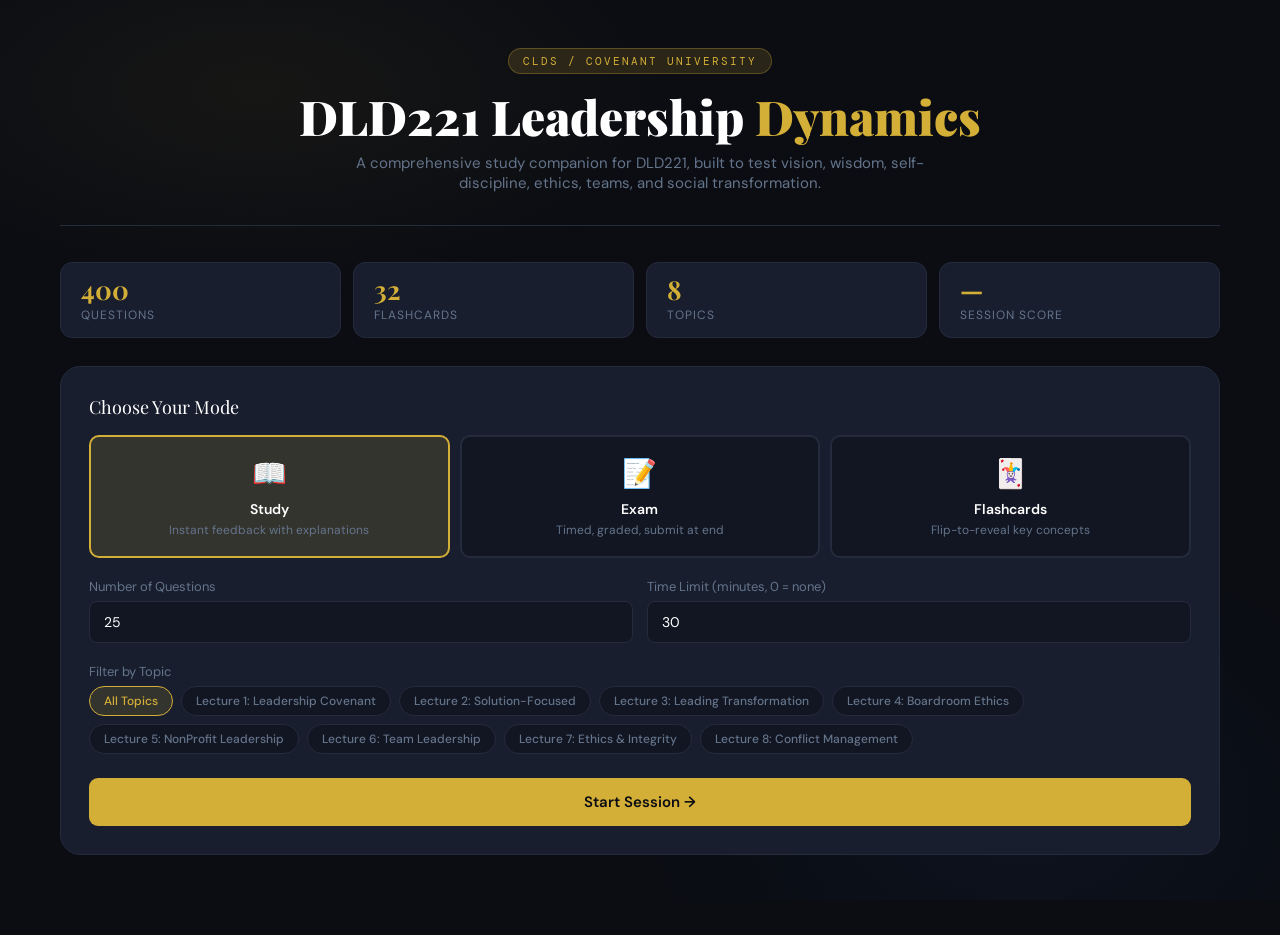
==== index.html @ f16dc861 "Fix: Resolve iPad landscape/portrait overflow and double question text rendering bug" ====
<!DOCTYPE html>
<html lang="en">
<head>
<meta charset="UTF-8" />
<meta name="viewport" content="width=device-width, initial-scale=1.0" />
<title>DLD221 Study Companion</title>
<link rel="manifest" href="./manifest.json" />
<link href="https://fonts.googleapis.com/css2?family=Playfair+Display:wght@700;900&family=DM+Sans:wght@300;400;500;600&family=DM+Mono:wght@400;500&display=swap" rel="stylesheet" />
<style>
  :root {
    --bg: #0b0d13;
    --surface: #121622;
    --card: #181e2e;
    --border: #242b3d;
    --gold: #d4af37;
    --gold-light: #f3e5ab;
    --gold-dim: rgba(212,175,55,0.15);
    --green: #10b981;
    --red: #ef4444;
    --blue: #3b82f6;
    --text: #e2e8f0;
    --muted: #64748b;
    --white: #ffffff;
    --radius: 12px;
    --radius-lg: 20px;
  }

  *, *::before, *::after { box-sizing: border-box; margin: 0; padding: 0; }

  body {
    font-family: 'DM Sans', sans-serif;
    background: var(--bg);
    color: var(--text);
    min-height: 100vh;
    overflow-x: hidden;
  }

  /* Glassmorphism background */
  body::before {
    content: '';
    position: fixed;
    inset: 0;
    background:
      radial-gradient(ellipse 60% 40% at 20% 10%, rgba(212,175,55,0.06) 0%, transparent 60%),
      radial-gradient(ellipse 50% 50% at 80% 90%, rgba(59,130,246,0.05) 0%, transparent 60%);
    pointer-events: none;
    z-index: 0;
  }

  .app { position: relative; z-index: 1; width: 100%; max-width: 1200px; margin: 0 auto; padding: 0 20px 60px; box-sizing: border-box; }

  /* ---- HEADER ---- */
  header {
    text-align: center;
    padding: 48px 0 32px;
    border-bottom: 1px solid var(--border);
    margin-bottom: 36px;
  }
  .badge {
    display: inline-block;
    background: var(--gold-dim);
    color: var(--gold);
    font-family: 'DM Mono', monospace;
    font-size: 11px;
    letter-spacing: 2px;
    padding: 5px 14px;
    border-radius: 99px;
    border: 1px solid rgba(212,175,55,0.3);
    margin-bottom: 16px;
    text-transform: uppercase;
  }
  header h1 {
    font-family: 'Playfair Display', serif;
    font-size: clamp(28px, 5vw, 48px);
    font-weight: 900;
    color: var(--white);
    line-height: 1.1;
    margin-bottom: 10px;
  }
  header h1 span { color: var(--gold); }
  header p { color: var(--muted); font-size: 15px; max-width: 600px; margin: 0 auto; }

  /* ---- STATS BAR ---- */
  .stats-bar {
    display: grid;
    grid-template-columns: repeat(2, 1fr);
    gap: 12px;
    margin-bottom: 28px;
    width: 100%;
  }
  @media (min-width: 600px) {
    .stats-bar {
      grid-template-columns: repeat(4, 1fr);
    }
  }
  .stat {
    background: var(--card);
    border: 1px solid var(--border);
    border-radius: var(--radius);
    padding: 14px 20px;
    backdrop-filter: blur(10px);
  }
  .stat-val {
    font-family: 'Playfair Display', serif;
    font-size: 26px;
    font-weight: 700;
    color: var(--gold);
    line-height: 1;
    margin-bottom: 4px;
  }
  .stat-label { font-size: 12px; color: var(--muted); text-transform: uppercase; letter-spacing: 1px; }

  /* ---- TABS ---- */
  .tab-bar {
    display: flex;
    gap: 6px;
    margin-bottom: 28px;
    background: var(--surface);
    border: 1px solid var(--border);
    border-radius: var(--radius);
    padding: 5px;
  }
  .tab-btn {
    flex: 1;
    padding: 10px 6px;
    border: none;
    background: transparent;
    color: var(--muted);
    font-family: 'DM Sans', sans-serif;
    font-size: 13px;
    font-weight: 500;
    border-radius: 8px;
    cursor: pointer;
    transition: all 0.2s;
  }
  .tab-btn.active {
    background: var(--gold);
    color: #0b0d13;
    font-weight: 700;
  }
  .tab-btn:hover:not(.active) { color: var(--text); background: var(--border); }

  /* ---- TOPIC FILTER ---- */
  .filter-row {
    display: flex;
    gap: 8px;
    flex-wrap: wrap;
    margin-bottom: 24px;
    align-items: center;
  }
  .filter-label { font-size: 13px; color: var(--muted); margin-right: 4px; }
  .chip {
    padding: 6px 14px;
    border-radius: 99px;
    border: 1px solid var(--border);
    background: var(--surface);
    color: var(--muted);
    font-size: 12px;
    font-weight: 500;
    cursor: pointer;
    transition: all 0.18s;
  }
  .chip.active { border-color: var(--gold); background: var(--gold-dim); color: var(--gold); }
  .chip:hover:not(.active) { border-color: var(--muted); color: var(--text); }

  /* ---- QUIZ PANEL ---- */
  #quiz-panel { display: block; }
  #flash-panel, #result-panel { display: none; }

  .matching-container {
    display: flex;
    flex-direction: column;
    gap: 16px;
    background: var(--surface);
    border: 1px solid var(--border);
    border-radius: 10px;
    padding: 18px;
  }
  .targets-list {
    display: grid;
    grid-template-columns: 1fr 1fr;
    gap: 10px;
    border-bottom: 1px solid var(--border);
    padding-bottom: 14px;
    margin-bottom: 4px;
  }
  .target-item {
    font-size: 13.5px;
    line-height: 1.45;
    color: var(--text);
  }
  .target-item strong {
    color: var(--gold);
    font-family: 'DM Mono', monospace;
  }
  .premises-list {
    display: flex;
    flex-direction: column;
    gap: 12px;
  }
  .matching-row {
    display: flex;
    justify-content: space-between;
    align-items: center;
    gap: 12px;
    font-size: 14px;
  }
  .premise-label {
    color: var(--white);
    font-weight: 500;
  }
  .match-select {
    padding: 6px 12px;
    border-radius: 6px;
    border: 1px solid var(--border);
    background: var(--card);
    color: var(--white);
    font-family: 'DM Sans', sans-serif;
    outline: none;
    cursor: pointer;
  }
  .match-select:focus {
    border-color: var(--gold);
  }

  .q-layout {
    display: grid;
    grid-template-columns: 1fr 280px;
    gap: 20px;
    align-items: start;
  }

  .q-header {
    display: flex;
    justify-content: space-between;
    align-items: center;
    margin-bottom: 18px;
    flex-wrap: wrap;
    gap: 10px;
  }
  .q-meta { font-family: 'DM Mono', monospace; font-size: 12px; color: var(--muted); }
  .q-type-badge {
    font-size: 10px;
    padding: 3px 10px;
    border-radius: 99px;
    border: 1px solid;
    text-transform: uppercase;
    letter-spacing: 1px;
  }
  .q-type-badge.mcq { border-color: var(--blue); color: var(--blue); }
  .q-type-badge.multi { border-color: var(--gold); color: var(--gold); }
  .q-type-badge.short { border-color: #a78bfa; color: #a78bfa; }
  .q-type-badge.fill { border-color: #34d399; color: #34d399; }

  .q-card {
    background: var(--card);
    border: 1px solid var(--border);
    border-radius: var(--radius-lg);
    padding: 28px;
    margin-bottom: 20px;
    position: relative;
    overflow: hidden;
    backdrop-filter: blur(10px);
  }
  .q-card::before {
    content: '';
    position: absolute;
    left: 0; top: 0; bottom: 0;
    width: 3px;
    background: var(--gold);
    border-radius: 3px 0 0 3px;
  }

  .q-text {
    font-size: clamp(15px, 2.5vw, 17px);
    line-height: 1.65;
    color: var(--white);
    margin-bottom: 22px;
    font-weight: 500;
  }

  .options-grid { display: flex; flex-direction: column; gap: 10px; }
  .opt {
    display: flex;
    align-items: flex-start;
    gap: 12px;
    padding: 13px 16px;
    border-radius: 10px;
    border: 1px solid var(--border);
    background: var(--surface);
    cursor: pointer;
    transition: all 0.18s;
    font-size: 14px;
    line-height: 1.55;
    color: var(--text);
    text-align: left;
  }
  .opt:hover:not([disabled]) { border-color: var(--gold); color: var(--white); }
  .opt.selected { border-color: var(--blue); background: rgba(59,130,246,0.12); color: var(--white); }
  .opt.correct { border-color: var(--green); background: rgba(16,185,129,0.12); color: var(--green); }
  .opt.wrong { border-color: var(--red); background: rgba(239,68,68,0.1); color: var(--red); }
  .opt[disabled] { cursor: default; }
  .opt-letter {
    flex-shrink: 0;
    width: 26px;
    height: 26px;
    border-radius: 50%;
    background: var(--border);
    display: flex;
    align-items: center;
    justify-content: center;
    font-family: 'DM Mono', monospace;
    font-size: 11px;
    font-weight: 600;
    color: var(--muted);
    transition: all 0.18s;
  }
  .opt.correct .opt-letter { background: var(--green); color: #0b0d13; }
  .opt.wrong .opt-letter { background: var(--red); color: #fff; }
  .opt.selected .opt-letter { background: var(--blue); color: #fff; }

  .short-input {
    width: 100%;
    padding: 13px 16px;
    border-radius: 10px;
    border: 1px solid var(--border);
    background: var(--surface);
    color: var(--white);
    font-family: 'DM Sans', sans-serif;
    font-size: 14px;
    resize: vertical;
    outline: none;
    transition: border-color 0.18s;
    min-height: 80px;
  }
  .short-input:focus { border-color: var(--gold); }

  .fill-input {
    width: 100%;
    padding: 13px 16px;
    border-radius: 10px;
    border: 1px solid var(--border);
    background: var(--surface);
    color: var(--white);
    font-family: 'DM Mono', monospace;
    font-size: 14px;
    outline: none;
    transition: border-color 0.18s;
  }
  .fill-input:focus { border-color: var(--gold); }

  .inline-select {
    display: inline-block;
    padding: 6px 14px;
    border-radius: 6px;
    border: 1px solid var(--border);
    background: var(--surface);
    color: var(--white);
    font-family: 'DM Sans', sans-serif;
    font-size: 14px;
    outline: none;
    margin: 0 4px;
    cursor: pointer;
  }
  .inline-select:focus {
    border-color: var(--gold);
  }
  .fill-text-line {
    font-size: clamp(14px, 2.5vw, 16px);
    line-height: 2;
    color: var(--text);
  }

  /* explanation */
  .explanation {
    margin-top: 16px;
    padding: 14px 16px;
    border-radius: 10px;
    background: rgba(212,175,55,0.08);
    border: 1px solid rgba(212,175,55,0.2);
    font-size: 13.5px;
    color: var(--muted);
    line-height: 1.6;
    display: none;
  }
  .explanation strong { color: var(--gold); }
  .explanation.show { display: block; }

  /* buttons */
  .btn-row { display: flex; gap: 10px; flex-wrap: wrap; }
  .btn {
    padding: 11px 22px;
    border-radius: 9px;
    border: none;
    font-family: 'DM Sans', sans-serif;
    font-size: 14px;
    font-weight: 600;
    cursor: pointer;
    transition: all 0.18s;
  }
  .btn-gold { background: var(--gold); color: #0b0d13; }
  .btn-gold:hover { background: var(--gold-light); }
  .btn-outline { background: transparent; border: 1px solid var(--border); color: var(--muted); }
  .btn-outline:hover { border-color: var(--muted); color: var(--text); }
  .btn-green { background: var(--green); color: #0b0d13; }
  .btn-green:hover { filter: brightness(1.1); }
  .btn:disabled { opacity: 0.4; cursor: default; }

  /* Progress */
  .progress-bar {
    height: 4px;
    background: var(--border);
    border-radius: 99px;
    margin-bottom: 20px;
    overflow: hidden;
  }
  .progress-fill {
    height: 100%;
    background: linear-gradient(90deg, var(--gold), var(--gold-light));
    border-radius: 99px;
    transition: width 0.4s ease;
  }

  /* Map Sidebar */
  .map-wrapper {
    background: var(--card);
    border: 1px solid var(--border);
    border-radius: var(--radius-lg);
    padding: 20px;
    max-height: 520px;
    overflow-y: auto;
    backdrop-filter: blur(10px);
  }
  .map-title { font-size: 13px; font-weight: 600; text-transform: uppercase; color: var(--muted); margin-bottom: 12px; letter-spacing: 1.5px; }
  .q-map {
    display: grid;
    grid-template-columns: repeat(5, 1fr);
    gap: 6px;
  }
  .q-dot {
    aspect-ratio: 1;
    border-radius: 7px;
    background: var(--surface);
    border: 1px solid var(--border);
    font-family: 'DM Mono', monospace;
    font-size: 11px;
    color: var(--muted);
    display: flex;
    align-items: center;
    justify-content: center;
    cursor: pointer;
    transition: all 0.15s;
  }
  .q-dot:hover { border-color: var(--gold); color: var(--gold); }
  .q-dot.current { border-color: var(--gold); background: var(--gold-dim); color: var(--gold); font-weight: 700; }
  .q-dot.answered-correct { background: rgba(16,185,129,0.2); border-color: var(--green); color: var(--green); }
  .q-dot.answered-wrong { background: rgba(239,68,68,0.15); border-color: var(--red); color: var(--red); }
  .q-dot.selected { background: rgba(59,130,246,0.15); border-color: var(--blue); color: var(--blue); }

  /* ---- FLASHCARD ---- */
  .flashcard-wrap {
    perspective: 1000px;
    cursor: pointer;
    margin-bottom: 20px;
  }
  .flashcard {
    width: 100%;
    min-height: 250px;
    position: relative;
    transform-style: preserve-3d;
    transition: transform 0.55s cubic-bezier(0.4,0,0.2,1);
    border-radius: var(--radius-lg);
  }
  .flashcard.flipped { transform: rotateY(180deg); }
  .card-face {
    position: absolute;
    inset: 0;
    backface-visibility: hidden;
    -webkit-backface-visibility: hidden;
    border-radius: var(--radius-lg);
    display: flex;
    flex-direction: column;
    align-items: center;
    justify-content: center;
    padding: 36px 32px;
    text-align: center;
  }
  .card-front {
    background: var(--card);
    border: 1px solid var(--border);
    border-top: 3px solid var(--gold);
  }
  .card-back {
    background: linear-gradient(135deg, #181e2e 0%, #1e2436 100%);
    border: 1px solid var(--gold);
    transform: rotateY(180deg);
  }
  .card-hint {
    font-size: 11px;
    font-family: 'DM Mono', monospace;
    color: var(--muted);
    text-transform: uppercase;
    letter-spacing: 2px;
    margin-bottom: 14px;
  }
  .card-term {
    font-family: 'Playfair Display', serif;
    font-size: clamp(18px, 3.5vw, 26px);
    color: var(--white);
    line-height: 1.3;
    font-weight: 700;
  }
  .card-def {
    font-size: 15px;
    color: var(--text);
    line-height: 1.65;
  }
  .card-topic {
    margin-top: 14px;
    font-size: 11px;
    font-family: 'DM Mono', monospace;
    color: var(--gold);
    text-transform: uppercase;
    letter-spacing: 1.5px;
  }

  /* ---- RESULTS ---- */
  #result-panel {
    text-align: center;
    padding: 40px 20px;
  }
  .result-circle {
    width: 140px;
    height: 140px;
    border-radius: 50%;
    margin: 0 auto 24px;
    display: flex;
    flex-direction: column;
    align-items: center;
    justify-content: center;
    border: 4px solid var(--gold);
    background: var(--gold-dim);
  }
  .result-score {
    font-family: 'Playfair Display', serif;
    font-size: 42px;
    font-weight: 900;
    color: var(--gold);
    line-height: 1;
  }
  .result-total { font-size: 13px; color: var(--muted); }
  .result-msg {
    font-family: 'Playfair Display', serif;
    font-size: 22px;
    color: var(--white);
    margin-bottom: 8px;
  }
  .result-sub { color: var(--muted); font-size: 14px; margin-bottom: 28px; }

  /* Landing / config */
  .config-card {
    background: var(--card);
    border: 1px solid var(--border);
    border-radius: var(--radius-lg);
    padding: 28px;
    margin-bottom: 20px;
    backdrop-filter: blur(10px);
  }
  .config-title {
    font-family: 'Playfair Display', serif;
    font-size: 18px;
    color: var(--white);
    margin-bottom: 16px;
  }
  .mode-grid {
    display: grid;
    grid-template-columns: repeat(auto-fit, minmax(140px, 1fr));
    gap: 10px;
    margin-bottom: 20px;
  }
  .mode-card {
    padding: 18px 14px;
    border-radius: 10px;
    border: 2px solid var(--border);
    background: var(--surface);
    cursor: pointer;
    transition: all 0.18s;
    text-align: center;
  }
  .mode-card:hover { border-color: var(--gold); }
  .mode-card.selected { border-color: var(--gold); background: var(--gold-dim); }
  .mode-icon { font-size: 28px; margin-bottom: 8px; }
  .mode-name { font-size: 14px; font-weight: 600; color: var(--white); margin-bottom: 4px; }
  .mode-desc { font-size: 12px; color: var(--muted); }

  .count-input {
    width: 100%;
    padding: 11px 14px;
    border-radius: 8px;
    border: 1px solid var(--border);
    background: var(--surface);
    color: var(--white);
    font-family: 'DM Sans', sans-serif;
    font-size: 14px;
    outline: none;
    transition: border-color 0.18s;
  }
  .count-input:focus { border-color: var(--gold); }
  label { font-size: 13px; color: var(--muted); display: block; margin-bottom: 6px; }

  .hidden { display: none !important; }

  /* Timer */
  .timer-display {
    font-family: 'DM Mono', monospace;
    font-size: 13px;
    color: var(--muted);
    padding: 6px 12px;
    border: 1px solid var(--border);
    border-radius: 8px;
  }
  .timer-display.urgent { color: var(--red); border-color: var(--red); }

  /* PWA Install Banner */
  .pwa-banner {
    display: flex;
    justify-content: space-between;
    align-items: center;
    background: var(--surface);
    border: 1px solid var(--gold-dim);
    padding: 12px 20px;
    border-radius: var(--radius);
    margin-bottom: 24px;
  }

  /* scrollbar */
  ::-webkit-scrollbar { width: 6px; }
  ::-webkit-scrollbar-track { background: var(--bg); }
  ::-webkit-scrollbar-thumb { background: var(--border); border-radius: 3px; }

  /* Responsive */
  @media (max-width: 1024px) {
    .q-layout { grid-template-columns: 1fr; }
    .map-wrapper { max-height: 250px; }
    .q-map { grid-template-columns: repeat(12, 1fr); }
  }
  @media (max-width: 600px) {
    .q-card { padding: 20px 16px; }
    header { padding: 32px 0 24px; }
    .q-map { grid-template-columns: repeat(8, 1fr); }
    .pwa-banner { flex-direction: column; gap: 10px; text-align: center; }
  }
</style>
</head>
<body>

<div class="app">

  <!-- HEADER -->
  <header>
    <div class="badge">CLDS / COVENANT UNIVERSITY</div>
    <h1>DLD221 Leadership <span>Dynamics</span></h1>
    <p>A comprehensive study companion for DLD221, built to test vision, wisdom, self-discipline, ethics, teams, and social transformation.</p>
  </header>

  <!-- PWA Banner -->
  <div id="pwa-banner" class="pwa-banner hidden">
    <div style="font-size: 14px; font-weight: 500;">Access offline by installing DLD221 Companion on your device</div>
    <button class="btn btn-gold" style="padding:6px 12px;font-size:12px;" onclick="triggerPwaInstall()">Install</button>
  </div>

  <!-- STATS BAR -->
  <div class="stats-bar">
    <div class="stat">
      <div class="stat-val" id="stat-total">400</div>
      <div class="stat-label">Questions</div>
    </div>
    <div class="stat">
      <div class="stat-val" id="stat-flash">32</div>
      <div class="stat-label">Flashcards</div>
    </div>
    <div class="stat">
      <div class="stat-val" id="stat-topics">8</div>
      <div class="stat-label">Topics</div>
    </div>
    <div class="stat">
      <div class="stat-val" id="stat-session">—</div>
      <div class="stat-label">Session Score</div>
    </div>
  </div>

  <!-- LANDING / CONFIG -->
  <div id="landing">
    <div class="config-card">
      <div class="config-title">Choose Your Mode</div>
      <div class="mode-grid">
        <div class="mode-card selected" data-mode="study" onclick="selectMode('study',this)">
          <div class="mode-icon">📖</div>
          <div class="mode-name">Study</div>
          <div class="mode-desc">Instant feedback with explanations</div>
        </div>
        <div class="mode-card" data-mode="exam" onclick="selectMode('exam',this)">
          <div class="mode-icon">📝</div>
          <div class="mode-name">Exam</div>
          <div class="mode-desc">Timed, graded, submit at end</div>
        </div>
        <div class="mode-card" data-mode="flash" onclick="selectMode('flash',this)">
          <div class="mode-icon">🃏</div>
          <div class="mode-name">Flashcards</div>
          <div class="mode-desc">Flip-to-reveal key concepts</div>
        </div>
      </div>

      <div style="display:flex;gap:14px;flex-wrap:wrap;margin-bottom:20px;">
        <div style="flex:1;min-width:140px;">
          <label for="q-count">Number of Questions</label>
          <input class="count-input" type="number" id="q-count" value="25" min="5" max="400" />
        </div>
        <div id="timer-field" style="flex:1;min-width:140px;">
          <label for="q-time">Time Limit (minutes, 0 = none)</label>
          <input class="count-input" type="number" id="q-time" value="30" min="0" max="120" />
        </div>
      </div>

      <div style="margin-bottom:20px;">
        <label>Filter by Topic</label>
        <div class="filter-row" id="topic-chips"></div>
      </div>

      <button class="btn btn-gold" onclick="startSession()" style="width:100%;font-size:15px;padding:14px;">Start Session →</button>
    </div>
  </div>

  <!-- QUIZ PANEL -->
  <div id="quiz-panel" class="hidden">
    <div class="q-header">
      <span class="q-meta" id="q-counter">Question 1 / 25</span>
      <div style="display:flex;gap:8px;align-items:center;">
        <span id="timer-display" class="timer-display hidden"></span>
        <button class="btn btn-outline" onclick="endSession()" style="padding:7px 14px;font-size:12px;">✕ End</button>
      </div>
    </div>

    <div class="progress-bar"><div class="progress-fill" id="prog-fill" style="width:0%"></div></div>
    
    <div class="q-layout">
      <!-- Main Card -->
      <div>
        <div class="q-card" id="q-card">
          <div class="q-header" style="margin-bottom:12px;">
            <span class="q-meta" id="q-topic-label"></span>
            <span class="q-type-badge" id="q-type-badge"></span>
          </div>
          <div class="q-text" id="q-text"></div>
          <div id="q-options"></div>
          <div class="explanation" id="q-explanation"></div>
        </div>

        <div class="btn-row" id="quiz-btns">
          <button class="btn btn-gold" id="btn-check" onclick="checkAnswer()" disabled>Check Answer</button>
          <button class="btn btn-outline" id="btn-next" onclick="nextQuestion()" disabled>Next →</button>
        </div>
      </div>

      <!-- Navigation Sidebar -->
      <div class="map-wrapper">
        <div class="map-title">Question Map</div>
        <div class="q-map" id="q-map"></div>
      </div>
    </div>
  </div>

  <!-- FLASHCARD PANEL -->
  <div id="flash-panel" class="hidden">
    <div class="q-header">
      <span class="q-meta" id="flash-counter">Card 1 / 32</span>
      <button class="btn btn-outline" onclick="endSession()" style="padding:7px 14px;font-size:12px;">✕ End</button>
    </div>
    <div class="progress-bar"><div class="progress-fill" id="flash-prog" style="width:0%"></div></div>

    <div class="flashcard-wrap" onclick="flipCard()">
      <div class="flashcard" id="flashcard">
        <div class="card-face card-front">
          <div class="card-hint">Click to reveal →</div>
          <div class="card-term" id="flash-term"></div>
          <div class="card-topic" id="flash-topic-front"></div>
        </div>
        <div class="card-face card-back">
          <div class="card-hint">Definition</div>
          <div class="card-def" id="flash-def"></div>
          <div class="card-topic" id="flash-topic-back"></div>
        </div>
      </div>
    </div>

    <div class="btn-row" style="justify-content:center;">
      <button class="btn btn-outline" onclick="flashNav(-1)">← Prev</button>
      <button class="btn btn-gold" onclick="flashNav(1)">Next →</button>
    </div>
  </div>

  <!-- RESULTS PANEL -->
  <div id="result-panel" class="hidden">
    <div class="result-circle">
      <div class="result-score" id="res-score">0</div>
      <div class="result-total" id="res-total">/ 25</div>
    </div>
    <div class="result-msg" id="res-msg">Well done!</div>
    <div class="result-sub" id="res-sub"></div>
    <div class="btn-row" style="justify-content:center;">
      <button class="btn btn-gold" onclick="backToLanding()">← New Session</button>
    </div>
  </div>

</div>

<script>
// ============================================================
//  DATA BANK
// ============================================================

const TOPICS = [
  { id: 'all',   label: 'All Topics' },
  { id: 'l1',    label: 'Lecture 1: Leadership Covenant' },
  { id: 'l2',    label: 'Lecture 2: Solution-Focused' },
  { id: 'l3',    label: 'Lecture 3: Leading Transformation' },
  { id: 'l4',    label: 'Lecture 4: Boardroom Ethics' },
  { id: 'l5',    label: 'Lecture 5: NonProfit Leadership' },
  { id: 'l6',    label: 'Lecture 6: Team Leadership' },
  { id: 'l7',    label: 'Lecture 7: Ethics & Integrity' },
  { id: 'l8',    label: 'Lecture 8: Conflict Management' }
];

const QUESTIONS = [
  {
    "topic": "l1",
    "type": "fill",
    "text": "The five terms that govern leadership emergence in DLD221 are [gap1], Wisdom, [gap2], Diligence, and Sacrifice.",
    "gaps": [
      {
        "id": "gap1",
        "options": [
          "Vision",
          "Influence",
          "Emergence",
          "Command"
        ],
        "correct": "Vision"
      },
      {
        "id": "gap2",
        "options": [
          "Self-Discipline",
          "Prestige",
          "Title",
          "Authority"
        ],
        "correct": "Self-Discipline"
      }
    ],
    "explanation": "The 5 Terms are: Vision, Wisdom, Self-Discipline, Diligence, and Sacrifice in sequence."
  },
  {
    "topic": "l2",
    "type": "fill",
    "text": "In the SIMPLE framework of Solution-Focused Leadership, S stands for [gap1] and I stands for [gap2].",
    "gaps": [
      {
        "id": "gap1",
        "options": [
          "Solutions, Not problems",
          "Strategy",
          "Systems",
          "Self-governance"
        ],
        "correct": "Solutions, Not problems"
      },
      {
        "id": "gap2",
        "options": [
          "In-between: Progress already happening",
          "Interpersonal safety",
          "Influence",
          "Individual focus"
        ],
        "correct": "In-between: Progress already happening"
      }
    ],
    "explanation": "SIMPLE stands for: Solutions, In-between, Make use, Possibilities, Language, Every case different."
  },
  {
    "topic": "l3",
    "type": "fill",
    "text": "Satya Nadella shifted Microsoft's culture from a [gap1] mindset to a [gap2] mindset.",
    "gaps": [
      {
        "id": "gap1",
        "options": [
          "know-it-all",
          "do-it-all",
          "sell-it-all",
          "ignore-it-all"
        ],
        "correct": "know-it-all"
      },
      {
        "id": "gap2",
        "options": [
          "learn-it-all",
          "own-it-all",
          "succeed-at-all",
          "command-all"
        ],
        "correct": "learn-it-all"
      }
    ],
    "explanation": "Nadella changed the toxic 'know-it-all' culture into a growth-oriented 'learn-it-all' culture."
  },
  {
    "topic": "l4",
    "type": "fill",
    "text": "Ethics represents the [gap1] of leadership (which is invisible), while Governance represents the [gap2] (which is visible).",
    "gaps": [
      {
        "id": "gap1",
        "options": [
          "spirit",
          "rules",
          "statutes",
          "metrics"
        ],
        "correct": "spirit"
      },
      {
        "id": "gap2",
        "options": [
          "skeleton",
          "muscles",
          "structure",
          "boardroom"
        ],
        "correct": "skeleton"
      }
    ],
    "explanation": "Ethics is the invisible spirit formed in private; governance is the visible skeleton written in policy."
  },
  {
    "topic": "l8",
    "type": "fill",
    "text": "In the Orange Story, Sister A wanted the [gap1] for baking, while Sister B wanted the [gap2] for drinking.",
    "gaps": [
      {
        "id": "gap1",
        "options": [
          "peel",
          "juice",
          "whole fruit",
          "seeds"
        ],
        "correct": "peel"
      },
      {
        "id": "gap2",
        "options": [
          "juice",
          "peel",
          "whole fruit",
          "pulp"
        ],
        "correct": "juice"
      }
    ],
    "explanation": "Sister A wanted the peel (zest) and Sister B wanted the juice, showing positions hide underlying interests."
  },
  {
    "topic": "l1",
    "type": "matching",
    "text": "Match each of the five Covenant Terms to its correct DLD221 definition:",
    "pairs": {
      "Vision": "A discovery of God's plan and purpose; answers 'What must I do?'",
      "Wisdom": "Acquired sense and the specific know-how to execute your calling",
      "Self-Discipline": "Doing what is demanded, not what is convenient or pleasurable",
      "Diligence": "Practical and sustained commitment to work; laboring with focus",
      "Sacrifice": "Paying the abnormal price and going beyond one's best"
    },
    "explanation": "These are the 5 terms from the Covenant Model of Leadership (Ecc 10:5-18)."
  },
  {
    "topic": "l2",
    "type": "matching",
    "text": "Match the Solution-Focused tool/framework to its core function:",
    "pairs": {
      "Miracle Question": "Unlocks the preferred future and shifts from problem ownership to authorship",
      "Scaling Questions": "Creates safe traction and progress vocabulary without full diagnosis",
      "Exception-Finding": "Surfaces existing solutions by looking for when the problem didn't happen",
      "SIMPLE Framework": "Solutions, In-between, Make use, Possibilities, Language, Every case different"
    },
    "explanation": "These tools bypass deep problem diagnostics to build rapid, collaborative solutions."
  },
  {
    "topic": "l3",
    "type": "matching",
    "text": "Match the change management model component to its description:",
    "pairs": {
      "Awareness (ADKAR)": "Understanding the need for change (macro/micro)",
      "Desire (ADKAR)": "Personal decision to support and participate in the change",
      "Burning Platform": "A metaphor showing that staying in the present is unsustainable",
      "Guiding Coalition (Kotter)": "A group of influential leaders with power, expertise, and credibility"
    },
    "explanation": "These concepts represent change management frameworks at the macro (Kotter) and micro (ADKAR) levels."
  },
  {
    "topic": "l4",
    "type": "matching",
    "text": "Match the Director's Duty to its correct legal description:",
    "pairs": {
      "Duty of Care": "Diligence of a prudent person: read papers, attend meetings, ask questions",
      "Duty of Loyalty": "Placing the organization above self; declaring conflict of interest",
      "Duty of Obedience": "Acting within the boundaries of the law and the constitution",
      "Duty of Independent Judgement": "Having the courage to dissent and challenge before voting"
    },
    "explanation": "These are among the 7 non-negotiable duties of a director in corporate governance."
  },
  {
    "topic": "l6",
    "type": "matching",
    "text": "Match the Team Leadership Pillar to its core explanation:",
    "pairs": {
      "Psychological Safety": "Belief that the team is safe for interpersonal risk-taking",
      "Orpheus Principle": "Rotational leadership based on competence, not formal hierarchy",
      "Role Clarity": "Ensures every member understands their specific task and boundary",
      "Shared Vision": "Why the team exists, documented in a team charter"
    },
    "explanation": "These represent pillars of high-performing teams, drawing from Tuckman, Google, and Orpheus."
  },
  {
    "topic": "l7",
    "type": "matching",
    "text": "Match the Moral Reasoning Framework to its core ethical test:",
    "pairs": {
      "Utilitarianism": "Choose the action that creates the greatest good for the greatest number",
      "Deontology": "Follow rules and duties; act according to categorical imperatives",
      "Virtue Ethics": "Focus on the character, integrity, and virtues of the leader",
      "Care Ethics": "Focus on relationships, empathy, and protecting the vulnerable"
    },
    "explanation": "These represent the 4 main moral reasoning frameworks used to make complex ethical decisions."
  },
  {
    "topic": "l8",
    "type": "matching",
    "text": "Match the Source of Conflict to its correct definition/example:",
    "pairs": {
      "Data Conflict": "Arises from different information or interpretation of facts",
      "Structural Conflict": "Arises from roles, authority, resources, or reporting lines",
      "Interest Conflict": "Arises from competing substantive, procedural, or psychological needs",
      "Values Conflict": "Arises from fundamental differences in belief, ethics, or mission"
    },
    "explanation": "Dr. Susan S. Raines defines these 5 sources of conflict in leadership."
  },
  {
    "topic": "l1",
    "type": "mcq",
    "text": "According to Lecture 1, how many Sundays out of approximately 2,000 Sundays did Dr. David Oyedepo state he was off the church platform?",
    "options": [
      "Over 50 times",
      "Exactly 10 times",
      "Fewer than 20 times",
      "Never once"
    ],
    "correct": 2,
    "explanation": "Dr. Oyedepo said: 'I cannot remember being off the church platform 20 times on Sundays in about 2,000 Sundays \u2014 99.8% of the time at my duty post.' This is under the Self-Discipline section (Page 23)."
  },
  {
    "topic": "l1",
    "type": "mcq",
    "text": "Which historical figure from Lecture 1 spent his lunch money on books as a printing apprentice instead of buying food?",
    "options": [
      "Michael Faraday",
      "Benjamin Franklin",
      "Abraham Lincoln",
      "R.G. LeTourneau"
    ],
    "correct": 1,
    "explanation": "Benjamin Franklin spent his lunch money on books as a printing apprentice, sacrificing food for knowledge daily. (Page 17)."
  },
  {
    "topic": "l1",
    "type": "mcq",
    "text": "What does Michael Faraday's biographer specifically attribute his fertile scientific mind to in Lecture 1?",
    "options": [
      "His formal university training",
      "His mentorship under Humphry Davy",
      "His spiritual involvement",
      "His wealthy family background"
    ],
    "correct": 2,
    "explanation": "Faraday's biographer noted that 'his spiritual involvement was responsible for his fertile mind.' He was a bookbinder apprentice with virtually no formal education. (Page 16)."
  },
  {
    "topic": "l1",
    "type": "mcq",
    "text": "According to Lecture 1, what is the 'seed of your vision' that you should sit with and not rush?",
    "options": [
      "Your personal career goals",
      "A sentence describing a problem in your community or industry you feel deeply about",
      "A prophecy given by a mentor",
      "Your natural talents and gifts"
    ],
    "correct": 1,
    "explanation": "The Lecture 1 reflection says: 'Write down one sentence that describes a problem in your community, industry, or field that you feel deeply about. This sentence is the seed of your vision.' (Page 13)."
  },
  {
    "topic": "l1",
    "type": "mcq",
    "text": "Which scriptural text serves as the foundation for the five Covenant Terms in Lecture 1?",
    "options": [
      "Genesis 8:22",
      "Proverbs 29:18",
      "Ecclesiastes 10:5-18",
      "Colossians 4:6"
    ],
    "correct": 2,
    "explanation": "Lecture 1 notes that Ecclesiastes 10:5-18 'provides 5 non-negotiable terms that govern leadership emergence and sustained impact.' (Page 8)."
  },
  {
    "topic": "l1",
    "type": "mcq",
    "text": "According to the guest speaker Pst Chibuike Nwafor in Lecture 1, what is the defined difference between a prince and a peasant?",
    "options": [
      "A prince has wealth, a peasant has none",
      "A lack of vision will make a peasant out of a king and a slave out of a prince",
      "Princes are born, peasants are made",
      "Princes occupy seats, peasants accomplish feats"
    ],
    "correct": 1,
    "explanation": "Dr. Oyedepo is quoted: 'A lack of vision will make a slave out of any prince. A lack of vision will make a peasant out of a king.' (Page 11)."
  },
  {
    "topic": "l1",
    "type": "multi",
    "text": "Select ALL of the five biblical terms that govern leadership emergence according to Lecture 1:",
    "options": [
      "Vision",
      "Wisdom",
      "Self-Discipline",
      "Diligence",
      "Sacrifice",
      "Influence"
    ],
    "correct": [
      0,
      1,
      2,
      3,
      4
    ],
    "explanation": "The five terms in the Covenant Model of Leadership are Vision, Wisdom, Self-Discipline, Diligence, and Sacrifice. Influence is not one of the five terms."
  },
  {
    "topic": "l1",
    "type": "fill",
    "text": "In the daily uniform principle under Self-Discipline, Albert Einstein wore the same grey suit every day, Steve Jobs wore a black turtleneck and blue jeans, and Barack Obama wore only blue or grey suits to eliminate decision [gap1].",
    "explanation": "The daily uniform principle aims to eliminate decision fatigue and preserve mental energy for consequential choices. (Page 21).",
    "gaps": [
      {
        "id": "gap1",
        "options": [
          "Vision",
          "fatigue",
          "Ethics",
          "Influence"
        ],
        "correct": "fatigue"
      }
    ]
  },
  {
    "topic": "l2",
    "type": "mcq",
    "text": "In Solution-Focused Leadership, what did Steve de Shazer mean by shifting from 'Problem Talk' to 'Solution Talk'?",
    "options": [
      "Pretending problems don't exist",
      "Language shapes what becomes possible, so focus should be on exceptions and the preferred future",
      "Ignoring the team's complaints",
      "Telling people to be positive at all times"
    ],
    "correct": 1,
    "explanation": "Steve de Shazer and Insoo Kim Berg found that 'Language shapes what becomes possible' and shifting from 'Problem Talk' to 'Solution Talk' helps teams move past difficulties. (Page 6)."
  },
  {
    "topic": "l2",
    "type": "mcq",
    "text": "According to the SIMPLE framework of Jackson & McKergow, what does the letter 'I' stand for?",
    "options": [
      "Ignore the problem",
      "In-between: Progress already happening",
      "Individual focus",
      "Intelligent design"
    ],
    "correct": 1,
    "explanation": "In the SIMPLE framework, 'I' stands for 'In-between: Progress already happening', focusing on finding where the solution is already partially occurring. (Page 7)."
  },
  {
    "topic": "l2",
    "type": "mcq",
    "text": "Jerry Sternin's work in Vietnam, which successfully reduced childhood malnutrition by 65% in 6 months, is cited as a prime example of which tool?",
    "options": [
      "The Miracle Question",
      "Scaling Questions",
      "Exception-Finding (Bright Spots)",
      "Strengths Amplification"
    ],
    "correct": 2,
    "explanation": "Jerry Sternin found 'bright spots' (exceptions) - families whose children were well-nourished despite the same resources, and replicated their practices. (Page 10, 18)."
  },
  {
    "topic": "l2",
    "type": "mcq",
    "text": "When using a Scaling Question, what is the most powerful follow-up question to identify the next manageable step?",
    "options": [
      "'Why is it not a 10?'",
      "'What would a 10 look like?'",
      "'What would one step up look like (e.g. from 4 to 5)?'",
      "'Why is it so low?'"
    ],
    "correct": 2,
    "explanation": "In Scaling Questions, asking 'What would a 5 look like?' (when currently at a 4) generates a specific, achievable next step and builds momentum. (Page 16)."
  },
  {
    "topic": "l2",
    "type": "multi",
    "text": "Select ALL of the three parts of the Change Framework that a Solution-Focused leader must address (adapted from Switch):",
    "options": [
      "The Rider (Rational mind)",
      "The Elephant (Emotional mind)",
      "The Path (Environment)",
      "The Conductor (Authority figure)"
    ],
    "correct": [
      0,
      1,
      2
    ],
    "explanation": "The framework targets: The Rider (direction), The Elephant (motivation/feeling), and The Path (environment). The Conductor is not part of this framework."
  },
  {
    "topic": "l2",
    "type": "fill",
    "text": "The tool used to bypass problem ownership and unlock the preferred future by asking 'Suppose tonight, while you sleep, a miracle happens and the problem is solved. When you wake up, what would be different?' is called the [gap1] Question.",
    "explanation": "The Miracle Question, developed by Steve de Shazer and Insoo Kim Berg, shifts people from problem ownership to preferred-future authorship. (Page 14).",
    "gaps": [
      {
        "id": "gap1",
        "options": [
          "Ethics",
          "Management",
          "Influence",
          "Miracle"
        ],
        "correct": "Miracle"
      }
    ]
  },
  {
    "topic": "l3",
    "type": "mcq",
    "text": "What is the primary conceptual difference between 'Change' and 'Transformation' as taught in Lecture 3?",
    "options": [
      "Change takes longer than transformation",
      "Change adjusts existing processes, whereas transformation shifts the paradigm itself and redefines the model",
      "Change is bottom-up, transformation is top-down",
      "Change has no cost, transformation is free"
    ],
    "correct": 1,
    "explanation": "Transformation alters how an organisation thinks, what it values, and how it fundamentally operates. It shifts the paradigm itself. (Page 5)."
  },
  {
    "topic": "l3",
    "type": "mcq",
    "text": "The Piper Alpha disaster (1988) is used in Lecture 3 to illustrate which critical organisational concept?",
    "options": [
      "The value of safety regulations",
      "The 'Burning Platform' \u2014 why staying is sometimes more dangerous than jumping",
      "The importance of rapid communication",
      "Why coalitions fail under pressure"
    ],
    "correct": 1,
    "explanation": "The Piper Alpha oil platform fire forced survivors to jump into freezing waters, illustrating that transformation begins when people believe the present is unsustainable. (Page 7-8)."
  },
  {
    "topic": "l3",
    "type": "mcq",
    "text": "Which of the following is NOT one of John Kotter's Six Tests of a Strong Vision?",
    "options": [
      "Imaginable",
      "Desirable",
      "Feasible",
      "Profitable"
    ],
    "correct": 3,
    "explanation": "Kotter's tests are: Imaginable, Desirable, Feasible, Focused, Flexible, and Communicable. 'Profitable' is not one of the tests. (Page 10)."
  },
  {
    "topic": "l3",
    "type": "mcq",
    "text": "In Satya Nadella's restructuring of Microsoft, what cultural shift did he model to move away from toxic 'stack ranking'?",
    "options": [
      "From 'know-it-all' to 'learn-it-all'",
      "From 'learn-it-all' to 'do-it-all'",
      "From 'do-it-all' to 'sell-it-all'",
      "From 'restructure' to 'retrench'"
    ],
    "correct": 0,
    "explanation": "Satya Nadella redefined the Microsoft philosophy from a 'know-it-all' culture to a 'learn-it-all' culture, growing the market cap from ~$300B to over $2T. (Page 12)."
  },
  {
    "topic": "l3",
    "type": "multi",
    "text": "Select ALL of the steps in Kotter's 8-Step Model that belong to the first phase (Steps 1 to 4):",
    "options": [
      "Create urgency",
      "Build a guiding coalition",
      "Form a strategic vision",
      "Enlist a volunteer army",
      "Remove barriers"
    ],
    "correct": [
      0,
      1,
      2,
      3
    ],
    "explanation": "Steps 1 to 4 are: Create urgency, Build a guiding coalition, Form a strategic vision, and Enlist a volunteer army. 'Remove barriers' is Step 5. (Page 15-16)."
  },
  {
    "topic": "l3",
    "type": "fill",
    "text": "While Kotter's 8-Step Model operates at the macro organisational level, Prosci's [gap1] model focuses on the individual level of change.",
    "explanation": "ADKAR (Awareness, Desire, Knowledge, Ability, Reinforcement) is the individual change model, complementary to Kotter's macro model. (Page 14).",
    "gaps": [
      {
        "id": "gap1",
        "options": [
          "Strategy",
          "ADKAR",
          "Management",
          "Vision"
        ],
        "correct": "ADKAR"
      }
    ]
  },
  {
    "topic": "l4",
    "type": "mcq",
    "text": "Consider the 'Tale of Two Questions' in Lecture 4. What is the fundamental difference between Chairman A and Chairman B's decision compass?",
    "options": [
      "Chairman A asks 'Is it profitable?', Chairman B asks 'Is it legal?'",
      "Chairman A asks 'Is it legal?' (compliance), while Chairman B asks 'Is it right?' (conscience)",
      "Chairman A asks 'Who is watching?', Chairman B asks 'Who is paying?'",
      "Chairman A consults the shareholders, Chairman B consults the regulators"
    ],
    "correct": 1,
    "explanation": "The distance between legal and right is where character lives. Chairman B asks 'Is it right?' and saves the organization. (Page 3)."
  },
  {
    "topic": "l4",
    "type": "mcq",
    "text": "Which historical corporate scandal from 2001 is cited in Lecture 4 as a major trigger for the birth of modern corporate governance?",
    "options": [
      "The South Sea Bubble",
      "The Wall Street Crash",
      "Enron & WorldCom",
      "The Global Financial Crisis"
    ],
    "correct": 2,
    "explanation": "Enron & WorldCom collapsed in 2001, highlighting what happens when boards fall asleep, and leading to reforms like Sarbanes-Oxley. (Page 8-9)."
  },
  {
    "topic": "l4",
    "type": "mcq",
    "text": "Under the Seven Duties of a Director, which duty is violated if a director signs off on a financial statement that he has not read?",
    "options": [
      "Duty of Care",
      "Duty of Loyalty",
      "Duty of Obedience",
      "Duty of Confidentiality"
    ],
    "correct": 0,
    "explanation": "Duty of Care requires the diligence of a prudent person: read papers, attend meetings, ask questions. 'A Director who signs what he has NOT READ has already failed.' (Page 15)."
  },
  {
    "topic": "l4",
    "type": "mcq",
    "text": "What is the primary focus of the 'Duty of Independent Judgement' for a board director?",
    "options": [
      "The discipline to prepare before meetings",
      "The courage to dissent and challenge before concurring",
      "Disclosing personal financial interests",
      "Actively seeking shareholder feedback"
    ],
    "correct": 1,
    "explanation": "Duty of Independent Judgement means having the courage to dissent. 'If everyone in the room agrees, someone is not thinking.' (Page 18)."
  },
  {
    "topic": "l4",
    "type": "multi",
    "text": "Select ALL of the 4 Pillars of Ethical Leadership in corporate governance:",
    "options": [
      "Integrity",
      "Accountability",
      "Transparency",
      "Fairness",
      "Obedience",
      "Care"
    ],
    "correct": [
      0,
      1,
      2,
      3
    ],
    "explanation": "The four pillars are Integrity, Accountability, Transparency, and Fairness. Obedience and Care are duties, not pillars. (Page 9)."
  },
  {
    "topic": "l4",
    "type": "fill",
    "text": "In the comparison between Ethics and Governance, Ethics is described as the 'spirit' and is invisible, while Governance is described as the '[gap1]' and is visible.",
    "explanation": "Ethics is the spirit (invisible, formed in private); Governance is the skeleton (visible, written in policy). (Page 7).",
    "gaps": [
      {
        "id": "gap1",
        "options": [
          "Ethics",
          "skeleton",
          "Vision",
          "Governance"
        ],
        "correct": "skeleton"
      }
    ]
  },
  {
    "topic": "l5",
    "type": "mcq",
    "text": "Under Nigeria's CAMA 2020, what are the two primary legal structures for non-profit organizations?",
    "options": [
      "Sole Proprietorship & Partnership",
      "Private Limited Company & Public Limited Company",
      "Incorporated Trustees & Company Limited by Guarantee",
      "Cooperative Society & Trust Fund"
    ],
    "correct": 2,
    "explanation": "CAMA 2020 provides Incorporated Trustees and Company Limited by Guarantee as the legal structures for non-profits. (Page 4)."
  },
  {
    "topic": "l5",
    "type": "mcq",
    "text": "Why does Peter F. Drucker state that 'Non-profits are the most demanding organizations to lead'?",
    "options": [
      "They pay lower salaries",
      "They have no single bottom line and must satisfy multiple competing stakeholder groups without market discipline",
      "They are subject to more government regulations than corporate entities",
      "Their employees are less skilled"
    ],
    "correct": 1,
    "explanation": "Non-profits must satisfy donors, beneficiaries, staff, and the public, and lack a single bottom line. (Page 7)."
  },
  {
    "topic": "l6",
    "type": "mcq",
    "text": "What did Google's Project Aristotle discover was the #1 predictor of team effectiveness?",
    "options": [
      "Cognitive intelligence (IQ) of members",
      "Seniority and experience of the leader",
      "Psychological Safety",
      "Compensation and rewards structure"
    ],
    "correct": 2,
    "explanation": "Project Aristotle (180 teams, 2 years) found that Psychological Safety was the single most important predictor of team effectiveness. (Page 6)."
  },
  {
    "topic": "l6",
    "type": "mcq",
    "text": "What is the core idea of the 'Orpheus Principle' in team leadership?",
    "options": [
      "Teams must have a strong, commanding conductor at all times",
      "Leadership follows competence, not hierarchy; roles rotate to whoever is most prepared",
      "Strict adherence to rules and policies",
      "Individual needs must always override team goals"
    ],
    "correct": 1,
    "explanation": "The Orpheus Chamber Orchestra has no permanent conductor; leadership rotates, proving that the best team leaders sometimes follow. (Page 7)."
  },
  {
    "topic": "l7",
    "type": "mcq",
    "text": "According to Joanne Ciulla, what does 'good' leadership mean?",
    "options": [
      "Being effective at achieving goals at all costs",
      "Being technically competent and morally sound",
      "Having the title and authority to lead",
      "Being popular among followers"
    ],
    "correct": 1,
    "explanation": "Joanne Ciulla states that 'good' means both technically competent and morally sound. Effectiveness without ethics is manipulation at scale. (Page 8)."
  },
  {
    "topic": "l7",
    "type": "mcq",
    "text": "In Module 1 of Lecture 7, what is the defined difference between the 'Extraction Mindset' and the 'Contribution Mindset'?",
    "options": [
      "Extraction is for mining companies, contribution is for charities",
      "Extraction asks 'What can I get?' (corruption-prone), while Contribution asks 'What can I give?' (corruption-resistant)",
      "Extraction focuses on compliance, Contribution focuses on conscience",
      "Extraction is short-term, Contribution is long-term"
    ],
    "correct": 1,
    "explanation": "The Extraction mindset views position as a prize, whereas the Contribution mindset views it as a responsibility. (Page 7)."
  },
  {
    "topic": "l8",
    "type": "mcq",
    "text": "In the landmark negotiation book 'Getting to Yes', how is negotiation defined?",
    "options": [
      "A process of defeating your opponent",
      "A basic means of getting what you want from others",
      "An agreement signed in boardroom silence",
      "A technique to compromise on core values"
    ],
    "correct": 1,
    "explanation": "Fisher, Ury, and Patton define negotiation simply as 'a basic means of getting what you want from others.' (Page 8)."
  },
  {
    "topic": "l8",
    "type": "mcq",
    "text": "In the famous 'Orange Story' of two sisters, what did cutting the orange in half represent?",
    "options": [
      "A wise interest-based solution",
      "A compromise based on positional bargaining that missed that one sister wanted the peel and the other wanted the juice",
      "A total win-win outcome",
      "A failure of parental authority"
    ],
    "correct": 1,
    "explanation": "Positional bargaining focuses on demands (both wanted the orange) and missed their underlying interests (peel vs. juice). (Page 6)."
  },
  {
    "topic": "l1",
    "type": "mcq",
    "text": "According to Lecture 1, who is attributed with the following quote: \"Can anyone inherit the world heavyweight championship?\"?",
    "options": [
      "Dr. Oyedepo It must be earned",
      "Dr. David Oyedepo",
      "Peter F. Drucker",
      "John Kotter"
    ],
    "correct": 0,
    "explanation": "This quote is attributed to Dr. Oyedepo It must be earned in Lecture 1."
  },
  {
    "topic": "l1",
    "type": "mcq",
    "text": "According to Lecture 1, who is attributed with the following quote: \"It is paying the abnormal price that makes a world-changer.\"?",
    "options": [
      "Dr. Oyedepo aldc",
      "Dr. David Oyedepo",
      "Peter F. Drucker",
      "John Kotter"
    ],
    "correct": 0,
    "explanation": "This quote is attributed to Dr. Oyedepo aldc in Lecture 1."
  },
  {
    "topic": "l1",
    "type": "mcq",
    "text": "According to Lecture 1, who is attributed with the following quote: \"l have been on my duty post 99.8% of the time.\"?",
    "options": [
      "Dr. David O. Oyedepo That consistency",
      "Dr. David Oyedepo",
      "Peter F. Drucker",
      "John Kotter"
    ],
    "correct": 0,
    "explanation": "This quote is attributed to Dr. David O. Oyedepo That consistency in Lecture 1."
  },
  {
    "topic": "l1",
    "type": "mcq",
    "text": "According to Lecture 1, who is attributed with the following quote: \"Global impact in any field is at a global cost to the beneficiary.\"?",
    "options": [
      "Dr. David Oyedepo",
      "Peter F. Drucker",
      "John Kotter",
      "Steve de Shazer"
    ],
    "correct": 0,
    "explanation": "This quote is attributed to Dr. David Oyedepo in Lecture 1."
  },
  {
    "topic": "l1",
    "type": "mcq",
    "text": "According to Lecture 1, who is attributed with the following quote: \"Decision-making is what makes a leader... Change only begins with a desire for change and making decisions to effect it. One million decisions will not be worth one strategic step of action towards delivery.\"?",
    "options": [
      "Dr. Oyedepo O Decision",
      "Dr. David Oyedepo",
      "Peter F. Drucker",
      "John Kotter"
    ],
    "correct": 0,
    "explanation": "This quote is attributed to Dr. Oyedepo O Decision in Lecture 1."
  },
  {
    "topic": "l2",
    "type": "mcq",
    "text": "According to Lecture 2, who is attributed with the following quote: \"There is no star without a scar, and the scar of every star is sacrifice. Doing one's best is diligence; going beyond one's best is sacrifice.\"?",
    "options": [
      "Dr David Oyedepo The preferred future the miracle question surfaces will not arrive without genuine commitment o Solution",
      "Dr. David Oyedepo",
      "Peter F. Drucker",
      "John Kotter"
    ],
    "correct": 0,
    "explanation": "This quote is attributed to Dr David Oyedepo The preferred future the miracle question surfaces will not arrive without genuine commitment o Solution in Lecture 2."
  },
  {
    "topic": "l3",
    "type": "mcq",
    "text": "According to Lecture 3, who is attributed with the following quote: \"It is attitudes that define altitudes in life.\"?",
    "options": [
      "Dr. David Oyedepo\nAttitude The Leadership Question\nAttitude to God Is your purpose anchored beyond yourself",
      "Dr. David Oyedepo",
      "Peter F. Drucker",
      "John Kotter"
    ],
    "correct": 0,
    "explanation": "This quote is attributed to Dr. David Oyedepo\nAttitude The Leadership Question\nAttitude to God Is your purpose anchored beyond yourself in Lecture 3."
  },
  {
    "topic": "l4",
    "type": "mcq",
    "text": "According to Lecture 4, who is attributed with the following quote: \"Decision-making is what makes a leader.\"?",
    "options": [
      "Dr. Oyedepo",
      "Dr. David Oyedepo",
      "Peter F. Drucker",
      "John Kotter"
    ],
    "correct": 0,
    "explanation": "This quote is attributed to Dr. Oyedepo in Lecture 4."
  },
  {
    "topic": "l7",
    "type": "mcq",
    "text": "According to Lecture 7, who is attributed with the following quote: \"What is good leadership?\"?",
    "options": [
      "Joanne Ciulla",
      "Dr. David Oyedepo",
      "Peter F. Drucker",
      "John Kotter"
    ],
    "correct": 0,
    "explanation": "This quote is attributed to Joanne Ciulla in Lecture 7."
  },
  {
    "topic": "l7",
    "type": "mcq",
    "text": "According to Lecture 7, who is attributed with the following quote: \"The love of money is a risk.\"?",
    "options": [
      "Dr Oyedepo\nLeader The Act The Consequence\nAchan Hoarded forbidden \nwealth\nFamily executed",
      "Dr. David Oyedepo",
      "Peter F. Drucker",
      "John Kotter"
    ],
    "correct": 0,
    "explanation": "This quote is attributed to Dr Oyedepo\nLeader The Act The Consequence\nAchan Hoarded forbidden \nwealth\nFamily executed in Lecture 7."
  },
  {
    "topic": "l3",
    "type": "mcq",
    "text": "How many years does it take to embed a genuine transformation?",
    "options": [
      "1\u20132 years",
      "3\u20134 years",
      "5\u201310 years",
      "15\u201320 years"
    ],
    "correct": 2,
    "explanation": "As documented in the DLD221 Lecture 3 slides."
  },
  {
    "topic": "l3",
    "type": "mcq",
    "text": "In what year did the Piper Alpha Disaster occur?",
    "options": [
      "1975",
      "1988",
      "2001",
      "2008"
    ],
    "correct": 1,
    "explanation": "As documented in the DLD221 Lecture 3 slides."
  },
  {
    "topic": "l3",
    "type": "mcq",
    "text": "In what year did Kodak invent the digital camera and fail to transform?",
    "options": [
      "1975",
      "1988",
      "1996",
      "2012"
    ],
    "correct": 0,
    "explanation": "As documented in the DLD221 Lecture 3 slides."
  },
  {
    "topic": "l3",
    "type": "mcq",
    "text": "In what year did Kodak file for bankruptcy?",
    "options": [
      "1975",
      "1988",
      "2001",
      "2012"
    ],
    "correct": 3,
    "explanation": "As documented in the DLD221 Lecture 3 slides."
  },
  {
    "topic": "l3",
    "type": "mcq",
    "text": "During which years did Satya Nadella lead Microsoft's growth from ~$300B to over $2T?",
    "options": [
      "1975\u20131988",
      "1996\u20132012",
      "2001\u20132008",
      "2014\u2013present"
    ],
    "correct": 3,
    "explanation": "As documented in the DLD221 Lecture 3 slides."
  },
  {
    "topic": "l4",
    "type": "mcq",
    "text": "In what year did the South Sea Bubble crisis occur?",
    "options": [
      "1720",
      "1929",
      "1980",
      "2001"
    ],
    "correct": 0,
    "explanation": "As documented in the DLD221 Lecture 4 slides."
  },
  {
    "topic": "l4",
    "type": "mcq",
    "text": "In what year did the Wall Street Crash occur?",
    "options": [
      "1720",
      "1929",
      "1980",
      "2001"
    ],
    "correct": 1,
    "explanation": "As documented in the DLD221 Lecture 4 slides."
  },
  {
    "topic": "l6",
    "type": "mcq",
    "text": "According to Deloitte 2023, what percentage of organisations have redesigned work around teams?",
    "options": [
      "20%",
      "41%",
      "65%",
      "84%"
    ],
    "correct": 3,
    "explanation": "As documented in the DLD221 Lecture 6 slides."
  },
  {
    "topic": "l6",
    "type": "mcq",
    "text": "According to Deloitte 2023, what percentage of organisations have the team leadership to match team-based work?",
    "options": [
      "20%",
      "41%",
      "65%",
      "84%"
    ],
    "correct": 0,
    "explanation": "As documented in the DLD221 Lecture 6 slides."
  },
  {
    "topic": "l6",
    "type": "mcq",
    "text": "According to Gallup 2022, what percentage of employees know what their organisation stands for?",
    "options": [
      "20%",
      "41%",
      "65%",
      "84%"
    ],
    "correct": 1,
    "explanation": "As documented in the DLD221 Lecture 6 slides."
  },
  {
    "topic": "l8",
    "type": "mcq",
    "text": "According to Dr. Susan S. Raines, what average percentage of time do managers spend managing conflict-related issues?",
    "options": [
      "20%",
      "40%",
      "65%",
      "80%"
    ],
    "correct": 1,
    "explanation": "As documented in the DLD221 Lecture 8 slides."
  },
  {
    "topic": "l1",
    "type": "fill",
    "text": "According to Lecture 1: The scriptural reference that provides the five covenant terms for leadership emergence is [gap1]. According to Lecture 1, vision answers which question is [gap2]. The concept that did Dr. Oyedepo describe as 'what makes a slave' is [gap3].",
    "gaps": [
      {
        "id": "gap1",
        "options": [
          "Benjamin Franklin",
          "N300",
          "Ecclesiastes 10:5-18",
          "Laddership"
        ],
        "correct": "Ecclesiastes 10:5-18"
      },
      {
        "id": "gap2",
        "options": [
          "What must I do?",
          "22 years",
          "time management",
          "Michael Faraday"
        ],
        "correct": "What must I do?"
      },
      {
        "id": "gap3",
        "options": [
          "disgrace",
          "purity and purpose",
          "A self-centred dream",
          "learning"
        ],
        "correct": "A self-centred dream"
      }
    ],
    "explanation": "Correct answers for Lecture 1: gap1: Ecclesiastes 10:5-18, gap2: What must I do?, gap3: A self-centred dream."
  },
  {
    "topic": "l1",
    "type": "fill",
    "text": "According to Lecture 1: Complete the Dr. Oyedepo quote: 'Leaders are simply [gap1]!'. Complete the Dr. Oyedepo quote: 'Schooling is but for a season, but [gap2] is for a lifetime.'. The person who said: 'I don't think much of a man who is not wiser today than he was yesterday' is [gap3].",
    "gaps": [
      {
        "id": "gap1",
        "options": [
          "Michael Faraday",
          "need-meeters",
          "Laddership",
          "trade secret"
        ],
        "correct": "need-meeters"
      },
      {
        "id": "gap2",
        "options": [
          "learning",
          "task management",
          "Ecclesiastes 10:5-18",
          "Abraham Lincoln"
        ],
        "correct": "learning"
      },
      {
        "id": "gap3",
        "options": [
          "Henry Heinz",
          "task management",
          "Abraham Lincoln",
          "disgrace"
        ],
        "correct": "Abraham Lincoln"
      }
    ],
    "explanation": "Correct answers for Lecture 1: gap1: need-meeters, gap2: learning, gap3: Abraham Lincoln."
  },
  {
    "topic": "l1",
    "type": "fill",
    "text": "According to Lecture 1: Complete the Dr. Oyedepo quote: 'Every star has a [gap1].'. Steve Jobs wore a black turtleneck and blue jeans every day to eliminate [gap2].. The person who said: 'Discipline weighs ounces while regret weighs tonnes' is [gap3].",
    "gaps": [
      {
        "id": "gap1",
        "options": [
          "22 years",
          "trade secret",
          "the Bible",
          "Benjamin Franklin"
        ],
        "correct": "trade secret"
      },
      {
        "id": "gap2",
        "options": [
          "time management",
          "the Covenant",
          "the Bible",
          "decision fatigue"
        ],
        "correct": "decision fatigue"
      },
      {
        "id": "gap3",
        "options": [
          "22 years",
          "task management",
          "Laddership",
          "Jim Rohn"
        ],
        "correct": "Jim Rohn"
      }
    ],
    "explanation": "Correct answers for Lecture 1: gap1: trade secret, gap2: decision fatigue, gap3: Jim Rohn."
  },
  {
    "topic": "l1",
    "type": "fill",
    "text": "According to Lecture 1: According to Lecture 1, how many hours are in one year is [gap1]. Complete the Dr. Oyedepo quote: 'Grace without labour results in [gap2].'. The roadside mechanic with no formal engineering training who invented the Digger and supplied 50% of earth-moving equipment is [gap3].",
    "gaps": [
      {
        "id": "gap1",
        "options": [
          "Covenant Model of Leadership",
          "Abraham Lincoln",
          "Vision -> Wisdom -> Self-Discipline -> Diligence -> Sacrifice",
          "8,736 hours"
        ],
        "correct": "8,736 hours"
      },
      {
        "id": "gap2",
        "options": [
          "What must I do?",
          "Jim Rohn",
          "task management",
          "disgrace"
        ],
        "correct": "disgrace"
      },
      {
        "id": "gap3",
        "options": [
          "Abraham Lincoln",
          "Jim Rohn",
          "R.G. LeTourneau",
          "agreement"
        ],
        "correct": "R.G. LeTourneau"
      }
    ],
    "explanation": "Correct answers for Lecture 1: gap1: 8,736 hours, gap2: disgrace, gap3: R.G. LeTourneau."
  },
  {
    "topic": "l1",
    "type": "fill",
    "text": "According to Lecture 1: With how much money did Cosmas Maduka start Coscharis is [gap1]. Complete the Dr. Oyedepo quote: 'There is no star without a [gap2].'. For how many years was James Owen's long jump record unbroken is [gap3].",
    "gaps": [
      {
        "id": "gap1",
        "options": [
          "N300",
          "Michael Faraday",
          "purity and purpose",
          "disgrace"
        ],
        "correct": "N300"
      },
      {
        "id": "gap2",
        "options": [
          "Laddership",
          "purity and purpose",
          "Ecclesiastes 10:5-18",
          "scar"
        ],
        "correct": "scar"
      },
      {
        "id": "gap3",
        "options": [
          "time management",
          "22 years",
          "learning",
          "the Covenant"
        ],
        "correct": "22 years"
      }
    ],
    "explanation": "Correct answers for Lecture 1: gap1: N300, gap2: scar, gap3: 22 years."
  },
  {
    "topic": "l1",
    "type": "fill",
    "text": "According to Lecture 1: The name of the leadership model taught in DLD221 is [gap1]. The correct sequential order of the five Covenant Terms is [gap2]. The apprentice bookbinder who outshone his chemistry professor is [gap3].",
    "gaps": [
      {
        "id": "gap1",
        "options": [
          "Henry Heinz",
          "8,736 hours",
          "Covenant Model of Leadership",
          "Michael Faraday"
        ],
        "correct": "Covenant Model of Leadership"
      },
      {
        "id": "gap2",
        "options": [
          "8,736 hours",
          "purity and purpose",
          "Vision -> Wisdom -> Self-Discipline -> Diligence -> Sacrifice",
          "the Bible"
        ],
        "correct": "Vision -> Wisdom -> Self-Discipline -> Diligence -> Sacrifice"
      },
      {
        "id": "gap3",
        "options": [
          "disgrace",
          "the Covenant",
          "Michael Faraday",
          "Sam Walton"
        ],
        "correct": "Michael Faraday"
      }
    ],
    "explanation": "Correct answers for Lecture 1: gap1: Covenant Model of Leadership, gap2: Vision -> Wisdom -> Self-Discipline -> Diligence -> Sacrifice, gap3: Michael Faraday."
  },
  {
    "topic": "l1",
    "type": "fill",
    "text": "According to Lecture 1: The item that leader bought books instead of lunch as an apprentice is [gap1]. The person who started with a small-town store he couldn't fully stock and built Walmart is [gap2]. The person who went bankrupt on his first venture and went on to build Heinz Ketchup is [gap3].",
    "gaps": [
      {
        "id": "gap1",
        "options": [
          "trade secret",
          "scar",
          "Benjamin Franklin",
          "Henry Heinz"
        ],
        "correct": "Benjamin Franklin"
      },
      {
        "id": "gap2",
        "options": [
          "Henry Heinz",
          "Sam Walton",
          "Vision -> Wisdom -> Self-Discipline -> Diligence -> Sacrifice",
          "N300"
        ],
        "correct": "Sam Walton"
      },
      {
        "id": "gap3",
        "options": [
          "Henry Heinz",
          "the Bible",
          "Sam Walton",
          "What must I do?"
        ],
        "correct": "Henry Heinz"
      }
    ],
    "explanation": "Correct answers for Lecture 1: gap1: Benjamin Franklin, gap2: Sam Walton, gap3: Henry Heinz."
  },
  {
    "topic": "l1",
    "type": "fill",
    "text": "According to Lecture 1: A covenant is defined as a formal, sealed [gap1] with mutual obligations.. The concept that must a leader govern before governing anything else is [gap2]. The item that of the four zones represents managing 8,736 hours is [gap3].",
    "gaps": [
      {
        "id": "gap1",
        "options": [
          "Leadership",
          "time management",
          "agreement",
          "self-management"
        ],
        "correct": "agreement"
      },
      {
        "id": "gap2",
        "options": [
          "Jim Rohn",
          "Laddership",
          "task management",
          "self-management"
        ],
        "correct": "self-management"
      },
      {
        "id": "gap3",
        "options": [
          "time management",
          "learning",
          "Leadership",
          "trade secret"
        ],
        "correct": "time management"
      }
    ],
    "explanation": "Correct answers for Lecture 1: gap1: agreement, gap2: self-management, gap3: time management."
  },
  {
    "topic": "l1",
    "type": "fill",
    "text": "According to Lecture 1: The item that of the four zones represents protecting your core assignment fiercely is [gap1]. The item that of the four zones represents managing well in order to grow big is [gap2]. The another name for mentorship used in Lecture 1 is [gap3].",
    "gaps": [
      {
        "id": "gap1",
        "options": [
          "need-meeters",
          "task management",
          "Vision -> Wisdom -> Self-Discipline -> Diligence -> Sacrifice",
          "decision fatigue"
        ],
        "correct": "task management"
      },
      {
        "id": "gap2",
        "options": [
          "resource management",
          "R.G. LeTourneau",
          "self-management",
          "trade secret"
        ],
        "correct": "resource management"
      },
      {
        "id": "gap3",
        "options": [
          "Laddership",
          "Covenant Model of Leadership",
          "agreement",
          "8,736 hours"
        ],
        "correct": "Laddership"
      }
    ],
    "explanation": "Correct answers for Lecture 1: gap1: task management, gap2: resource management, gap3: Laddership."
  },
  {
    "topic": "l1",
    "type": "fill",
    "text": "According to Lecture 1: The described as 'the most reliable text on leadership' in Lecture 1 is [gap1]. The concept that revelation did Dr. Oyedepo state did a lot for him is [gap2]. The primary characteristic of the Leadership Covenant is [gap3].",
    "gaps": [
      {
        "id": "gap1",
        "options": [
          "task management",
          "decision fatigue",
          "the Bible",
          "Sam Walton"
        ],
        "correct": "the Bible"
      },
      {
        "id": "gap2",
        "options": [
          "self-management",
          "disgrace",
          "the Covenant",
          "the Bible"
        ],
        "correct": "the Covenant"
      },
      {
        "id": "gap3",
        "options": [
          "What must I do?",
          "purity and purpose",
          "Jim Rohn",
          "A self-centred dream"
        ],
        "correct": "purity and purpose"
      }
    ],
    "explanation": "Correct answers for Lecture 1: gap1: the Bible, gap2: the Covenant, gap3: purity and purpose."
  },
  {
    "topic": "l1",
    "type": "fill",
    "text": "According to Lecture 1: The concept that did the African Head of State identify as the number one problem is [gap1].",
    "gaps": [
      {
        "id": "gap1",
        "options": [
          "R.G. LeTourneau",
          "Covenant Model of Leadership",
          "the Bible",
          "Leadership"
        ],
        "correct": "Leadership"
      }
    ],
    "explanation": "Correct answers for Lecture 1: gap1: Leadership."
  },
  {
    "topic": "l1",
    "type": "short",
    "text": "Explain the meaning and context of: Ecclesiastes 10:5-18 as taught in Lecture 1.",
    "answer": "In Lecture 1, Ecclesiastes 10:5-18 refers to Which scriptural reference provides the five covenant terms for leadership emergence. It highlights the core concepts of the DLD221 curriculum.",
    "explanation": "Refer to the slides of Lecture 1 on Ecclesiastes 10:5-18."
  },
  {
    "topic": "l1",
    "type": "short",
    "text": "Explain the meaning and context of: Vision answers what question? as taught in Lecture 1.",
    "answer": "In Lecture 1, Vision answers what question? refers to According to Lecture 1, vision answers which question. It highlights the core concepts of the DLD221 curriculum.",
    "explanation": "Refer to the slides of Lecture 1 on Vision answers what question?."
  },
  {
    "topic": "l1",
    "type": "short",
    "text": "Explain the meaning and context of: A self-centred dream as taught in Lecture 1.",
    "answer": "In Lecture 1, A self-centred dream refers to What did Dr. Oyedepo describe as 'what makes a slave'. It highlights the core concepts of the DLD221 curriculum.",
    "explanation": "Refer to the slides of Lecture 1 on A self-centred dream."
  },
  {
    "topic": "l1",
    "type": "short",
    "text": "Explain the meaning and context of: Leaders are simply as taught in Lecture 1.",
    "answer": "In Lecture 1, Leaders are simply refers to Complete the Dr. Oyedepo quote: 'Leaders are simply _______!'. It highlights the core concepts of the DLD221 curriculum.",
    "explanation": "Refer to the slides of Lecture 1 on Leaders are simply."
  },
  {
    "topic": "l1",
    "type": "short",
    "text": "Explain the meaning and context of: Schooling is but for a season as taught in Lecture 1.",
    "answer": "In Lecture 1, Schooling is but for a season refers to Complete the Dr. Oyedepo quote: 'Schooling is but for a season, but _______ is for a lifetime.'. It highlights the core concepts of the DLD221 curriculum.",
    "explanation": "Refer to the slides of Lecture 1 on Schooling is but for a season."
  },
  {
    "topic": "l1",
    "type": "short",
    "text": "Explain the meaning and context of: Abraham Lincoln quote as taught in Lecture 1.",
    "answer": "In Lecture 1, Abraham Lincoln quote refers to Who said: 'I don't think much of a man who is not wiser today than he was yesterday'. It highlights the core concepts of the DLD221 curriculum.",
    "explanation": "Refer to the slides of Lecture 1 on Abraham Lincoln quote."
  },
  {
    "topic": "l1",
    "type": "short",
    "text": "Explain the meaning and context of: Every star has a as taught in Lecture 1.",
    "answer": "In Lecture 1, Every star has a refers to Complete the Dr. Oyedepo quote: 'Every star has a _______.'. It highlights the core concepts of the DLD221 curriculum.",
    "explanation": "Refer to the slides of Lecture 1 on Every star has a."
  },
  {
    "topic": "l1",
    "type": "short",
    "text": "Explain the meaning and context of: Decision fatigue as taught in Lecture 1.",
    "answer": "In Lecture 1, Decision fatigue refers to Steve Jobs wore a black turtleneck and blue jeans every day to eliminate _______.. It highlights the core concepts of the DLD221 curriculum.",
    "explanation": "Refer to the slides of Lecture 1 on Decision fatigue."
  },
  {
    "topic": "l1",
    "type": "short",
    "text": "Explain the meaning and context of: Jim Rohn quote on discipline as taught in Lecture 1.",
    "answer": "In Lecture 1, Jim Rohn quote on discipline refers to Who said: 'Discipline weighs ounces while regret weighs tonnes'. It highlights the core concepts of the DLD221 curriculum.",
    "explanation": "Refer to the slides of Lecture 1 on Jim Rohn quote on discipline."
  },
  {
    "topic": "l1",
    "type": "short",
    "text": "Explain the meaning and context of: One year has how many hours? as taught in Lecture 1.",
    "answer": "In Lecture 1, One year has how many hours? refers to According to Lecture 1, how many hours are in one year. It highlights the core concepts of the DLD221 curriculum.",
    "explanation": "Refer to the slides of Lecture 1 on One year has how many hours?."
  },
  {
    "topic": "l1",
    "type": "short",
    "text": "Explain the meaning and context of: Grace without labour as taught in Lecture 1.",
    "answer": "In Lecture 1, Grace without labour refers to Complete the Dr. Oyedepo quote: 'Grace without labour results in _______.'. It highlights the core concepts of the DLD221 curriculum.",
    "explanation": "Refer to the slides of Lecture 1 on Grace without labour."
  },
  {
    "topic": "l1",
    "type": "short",
    "text": "Explain the meaning and context of: RG LeTourneau as taught in Lecture 1.",
    "answer": "In Lecture 1, RG LeTourneau refers to Who was the roadside mechanic with no formal engineering training who invented the Digger and supplied 50% of earth-moving equipment. It highlights the core concepts of the DLD221 curriculum.",
    "explanation": "Refer to the slides of Lecture 1 on RG LeTourneau."
  },
  {
    "topic": "l1",
    "type": "short",
    "text": "Explain the meaning and context of: Cosmas Maduka starting point as taught in Lecture 1.",
    "answer": "In Lecture 1, Cosmas Maduka starting point refers to With how much money did Cosmas Maduka start Coscharis. It highlights the core concepts of the DLD221 curriculum.",
    "explanation": "Refer to the slides of Lecture 1 on Cosmas Maduka starting point."
  },
  {
    "topic": "l1",
    "type": "short",
    "text": "Explain the meaning and context of: There is no star without as taught in Lecture 1.",
    "answer": "In Lecture 1, There is no star without refers to Complete the Dr. Oyedepo quote: 'There is no star without a _______.'. It highlights the core concepts of the DLD221 curriculum.",
    "explanation": "Refer to the slides of Lecture 1 on There is no star without."
  },
  {
    "topic": "l1",
    "type": "short",
    "text": "Explain the meaning and context of: James Owen record as taught in Lecture 1.",
    "answer": "In Lecture 1, James Owen record refers to For how many years was James Owen's long jump record unbroken. It highlights the core concepts of the DLD221 curriculum.",
    "explanation": "Refer to the slides of Lecture 1 on James Owen record."
  },
  {
    "topic": "l1",
    "type": "short",
    "text": "Explain the meaning and context of: Covenant Model of Leadership as taught in Lecture 1.",
    "answer": "In Lecture 1, Covenant Model of Leadership refers to What is the name of the leadership model taught in DLD221. It highlights the core concepts of the DLD221 curriculum.",
    "explanation": "Refer to the slides of Lecture 1 on Covenant Model of Leadership."
  },
  {
    "topic": "l1",
    "type": "short",
    "text": "Explain the meaning and context of: Vision, Wisdom, Self-Discipline, Diligence, Sacrifice as taught in Lecture 1.",
    "answer": "In Lecture 1, Vision, Wisdom, Self-Discipline, Diligence, Sacrifice refers to What is the correct sequential order of the five Covenant Terms. It highlights the core concepts of the DLD221 curriculum.",
    "explanation": "Refer to the slides of Lecture 1 on Vision, Wisdom, Self-Discipline, Diligence, Sacrifice."
  },
  {
    "topic": "l1",
    "type": "short",
    "text": "Explain the meaning and context of: Michael Faraday as taught in Lecture 1.",
    "answer": "In Lecture 1, Michael Faraday refers to Who is the apprentice bookbinder who outshone his chemistry professor. It highlights the core concepts of the DLD221 curriculum.",
    "explanation": "Refer to the slides of Lecture 1 on Michael Faraday."
  },
  {
    "topic": "l1",
    "type": "short",
    "text": "Explain the meaning and context of: Benjamin Franklin as taught in Lecture 1.",
    "answer": "In Lecture 1, Benjamin Franklin refers to Which leader bought books instead of lunch as an apprentice. It highlights the core concepts of the DLD221 curriculum.",
    "explanation": "Refer to the slides of Lecture 1 on Benjamin Franklin."
  },
  {
    "topic": "l1",
    "type": "short",
    "text": "Explain the meaning and context of: Sam Walton starting point as taught in Lecture 1.",
    "answer": "In Lecture 1, Sam Walton starting point refers to Who started with a small-town store he couldn't fully stock and built Walmart. It highlights the core concepts of the DLD221 curriculum.",
    "explanation": "Refer to the slides of Lecture 1 on Sam Walton starting point."
  },
  {
    "topic": "l1",
    "type": "short",
    "text": "Explain the meaning and context of: Henry Heinz starting point as taught in Lecture 1.",
    "answer": "In Lecture 1, Henry Heinz starting point refers to Who went bankrupt on his first venture and went on to build Heinz Ketchup. It highlights the core concepts of the DLD221 curriculum.",
    "explanation": "Refer to the slides of Lecture 1 on Henry Heinz starting point."
  },
  {
    "topic": "l1",
    "type": "short",
    "text": "Explain the meaning and context of: Covenant definition as taught in Lecture 1.",
    "answer": "In Lecture 1, Covenant definition refers to A covenant is defined as a formal, sealed _______ with mutual obligations.. It highlights the core concepts of the DLD221 curriculum.",
    "explanation": "Refer to the slides of Lecture 1 on Covenant definition."
  },
  {
    "topic": "l1",
    "type": "short",
    "text": "Explain the meaning and context of: Self-management as taught in Lecture 1.",
    "answer": "In Lecture 1, Self-management refers to What must a leader govern before governing anything else. It highlights the core concepts of the DLD221 curriculum.",
    "explanation": "Refer to the slides of Lecture 1 on Self-management."
  },
  {
    "topic": "l1",
    "type": "short",
    "text": "Explain the meaning and context of: Time management as taught in Lecture 1.",
    "answer": "In Lecture 1, Time management refers to Which of the four zones represents managing 8,736 hours. It highlights the core concepts of the DLD221 curriculum.",
    "explanation": "Refer to the slides of Lecture 1 on Time management."
  },
  {
    "topic": "l1",
    "type": "short",
    "text": "Explain the meaning and context of: Task management as taught in Lecture 1.",
    "answer": "In Lecture 1, Task management refers to Which of the four zones represents protecting your core assignment fiercely. It highlights the core concepts of the DLD221 curriculum.",
    "explanation": "Refer to the slides of Lecture 1 on Task management."
  },
  {
    "topic": "l1",
    "type": "short",
    "text": "Explain the meaning and context of: Resource management as taught in Lecture 1.",
    "answer": "In Lecture 1, Resource management refers to Which of the four zones represents managing well in order to grow big. It highlights the core concepts of the DLD221 curriculum.",
    "explanation": "Refer to the slides of Lecture 1 on Resource management."
  },
  {
    "topic": "l1",
    "type": "short",
    "text": "Explain the meaning and context of: Laddership as taught in Lecture 1.",
    "answer": "In Lecture 1, Laddership refers to What is another name for mentorship used in Lecture 1. It highlights the core concepts of the DLD221 curriculum.",
    "explanation": "Refer to the slides of Lecture 1 on Laddership."
  },
  {
    "topic": "l1",
    "type": "short",
    "text": "Explain the meaning and context of: Bible as leadership text as taught in Lecture 1.",
    "answer": "In Lecture 1, Bible as leadership text refers to What is described as 'the most reliable text on leadership' in Lecture 1. It highlights the core concepts of the DLD221 curriculum.",
    "explanation": "Refer to the slides of Lecture 1 on Bible as leadership text."
  },
  {
    "topic": "l1",
    "type": "short",
    "text": "Explain the meaning and context of: Discovery of the Covenant as taught in Lecture 1.",
    "answer": "In Lecture 1, Discovery of the Covenant refers to What revelation did Dr. Oyedepo state did a lot for him. It highlights the core concepts of the DLD221 curriculum.",
    "explanation": "Refer to the slides of Lecture 1 on Discovery of the Covenant."
  },
  {
    "topic": "l1",
    "type": "short",
    "text": "Explain the meaning and context of: Purity and purpose as taught in Lecture 1.",
    "answer": "In Lecture 1, Purity and purpose refers to What is the primary characteristic of the Leadership Covenant. It highlights the core concepts of the DLD221 curriculum.",
    "explanation": "Refer to the slides of Lecture 1 on Purity and purpose."
  },
  {
    "topic": "l1",
    "type": "short",
    "text": "Explain the meaning and context of: Africa's greatest problem as taught in Lecture 1.",
    "answer": "In Lecture 1, Africa's greatest problem refers to What did the African Head of State identify as the number one problem. It highlights the core concepts of the DLD221 curriculum.",
    "explanation": "Refer to the slides of Lecture 1 on Africa's greatest problem."
  },
  {
    "topic": "l2",
    "type": "fill",
    "text": "According to Lecture 2: The person who are the primary developers of the Solution-Focused approach is [gap1]. Where was the Solution-Focused approach originally developed in the 1980s is [gap2]. In which city was the Brief Family Therapy Center founded is [gap3].",
    "gaps": [
      {
        "id": "gap1",
        "options": [
          "Steve de Shazer & Insoo Kim Berg",
          "Path",
          "Elephant",
          "Cultural context"
        ],
        "correct": "Steve de Shazer & Insoo Kim Berg"
      },
      {
        "id": "gap2",
        "options": [
          "seeds of the solution",
          "Brief Family Therapy Center",
          "poorly designed environments",
          "Elephant"
        ],
        "correct": "Brief Family Therapy Center"
      },
      {
        "id": "gap3",
        "options": [
          "SF Retrospectives",
          "Milwaukee",
          "Exceptions to the problem",
          "SIMPLE framework"
        ],
        "correct": "Milwaukee"
      }
    ],
    "explanation": "Correct answers for Lecture 2: gap1: Steve de Shazer & Insoo Kim Berg, gap2: Brief Family Therapy Center, gap3: Milwaukee."
  },
  {
    "topic": "l2",
    "type": "fill",
    "text": "According to Lecture 2: The framework formalised by Jackson & McKergow in the 1990s is [gap1]. The concept that does the 'S' stand for in the SIMPLE framework is [gap2]. The concept that does the 'I' stand for in the SIMPLE framework is [gap3].",
    "gaps": [
      {
        "id": "gap1",
        "options": [
          "Rider",
          "SIMPLE framework",
          "Technical problem-solving",
          "Exceptions to the problem"
        ],
        "correct": "SIMPLE framework"
      },
      {
        "id": "gap2",
        "options": [
          "Solutions, Not problems",
          "Cultural context",
          "Milwaukee",
          "Chief Question-Asker"
        ],
        "correct": "Solutions, Not problems"
      },
      {
        "id": "gap3",
        "options": [
          "In-between: Progress already happening",
          "Exceptions to the problem",
          "Milwaukee",
          "Path"
        ],
        "correct": "In-between: Progress already happening"
      }
    ],
    "explanation": "Correct answers for Lecture 2: gap1: SIMPLE framework, gap2: Solutions, Not problems, gap3: In-between: Progress already happening."
  },
  {
    "topic": "l2",
    "type": "fill",
    "text": "According to Lecture 2: The concept that does the 'M' stand for in the SIMPLE framework is [gap1]. The concept that does the 'P' stand for in the SIMPLE framework is [gap2]. The concept that does the 'L' stand for in the SIMPLE framework is [gap3].",
    "gaps": [
      {
        "id": "gap1",
        "options": [
          "Make use of what's there",
          "Rider",
          "Solutions, Not problems",
          "SIMPLE framework"
        ],
        "correct": "Make use of what's there"
      },
      {
        "id": "gap2",
        "options": [
          "Possibilities: Future-focused",
          "Exception-Finding",
          "SIMPLE framework",
          "Solutions, Not problems"
        ],
        "correct": "Possibilities: Future-focused"
      },
      {
        "id": "gap3",
        "options": [
          "Every case is different",
          "Strengths Amplification",
          "Language shapes reality",
          "Exception-Finding"
        ],
        "correct": "Language shapes reality"
      }
    ],
    "explanation": "Correct answers for Lecture 2: gap1: Make use of what's there, gap2: Possibilities: Future-focused, gap3: Language shapes reality."
  },
  {
    "topic": "l2",
    "type": "fill",
    "text": "According to Lecture 2: The concept that does the 'E' stand for in the SIMPLE framework is [gap1]. The core premise of the Solution-Focused (SF) lens is [gap2]. The concept that are 'Bright Spots' in Solution-Focused terminology is [gap3].",
    "gaps": [
      {
        "id": "gap1",
        "options": [
          "Chief Question-Asker",
          "Path",
          "Every case is different",
          "Jerry Sternin"
        ],
        "correct": "Every case is different"
      },
      {
        "id": "gap2",
        "options": [
          "What you focus on grows",
          "SF Stand-Ups",
          "Possibilities: Future-focused",
          "Switch"
        ],
        "correct": "What you focus on grows"
      },
      {
        "id": "gap3",
        "options": [
          "Chief Question-Asker",
          "SF Retrospectives",
          "Exceptions to the problem",
          "Exception-Finding"
        ],
        "correct": "Exceptions to the problem"
      }
    ],
    "explanation": "Correct answers for Lecture 2: gap1: Every case is different, gap2: What you focus on grows, gap3: Exceptions to the problem."
  },
  {
    "topic": "l2",
    "type": "fill",
    "text": "According to Lecture 2: The person who reduced childhood malnutrition in Vietnam by finding bright spots is [gap1]. The concept that does the 'MQ' stand for in SF leadership is [gap2]. The concept that does the 'SQ' stand for in SF leadership is [gap3].",
    "gaps": [
      {
        "id": "gap1",
        "options": [
          "SF Compliment",
          "Language shapes reality",
          "Jerry Sternin",
          "Cultural context"
        ],
        "correct": "Jerry Sternin"
      },
      {
        "id": "gap2",
        "options": [
          "Miracle Question",
          "Elephant",
          "Switch",
          "Being SF"
        ],
        "correct": "Miracle Question"
      },
      {
        "id": "gap3",
        "options": [
          "Solutions, Not problems",
          "Scaling Questions",
          "Make use of what's there",
          "SF Stand-Ups"
        ],
        "correct": "Scaling Questions"
      }
    ],
    "explanation": "Correct answers for Lecture 2: gap1: Jerry Sternin, gap2: Miracle Question, gap3: Scaling Questions."
  },
  {
    "topic": "l2",
    "type": "fill",
    "text": "According to Lecture 2: The concept that does the 'EF' stand for in SF leadership is [gap1]. The concept that tool is used to name specific, observed strengths to reinforce competence is [gap2]. The item that part of the brain represents the rational mind and needs direction is [gap3].",
    "gaps": [
      {
        "id": "gap1",
        "options": [
          "Exceptions to the problem",
          "Every case is different",
          "Exception-Finding",
          "Miracle Question"
        ],
        "correct": "Exception-Finding"
      },
      {
        "id": "gap2",
        "options": [
          "Strengths Amplification",
          "What you focus on grows",
          "Jerry Sternin",
          "Miracle Question"
        ],
        "correct": "Strengths Amplification"
      },
      {
        "id": "gap3",
        "options": [
          "poorly designed environments",
          "Rider",
          "Exception-Finding",
          "Brief Family Therapy Center"
        ],
        "correct": "Rider"
      }
    ],
    "explanation": "Correct answers for Lecture 2: gap1: Exception-Finding, gap2: Strengths Amplification, gap3: Rider."
  },
  {
    "topic": "l2",
    "type": "fill",
    "text": "According to Lecture 2: The item that part of the brain represents the emotional mind and needs motivation is [gap1]. The item that part of the environment represents making the right behaviour easier is [gap2]. The 5-minute meeting ritual that shifts focus from blockers to wins is [gap3].",
    "gaps": [
      {
        "id": "gap1",
        "options": [
          "poorly designed environments",
          "Elephant",
          "Every case is different",
          "SF Retrospectives"
        ],
        "correct": "Elephant"
      },
      {
        "id": "gap2",
        "options": [
          "Path",
          "What you focus on grows",
          "Miracle Question",
          "In-between: Progress already happening"
        ],
        "correct": "Path"
      },
      {
        "id": "gap3",
        "options": [
          "Premature SF",
          "SF Stand-Ups",
          "poorly designed environments",
          "Solutions, Not problems"
        ],
        "correct": "SF Stand-Ups"
      }
    ],
    "explanation": "Correct answers for Lecture 2: gap1: Elephant, gap2: Path, gap3: SF Stand-Ups."
  },
  {
    "topic": "l2",
    "type": "fill",
    "text": "According to Lecture 2: The concept that retrospective format uses 'What worked well? What made it work? What would we carry forward?' is [gap1]. The concept that role does the SF leader adopt in the team is [gap2]. The concept that represents making solution-focused thinking an instinctive reflex rather than an occasional tool is [gap3].",
    "gaps": [
      {
        "id": "gap1",
        "options": [
          "Technical problem-solving",
          "SF Retrospectives",
          "Rider",
          "poorly designed environments"
        ],
        "correct": "SF Retrospectives"
      },
      {
        "id": "gap2",
        "options": [
          "Path",
          "Make use of what's there",
          "Cultural context",
          "Chief Question-Asker"
        ],
        "correct": "Chief Question-Asker"
      },
      {
        "id": "gap3",
        "options": [
          "Brief Family Therapy Center",
          "Being SF",
          "Every case is different",
          "Miracle Question"
        ],
        "correct": "Being SF"
      }
    ],
    "explanation": "Correct answers for Lecture 2: gap1: SF Retrospectives, gap2: Chief Question-Asker, gap3: Being SF."
  },
  {
    "topic": "l2",
    "type": "fill",
    "text": "According to Lecture 2: In which situation does the Solution-Focused approach have limits and need root-cause analysis instead is [gap1]. The risk of using SF tools before giving space for acknowledgement or grief is [gap2]. The concept that can undermine solution-focused behavior even when direction is clear and people are motivated is [gap3].",
    "gaps": [
      {
        "id": "gap1",
        "options": [
          "Switch",
          "Chief Question-Asker",
          "Every case is different",
          "Technical problem-solving"
        ],
        "correct": "Technical problem-solving"
      },
      {
        "id": "gap2",
        "options": [
          "SIMPLE framework",
          "Premature SF",
          "Exceptions to the problem",
          "Path"
        ],
        "correct": "Premature SF"
      },
      {
        "id": "gap3",
        "options": [
          "Milwaukee",
          "SIMPLE framework",
          "Path",
          "poorly designed environments"
        ],
        "correct": "poorly designed environments"
      }
    ],
    "explanation": "Correct answers for Lecture 2: gap1: Technical problem-solving, gap2: Premature SF, gap3: poorly designed environments."
  },
  {
    "topic": "l2",
    "type": "fill",
    "text": "According to Lecture 2: Why must SF tools be held with flexibility in environments that value collective decision-making is [gap1]. The item that 2010 book by Heath & Heath popularized the concept of 'bright spots' is [gap2]. Complete the sentence: 'Exceptions are rarely random \u2014 they contain the [gap3].'.",
    "gaps": [
      {
        "id": "gap1",
        "options": [
          "In-between: Progress already happening",
          "Language shapes reality",
          "Make use of what's there",
          "Cultural context"
        ],
        "correct": "Cultural context"
      },
      {
        "id": "gap2",
        "options": [
          "Switch",
          "What you focus on grows",
          "Rider",
          "seeds of the solution"
        ],
        "correct": "Switch"
      },
      {
        "id": "gap3",
        "options": [
          "seeds of the solution",
          "Chief Question-Asker",
          "Strengths Amplification",
          "Language shapes reality"
        ],
        "correct": "seeds of the solution"
      }
    ],
    "explanation": "Correct answers for Lecture 2: gap1: Cultural context, gap2: Switch, gap3: seeds of the solution."
  },
  {
    "topic": "l2",
    "type": "fill",
    "text": "According to Lecture 2: The concept that type of compliment is specific, observed, and connected to an outcome is [gap1].",
    "gaps": [
      {
        "id": "gap1",
        "options": [
          "SF Compliment",
          "SF Stand-Ups",
          "Exception-Finding",
          "Possibilities: Future-focused"
        ],
        "correct": "SF Compliment"
      }
    ],
    "explanation": "Correct answers for Lecture 2: gap1: SF Compliment."
  },
  {
    "topic": "l2",
    "type": "short",
    "text": "Explain the meaning and context of: Steve de Shazer & Insoo Kim Berg as taught in Lecture 2.",
    "answer": "In Lecture 2, Steve de Shazer & Insoo Kim Berg refers to Who are the primary developers of the Solution-Focused approach. It highlights the core concepts of the DLD221 curriculum.",
    "explanation": "Refer to the slides of Lecture 2 on Steve de Shazer & Insoo Kim Berg."
  },
  {
    "topic": "l2",
    "type": "short",
    "text": "Explain the meaning and context of: Brief Family Therapy Center as taught in Lecture 2.",
    "answer": "In Lecture 2, Brief Family Therapy Center refers to Where was the Solution-Focused approach originally developed in the 1980s. It highlights the core concepts of the DLD221 curriculum.",
    "explanation": "Refer to the slides of Lecture 2 on Brief Family Therapy Center."
  },
  {
    "topic": "l2",
    "type": "short",
    "text": "Explain the meaning and context of: Milwaukee as taught in Lecture 2.",
    "answer": "In Lecture 2, Milwaukee refers to In which city was the Brief Family Therapy Center founded. It highlights the core concepts of the DLD221 curriculum.",
    "explanation": "Refer to the slides of Lecture 2 on Milwaukee."
  },
  {
    "topic": "l2",
    "type": "short",
    "text": "Explain the meaning and context of: SIMPLE framework as taught in Lecture 2.",
    "answer": "In Lecture 2, SIMPLE framework refers to What is the framework formalised by Jackson & McKergow in the 1990s. It highlights the core concepts of the DLD221 curriculum.",
    "explanation": "Refer to the slides of Lecture 2 on SIMPLE framework."
  },
  {
    "topic": "l2",
    "type": "short",
    "text": "Explain the meaning and context of: Solutions, Not problems as taught in Lecture 2.",
    "answer": "In Lecture 2, Solutions, Not problems refers to What does the 'S' stand for in the SIMPLE framework. It highlights the core concepts of the DLD221 curriculum.",
    "explanation": "Refer to the slides of Lecture 2 on Solutions, Not problems."
  },
  {
    "topic": "l2",
    "type": "short",
    "text": "Explain the meaning and context of: In-between: Progress already happening as taught in Lecture 2.",
    "answer": "In Lecture 2, In-between: Progress already happening refers to What does the 'I' stand for in the SIMPLE framework. It highlights the core concepts of the DLD221 curriculum.",
    "explanation": "Refer to the slides of Lecture 2 on In-between: Progress already happening."
  },
  {
    "topic": "l2",
    "type": "short",
    "text": "Explain the meaning and context of: Make use of what's there as taught in Lecture 2.",
    "answer": "In Lecture 2, Make use of what's there refers to What does the 'M' stand for in the SIMPLE framework. It highlights the core concepts of the DLD221 curriculum.",
    "explanation": "Refer to the slides of Lecture 2 on Make use of what's there."
  },
  {
    "topic": "l2",
    "type": "short",
    "text": "Explain the meaning and context of: Possibilities: Future-focused as taught in Lecture 2.",
    "answer": "In Lecture 2, Possibilities: Future-focused refers to What does the 'P' stand for in the SIMPLE framework. It highlights the core concepts of the DLD221 curriculum.",
    "explanation": "Refer to the slides of Lecture 2 on Possibilities: Future-focused."
  },
  {
    "topic": "l2",
    "type": "short",
    "text": "Explain the meaning and context of: Language shapes reality as taught in Lecture 2.",
    "answer": "In Lecture 2, Language shapes reality refers to What does the 'L' stand for in the SIMPLE framework. It highlights the core concepts of the DLD221 curriculum.",
    "explanation": "Refer to the slides of Lecture 2 on Language shapes reality."
  },
  {
    "topic": "l2",
    "type": "short",
    "text": "Explain the meaning and context of: Every case is different as taught in Lecture 2.",
    "answer": "In Lecture 2, Every case is different refers to What does the 'E' stand for in the SIMPLE framework. It highlights the core concepts of the DLD221 curriculum.",
    "explanation": "Refer to the slides of Lecture 2 on Every case is different."
  },
  {
    "topic": "l2",
    "type": "short",
    "text": "Explain the meaning and context of: What you focus on grows as taught in Lecture 2.",
    "answer": "In Lecture 2, What you focus on grows refers to What is the core premise of the Solution-Focused (SF) lens. It highlights the core concepts of the DLD221 curriculum.",
    "explanation": "Refer to the slides of Lecture 2 on What you focus on grows."
  },
  {
    "topic": "l2",
    "type": "short",
    "text": "Explain the meaning and context of: Exceptions to the problem as taught in Lecture 2.",
    "answer": "In Lecture 2, Exceptions to the problem refers to What are 'Bright Spots' in Solution-Focused terminology. It highlights the core concepts of the DLD221 curriculum.",
    "explanation": "Refer to the slides of Lecture 2 on Exceptions to the problem."
  },
  {
    "topic": "l2",
    "type": "short",
    "text": "Explain the meaning and context of: Jerry Sternin as taught in Lecture 2.",
    "answer": "In Lecture 2, Jerry Sternin refers to Who reduced childhood malnutrition in Vietnam by finding bright spots. It highlights the core concepts of the DLD221 curriculum.",
    "explanation": "Refer to the slides of Lecture 2 on Jerry Sternin."
  },
  {
    "topic": "l2",
    "type": "short",
    "text": "Explain the meaning and context of: Miracle Question as taught in Lecture 2.",
    "answer": "In Lecture 2, Miracle Question refers to What does the 'MQ' stand for in SF leadership. It highlights the core concepts of the DLD221 curriculum.",
    "explanation": "Refer to the slides of Lecture 2 on Miracle Question."
  },
  {
    "topic": "l2",
    "type": "short",
    "text": "Explain the meaning and context of: Scaling Questions as taught in Lecture 2.",
    "answer": "In Lecture 2, Scaling Questions refers to What does the 'SQ' stand for in SF leadership. It highlights the core concepts of the DLD221 curriculum.",
    "explanation": "Refer to the slides of Lecture 2 on Scaling Questions."
  },
  {
    "topic": "l2",
    "type": "short",
    "text": "Explain the meaning and context of: Exception-Finding as taught in Lecture 2.",
    "answer": "In Lecture 2, Exception-Finding refers to What does the 'EF' stand for in SF leadership. It highlights the core concepts of the DLD221 curriculum.",
    "explanation": "Refer to the slides of Lecture 2 on Exception-Finding."
  },
  {
    "topic": "l2",
    "type": "short",
    "text": "Explain the meaning and context of: Strengths Amplification as taught in Lecture 2.",
    "answer": "In Lecture 2, Strengths Amplification refers to What tool is used to name specific, observed strengths to reinforce competence. It highlights the core concepts of the DLD221 curriculum.",
    "explanation": "Refer to the slides of Lecture 2 on Strengths Amplification."
  },
  {
    "topic": "l2",
    "type": "short",
    "text": "Explain the meaning and context of: Rider as taught in Lecture 2.",
    "answer": "In Lecture 2, Rider refers to Which part of the brain represents the rational mind and needs direction. It highlights the core concepts of the DLD221 curriculum.",
    "explanation": "Refer to the slides of Lecture 2 on Rider."
  },
  {
    "topic": "l2",
    "type": "short",
    "text": "Explain the meaning and context of: Elephant as taught in Lecture 2.",
    "answer": "In Lecture 2, Elephant refers to Which part of the brain represents the emotional mind and needs motivation. It highlights the core concepts of the DLD221 curriculum.",
    "explanation": "Refer to the slides of Lecture 2 on Elephant."
  },
  {
    "topic": "l2",
    "type": "short",
    "text": "Explain the meaning and context of: Path as taught in Lecture 2.",
    "answer": "In Lecture 2, Path refers to Which part of the environment represents making the right behaviour easier. It highlights the core concepts of the DLD221 curriculum.",
    "explanation": "Refer to the slides of Lecture 2 on Path."
  },
  {
    "topic": "l2",
    "type": "short",
    "text": "Explain the meaning and context of: SF Stand-Ups as taught in Lecture 2.",
    "answer": "In Lecture 2, SF Stand-Ups refers to What is the 5-minute meeting ritual that shifts focus from blockers to wins. It highlights the core concepts of the DLD221 curriculum.",
    "explanation": "Refer to the slides of Lecture 2 on SF Stand-Ups."
  },
  {
    "topic": "l2",
    "type": "short",
    "text": "Explain the meaning and context of: SF Retrospectives as taught in Lecture 2.",
    "answer": "In Lecture 2, SF Retrospectives refers to What retrospective format uses 'What worked well What made it work What would we carry forward'. It highlights the core concepts of the DLD221 curriculum.",
    "explanation": "Refer to the slides of Lecture 2 on SF Retrospectives."
  },
  {
    "topic": "l2",
    "type": "short",
    "text": "Explain the meaning and context of: Chief Question-Asker as taught in Lecture 2.",
    "answer": "In Lecture 2, Chief Question-Asker refers to What role does the SF leader adopt in the team. It highlights the core concepts of the DLD221 curriculum.",
    "explanation": "Refer to the slides of Lecture 2 on Chief Question-Asker."
  },
  {
    "topic": "l2",
    "type": "short",
    "text": "Explain the meaning and context of: Doing SF vs Being SF as taught in Lecture 2.",
    "answer": "In Lecture 2, Doing SF vs Being SF refers to What represents making solution-focused thinking an instinctive reflex rather than an occasional tool. It highlights the core concepts of the DLD221 curriculum.",
    "explanation": "Refer to the slides of Lecture 2 on Doing SF vs Being SF."
  },
  {
    "topic": "l2",
    "type": "short",
    "text": "Explain the meaning and context of: Technical problem-solving as taught in Lecture 2.",
    "answer": "In Lecture 2, Technical problem-solving refers to In which situation does the Solution-Focused approach have limits and need root-cause analysis instead. It highlights the core concepts of the DLD221 curriculum.",
    "explanation": "Refer to the slides of Lecture 2 on Technical problem-solving."
  },
  {
    "topic": "l2",
    "type": "short",
    "text": "Explain the meaning and context of: Premature SF as taught in Lecture 2.",
    "answer": "In Lecture 2, Premature SF refers to What is the risk of using SF tools before giving space for acknowledgement or grief. It highlights the core concepts of the DLD221 curriculum.",
    "explanation": "Refer to the slides of Lecture 2 on Premature SF."
  },
  {
    "topic": "l2",
    "type": "short",
    "text": "Explain the meaning and context of: Bad Systems as taught in Lecture 2.",
    "answer": "In Lecture 2, Bad Systems refers to What can undermine solution-focused behavior even when direction is clear and people are motivated. It highlights the core concepts of the DLD221 curriculum.",
    "explanation": "Refer to the slides of Lecture 2 on Bad Systems."
  },
  {
    "topic": "l2",
    "type": "short",
    "text": "Explain the meaning and context of: Cultural context as taught in Lecture 2.",
    "answer": "In Lecture 2, Cultural context refers to Why must SF tools be held with flexibility in environments that value collective decision-making. It highlights the core concepts of the DLD221 curriculum.",
    "explanation": "Refer to the slides of Lecture 2 on Cultural context."
  },
  {
    "topic": "l2",
    "type": "short",
    "text": "Explain the meaning and context of: Switch as taught in Lecture 2.",
    "answer": "In Lecture 2, Switch refers to Which 2010 book by Heath & Heath popularized the concept of 'bright spots'. It highlights the core concepts of the DLD221 curriculum.",
    "explanation": "Refer to the slides of Lecture 2 on Switch."
  },
  {
    "topic": "l2",
    "type": "short",
    "text": "Explain the meaning and context of: Exceptions contain as taught in Lecture 2.",
    "answer": "In Lecture 2, Exceptions contain refers to Complete the sentence: 'Exceptions are rarely random \u2014 they contain the _______.'. It highlights the core concepts of the DLD221 curriculum.",
    "explanation": "Refer to the slides of Lecture 2 on Exceptions contain."
  },
  {
    "topic": "l2",
    "type": "short",
    "text": "Explain the meaning and context of: Generic Praise vs SF Compliment as taught in Lecture 2.",
    "answer": "In Lecture 2, Generic Praise vs SF Compliment refers to What type of compliment is specific, observed, and connected to an outcome. It highlights the core concepts of the DLD221 curriculum.",
    "explanation": "Refer to the slides of Lecture 2 on Generic Praise vs SF Compliment."
  },
  {
    "topic": "l3",
    "type": "fill",
    "text": "According to Lecture 3: The concept that does change adjust, as opposed to transformation is [gap1]. The concept that does transformation do to the paradigm of an organisation is [gap2]. How long does a genuine transformation take to embed in an organisation is [gap3].",
    "gaps": [
      {
        "id": "gap1",
        "options": [
          "John Kotter",
          "commitment",
          "existing processes",
          "Flexible"
        ],
        "correct": "existing processes"
      },
      {
        "id": "gap2",
        "options": [
          "existing processes",
          "Remove barriers",
          "commitment",
          "Shifts the paradigm itself"
        ],
        "correct": "Shifts the paradigm itself"
      },
      {
        "id": "gap3",
        "options": [
          "Focused",
          "Prosci",
          "5-10 years",
          "Destination"
        ],
        "correct": "5-10 years"
      }
    ],
    "explanation": "Correct answers for Lecture 3: gap1: existing processes, gap2: Shifts the paradigm itself, gap3: 5-10 years."
  },
  {
    "topic": "l3",
    "type": "fill",
    "text": "According to Lecture 3: According to Kotter, what is the spark that ignites transformation is [gap1]. The person who became the CEO of Microsoft in 2014 and restructured its culture is [gap2]. Nadella shifted Microsoft's culture from 'know-it-all' to '[gap3]'..",
    "gaps": [
      {
        "id": "gap1",
        "options": [
          "Urgency",
          "Satya Nadella",
          "Imaginable",
          "Shifts the paradigm itself"
        ],
        "correct": "Urgency"
      },
      {
        "id": "gap2",
        "options": [
          "Satya Nadella",
          "existing processes",
          "Flexible",
          "Awareness"
        ],
        "correct": "Satya Nadella"
      },
      {
        "id": "gap3",
        "options": [
          "learn-it-all",
          "Imaginable",
          "Generate short-term wins",
          "existing processes"
        ],
        "correct": "learn-it-all"
      }
    ],
    "explanation": "Correct answers for Lecture 3: gap1: Urgency, gap2: Satya Nadella, gap3: learn-it-all."
  },
  {
    "topic": "l3",
    "type": "fill",
    "text": "According to Lecture 3: The item that Kotter test ensures the vision creates a clear mental picture is [gap1]. The item that Kotter test ensures the vision appeals to stakeholders' interests is [gap2]. The item that Kotter test ensures the vision is realistic and attainable is [gap3].",
    "gaps": [
      {
        "id": "gap1",
        "options": [
          "Communicable",
          "Imaginable",
          "Institute the change",
          "Enlist a volunteer army"
        ],
        "correct": "Imaginable"
      },
      {
        "id": "gap2",
        "options": [
          "Communicable",
          "Reinforcement",
          "Proverbs 29:18",
          "Desirable"
        ],
        "correct": "Desirable"
      },
      {
        "id": "gap3",
        "options": [
          "Shifts the paradigm itself",
          "Feasible",
          "Ability",
          "Remove barriers"
        ],
        "correct": "Feasible"
      }
    ],
    "explanation": "Correct answers for Lecture 3: gap1: Imaginable, gap2: Desirable, gap3: Feasible."
  },
  {
    "topic": "l3",
    "type": "fill",
    "text": "According to Lecture 3: The item that Kotter test ensures the vision is clear enough to guide decisions is [gap1]. The item that Kotter test ensures the vision allows room for adjustment is [gap2]. The item that Kotter test ensures the vision can be explained in 5 minutes is [gap3].",
    "gaps": [
      {
        "id": "gap1",
        "options": [
          "Reinforcement",
          "5-10 years",
          "Ability",
          "Focused"
        ],
        "correct": "Focused"
      },
      {
        "id": "gap2",
        "options": [
          "5-10 years",
          "Build a guiding coalition",
          "Desirable",
          "Flexible"
        ],
        "correct": "Flexible"
      },
      {
        "id": "gap3",
        "options": [
          "Communicable",
          "Destination",
          "Create urgency",
          "Flexible"
        ],
        "correct": "Communicable"
      }
    ],
    "explanation": "Correct answers for Lecture 3: gap1: Focused, gap2: Flexible, gap3: Communicable."
  },
  {
    "topic": "l3",
    "type": "fill",
    "text": "According to Lecture 3: The item that organisation created the ADKAR model is [gap1]. The concept that does the 'A' stand for in ADKAR (first phase) is [gap2]. The concept that does the 'D' stand for in ADKAR is [gap3].",
    "gaps": [
      {
        "id": "gap1",
        "options": [
          "Generate short-term wins",
          "Prosci",
          "commitment",
          "Shifts the paradigm itself"
        ],
        "correct": "Prosci"
      },
      {
        "id": "gap2",
        "options": [
          "Awareness",
          "John Kotter",
          "Burning Platform",
          "Communicable"
        ],
        "correct": "Awareness"
      },
      {
        "id": "gap3",
        "options": [
          "Sustain acceleration",
          "Desire",
          "Reinforcement",
          "Enlist a volunteer army"
        ],
        "correct": "Desire"
      }
    ],
    "explanation": "Correct answers for Lecture 3: gap1: Prosci, gap2: Awareness, gap3: Desire."
  },
  {
    "topic": "l3",
    "type": "fill",
    "text": "According to Lecture 3: The concept that does the 'K' stand for in ADKAR is [gap1]. The concept that does the 'A' stand for in ADKAR (second phase) is [gap2]. The concept that does the 'R' stand for in ADKAR is [gap3].",
    "gaps": [
      {
        "id": "gap1",
        "options": [
          "Feasible",
          "John Kotter",
          "Knowledge",
          "Prosci"
        ],
        "correct": "Knowledge"
      },
      {
        "id": "gap2",
        "options": [
          "John Kotter",
          "Ability",
          "Knowledge",
          "commitment"
        ],
        "correct": "Ability"
      },
      {
        "id": "gap3",
        "options": [
          "commitment",
          "Reinforcement",
          "Sustain acceleration",
          "Burning Platform"
        ],
        "correct": "Reinforcement"
      }
    ],
    "explanation": "Correct answers for Lecture 3: gap1: Knowledge, gap2: Ability, gap3: Reinforcement."
  },
  {
    "topic": "l3",
    "type": "fill",
    "text": "According to Lecture 3: The Step 1 of Kotter's 8-Step Model is [gap1]. The Step 2 of Kotter's 8-Step Model is [gap2]. The Step 3 of Kotter's 8-Step Model is [gap3].",
    "gaps": [
      {
        "id": "gap1",
        "options": [
          "Desire",
          "Feasible",
          "Create urgency",
          "Ability"
        ],
        "correct": "Create urgency"
      },
      {
        "id": "gap2",
        "options": [
          "Build a guiding coalition",
          "John Kotter",
          "Flexible",
          "Institute the change"
        ],
        "correct": "Build a guiding coalition"
      },
      {
        "id": "gap3",
        "options": [
          "Form a strategic vision",
          "Generate short-term wins",
          "Ability",
          "Flexible"
        ],
        "correct": "Form a strategic vision"
      }
    ],
    "explanation": "Correct answers for Lecture 3: gap1: Create urgency, gap2: Build a guiding coalition, gap3: Form a strategic vision."
  },
  {
    "topic": "l3",
    "type": "fill",
    "text": "According to Lecture 3: The Step 4 of Kotter's 8-Step Model is [gap1]. The Step 5 of Kotter's 8-Step Model is [gap2]. The Step 6 of Kotter's 8-Step Model is [gap3].",
    "gaps": [
      {
        "id": "gap1",
        "options": [
          "Reinforcement",
          "Prosci",
          "Enlist a volunteer army",
          "Focused"
        ],
        "correct": "Enlist a volunteer army"
      },
      {
        "id": "gap2",
        "options": [
          "Remove barriers",
          "Knowledge",
          "Create urgency",
          "John Kotter"
        ],
        "correct": "Remove barriers"
      },
      {
        "id": "gap3",
        "options": [
          "Feasible",
          "existing processes",
          "Desirable",
          "Generate short-term wins"
        ],
        "correct": "Generate short-term wins"
      }
    ],
    "explanation": "Correct answers for Lecture 3: gap1: Enlist a volunteer army, gap2: Remove barriers, gap3: Generate short-term wins."
  },
  {
    "topic": "l3",
    "type": "fill",
    "text": "According to Lecture 3: The Step 7 of Kotter's 8-Step Model is [gap1]. The Step 8 of Kotter's 8-Step Model is [gap2]. The person who wrote the 1996 landmark book 'Leading Change' is [gap3].",
    "gaps": [
      {
        "id": "gap1",
        "options": [
          "Knowledge",
          "commitment",
          "Sustain acceleration",
          "Generate short-term wins"
        ],
        "correct": "Sustain acceleration"
      },
      {
        "id": "gap2",
        "options": [
          "Reinforcement",
          "Sustain acceleration",
          "Ability",
          "Institute the change"
        ],
        "correct": "Institute the change"
      },
      {
        "id": "gap3",
        "options": [
          "Burning Platform",
          "John Kotter",
          "Feasible",
          "Shifts the paradigm itself"
        ],
        "correct": "John Kotter"
      }
    ],
    "explanation": "Correct answers for Lecture 3: gap1: Sustain acceleration, gap2: Institute the change, gap3: John Kotter."
  },
  {
    "topic": "l3",
    "type": "fill",
    "text": "According to Lecture 3: Visions rooted in genuine need attract genuine [gap1].. The concept that metaphor describes when staying is more dangerous than jumping is [gap2]. The scriptural reference that states: 'Where there is no vision, the people perish' is [gap3].",
    "gaps": [
      {
        "id": "gap1",
        "options": [
          "Remove barriers",
          "Urgency",
          "Ability",
          "commitment"
        ],
        "correct": "commitment"
      },
      {
        "id": "gap2",
        "options": [
          "commitment",
          "Knowledge",
          "Burning Platform",
          "Desire"
        ],
        "correct": "Burning Platform"
      },
      {
        "id": "gap3",
        "options": [
          "Communicable",
          "Desirable",
          "Burning Platform",
          "Proverbs 29:18"
        ],
        "correct": "Proverbs 29:18"
      }
    ],
    "explanation": "Correct answers for Lecture 3: gap1: commitment, gap2: Burning Platform, gap3: Proverbs 29:18."
  },
  {
    "topic": "l3",
    "type": "fill",
    "text": "According to Lecture 3: Without a clear picture of the future, what you have is disruption without [gap1]..",
    "gaps": [
      {
        "id": "gap1",
        "options": [
          "existing processes",
          "Destination",
          "Communicable",
          "Remove barriers"
        ],
        "correct": "Destination"
      }
    ],
    "explanation": "Correct answers for Lecture 3: gap1: Destination."
  },
  {
    "topic": "l3",
    "type": "short",
    "text": "Explain the meaning and context of: Incremental change as taught in Lecture 3.",
    "answer": "In Lecture 3, Incremental change refers to What does change adjust, as opposed to transformation. It highlights the core concepts of the DLD221 curriculum.",
    "explanation": "Refer to the slides of Lecture 3 on Incremental change."
  },
  {
    "topic": "l3",
    "type": "short",
    "text": "Explain the meaning and context of: Shifts the paradigm itself as taught in Lecture 3.",
    "answer": "In Lecture 3, Shifts the paradigm itself refers to What does transformation do to the paradigm of an organisation. It highlights the core concepts of the DLD221 curriculum.",
    "explanation": "Refer to the slides of Lecture 3 on Shifts the paradigm itself."
  },
  {
    "topic": "l3",
    "type": "short",
    "text": "Explain the meaning and context of: Takes 5-10 years as taught in Lecture 3.",
    "answer": "In Lecture 3, Takes 5-10 years refers to How long does a genuine transformation take to embed in an organisation. It highlights the core concepts of the DLD221 curriculum.",
    "explanation": "Refer to the slides of Lecture 3 on Takes 5-10 years."
  },
  {
    "topic": "l3",
    "type": "short",
    "text": "Explain the meaning and context of: Urgency as taught in Lecture 3.",
    "answer": "In Lecture 3, Urgency refers to According to Kotter, what is the spark that ignites transformation. It highlights the core concepts of the DLD221 curriculum.",
    "explanation": "Refer to the slides of Lecture 3 on Urgency."
  },
  {
    "topic": "l3",
    "type": "short",
    "text": "Explain the meaning and context of: Satya Nadella as taught in Lecture 3.",
    "answer": "In Lecture 3, Satya Nadella refers to Who became the CEO of Microsoft in 2014 and restructured its culture. It highlights the core concepts of the DLD221 curriculum.",
    "explanation": "Refer to the slides of Lecture 3 on Satya Nadella."
  },
  {
    "topic": "l3",
    "type": "short",
    "text": "Explain the meaning and context of: Learn-it-all as taught in Lecture 3.",
    "answer": "In Lecture 3, Learn-it-all refers to Nadella shifted Microsoft's culture from 'know-it-all' to '_______'.. It highlights the core concepts of the DLD221 curriculum.",
    "explanation": "Refer to the slides of Lecture 3 on Learn-it-all."
  },
  {
    "topic": "l3",
    "type": "short",
    "text": "Explain the meaning and context of: Imaginable as taught in Lecture 3.",
    "answer": "In Lecture 3, Imaginable refers to Which Kotter test ensures the vision creates a clear mental picture. It highlights the core concepts of the DLD221 curriculum.",
    "explanation": "Refer to the slides of Lecture 3 on Imaginable."
  },
  {
    "topic": "l3",
    "type": "short",
    "text": "Explain the meaning and context of: Desirable as taught in Lecture 3.",
    "answer": "In Lecture 3, Desirable refers to Which Kotter test ensures the vision appeals to stakeholders' interests. It highlights the core concepts of the DLD221 curriculum.",
    "explanation": "Refer to the slides of Lecture 3 on Desirable."
  },
  {
    "topic": "l3",
    "type": "short",
    "text": "Explain the meaning and context of: Feasible as taught in Lecture 3.",
    "answer": "In Lecture 3, Feasible refers to Which Kotter test ensures the vision is realistic and attainable. It highlights the core concepts of the DLD221 curriculum.",
    "explanation": "Refer to the slides of Lecture 3 on Feasible."
  },
  {
    "topic": "l3",
    "type": "short",
    "text": "Explain the meaning and context of: Focused as taught in Lecture 3.",
    "answer": "In Lecture 3, Focused refers to Which Kotter test ensures the vision is clear enough to guide decisions. It highlights the core concepts of the DLD221 curriculum.",
    "explanation": "Refer to the slides of Lecture 3 on Focused."
  },
  {
    "topic": "l3",
    "type": "short",
    "text": "Explain the meaning and context of: Flexible as taught in Lecture 3.",
    "answer": "In Lecture 3, Flexible refers to Which Kotter test ensures the vision allows room for adjustment. It highlights the core concepts of the DLD221 curriculum.",
    "explanation": "Refer to the slides of Lecture 3 on Flexible."
  },
  {
    "topic": "l3",
    "type": "short",
    "text": "Explain the meaning and context of: Communicable as taught in Lecture 3.",
    "answer": "In Lecture 3, Communicable refers to Which Kotter test ensures the vision can be explained in 5 minutes. It highlights the core concepts of the DLD221 curriculum.",
    "explanation": "Refer to the slides of Lecture 3 on Communicable."
  },
  {
    "topic": "l3",
    "type": "short",
    "text": "Explain the meaning and context of: Prosci as taught in Lecture 3.",
    "answer": "In Lecture 3, Prosci refers to Which organisation created the ADKAR model. It highlights the core concepts of the DLD221 curriculum.",
    "explanation": "Refer to the slides of Lecture 3 on Prosci."
  },
  {
    "topic": "l3",
    "type": "short",
    "text": "Explain the meaning and context of: Awareness as taught in Lecture 3.",
    "answer": "In Lecture 3, Awareness refers to What does the 'A' stand for in ADKAR (first phase). It highlights the core concepts of the DLD221 curriculum.",
    "explanation": "Refer to the slides of Lecture 3 on Awareness."
  },
  {
    "topic": "l3",
    "type": "short",
    "text": "Explain the meaning and context of: Desire as taught in Lecture 3.",
    "answer": "In Lecture 3, Desire refers to What does the 'D' stand for in ADKAR. It highlights the core concepts of the DLD221 curriculum.",
    "explanation": "Refer to the slides of Lecture 3 on Desire."
  },
  {
    "topic": "l3",
    "type": "short",
    "text": "Explain the meaning and context of: Knowledge as taught in Lecture 3.",
    "answer": "In Lecture 3, Knowledge refers to What does the 'K' stand for in ADKAR. It highlights the core concepts of the DLD221 curriculum.",
    "explanation": "Refer to the slides of Lecture 3 on Knowledge."
  },
  {
    "topic": "l3",
    "type": "short",
    "text": "Explain the meaning and context of: Ability as taught in Lecture 3.",
    "answer": "In Lecture 3, Ability refers to What does the 'A' stand for in ADKAR (second phase). It highlights the core concepts of the DLD221 curriculum.",
    "explanation": "Refer to the slides of Lecture 3 on Ability."
  },
  {
    "topic": "l3",
    "type": "short",
    "text": "Explain the meaning and context of: Reinforcement as taught in Lecture 3.",
    "answer": "In Lecture 3, Reinforcement refers to What does the 'R' stand for in ADKAR. It highlights the core concepts of the DLD221 curriculum.",
    "explanation": "Refer to the slides of Lecture 3 on Reinforcement."
  },
  {
    "topic": "l3",
    "type": "short",
    "text": "Explain the meaning and context of: Create urgency as taught in Lecture 3.",
    "answer": "In Lecture 3, Create urgency refers to What is Step 1 of Kotter's 8-Step Model. It highlights the core concepts of the DLD221 curriculum.",
    "explanation": "Refer to the slides of Lecture 3 on Create urgency."
  },
  {
    "topic": "l3",
    "type": "short",
    "text": "Explain the meaning and context of: Guiding coalition as taught in Lecture 3.",
    "answer": "In Lecture 3, Guiding coalition refers to What is Step 2 of Kotter's 8-Step Model. It highlights the core concepts of the DLD221 curriculum.",
    "explanation": "Refer to the slides of Lecture 3 on Guiding coalition."
  },
  {
    "topic": "l3",
    "type": "short",
    "text": "Explain the meaning and context of: Strategic vision as taught in Lecture 3.",
    "answer": "In Lecture 3, Strategic vision refers to What is Step 3 of Kotter's 8-Step Model. It highlights the core concepts of the DLD221 curriculum.",
    "explanation": "Refer to the slides of Lecture 3 on Strategic vision."
  },
  {
    "topic": "l3",
    "type": "short",
    "text": "Explain the meaning and context of: Volunteer army as taught in Lecture 3.",
    "answer": "In Lecture 3, Volunteer army refers to What is Step 4 of Kotter's 8-Step Model. It highlights the core concepts of the DLD221 curriculum.",
    "explanation": "Refer to the slides of Lecture 3 on Volunteer army."
  },
  {
    "topic": "l3",
    "type": "short",
    "text": "Explain the meaning and context of: Remove barriers as taught in Lecture 3.",
    "answer": "In Lecture 3, Remove barriers refers to What is Step 5 of Kotter's 8-Step Model. It highlights the core concepts of the DLD221 curriculum.",
    "explanation": "Refer to the slides of Lecture 3 on Remove barriers."
  },
  {
    "topic": "l3",
    "type": "short",
    "text": "Explain the meaning and context of: Short-term wins as taught in Lecture 3.",
    "answer": "In Lecture 3, Short-term wins refers to What is Step 6 of Kotter's 8-Step Model. It highlights the core concepts of the DLD221 curriculum.",
    "explanation": "Refer to the slides of Lecture 3 on Short-term wins."
  },
  {
    "topic": "l3",
    "type": "short",
    "text": "Explain the meaning and context of: Sustain acceleration as taught in Lecture 3.",
    "answer": "In Lecture 3, Sustain acceleration refers to What is Step 7 of Kotter's 8-Step Model. It highlights the core concepts of the DLD221 curriculum.",
    "explanation": "Refer to the slides of Lecture 3 on Sustain acceleration."
  },
  {
    "topic": "l3",
    "type": "short",
    "text": "Explain the meaning and context of: Institute the change as taught in Lecture 3.",
    "answer": "In Lecture 3, Institute the change refers to What is Step 8 of Kotter's 8-Step Model. It highlights the core concepts of the DLD221 curriculum.",
    "explanation": "Refer to the slides of Lecture 3 on Institute the change."
  },
  {
    "topic": "l3",
    "type": "short",
    "text": "Explain the meaning and context of: John Kotter as taught in Lecture 3.",
    "answer": "In Lecture 3, John Kotter refers to Who wrote the 1996 landmark book 'Leading Change'. It highlights the core concepts of the DLD221 curriculum.",
    "explanation": "Refer to the slides of Lecture 3 on John Kotter."
  },
  {
    "topic": "l3",
    "type": "short",
    "text": "Explain the meaning and context of: Vision starts with purpose as taught in Lecture 3.",
    "answer": "In Lecture 3, Vision starts with purpose refers to Visions rooted in genuine need attract genuine _______.. It highlights the core concepts of the DLD221 curriculum.",
    "explanation": "Refer to the slides of Lecture 3 on Vision starts with purpose."
  },
  {
    "topic": "l3",
    "type": "short",
    "text": "Explain the meaning and context of: Burning Platform as taught in Lecture 3.",
    "answer": "In Lecture 3, Burning Platform refers to What metaphor describes when staying is more dangerous than jumping. It highlights the core concepts of the DLD221 curriculum.",
    "explanation": "Refer to the slides of Lecture 3 on Burning Platform."
  },
  {
    "topic": "l3",
    "type": "short",
    "text": "Explain the meaning and context of: Proverbs 29:18 as taught in Lecture 3.",
    "answer": "In Lecture 3, Proverbs 29:18 refers to Which scriptural reference states: 'Where there is no vision, the people perish'. It highlights the core concepts of the DLD221 curriculum.",
    "explanation": "Refer to the slides of Lecture 3 on Proverbs 29:18."
  },
  {
    "topic": "l3",
    "type": "short",
    "text": "Explain the meaning and context of: Disruption without Destination as taught in Lecture 3.",
    "answer": "In Lecture 3, Disruption without Destination refers to Without a clear picture of the future, what you have is disruption without _______.. It highlights the core concepts of the DLD221 curriculum.",
    "explanation": "Refer to the slides of Lecture 3 on Disruption without Destination."
  },
  {
    "topic": "l4",
    "type": "fill",
    "text": "According to Lecture 4: The concept that are the two questions represented by the two chairmen in Lecture 4 is [gap1]. The item that boardroom pillar requires alignment between word, thought, and action is [gap2]. The item that boardroom pillar requires taking ownership of decisions and consequences is [gap3].",
    "gaps": [
      {
        "id": "gap1",
        "options": [
          "Conscience",
          "Compliance vs. Conscience",
          "Transparency",
          "Duty of Independent Judgement"
        ],
        "correct": "Compliance vs. Conscience"
      },
      {
        "id": "gap2",
        "options": [
          "Integrity",
          "Conscience",
          "7",
          "Duty of Stakeholder Sensitivity"
        ],
        "correct": "Integrity"
      },
      {
        "id": "gap3",
        "options": [
          "Duty of Care",
          "7",
          "Accountability",
          "Duty of Independent Judgement"
        ],
        "correct": "Accountability"
      }
    ],
    "explanation": "Correct answers for Lecture 4: gap1: Compliance vs. Conscience, gap2: Integrity, gap3: Accountability."
  },
  {
    "topic": "l4",
    "type": "fill",
    "text": "According to Lecture 4: The item that boardroom pillar represents Sunlight as the best disinfectant is [gap1]. The item that boardroom pillar ensures the minority voice is heard as clearly as the majority is [gap2]. The item that director duty requires reading papers, attending meetings, and asking questions is [gap3].",
    "gaps": [
      {
        "id": "gap1",
        "options": [
          "Compliance vs. Conscience",
          "Sarbanes-Oxley Act",
          "Duty of Independent Judgement",
          "Transparency"
        ],
        "correct": "Transparency"
      },
      {
        "id": "gap2",
        "options": [
          "Fairness",
          "disinfectant",
          "The South Sea Bubble",
          "Enron"
        ],
        "correct": "Fairness"
      },
      {
        "id": "gap3",
        "options": [
          "Duty of Independent Judgement",
          "Duty of Care",
          "Sarbanes-Oxley",
          "Fairness"
        ],
        "correct": "Duty of Care"
      }
    ],
    "explanation": "Correct answers for Lecture 4: gap1: Transparency, gap2: Fairness, gap3: Duty of Care."
  },
  {
    "topic": "l4",
    "type": "fill",
    "text": "According to Lecture 4: The item that director duty requires placing the organisation's interests above self is [gap1]. The item that director duty requires acting within the law and constitution is [gap2]. The item that director duty requires guarding boardroom conversations from the public is [gap3].",
    "gaps": [
      {
        "id": "gap1",
        "options": [
          "Duty of Confidentiality",
          "Duty of Loyalty",
          "fire",
          "corporate governance"
        ],
        "correct": "Duty of Loyalty"
      },
      {
        "id": "gap2",
        "options": [
          "Transparency",
          "Duty of Care",
          "loyalty",
          "Duty of Obedience"
        ],
        "correct": "Duty of Obedience"
      },
      {
        "id": "gap3",
        "options": [
          "Transparency",
          "4",
          "Duty of Confidentiality",
          "Billy Graham"
        ],
        "correct": "Duty of Confidentiality"
      }
    ],
    "explanation": "Correct answers for Lecture 4: gap1: Duty of Loyalty, gap2: Duty of Obedience, gap3: Duty of Confidentiality."
  },
  {
    "topic": "l4",
    "type": "fill",
    "text": "According to Lecture 4: The item that director duty requires declaring any material personal interest is [gap1]. The item that director duty requires considering the impact of decisions on employees and community is [gap2]. The item that director duty requires the courage to dissent and think before voting is [gap3].",
    "gaps": [
      {
        "id": "gap1",
        "options": [
          "Enron",
          "Conscience",
          "Duty of Conflict Disclosure",
          "Compliance"
        ],
        "correct": "Duty of Conflict Disclosure"
      },
      {
        "id": "gap2",
        "options": [
          "Duty of Loyalty",
          "disinfectant",
          "The South Sea Bubble",
          "Duty of Stakeholder Sensitivity"
        ],
        "correct": "Duty of Stakeholder Sensitivity"
      },
      {
        "id": "gap3",
        "options": [
          "Duty of Independent Judgement",
          "7",
          "Transparency",
          "Conflict of Interest"
        ],
        "correct": "Duty of Independent Judgement"
      }
    ],
    "explanation": "Correct answers for Lecture 4: gap1: Duty of Conflict Disclosure, gap2: Duty of Stakeholder Sensitivity, gap3: Duty of Independent Judgement."
  },
  {
    "topic": "l4",
    "type": "fill",
    "text": "According to Lecture 4: The person who said: 'Responsibility is the price of greatness' is [gap1]. The person who said: 'If you lose your character, you have lost everything' is [gap2]. The concept that occurred in 1720 as one of the first corporate governance crises is [gap3].",
    "gaps": [
      {
        "id": "gap1",
        "options": [
          "Duty of Independent Judgement",
          "George Washington",
          "Accountability",
          "Compliance"
        ],
        "correct": "George Washington"
      },
      {
        "id": "gap2",
        "options": [
          "Conscience",
          "Billy Graham",
          "George Washington",
          "Sarbanes-Oxley Act"
        ],
        "correct": "Billy Graham"
      },
      {
        "id": "gap3",
        "options": [
          "dissent",
          "Fairness",
          "Duty of Obedience",
          "The South Sea Bubble"
        ],
        "correct": "The South Sea Bubble"
      }
    ],
    "explanation": "Correct answers for Lecture 4: gap1: George Washington, gap2: Billy Graham, gap3: The South Sea Bubble."
  },
  {
    "topic": "l4",
    "type": "fill",
    "text": "According to Lecture 4: The item that energy company collapsed in 2001 due to accounting fraud is [gap1]. The item that corporate governance legislation was born out of the 2001 Enron crisis is [gap2]. The defined as 'conforming to a rule, such as a specification, policy, standard or law' is [gap3].",
    "gaps": [
      {
        "id": "gap1",
        "options": [
          "Duty of Confidentiality",
          "Enron",
          "fire",
          "Conflict of Interest"
        ],
        "correct": "Enron"
      },
      {
        "id": "gap2",
        "options": [
          "Sarbanes-Oxley Act",
          "loyalty",
          "Duty of Independent Judgement",
          "Duty of Conflict Disclosure"
        ],
        "correct": "Sarbanes-Oxley Act"
      },
      {
        "id": "gap3",
        "options": [
          "Sarbanes-Oxley",
          "Enron",
          "Compliance",
          "Conflict of Interest"
        ],
        "correct": "Compliance"
      }
    ],
    "explanation": "Correct answers for Lecture 4: gap1: Enron, gap2: Sarbanes-Oxley Act, gap3: Compliance."
  },
  {
    "topic": "l4",
    "type": "fill",
    "text": "According to Lecture 4: The concept that represents the moral sense of right and wrong, affecting behaviour is [gap1]. In the governance framework, Ethics is the spirit, while Governance is the [gap2].. Complete the quote: 'Sunlight is the best [gap3].'.",
    "gaps": [
      {
        "id": "gap1",
        "options": [
          "Duty of Stakeholder Sensitivity",
          "Conscience",
          "Sarbanes-Oxley Act",
          "corporate governance"
        ],
        "correct": "Conscience"
      },
      {
        "id": "gap2",
        "options": [
          "skeleton",
          "7",
          "Duty of Independent Judgement",
          "The South Sea Bubble"
        ],
        "correct": "skeleton"
      },
      {
        "id": "gap3",
        "options": [
          "Transparency",
          "disinfectant",
          "skeleton",
          "Sarbanes-Oxley"
        ],
        "correct": "disinfectant"
      }
    ],
    "explanation": "Correct answers for Lecture 4: gap1: Conscience, gap2: skeleton, gap3: disinfectant."
  },
  {
    "topic": "l4",
    "type": "fill",
    "text": "According to Lecture 4: Directors are [gap1], not owners of the company.. The concept that arises when a director's personal interest sways or appears to sway their duty is [gap2]. The a reasoned disagreement or challenge to a majority vote called is [gap3].",
    "gaps": [
      {
        "id": "gap1",
        "options": [
          "Fairness",
          "Transparency",
          "Stewards",
          "The South Sea Bubble"
        ],
        "correct": "Stewards"
      },
      {
        "id": "gap2",
        "options": [
          "corporate governance",
          "Duty of Loyalty",
          "Conflict of Interest",
          "Duty of Confidentiality"
        ],
        "correct": "Conflict of Interest"
      },
      {
        "id": "gap3",
        "options": [
          "dissent",
          "fire",
          "Duty of Independent Judgement",
          "Compliance"
        ],
        "correct": "dissent"
      }
    ],
    "explanation": "Correct answers for Lecture 4: gap1: Stewards, gap2: Conflict of Interest, gap3: dissent."
  },
  {
    "topic": "l4",
    "type": "fill",
    "text": "According to Lecture 4: The concept that does SOX stand for in corporate governance is [gap1]. When personal gain and organisational interest collide, [gap2] wins.. Corruption feeds on darkness. [gap3] turns on the lights..",
    "gaps": [
      {
        "id": "gap1",
        "options": [
          "Conscience",
          "Duty of Confidentiality",
          "Sarbanes-Oxley",
          "4"
        ],
        "correct": "Sarbanes-Oxley"
      },
      {
        "id": "gap2",
        "options": [
          "loyalty",
          "Duty of Obedience",
          "The South Sea Bubble",
          "Integrity"
        ],
        "correct": "loyalty"
      },
      {
        "id": "gap3",
        "options": [
          "Transparency",
          "fire",
          "7",
          "Enron"
        ],
        "correct": "Transparency"
      }
    ],
    "explanation": "Correct answers for Lecture 4: gap1: Sarbanes-Oxley, gap2: loyalty, gap3: Transparency."
  },
  {
    "topic": "l4",
    "type": "fill",
    "text": "According to Lecture 4: Accountability asks 'What did we miss?' before asking 'Who do we [gap1]?'. How many core pillars of ethical leadership are discussed in Lecture [gap2]?. How many non-negotiable duties of a director are listed in Lecture 4 is [gap3].",
    "gaps": [
      {
        "id": "gap1",
        "options": [
          "Duty of Loyalty",
          "George Washington",
          "Conscience",
          "fire"
        ],
        "correct": "fire"
      },
      {
        "id": "gap2",
        "options": [
          "Fairness",
          "fire",
          "4",
          "skeleton"
        ],
        "correct": "4"
      },
      {
        "id": "gap3",
        "options": [
          "Sarbanes-Oxley Act",
          "Compliance vs. Conscience",
          "Conscience",
          "7"
        ],
        "correct": "7"
      }
    ],
    "explanation": "Correct answers for Lecture 4: gap1: fire, gap2: 4, gap3: 7."
  },
  {
    "topic": "l4",
    "type": "fill",
    "text": "According to Lecture 4: The system of rules, practices, and processes by which an organisation is directed and controlled is called [gap1]..",
    "gaps": [
      {
        "id": "gap1",
        "options": [
          "Duty of Care",
          "Accountability",
          "corporate governance",
          "7"
        ],
        "correct": "corporate governance"
      }
    ],
    "explanation": "Correct answers for Lecture 4: gap1: corporate governance."
  },
  {
    "topic": "l4",
    "type": "short",
    "text": "Explain the meaning and context of: Compliance vs. Conscience as taught in Lecture 4.",
    "answer": "In Lecture 4, Compliance vs. Conscience refers to What are the two questions represented by the two chairmen in Lecture 4. It highlights the core concepts of the DLD221 curriculum.",
    "explanation": "Refer to the slides of Lecture 4 on Compliance vs. Conscience."
  },
  {
    "topic": "l4",
    "type": "short",
    "text": "Explain the meaning and context of: Integrity as taught in Lecture 4.",
    "answer": "In Lecture 4, Integrity refers to Which boardroom pillar requires alignment between word, thought, and action. It highlights the core concepts of the DLD221 curriculum.",
    "explanation": "Refer to the slides of Lecture 4 on Integrity."
  },
  {
    "topic": "l4",
    "type": "short",
    "text": "Explain the meaning and context of: Accountability as taught in Lecture 4.",
    "answer": "In Lecture 4, Accountability refers to Which boardroom pillar requires taking ownership of decisions and consequences. It highlights the core concepts of the DLD221 curriculum.",
    "explanation": "Refer to the slides of Lecture 4 on Accountability."
  },
  {
    "topic": "l4",
    "type": "short",
    "text": "Explain the meaning and context of: Transparency as taught in Lecture 4.",
    "answer": "In Lecture 4, Transparency refers to Which boardroom pillar represents Sunlight as the best disinfectant. It highlights the core concepts of the DLD221 curriculum.",
    "explanation": "Refer to the slides of Lecture 4 on Transparency."
  },
  {
    "topic": "l4",
    "type": "short",
    "text": "Explain the meaning and context of: Fairness as taught in Lecture 4.",
    "answer": "In Lecture 4, Fairness refers to Which boardroom pillar ensures the minority voice is heard as clearly as the majority. It highlights the core concepts of the DLD221 curriculum.",
    "explanation": "Refer to the slides of Lecture 4 on Fairness."
  },
  {
    "topic": "l4",
    "type": "short",
    "text": "Explain the meaning and context of: Duty of Care as taught in Lecture 4.",
    "answer": "In Lecture 4, Duty of Care refers to Which director duty requires reading papers, attending meetings, and asking questions. It highlights the core concepts of the DLD221 curriculum.",
    "explanation": "Refer to the slides of Lecture 4 on Duty of Care."
  },
  {
    "topic": "l4",
    "type": "short",
    "text": "Explain the meaning and context of: Duty of Loyalty as taught in Lecture 4.",
    "answer": "In Lecture 4, Duty of Loyalty refers to Which director duty requires placing the organisation's interests above self. It highlights the core concepts of the DLD221 curriculum.",
    "explanation": "Refer to the slides of Lecture 4 on Duty of Loyalty."
  },
  {
    "topic": "l4",
    "type": "short",
    "text": "Explain the meaning and context of: Duty of Obedience as taught in Lecture 4.",
    "answer": "In Lecture 4, Duty of Obedience refers to Which director duty requires acting within the law and constitution. It highlights the core concepts of the DLD221 curriculum.",
    "explanation": "Refer to the slides of Lecture 4 on Duty of Obedience."
  },
  {
    "topic": "l4",
    "type": "short",
    "text": "Explain the meaning and context of: Duty of Confidentiality as taught in Lecture 4.",
    "answer": "In Lecture 4, Duty of Confidentiality refers to Which director duty requires guarding boardroom conversations from the public. It highlights the core concepts of the DLD221 curriculum.",
    "explanation": "Refer to the slides of Lecture 4 on Duty of Confidentiality."
  },
  {
    "topic": "l4",
    "type": "short",
    "text": "Explain the meaning and context of: Duty of Conflict Disclosure as taught in Lecture 4.",
    "answer": "In Lecture 4, Duty of Conflict Disclosure refers to Which director duty requires declaring any material personal interest. It highlights the core concepts of the DLD221 curriculum.",
    "explanation": "Refer to the slides of Lecture 4 on Duty of Conflict Disclosure."
  },
  {
    "topic": "l4",
    "type": "short",
    "text": "Explain the meaning and context of: Duty of Stakeholder Sensitivity as taught in Lecture 4.",
    "answer": "In Lecture 4, Duty of Stakeholder Sensitivity refers to Which director duty requires considering the impact of decisions on employees and community. It highlights the core concepts of the DLD221 curriculum.",
    "explanation": "Refer to the slides of Lecture 4 on Duty of Stakeholder Sensitivity."
  },
  {
    "topic": "l4",
    "type": "short",
    "text": "Explain the meaning and context of: Duty of Independent Judgement as taught in Lecture 4.",
    "answer": "In Lecture 4, Duty of Independent Judgement refers to Which director duty requires the courage to dissent and think before voting. It highlights the core concepts of the DLD221 curriculum.",
    "explanation": "Refer to the slides of Lecture 4 on Duty of Independent Judgement."
  },
  {
    "topic": "l4",
    "type": "short",
    "text": "Explain the meaning and context of: George Washington as taught in Lecture 4.",
    "answer": "In Lecture 4, George Washington refers to Who said: 'Responsibility is the price of greatness'. It highlights the core concepts of the DLD221 curriculum.",
    "explanation": "Refer to the slides of Lecture 4 on George Washington."
  },
  {
    "topic": "l4",
    "type": "short",
    "text": "Explain the meaning and context of: Billy Graham as taught in Lecture 4.",
    "answer": "In Lecture 4, Billy Graham refers to Who said: 'If you lose your character, you have lost everything'. It highlights the core concepts of the DLD221 curriculum.",
    "explanation": "Refer to the slides of Lecture 4 on Billy Graham."
  },
  {
    "topic": "l4",
    "type": "short",
    "text": "Explain the meaning and context of: South Sea Bubble as taught in Lecture 4.",
    "answer": "In Lecture 4, South Sea Bubble refers to What occurred in 1720 as one of the first corporate governance crises. It highlights the core concepts of the DLD221 curriculum.",
    "explanation": "Refer to the slides of Lecture 4 on South Sea Bubble."
  },
  {
    "topic": "l4",
    "type": "short",
    "text": "Explain the meaning and context of: Enron as taught in Lecture 4.",
    "answer": "In Lecture 4, Enron refers to Which energy company collapsed in 2001 due to accounting fraud. It highlights the core concepts of the DLD221 curriculum.",
    "explanation": "Refer to the slides of Lecture 4 on Enron."
  },
  {
    "topic": "l4",
    "type": "short",
    "text": "Explain the meaning and context of: Sarbanes-Oxley Act as taught in Lecture 4.",
    "answer": "In Lecture 4, Sarbanes-Oxley Act refers to Which corporate governance legislation was born out of the 2001 Enron crisis. It highlights the core concepts of the DLD221 curriculum.",
    "explanation": "Refer to the slides of Lecture 4 on Sarbanes-Oxley Act."
  },
  {
    "topic": "l4",
    "type": "short",
    "text": "Explain the meaning and context of: Compliance as taught in Lecture 4.",
    "answer": "In Lecture 4, Compliance refers to What is defined as 'conforming to a rule, such as a specification, policy, standard or law'. It highlights the core concepts of the DLD221 curriculum.",
    "explanation": "Refer to the slides of Lecture 4 on Compliance."
  },
  {
    "topic": "l4",
    "type": "short",
    "text": "Explain the meaning and context of: Conscience as taught in Lecture 4.",
    "answer": "In Lecture 4, Conscience refers to What represents the moral sense of right and wrong, affecting behaviour. It highlights the core concepts of the DLD221 curriculum.",
    "explanation": "Refer to the slides of Lecture 4 on Conscience."
  },
  {
    "topic": "l4",
    "type": "short",
    "text": "Explain the meaning and context of: Spirit vs Skeleton as taught in Lecture 4.",
    "answer": "In Lecture 4, Spirit vs Skeleton refers to In the governance framework, Ethics is the spirit, while Governance is the _______.. It highlights the core concepts of the DLD221 curriculum.",
    "explanation": "Refer to the slides of Lecture 4 on Spirit vs Skeleton."
  },
  {
    "topic": "l4",
    "type": "short",
    "text": "Explain the meaning and context of: Sunlight is the best as taught in Lecture 4.",
    "answer": "In Lecture 4, Sunlight is the best refers to Complete the quote: 'Sunlight is the best _______.'. It highlights the core concepts of the DLD221 curriculum.",
    "explanation": "Refer to the slides of Lecture 4 on Sunlight is the best."
  },
  {
    "topic": "l4",
    "type": "short",
    "text": "Explain the meaning and context of: Stewards vs Owners as taught in Lecture 4.",
    "answer": "In Lecture 4, Stewards vs Owners refers to Directors are _______, not owners of the company.. It highlights the core concepts of the DLD221 curriculum.",
    "explanation": "Refer to the slides of Lecture 4 on Stewards vs Owners."
  },
  {
    "topic": "l4",
    "type": "short",
    "text": "Explain the meaning and context of: Conflict of Interest as taught in Lecture 4.",
    "answer": "In Lecture 4, Conflict of Interest refers to What arises when a director's personal interest sways or appears to sway their duty. It highlights the core concepts of the DLD221 curriculum.",
    "explanation": "Refer to the slides of Lecture 4 on Conflict of Interest."
  },
  {
    "topic": "l4",
    "type": "short",
    "text": "Explain the meaning and context of: Dissent as taught in Lecture 4.",
    "answer": "In Lecture 4, Dissent refers to What is a reasoned disagreement or challenge to a majority vote called. It highlights the core concepts of the DLD221 curriculum.",
    "explanation": "Refer to the slides of Lecture 4 on Dissent."
  },
  {
    "topic": "l4",
    "type": "short",
    "text": "Explain the meaning and context of: Sarbanes-Oxley as taught in Lecture 4.",
    "answer": "In Lecture 4, Sarbanes-Oxley refers to What does SOX stand for in corporate governance. It highlights the core concepts of the DLD221 curriculum.",
    "explanation": "Refer to the slides of Lecture 4 on Sarbanes-Oxley."
  },
  {
    "topic": "l4",
    "type": "short",
    "text": "Explain the meaning and context of: Duty of Loyalty conflict as taught in Lecture 4.",
    "answer": "In Lecture 4, Duty of Loyalty conflict refers to When personal gain and organisational interest collide, _______ wins.. It highlights the core concepts of the DLD221 curriculum.",
    "explanation": "Refer to the slides of Lecture 4 on Duty of Loyalty conflict."
  },
  {
    "topic": "l4",
    "type": "short",
    "text": "Explain the meaning and context of: Transparency failure as taught in Lecture 4.",
    "answer": "In Lecture 4, Transparency failure refers to Corruption feeds on darkness. _______ turns on the lights.. It highlights the core concepts of the DLD221 curriculum.",
    "explanation": "Refer to the slides of Lecture 4 on Transparency failure."
  },
  {
    "topic": "l4",
    "type": "short",
    "text": "Explain the meaning and context of: Accountability owner as taught in Lecture 4.",
    "answer": "In Lecture 4, Accountability owner refers to Accountability asks 'What did we miss' before asking 'Who do we _______'. It highlights the core concepts of the DLD221 curriculum.",
    "explanation": "Refer to the slides of Lecture 4 on Accountability owner."
  },
  {
    "topic": "l4",
    "type": "short",
    "text": "Explain the meaning and context of: Pillars of Ethical Leadership as taught in Lecture 4.",
    "answer": "In Lecture 4, Pillars of Ethical Leadership refers to How many core pillars of ethical leadership are discussed in Lecture 4. It highlights the core concepts of the DLD221 curriculum.",
    "explanation": "Refer to the slides of Lecture 4 on Pillars of Ethical Leadership."
  },
  {
    "topic": "l4",
    "type": "short",
    "text": "Explain the meaning and context of: Duties of a Director as taught in Lecture 4.",
    "answer": "In Lecture 4, Duties of a Director refers to How many non-negotiable duties of a director are listed in Lecture 4. It highlights the core concepts of the DLD221 curriculum.",
    "explanation": "Refer to the slides of Lecture 4 on Duties of a Director."
  },
  {
    "topic": "l4",
    "type": "short",
    "text": "Explain the meaning and context of: Corporate Governance definition as taught in Lecture 4.",
    "answer": "In Lecture 4, Corporate Governance definition refers to The system of rules, practices, and processes by which an organisation is directed and controlled is called _______.. It highlights the core concepts of the DLD221 curriculum.",
    "explanation": "Refer to the slides of Lecture 4 on Corporate Governance definition."
  },
  {
    "topic": "l5",
    "type": "fill",
    "text": "According to Lecture 5: The primary regulatory act governing non-profits in Nigeria is [gap1]. The concept that does Ltd/Gte stand for in CAMA non-profit registration is [gap2]. The registration type for churches and associations under CAMA is [gap3].",
    "gaps": [
      {
        "id": "gap1",
        "options": [
          "CAMA 2020",
          "Company Limited by Guarantee",
          "Social Impact",
          "Moral Credibility"
        ],
        "correct": "CAMA 2020"
      },
      {
        "id": "gap2",
        "options": [
          "No Single Bottom Line",
          "Company Limited by Guarantee",
          "Donor Relationships",
          "CAMA 2020"
        ],
        "correct": "Company Limited by Guarantee"
      },
      {
        "id": "gap3",
        "options": [
          "CAMA 2020",
          "money",
          "Peter Drucker",
          "Incorporated Trustees"
        ],
        "correct": "Incorporated Trustees"
      }
    ],
    "explanation": "Correct answers for Lecture 5: gap1: CAMA 2020, gap2: Company Limited by Guarantee, gap3: Incorporated Trustees."
  },
  {
    "topic": "l5",
    "type": "fill",
    "text": "According to Lecture 5: The person who said: 'Non-profits are the most demanding organizations to lead' is [gap1]. The primary measure of success for a non-profit organization is [gap2]. The primary source of authority for non-profit leaders is [gap3].",
    "gaps": [
      {
        "id": "gap1",
        "options": [
          "Social Impact",
          "Peter Drucker",
          "Donor Relationships",
          "CAMA 2020"
        ],
        "correct": "Peter Drucker"
      },
      {
        "id": "gap2",
        "options": [
          "Moral Credibility",
          "Social Impact",
          "No Single Bottom Line",
          "money"
        ],
        "correct": "Social Impact"
      },
      {
        "id": "gap3",
        "options": [
          "Moral Credibility",
          "money",
          "Donor Relationships",
          "Incorporated Trustees"
        ],
        "correct": "Moral Credibility"
      }
    ],
    "explanation": "Correct answers for Lecture 5: gap1: Peter Drucker, gap2: Social Impact, gap3: Moral Credibility."
  },
  {
    "topic": "l5",
    "type": "fill",
    "text": "According to Lecture 5: Peter Drucker noted that people do not work in non-profits for money, they work for [gap1].. The concept that represents the resource model for non-profits instead of customer transactions is [gap2]. The motto of non-profit management is: 'Mission first, [gap3] second.'.",
    "gaps": [
      {
        "id": "gap1",
        "options": [
          "CAMA 2020",
          "Moral Credibility",
          "meaning",
          "Company Limited by Guarantee"
        ],
        "correct": "meaning"
      },
      {
        "id": "gap2",
        "options": [
          "Incorporated Trustees",
          "Peter Drucker",
          "Donor Relationships",
          "Company Limited by Guarantee"
        ],
        "correct": "Donor Relationships"
      },
      {
        "id": "gap3",
        "options": [
          "Social Impact",
          "money",
          "CAMA 2020",
          "Peter Drucker"
        ],
        "correct": "money"
      }
    ],
    "explanation": "Correct answers for Lecture 5: gap1: meaning, gap2: Donor Relationships, gap3: money."
  },
  {
    "topic": "l5",
    "type": "fill",
    "text": "According to Lecture 5: The concept that did Drucker describe as the reason non-profits have no single measure of success is [gap1].",
    "gaps": [
      {
        "id": "gap1",
        "options": [
          "No Single Bottom Line",
          "Peter Drucker",
          "Company Limited by Guarantee",
          "Incorporated Trustees"
        ],
        "correct": "No Single Bottom Line"
      }
    ],
    "explanation": "Correct answers for Lecture 5: gap1: No Single Bottom Line."
  },
  {
    "topic": "l5",
    "type": "short",
    "text": "Explain the meaning and context of: CAMA 2020 as taught in Lecture 5.",
    "answer": "In Lecture 5, CAMA 2020 refers to What is the primary regulatory act governing non-profits in Nigeria. It highlights the core concepts of the DLD221 curriculum.",
    "explanation": "Refer to the slides of Lecture 5 on CAMA 2020."
  },
  {
    "topic": "l5",
    "type": "short",
    "text": "Explain the meaning and context of: Company Limited by Guarantee as taught in Lecture 5.",
    "answer": "In Lecture 5, Company Limited by Guarantee refers to What does Ltd/Gte stand for in CAMA non-profit registration. It highlights the core concepts of the DLD221 curriculum.",
    "explanation": "Refer to the slides of Lecture 5 on Company Limited by Guarantee."
  },
  {
    "topic": "l5",
    "type": "short",
    "text": "Explain the meaning and context of: Incorporated Trustees as taught in Lecture 5.",
    "answer": "In Lecture 5, Incorporated Trustees refers to What is the registration type for churches and associations under CAMA. It highlights the core concepts of the DLD221 curriculum.",
    "explanation": "Refer to the slides of Lecture 5 on Incorporated Trustees."
  },
  {
    "topic": "l5",
    "type": "short",
    "text": "Explain the meaning and context of: Peter Drucker as taught in Lecture 5.",
    "answer": "In Lecture 5, Peter Drucker refers to Who said: 'Non-profits are the most demanding organizations to lead'. It highlights the core concepts of the DLD221 curriculum.",
    "explanation": "Refer to the slides of Lecture 5 on Peter Drucker."
  },
  {
    "topic": "l5",
    "type": "short",
    "text": "Explain the meaning and context of: Social Impact as taught in Lecture 5.",
    "answer": "In Lecture 5, Social Impact refers to What is the primary measure of success for a non-profit organization. It highlights the core concepts of the DLD221 curriculum.",
    "explanation": "Refer to the slides of Lecture 5 on Social Impact."
  },
  {
    "topic": "l5",
    "type": "short",
    "text": "Explain the meaning and context of: Moral Credibility as taught in Lecture 5.",
    "answer": "In Lecture 5, Moral Credibility refers to What is the primary source of authority for non-profit leaders. It highlights the core concepts of the DLD221 curriculum.",
    "explanation": "Refer to the slides of Lecture 5 on Moral Credibility."
  },
  {
    "topic": "l5",
    "type": "short",
    "text": "Explain the meaning and context of: Meaning as taught in Lecture 5.",
    "answer": "In Lecture 5, Meaning refers to Peter Drucker noted that people do not work in non-profits for money, they work for _______.. It highlights the core concepts of the DLD221 curriculum.",
    "explanation": "Refer to the slides of Lecture 5 on Meaning."
  },
  {
    "topic": "l5",
    "type": "short",
    "text": "Explain the meaning and context of: Donor Relationships as taught in Lecture 5.",
    "answer": "In Lecture 5, Donor Relationships refers to What represents the resource model for non-profits instead of customer transactions. It highlights the core concepts of the DLD221 curriculum.",
    "explanation": "Refer to the slides of Lecture 5 on Donor Relationships."
  },
  {
    "topic": "l5",
    "type": "short",
    "text": "Explain the meaning and context of: Mission First as taught in Lecture 5.",
    "answer": "In Lecture 5, Mission First refers to The motto of non-profit management is: 'Mission first, _______ second.'. It highlights the core concepts of the DLD221 curriculum.",
    "explanation": "Refer to the slides of Lecture 5 on Mission First."
  },
  {
    "topic": "l5",
    "type": "short",
    "text": "Explain the meaning and context of: No Single Bottom Line as taught in Lecture 5.",
    "answer": "In Lecture 5, No Single Bottom Line refers to What did Drucker describe as the reason non-profits have no single measure of success. It highlights the core concepts of the DLD221 curriculum.",
    "explanation": "Refer to the slides of Lecture 5 on No Single Bottom Line."
  },
  {
    "topic": "l6",
    "type": "fill",
    "text": "According to Lecture 6: The concept that model describes the four stages of team development (Forming, Storming, Norming, Performing) is [gap1]. The first stage of the Tuckman Model is [gap2]. The second stage of the Tuckman Model, characterised by conflict is [gap3].",
    "gaps": [
      {
        "id": "gap1",
        "options": [
          "Project Aristotle",
          "Norming",
          "Tuckman Model",
          "Performing"
        ],
        "correct": "Tuckman Model"
      },
      {
        "id": "gap2",
        "options": [
          "Orpheus Principle",
          "Forming",
          "Storming",
          "Norming"
        ],
        "correct": "Forming"
      },
      {
        "id": "gap3",
        "options": [
          "Storming",
          "Orpheus Principle",
          "Norming",
          "Forming"
        ],
        "correct": "Storming"
      }
    ],
    "explanation": "Correct answers for Lecture 6: gap1: Tuckman Model, gap2: Forming, gap3: Storming."
  },
  {
    "topic": "l6",
    "type": "fill",
    "text": "According to Lecture 6: The third stage of the Tuckman Model, where roles and norms are established is [gap1]. The fourth and highest stage of the Tuckman Model is [gap2]. The concept that research study identified Psychological Safety as the #1 driver of team success is [gap3].",
    "gaps": [
      {
        "id": "gap1",
        "options": [
          "Tuckman Model",
          "Forming",
          "Storming",
          "Norming"
        ],
        "correct": "Norming"
      },
      {
        "id": "gap2",
        "options": [
          "Psychological Safety",
          "5 Pillars",
          "Performing",
          "Tuckman Model"
        ],
        "correct": "Performing"
      },
      {
        "id": "gap3",
        "options": [
          "Forming",
          "Project Aristotle",
          "Orpheus Chamber Orchestra",
          "Team Charter"
        ],
        "correct": "Project Aristotle"
      }
    ],
    "explanation": "Correct answers for Lecture 6: gap1: Norming, gap2: Performing, gap3: Project Aristotle."
  },
  {
    "topic": "l6",
    "type": "fill",
    "text": "According to Lecture 6: The belief that a team is safe for interpersonal risk-taking is [gap1]. The item that music group operates on leadership rotation without a permanent conductor is [gap2]. The concept that principle states that leadership follows competence, not hierarchy is [gap3].",
    "gaps": [
      {
        "id": "gap1",
        "options": [
          "Performing",
          "Team Charter",
          "Orpheus Chamber Orchestra",
          "Psychological Safety"
        ],
        "correct": "Psychological Safety"
      },
      {
        "id": "gap2",
        "options": [
          "Project Aristotle",
          "Orpheus Chamber Orchestra",
          "Tuckman Model",
          "Psychological Safety"
        ],
        "correct": "Orpheus Chamber Orchestra"
      },
      {
        "id": "gap3",
        "options": [
          "Team Charter",
          "Orpheus Principle",
          "Psychological Safety",
          "Storming"
        ],
        "correct": "Orpheus Principle"
      }
    ],
    "explanation": "Correct answers for Lecture 6: gap1: Psychological Safety, gap2: Orpheus Chamber Orchestra, gap3: Orpheus Principle."
  },
  {
    "topic": "l6",
    "type": "fill",
    "text": "According to Lecture 6: The a one-page document defining a team's purpose, metrics, and roles is [gap1]. Shared Vision, Psychological Safety, Role Clarity, Disciplined Communication, and Accountability are the [gap2]..",
    "gaps": [
      {
        "id": "gap1",
        "options": [
          "Team Charter",
          "Orpheus Principle",
          "Forming",
          "Storming"
        ],
        "correct": "Team Charter"
      },
      {
        "id": "gap2",
        "options": [
          "Project Aristotle",
          "Team Charter",
          "Psychological Safety",
          "5 Pillars"
        ],
        "correct": "5 Pillars"
      }
    ],
    "explanation": "Correct answers for Lecture 6: gap1: Team Charter, gap2: 5 Pillars."
  },
  {
    "topic": "l6",
    "type": "short",
    "text": "Explain the meaning and context of: Tuckman Model as taught in Lecture 6.",
    "answer": "In Lecture 6, Tuckman Model refers to What model describes the four stages of team development (Forming, Storming, Norming, Performing). It highlights the core concepts of the DLD221 curriculum.",
    "explanation": "Refer to the slides of Lecture 6 on Tuckman Model."
  },
  {
    "topic": "l6",
    "type": "short",
    "text": "Explain the meaning and context of: Forming as taught in Lecture 6.",
    "answer": "In Lecture 6, Forming refers to What is the first stage of the Tuckman Model. It highlights the core concepts of the DLD221 curriculum.",
    "explanation": "Refer to the slides of Lecture 6 on Forming."
  },
  {
    "topic": "l6",
    "type": "short",
    "text": "Explain the meaning and context of: Storming as taught in Lecture 6.",
    "answer": "In Lecture 6, Storming refers to What is the second stage of the Tuckman Model, characterised by conflict. It highlights the core concepts of the DLD221 curriculum.",
    "explanation": "Refer to the slides of Lecture 6 on Storming."
  },
  {
    "topic": "l6",
    "type": "short",
    "text": "Explain the meaning and context of: Norming as taught in Lecture 6.",
    "answer": "In Lecture 6, Norming refers to What is the third stage of the Tuckman Model, where roles and norms are established. It highlights the core concepts of the DLD221 curriculum.",
    "explanation": "Refer to the slides of Lecture 6 on Norming."
  },
  {
    "topic": "l6",
    "type": "short",
    "text": "Explain the meaning and context of: Performing as taught in Lecture 6.",
    "answer": "In Lecture 6, Performing refers to What is the fourth and highest stage of the Tuckman Model. It highlights the core concepts of the DLD221 curriculum.",
    "explanation": "Refer to the slides of Lecture 6 on Performing."
  },
  {
    "topic": "l6",
    "type": "short",
    "text": "Explain the meaning and context of: Google Project Aristotle as taught in Lecture 6.",
    "answer": "In Lecture 6, Google Project Aristotle refers to What research study identified Psychological Safety as the #1 driver of team success. It highlights the core concepts of the DLD221 curriculum.",
    "explanation": "Refer to the slides of Lecture 6 on Google Project Aristotle."
  },
  {
    "topic": "l6",
    "type": "short",
    "text": "Explain the meaning and context of: Psychological Safety as taught in Lecture 6.",
    "answer": "In Lecture 6, Psychological Safety refers to What is the belief that a team is safe for interpersonal risk-taking. It highlights the core concepts of the DLD221 curriculum.",
    "explanation": "Refer to the slides of Lecture 6 on Psychological Safety."
  },
  {
    "topic": "l6",
    "type": "short",
    "text": "Explain the meaning and context of: Orpheus Chamber Orchestra as taught in Lecture 6.",
    "answer": "In Lecture 6, Orpheus Chamber Orchestra refers to Which music group operates on leadership rotation without a permanent conductor. It highlights the core concepts of the DLD221 curriculum.",
    "explanation": "Refer to the slides of Lecture 6 on Orpheus Chamber Orchestra."
  },
  {
    "topic": "l6",
    "type": "short",
    "text": "Explain the meaning and context of: Orpheus Principle as taught in Lecture 6.",
    "answer": "In Lecture 6, Orpheus Principle refers to What principle states that leadership follows competence, not hierarchy. It highlights the core concepts of the DLD221 curriculum.",
    "explanation": "Refer to the slides of Lecture 6 on Orpheus Principle."
  },
  {
    "topic": "l6",
    "type": "short",
    "text": "Explain the meaning and context of: Team Charter as taught in Lecture 6.",
    "answer": "In Lecture 6, Team Charter refers to What is a one-page document defining a team's purpose, metrics, and roles. It highlights the core concepts of the DLD221 curriculum.",
    "explanation": "Refer to the slides of Lecture 6 on Team Charter."
  },
  {
    "topic": "l6",
    "type": "short",
    "text": "Explain the meaning and context of: 5 Pillars of High-Performing Teams as taught in Lecture 6.",
    "answer": "In Lecture 6, 5 Pillars of High-Performing Teams refers to Shared Vision, Psychological Safety, Role Clarity, Disciplined Communication, and Accountability are the _______.. It highlights the core concepts of the DLD221 curriculum.",
    "explanation": "Refer to the slides of Lecture 6 on 5 Pillars of High-Performing Teams."
  },
  {
    "topic": "l7",
    "type": "fill",
    "text": "According to Lecture 7: The person who wrote 'The Ethics of Leadership' (2003) is [gap1]. The concept that historical example shows a leader who was technically competent but morally catastrophic is [gap2]. The concept that mindset asks 'What can I get?' and views position as a prize is [gap3].",
    "gaps": [
      {
        "id": "gap1",
        "options": [
          "Extraction Mindset",
          "Deontology",
          "Joanne Ciulla",
          "small compromise"
        ],
        "correct": "Joanne Ciulla"
      },
      {
        "id": "gap2",
        "options": [
          "Care Ethics",
          "corruption",
          "Joanne Ciulla",
          "Hitler Problem"
        ],
        "correct": "Hitler Problem"
      },
      {
        "id": "gap3",
        "options": [
          "Extraction Mindset",
          "small compromise",
          "Virtue Ethics",
          "Joanne Ciulla"
        ],
        "correct": "Extraction Mindset"
      }
    ],
    "explanation": "Correct answers for Lecture 7: gap1: Joanne Ciulla, gap2: Hitler Problem, gap3: Extraction Mindset."
  },
  {
    "topic": "l7",
    "type": "fill",
    "text": "According to Lecture 7: The concept that mindset asks 'What can I give?' and views position as responsibility is [gap1]. The item that moral reasoning framework focuses on the greatest good for the greatest number is [gap2]. The item that moral reasoning framework focuses on duty, rules, and categorical imperatives is [gap3].",
    "gaps": [
      {
        "id": "gap1",
        "options": [
          "Contribution Mindset",
          "Virtue Ethics",
          "Deontology",
          "Care Ethics"
        ],
        "correct": "Contribution Mindset"
      },
      {
        "id": "gap2",
        "options": [
          "Joanne Ciulla",
          "Hitler Problem",
          "corruption",
          "Utilitarianism"
        ],
        "correct": "Utilitarianism"
      },
      {
        "id": "gap3",
        "options": [
          "Hitler Problem",
          "Deontology",
          "small compromise",
          "Contribution Mindset"
        ],
        "correct": "Deontology"
      }
    ],
    "explanation": "Correct answers for Lecture 7: gap1: Contribution Mindset, gap2: Utilitarianism, gap3: Deontology."
  },
  {
    "topic": "l7",
    "type": "fill",
    "text": "According to Lecture 7: The item that moral reasoning framework focuses on the character and virtues of the actor is [gap1]. The item that moral reasoning framework focuses on relationships, empathy, and protecting the vulnerable is [gap2]. The defined as the abuse of entrusted power for private gain is [gap3].",
    "gaps": [
      {
        "id": "gap1",
        "options": [
          "Utilitarianism",
          "Joanne Ciulla",
          "Virtue Ethics",
          "Hitler Problem"
        ],
        "correct": "Virtue Ethics"
      },
      {
        "id": "gap2",
        "options": [
          "Care Ethics",
          "Utilitarianism",
          "Extraction Mindset",
          "Virtue Ethics"
        ],
        "correct": "Care Ethics"
      },
      {
        "id": "gap3",
        "options": [
          "Hitler Problem",
          "corruption",
          "Virtue Ethics",
          "Joanne Ciulla"
        ],
        "correct": "corruption"
      }
    ],
    "explanation": "Correct answers for Lecture 7: gap1: Virtue Ethics, gap2: Care Ethics, gap3: corruption."
  },
  {
    "topic": "l7",
    "type": "fill",
    "text": "According to Lecture 7: Corruption rarely starts with grand theft. It starts with a [gap1]..",
    "gaps": [
      {
        "id": "gap1",
        "options": [
          "Care Ethics",
          "small compromise",
          "Utilitarianism",
          "Contribution Mindset"
        ],
        "correct": "small compromise"
      }
    ],
    "explanation": "Correct answers for Lecture 7: gap1: small compromise."
  },
  {
    "topic": "l7",
    "type": "short",
    "text": "Explain the meaning and context of: Joanne Ciulla as taught in Lecture 7.",
    "answer": "In Lecture 7, Joanne Ciulla refers to Who wrote 'The Ethics of Leadership' (2003). It highlights the core concepts of the DLD221 curriculum.",
    "explanation": "Refer to the slides of Lecture 7 on Joanne Ciulla."
  },
  {
    "topic": "l7",
    "type": "short",
    "text": "Explain the meaning and context of: Hitler Problem as taught in Lecture 7.",
    "answer": "In Lecture 7, Hitler Problem refers to What historical example shows a leader who was technically competent but morally catastrophic. It highlights the core concepts of the DLD221 curriculum.",
    "explanation": "Refer to the slides of Lecture 7 on Hitler Problem."
  },
  {
    "topic": "l7",
    "type": "short",
    "text": "Explain the meaning and context of: Extraction Mindset as taught in Lecture 7.",
    "answer": "In Lecture 7, Extraction Mindset refers to What mindset asks 'What can I get' and views position as a prize. It highlights the core concepts of the DLD221 curriculum.",
    "explanation": "Refer to the slides of Lecture 7 on Extraction Mindset."
  },
  {
    "topic": "l7",
    "type": "short",
    "text": "Explain the meaning and context of: Contribution Mindset as taught in Lecture 7.",
    "answer": "In Lecture 7, Contribution Mindset refers to What mindset asks 'What can I give' and views position as responsibility. It highlights the core concepts of the DLD221 curriculum.",
    "explanation": "Refer to the slides of Lecture 7 on Contribution Mindset."
  },
  {
    "topic": "l7",
    "type": "short",
    "text": "Explain the meaning and context of: Utilitarianism as taught in Lecture 7.",
    "answer": "In Lecture 7, Utilitarianism refers to Which moral reasoning framework focuses on the greatest good for the greatest number. It highlights the core concepts of the DLD221 curriculum.",
    "explanation": "Refer to the slides of Lecture 7 on Utilitarianism."
  },
  {
    "topic": "l7",
    "type": "short",
    "text": "Explain the meaning and context of: Deontology as taught in Lecture 7.",
    "answer": "In Lecture 7, Deontology refers to Which moral reasoning framework focuses on duty, rules, and categorical imperatives. It highlights the core concepts of the DLD221 curriculum.",
    "explanation": "Refer to the slides of Lecture 7 on Deontology."
  },
  {
    "topic": "l7",
    "type": "short",
    "text": "Explain the meaning and context of: Virtue Ethics as taught in Lecture 7.",
    "answer": "In Lecture 7, Virtue Ethics refers to Which moral reasoning framework focuses on the character and virtues of the actor. It highlights the core concepts of the DLD221 curriculum.",
    "explanation": "Refer to the slides of Lecture 7 on Virtue Ethics."
  },
  {
    "topic": "l7",
    "type": "short",
    "text": "Explain the meaning and context of: Care Ethics as taught in Lecture 7.",
    "answer": "In Lecture 7, Care Ethics refers to Which moral reasoning framework focuses on relationships, empathy, and protecting the vulnerable. It highlights the core concepts of the DLD221 curriculum.",
    "explanation": "Refer to the slides of Lecture 7 on Care Ethics."
  },
  {
    "topic": "l7",
    "type": "short",
    "text": "Explain the meaning and context of: Corruption definition as taught in Lecture 7.",
    "answer": "In Lecture 7, Corruption definition refers to What is defined as the abuse of entrusted power for private gain. It highlights the core concepts of the DLD221 curriculum.",
    "explanation": "Refer to the slides of Lecture 7 on Corruption definition."
  },
  {
    "topic": "l7",
    "type": "short",
    "text": "Explain the meaning and context of: Small compromise as taught in Lecture 7.",
    "answer": "In Lecture 7, Small compromise refers to Corruption rarely starts with grand theft. It starts with a _______.. It highlights the core concepts of the DLD221 curriculum.",
    "explanation": "Refer to the slides of Lecture 7 on Small compromise."
  },
  {
    "topic": "l8",
    "type": "fill",
    "text": "According to Lecture 8: The defined as a perceived incompatibility of interests, needs, or goals is [gap1]. The person who defined conflict as 'a perceived incompatibility of interests, needs, or goals' is [gap2]. Raines states: 'Conflict is not dysfunction. It is [gap3].'.",
    "gaps": [
      {
        "id": "gap1",
        "options": [
          "Orange Story",
          "Values Conflict",
          "Best Alternative to a Negotiated Agreement",
          "Conflict"
        ],
        "correct": "Conflict"
      },
      {
        "id": "gap2",
        "options": [
          "BATNA",
          "Susan S. Raines",
          "diversity in motion",
          "Values Conflict"
        ],
        "correct": "Susan S. Raines"
      },
      {
        "id": "gap3",
        "options": [
          "BATNA",
          "Data Conflict",
          "Roger Fisher",
          "diversity in motion"
        ],
        "correct": "diversity in motion"
      }
    ],
    "explanation": "Correct answers for Lecture 8: gap1: Conflict, gap2: Susan S. Raines, gap3: diversity in motion."
  },
  {
    "topic": "l8",
    "type": "fill",
    "text": "According to Lecture 8: The concept that source of conflict arises from different information or interpretation of facts is [gap1]. The concept that source of conflict arises from roles, authority, resources, and reporting lines is [gap2]. The concept that source of conflict arises from competing needs (substantive, procedural, psychological) is [gap3].",
    "gaps": [
      {
        "id": "gap1",
        "options": [
          "need",
          "Orange Story",
          "Values Conflict",
          "Data Conflict"
        ],
        "correct": "Data Conflict"
      },
      {
        "id": "gap2",
        "options": [
          "Positional Bargaining",
          "Structural Conflict",
          "Roger Fisher",
          "Best Alternative to a Negotiated Agreement"
        ],
        "correct": "Structural Conflict"
      },
      {
        "id": "gap3",
        "options": [
          "Orange Story",
          "diversity in motion",
          "Conflict",
          "Interest Conflict"
        ],
        "correct": "Interest Conflict"
      }
    ],
    "explanation": "Correct answers for Lecture 8: gap1: Data Conflict, gap2: Structural Conflict, gap3: Interest Conflict."
  },
  {
    "topic": "l8",
    "type": "fill",
    "text": "According to Lecture 8: The concept that source of conflict arises from history, emotion, stereotypes, or broken trust is [gap1]. The concept that source of conflict arises from differences in belief, ethics, or mission is [gap2]. The item that story illustrates the difference between positions (demands) and interests (needs) is [gap3].",
    "gaps": [
      {
        "id": "gap1",
        "options": [
          "Relationship Conflict",
          "Roger Fisher",
          "Conflict",
          "diversity in motion"
        ],
        "correct": "Relationship Conflict"
      },
      {
        "id": "gap2",
        "options": [
          "Values Conflict",
          "Data Conflict",
          "Susan S. Raines",
          "Positional Bargaining"
        ],
        "correct": "Values Conflict"
      },
      {
        "id": "gap3",
        "options": [
          "Positional Bargaining",
          "Orange Story",
          "Values Conflict",
          "Data Conflict"
        ],
        "correct": "Orange Story"
      }
    ],
    "explanation": "Correct answers for Lecture 8: gap1: Relationship Conflict, gap2: Values Conflict, gap3: Orange Story."
  },
  {
    "topic": "l8",
    "type": "fill",
    "text": "According to Lecture 8: Positions are what people say. Interests are what people [gap1].. The landmark negotiation book written by Fisher, Ury, and Patton is [gap2]. The one of the co-authors of 'Getting to Yes' is [gap3].",
    "gaps": [
      {
        "id": "gap1",
        "options": [
          "need",
          "Orange Story",
          "Conflict",
          "Positional Bargaining"
        ],
        "correct": "need"
      },
      {
        "id": "gap2",
        "options": [
          "need",
          "Getting to Yes",
          "Susan S. Raines",
          "Conflict"
        ],
        "correct": "Getting to Yes"
      },
      {
        "id": "gap3",
        "options": [
          "need",
          "Conflict",
          "Roger Fisher",
          "BATNA"
        ],
        "correct": "Roger Fisher"
      }
    ],
    "explanation": "Correct answers for Lecture 8: gap1: need, gap2: Getting to Yes, gap3: Roger Fisher."
  },
  {
    "topic": "l8",
    "type": "fill",
    "text": "According to Lecture 8: The concept that does 'Best Alternative to a Negotiated Agreement' stand for is [gap1]. The definition of BATNA is [gap2]. The concept that negotiation approach fails because it produces unwise agreements and damages relationships is [gap3].",
    "gaps": [
      {
        "id": "gap1",
        "options": [
          "Positional Bargaining",
          "BATNA",
          "Values Conflict",
          "Best Alternative to a Negotiated Agreement"
        ],
        "correct": "BATNA"
      },
      {
        "id": "gap2",
        "options": [
          "Relationship Conflict",
          "Data Conflict",
          "Susan S. Raines",
          "Best Alternative to a Negotiated Agreement"
        ],
        "correct": "Best Alternative to a Negotiated Agreement"
      },
      {
        "id": "gap3",
        "options": [
          "Orange Story",
          "Positional Bargaining",
          "Getting to Yes",
          "Interest Conflict"
        ],
        "correct": "Positional Bargaining"
      }
    ],
    "explanation": "Correct answers for Lecture 8: gap1: BATNA, gap2: Best Alternative to a Negotiated Agreement, gap3: Positional Bargaining."
  },
  {
    "topic": "l8",
    "type": "short",
    "text": "Explain the meaning and context of: Conflict as taught in Lecture 8.",
    "answer": "In Lecture 8, Conflict refers to What is defined as a perceived incompatibility of interests, needs, or goals. It highlights the core concepts of the DLD221 curriculum.",
    "explanation": "Refer to the slides of Lecture 8 on Conflict."
  },
  {
    "topic": "l8",
    "type": "short",
    "text": "Explain the meaning and context of: Dr. Susan S. Raines as taught in Lecture 8.",
    "answer": "In Lecture 8, Dr. Susan S. Raines refers to Who defined conflict as 'a perceived incompatibility of interests, needs, or goals'. It highlights the core concepts of the DLD221 curriculum.",
    "explanation": "Refer to the slides of Lecture 8 on Dr. Susan S. Raines."
  },
  {
    "topic": "l8",
    "type": "short",
    "text": "Explain the meaning and context of: Diversity in motion as taught in Lecture 8.",
    "answer": "In Lecture 8, Diversity in motion refers to Raines states: 'Conflict is not dysfunction. It is _______.'. It highlights the core concepts of the DLD221 curriculum.",
    "explanation": "Refer to the slides of Lecture 8 on Diversity in motion."
  },
  {
    "topic": "l8",
    "type": "short",
    "text": "Explain the meaning and context of: Data Conflict as taught in Lecture 8.",
    "answer": "In Lecture 8, Data Conflict refers to What source of conflict arises from different information or interpretation of facts. It highlights the core concepts of the DLD221 curriculum.",
    "explanation": "Refer to the slides of Lecture 8 on Data Conflict."
  },
  {
    "topic": "l8",
    "type": "short",
    "text": "Explain the meaning and context of: Structural Conflict as taught in Lecture 8.",
    "answer": "In Lecture 8, Structural Conflict refers to What source of conflict arises from roles, authority, resources, and reporting lines. It highlights the core concepts of the DLD221 curriculum.",
    "explanation": "Refer to the slides of Lecture 8 on Structural Conflict."
  },
  {
    "topic": "l8",
    "type": "short",
    "text": "Explain the meaning and context of: Interest Conflict as taught in Lecture 8.",
    "answer": "In Lecture 8, Interest Conflict refers to What source of conflict arises from competing needs (substantive, procedural, psychological). It highlights the core concepts of the DLD221 curriculum.",
    "explanation": "Refer to the slides of Lecture 8 on Interest Conflict."
  },
  {
    "topic": "l8",
    "type": "short",
    "text": "Explain the meaning and context of: Relationship Conflict as taught in Lecture 8.",
    "answer": "In Lecture 8, Relationship Conflict refers to What source of conflict arises from history, emotion, stereotypes, or broken trust. It highlights the core concepts of the DLD221 curriculum.",
    "explanation": "Refer to the slides of Lecture 8 on Relationship Conflict."
  },
  {
    "topic": "l8",
    "type": "short",
    "text": "Explain the meaning and context of: Values Conflict as taught in Lecture 8.",
    "answer": "In Lecture 8, Values Conflict refers to What source of conflict arises from differences in belief, ethics, or mission. It highlights the core concepts of the DLD221 curriculum.",
    "explanation": "Refer to the slides of Lecture 8 on Values Conflict."
  },
  {
    "topic": "l8",
    "type": "short",
    "text": "Explain the meaning and context of: Orange Story as taught in Lecture 8.",
    "answer": "In Lecture 8, Orange Story refers to Which story illustrates the difference between positions (demands) and interests (needs). It highlights the core concepts of the DLD221 curriculum.",
    "explanation": "Refer to the slides of Lecture 8 on Orange Story."
  },
  {
    "topic": "l8",
    "type": "short",
    "text": "Explain the meaning and context of: Positions vs Interests as taught in Lecture 8.",
    "answer": "In Lecture 8, Positions vs Interests refers to Positions are what people say. Interests are what people _______.. It highlights the core concepts of the DLD221 curriculum.",
    "explanation": "Refer to the slides of Lecture 8 on Positions vs Interests."
  },
  {
    "topic": "l8",
    "type": "short",
    "text": "Explain the meaning and context of: Getting to Yes as taught in Lecture 8.",
    "answer": "In Lecture 8, Getting to Yes refers to What is the landmark negotiation book written by Fisher, Ury, and Patton. It highlights the core concepts of the DLD221 curriculum.",
    "explanation": "Refer to the slides of Lecture 8 on Getting to Yes."
  },
  {
    "topic": "l8",
    "type": "short",
    "text": "Explain the meaning and context of: Roger Fisher as taught in Lecture 8.",
    "answer": "In Lecture 8, Roger Fisher refers to Who is one of the co-authors of 'Getting to Yes'. It highlights the core concepts of the DLD221 curriculum.",
    "explanation": "Refer to the slides of Lecture 8 on Roger Fisher."
  },
  {
    "topic": "l8",
    "type": "short",
    "text": "Explain the meaning and context of: BATNA as taught in Lecture 8.",
    "answer": "In Lecture 8, BATNA refers to What does 'Best Alternative to a Negotiated Agreement' stand for. It highlights the core concepts of the DLD221 curriculum.",
    "explanation": "Refer to the slides of Lecture 8 on BATNA."
  },
  {
    "topic": "l8",
    "type": "short",
    "text": "Explain the meaning and context of: Best Alternative to a Negotiated Agreement as taught in Lecture 8.",
    "answer": "In Lecture 8, Best Alternative to a Negotiated Agreement refers to What is the definition of BATNA. It highlights the core concepts of the DLD221 curriculum.",
    "explanation": "Refer to the slides of Lecture 8 on Best Alternative to a Negotiated Agreement."
  },
  {
    "topic": "l8",
    "type": "short",
    "text": "Explain the meaning and context of: Positional Bargaining as taught in Lecture 8.",
    "answer": "In Lecture 8, Positional Bargaining refers to What negotiation approach fails because it produces unwise agreements and damages relationships. It highlights the core concepts of the DLD221 curriculum.",
    "explanation": "Refer to the slides of Lecture 8 on Positional Bargaining."
  },
  {
    "topic": "l1",
    "type": "mcq",
    "text": "In DLD221 Lecture 1, Which scriptural reference provides the five covenant terms for leadership emergence?",
    "options": [
      "Ecclesiastes 10:5-18",
      "Influence",
      "Self-realization",
      "Title emergence"
    ],
    "correct": 0,
    "explanation": "This is a key concept in Lecture 1: Ecclesiastes 10:5-18 corresponds to Ecclesiastes 10:5-18."
  },
  {
    "topic": "l1",
    "type": "mcq",
    "text": "In DLD221 Lecture 1, According to Lecture 1, vision answers which question?",
    "options": [
      "What must I do?",
      "Influence",
      "Self-realization",
      "Title emergence"
    ],
    "correct": 0,
    "explanation": "This is a key concept in Lecture 1: Vision answers what question? corresponds to What must I do?."
  },
  {
    "topic": "l1",
    "type": "mcq",
    "text": "In DLD221 Lecture 1, What did Dr. Oyedepo describe as 'what makes a slave'?",
    "options": [
      "A self-centred dream",
      "Influence",
      "Self-realization",
      "Title emergence"
    ],
    "correct": 0,
    "explanation": "This is a key concept in Lecture 1: A self-centred dream corresponds to A self-centred dream."
  },
  {
    "topic": "l1",
    "type": "mcq",
    "text": "In DLD221 Lecture 1, Complete the Dr. Oyedepo quote: 'Leaders are simply _______!'",
    "options": [
      "need-meeters",
      "Influence",
      "Self-realization",
      "Title emergence"
    ],
    "correct": 0,
    "explanation": "This is a key concept in Lecture 1: Leaders are simply corresponds to need-meeters."
  },
  {
    "topic": "l1",
    "type": "mcq",
    "text": "In DLD221 Lecture 1, Complete the Dr. Oyedepo quote: 'Schooling is but for a season, but _______ is for a lifetime.'",
    "options": [
      "learning",
      "Influence",
      "Self-realization",
      "Title emergence"
    ],
    "correct": 0,
    "explanation": "This is a key concept in Lecture 1: Schooling is but for a season corresponds to learning."
  },
  {
    "topic": "l1",
    "type": "mcq",
    "text": "In DLD221 Lecture 1, Who said: 'I don't think much of a man who is not wiser today than he was yesterday'?",
    "options": [
      "Abraham Lincoln",
      "Influence",
      "Self-realization",
      "Title emergence"
    ],
    "correct": 0,
    "explanation": "This is a key concept in Lecture 1: Abraham Lincoln quote corresponds to Abraham Lincoln."
  },
  {
    "topic": "l1",
    "type": "mcq",
    "text": "In DLD221 Lecture 1, Complete the Dr. Oyedepo quote: 'Every star has a _______.'",
    "options": [
      "trade secret",
      "Influence",
      "Self-realization",
      "Title emergence"
    ],
    "correct": 0,
    "explanation": "This is a key concept in Lecture 1: Every star has a corresponds to trade secret."
  },
  {
    "topic": "l1",
    "type": "mcq",
    "text": "In DLD221 Lecture 1, Steve Jobs wore a black turtleneck and blue jeans every day to eliminate _______.",
    "options": [
      "decision fatigue",
      "Influence",
      "Self-realization",
      "Title emergence"
    ],
    "correct": 0,
    "explanation": "This is a key concept in Lecture 1: Decision fatigue corresponds to decision fatigue."
  },
  {
    "topic": "l1",
    "type": "mcq",
    "text": "In DLD221 Lecture 1, Who said: 'Discipline weighs ounces while regret weighs tonnes'?",
    "options": [
      "Jim Rohn",
      "Influence",
      "Self-realization",
      "Title emergence"
    ],
    "correct": 0,
    "explanation": "This is a key concept in Lecture 1: Jim Rohn quote on discipline corresponds to Jim Rohn."
  },
  {
    "topic": "l1",
    "type": "mcq",
    "text": "In DLD221 Lecture 1, According to Lecture 1, how many hours are in one year?",
    "options": [
      "8,736 hours",
      "Influence",
      "Self-realization",
      "Title emergence"
    ],
    "correct": 0,
    "explanation": "This is a key concept in Lecture 1: One year has how many hours? corresponds to 8,736 hours."
  },
  {
    "topic": "l1",
    "type": "mcq",
    "text": "In DLD221 Lecture 1, Complete the Dr. Oyedepo quote: 'Grace without labour results in _______.'",
    "options": [
      "disgrace",
      "Influence",
      "Self-realization",
      "Title emergence"
    ],
    "correct": 0,
    "explanation": "This is a key concept in Lecture 1: Grace without labour corresponds to disgrace."
  },
  {
    "topic": "l1",
    "type": "mcq",
    "text": "In DLD221 Lecture 1, Who was the roadside mechanic with no formal engineering training who invented the Digger and supplied 50% of earth-moving equipment?",
    "options": [
      "R.G. LeTourneau",
      "Influence",
      "Self-realization",
      "Title emergence"
    ],
    "correct": 0,
    "explanation": "This is a key concept in Lecture 1: RG LeTourneau corresponds to R.G. LeTourneau."
  },
  {
    "topic": "l1",
    "type": "mcq",
    "text": "In DLD221 Lecture 1, With how much money did Cosmas Maduka start Coscharis?",
    "options": [
      "N300",
      "Influence",
      "Self-realization",
      "Title emergence"
    ],
    "correct": 0,
    "explanation": "This is a key concept in Lecture 1: Cosmas Maduka starting point corresponds to N300."
  },
  {
    "topic": "l1",
    "type": "mcq",
    "text": "In DLD221 Lecture 1, Complete the Dr. Oyedepo quote: 'There is no star without a _______.'",
    "options": [
      "scar",
      "Influence",
      "Self-realization",
      "Title emergence"
    ],
    "correct": 0,
    "explanation": "This is a key concept in Lecture 1: There is no star without corresponds to scar."
  },
  {
    "topic": "l1",
    "type": "mcq",
    "text": "In DLD221 Lecture 1, For how many years was James Owen's long jump record unbroken?",
    "options": [
      "22 years",
      "Influence",
      "Self-realization",
      "Title emergence"
    ],
    "correct": 0,
    "explanation": "This is a key concept in Lecture 1: James Owen record corresponds to 22 years."
  },
  {
    "topic": "l1",
    "type": "mcq",
    "text": "In DLD221 Lecture 1, What is the name of the leadership model taught in DLD221?",
    "options": [
      "Covenant Model of Leadership",
      "Influence",
      "Self-realization",
      "Title emergence"
    ],
    "correct": 0,
    "explanation": "This is a key concept in Lecture 1: Covenant Model of Leadership corresponds to Covenant Model of Leadership."
  },
  {
    "topic": "l1",
    "type": "mcq",
    "text": "In DLD221 Lecture 1, What is the correct sequential order of the five Covenant Terms?",
    "options": [
      "Vision -> Wisdom -> Self-Discipline -> Diligence -> Sacrifice",
      "Influence",
      "Self-realization",
      "Title emergence"
    ],
    "correct": 0,
    "explanation": "This is a key concept in Lecture 1: Vision, Wisdom, Self-Discipline, Diligence, Sacrifice corresponds to Vision -> Wisdom -> Self-Discipline -> Diligence -> Sacrifice."
  },
  {
    "topic": "l1",
    "type": "mcq",
    "text": "In DLD221 Lecture 1, Who is the apprentice bookbinder who outshone his chemistry professor?",
    "options": [
      "Michael Faraday",
      "Influence",
      "Self-realization",
      "Title emergence"
    ],
    "correct": 0,
    "explanation": "This is a key concept in Lecture 1: Michael Faraday corresponds to Michael Faraday."
  },
  {
    "topic": "l1",
    "type": "mcq",
    "text": "In DLD221 Lecture 1, Which leader bought books instead of lunch as an apprentice?",
    "options": [
      "Benjamin Franklin",
      "Influence",
      "Self-realization",
      "Title emergence"
    ],
    "correct": 0,
    "explanation": "This is a key concept in Lecture 1: Benjamin Franklin corresponds to Benjamin Franklin."
  },
  {
    "topic": "l1",
    "type": "mcq",
    "text": "In DLD221 Lecture 1, Who started with a small-town store he couldn't fully stock and built Walmart?",
    "options": [
      "Sam Walton",
      "Influence",
      "Self-realization",
      "Title emergence"
    ],
    "correct": 0,
    "explanation": "This is a key concept in Lecture 1: Sam Walton starting point corresponds to Sam Walton."
  },
  {
    "topic": "l1",
    "type": "mcq",
    "text": "In DLD221 Lecture 1, Who went bankrupt on his first venture and went on to build Heinz Ketchup?",
    "options": [
      "Henry Heinz",
      "Influence",
      "Self-realization",
      "Title emergence"
    ],
    "correct": 0,
    "explanation": "This is a key concept in Lecture 1: Henry Heinz starting point corresponds to Henry Heinz."
  },
  {
    "topic": "l1",
    "type": "mcq",
    "text": "In DLD221 Lecture 1, A covenant is defined as a formal, sealed _______ with mutual obligations.",
    "options": [
      "agreement",
      "Influence",
      "Self-realization",
      "Title emergence"
    ],
    "correct": 0,
    "explanation": "This is a key concept in Lecture 1: Covenant definition corresponds to agreement."
  },
  {
    "topic": "l1",
    "type": "mcq",
    "text": "In DLD221 Lecture 1, What must a leader govern before governing anything else?",
    "options": [
      "self-management",
      "Influence",
      "Self-realization",
      "Title emergence"
    ],
    "correct": 0,
    "explanation": "This is a key concept in Lecture 1: Self-management corresponds to self-management."
  },
  {
    "topic": "l1",
    "type": "mcq",
    "text": "In DLD221 Lecture 1, Which of the four zones represents managing 8,736 hours?",
    "options": [
      "time management",
      "Influence",
      "Self-realization",
      "Title emergence"
    ],
    "correct": 0,
    "explanation": "This is a key concept in Lecture 1: Time management corresponds to time management."
  },
  {
    "topic": "l1",
    "type": "mcq",
    "text": "In DLD221 Lecture 1, Which of the four zones represents protecting your core assignment fiercely?",
    "options": [
      "task management",
      "Influence",
      "Self-realization",
      "Title emergence"
    ],
    "correct": 0,
    "explanation": "This is a key concept in Lecture 1: Task management corresponds to task management."
  },
  {
    "topic": "l1",
    "type": "mcq",
    "text": "In DLD221 Lecture 1, Which of the four zones represents managing well in order to grow big?",
    "options": [
      "resource management",
      "Influence",
      "Self-realization",
      "Title emergence"
    ],
    "correct": 0,
    "explanation": "This is a key concept in Lecture 1: Resource management corresponds to resource management."
  },
  {
    "topic": "l1",
    "type": "mcq",
    "text": "In DLD221 Lecture 1, What is another name for mentorship used in Lecture 1?",
    "options": [
      "Laddership",
      "Influence",
      "Self-realization",
      "Title emergence"
    ],
    "correct": 0,
    "explanation": "This is a key concept in Lecture 1: Laddership corresponds to Laddership."
  },
  {
    "topic": "l1",
    "type": "mcq",
    "text": "In DLD221 Lecture 1, What is described as 'the most reliable text on leadership' in Lecture 1?",
    "options": [
      "the Bible",
      "Influence",
      "Self-realization",
      "Title emergence"
    ],
    "correct": 0,
    "explanation": "This is a key concept in Lecture 1: Bible as leadership text corresponds to the Bible."
  },
  {
    "topic": "l1",
    "type": "mcq",
    "text": "In DLD221 Lecture 1, What revelation did Dr. Oyedepo state did a lot for him?",
    "options": [
      "the Covenant",
      "Influence",
      "Self-realization",
      "Title emergence"
    ],
    "correct": 0,
    "explanation": "This is a key concept in Lecture 1: Discovery of the Covenant corresponds to the Covenant."
  },
  {
    "topic": "l1",
    "type": "mcq",
    "text": "In DLD221 Lecture 1, What is the primary characteristic of the Leadership Covenant?",
    "options": [
      "purity and purpose",
      "Influence",
      "Self-realization",
      "Title emergence"
    ],
    "correct": 0,
    "explanation": "This is a key concept in Lecture 1: Purity and purpose corresponds to purity and purpose."
  },
  {
    "topic": "l1",
    "type": "mcq",
    "text": "In DLD221 Lecture 1, What did the African Head of State identify as the number one problem?",
    "options": [
      "Leadership",
      "Influence",
      "Self-realization",
      "Title emergence"
    ],
    "correct": 0,
    "explanation": "This is a key concept in Lecture 1: Africa's greatest problem corresponds to Leadership."
  },
  {
    "topic": "l2",
    "type": "mcq",
    "text": "In DLD221 Lecture 2, Who are the primary developers of the Solution-Focused approach?",
    "options": [
      "Steve de Shazer & Insoo Kim Berg",
      "Problem analysis",
      "Root-cause diagnostics",
      "Traditional consulting"
    ],
    "correct": 0,
    "explanation": "This is a key concept in Lecture 2: Steve de Shazer & Insoo Kim Berg corresponds to Steve de Shazer & Insoo Kim Berg."
  },
  {
    "topic": "l2",
    "type": "mcq",
    "text": "In DLD221 Lecture 2, Where was the Solution-Focused approach originally developed in the 1980s?",
    "options": [
      "Brief Family Therapy Center",
      "Problem analysis",
      "Root-cause diagnostics",
      "Traditional consulting"
    ],
    "correct": 0,
    "explanation": "This is a key concept in Lecture 2: Brief Family Therapy Center corresponds to Brief Family Therapy Center."
  },
  {
    "topic": "l2",
    "type": "mcq",
    "text": "In DLD221 Lecture 2, In which city was the Brief Family Therapy Center founded?",
    "options": [
      "Milwaukee",
      "Problem analysis",
      "Root-cause diagnostics",
      "Traditional consulting"
    ],
    "correct": 0,
    "explanation": "This is a key concept in Lecture 2: Milwaukee corresponds to Milwaukee."
  },
  {
    "topic": "l2",
    "type": "mcq",
    "text": "In DLD221 Lecture 2, What is the framework formalised by Jackson & McKergow in the 1990s?",
    "options": [
      "SIMPLE framework",
      "Problem analysis",
      "Root-cause diagnostics",
      "Traditional consulting"
    ],
    "correct": 0,
    "explanation": "This is a key concept in Lecture 2: SIMPLE framework corresponds to SIMPLE framework."
  },
  {
    "topic": "l2",
    "type": "mcq",
    "text": "In DLD221 Lecture 2, What does the 'S' stand for in the SIMPLE framework?",
    "options": [
      "Solutions, Not problems",
      "Problem analysis",
      "Root-cause diagnostics",
      "Traditional consulting"
    ],
    "correct": 0,
    "explanation": "This is a key concept in Lecture 2: Solutions, Not problems corresponds to Solutions, Not problems."
  },
  {
    "topic": "l2",
    "type": "mcq",
    "text": "In DLD221 Lecture 2, What does the 'I' stand for in the SIMPLE framework?",
    "options": [
      "In-between: Progress already happening",
      "Problem analysis",
      "Root-cause diagnostics",
      "Traditional consulting"
    ],
    "correct": 0,
    "explanation": "This is a key concept in Lecture 2: In-between: Progress already happening corresponds to In-between: Progress already happening."
  },
  {
    "topic": "l2",
    "type": "mcq",
    "text": "In DLD221 Lecture 2, What does the 'M' stand for in the SIMPLE framework?",
    "options": [
      "Make use of what's there",
      "Problem analysis",
      "Root-cause diagnostics",
      "Traditional consulting"
    ],
    "correct": 0,
    "explanation": "This is a key concept in Lecture 2: Make use of what's there corresponds to Make use of what's there."
  },
  {
    "topic": "l2",
    "type": "mcq",
    "text": "In DLD221 Lecture 2, What does the 'P' stand for in the SIMPLE framework?",
    "options": [
      "Possibilities: Future-focused",
      "Problem analysis",
      "Root-cause diagnostics",
      "Traditional consulting"
    ],
    "correct": 0,
    "explanation": "This is a key concept in Lecture 2: Possibilities: Future-focused corresponds to Possibilities: Future-focused."
  },
  {
    "topic": "l2",
    "type": "mcq",
    "text": "In DLD221 Lecture 2, What does the 'L' stand for in the SIMPLE framework?",
    "options": [
      "Language shapes reality",
      "Problem analysis",
      "Root-cause diagnostics",
      "Traditional consulting"
    ],
    "correct": 0,
    "explanation": "This is a key concept in Lecture 2: Language shapes reality corresponds to Language shapes reality."
  },
  {
    "topic": "l2",
    "type": "mcq",
    "text": "In DLD221 Lecture 2, What does the 'E' stand for in the SIMPLE framework?",
    "options": [
      "Every case is different",
      "Problem analysis",
      "Root-cause diagnostics",
      "Traditional consulting"
    ],
    "correct": 0,
    "explanation": "This is a key concept in Lecture 2: Every case is different corresponds to Every case is different."
  },
  {
    "topic": "l2",
    "type": "mcq",
    "text": "In DLD221 Lecture 2, What is the core premise of the Solution-Focused (SF) lens?",
    "options": [
      "What you focus on grows",
      "Problem analysis",
      "Root-cause diagnostics",
      "Traditional consulting"
    ],
    "correct": 0,
    "explanation": "This is a key concept in Lecture 2: What you focus on grows corresponds to What you focus on grows."
  },
  {
    "topic": "l2",
    "type": "mcq",
    "text": "In DLD221 Lecture 2, What are 'Bright Spots' in Solution-Focused terminology?",
    "options": [
      "Exceptions to the problem",
      "Problem analysis",
      "Root-cause diagnostics",
      "Traditional consulting"
    ],
    "correct": 0,
    "explanation": "This is a key concept in Lecture 2: Exceptions to the problem corresponds to Exceptions to the problem."
  },
  {
    "topic": "l2",
    "type": "mcq",
    "text": "In DLD221 Lecture 2, Who reduced childhood malnutrition in Vietnam by finding bright spots?",
    "options": [
      "Jerry Sternin",
      "Problem analysis",
      "Root-cause diagnostics",
      "Traditional consulting"
    ],
    "correct": 0,
    "explanation": "This is a key concept in Lecture 2: Jerry Sternin corresponds to Jerry Sternin."
  },
  {
    "topic": "l2",
    "type": "mcq",
    "text": "In DLD221 Lecture 2, What does the 'MQ' stand for in SF leadership?",
    "options": [
      "Miracle Question",
      "Problem analysis",
      "Root-cause diagnostics",
      "Traditional consulting"
    ],
    "correct": 0,
    "explanation": "This is a key concept in Lecture 2: Miracle Question corresponds to Miracle Question."
  },
  {
    "topic": "l2",
    "type": "mcq",
    "text": "In DLD221 Lecture 2, What does the 'SQ' stand for in SF leadership?",
    "options": [
      "Scaling Questions",
      "Problem analysis",
      "Root-cause diagnostics",
      "Traditional consulting"
    ],
    "correct": 0,
    "explanation": "This is a key concept in Lecture 2: Scaling Questions corresponds to Scaling Questions."
  },
  {
    "topic": "l2",
    "type": "mcq",
    "text": "In DLD221 Lecture 2, What does the 'EF' stand for in SF leadership?",
    "options": [
      "Exception-Finding",
      "Problem analysis",
      "Root-cause diagnostics",
      "Traditional consulting"
    ],
    "correct": 0,
    "explanation": "This is a key concept in Lecture 2: Exception-Finding corresponds to Exception-Finding."
  },
  {
    "topic": "l2",
    "type": "mcq",
    "text": "In DLD221 Lecture 2, What tool is used to name specific, observed strengths to reinforce competence?",
    "options": [
      "Strengths Amplification",
      "Problem analysis",
      "Root-cause diagnostics",
      "Traditional consulting"
    ],
    "correct": 0,
    "explanation": "This is a key concept in Lecture 2: Strengths Amplification corresponds to Strengths Amplification."
  },
  {
    "topic": "l2",
    "type": "mcq",
    "text": "In DLD221 Lecture 2, Which part of the brain represents the rational mind and needs direction?",
    "options": [
      "Rider",
      "Problem analysis",
      "Root-cause diagnostics",
      "Traditional consulting"
    ],
    "correct": 0,
    "explanation": "This is a key concept in Lecture 2: Rider corresponds to Rider."
  },
  {
    "topic": "l2",
    "type": "mcq",
    "text": "In DLD221 Lecture 2, Which part of the brain represents the emotional mind and needs motivation?",
    "options": [
      "Elephant",
      "Problem analysis",
      "Root-cause diagnostics",
      "Traditional consulting"
    ],
    "correct": 0,
    "explanation": "This is a key concept in Lecture 2: Elephant corresponds to Elephant."
  },
  {
    "topic": "l2",
    "type": "mcq",
    "text": "In DLD221 Lecture 2, Which part of the environment represents making the right behaviour easier?",
    "options": [
      "Path",
      "Problem analysis",
      "Root-cause diagnostics",
      "Traditional consulting"
    ],
    "correct": 0,
    "explanation": "This is a key concept in Lecture 2: Path corresponds to Path."
  },
  {
    "topic": "l2",
    "type": "mcq",
    "text": "In DLD221 Lecture 2, What is the 5-minute meeting ritual that shifts focus from blockers to wins?",
    "options": [
      "SF Stand-Ups",
      "Problem analysis",
      "Root-cause diagnostics",
      "Traditional consulting"
    ],
    "correct": 0,
    "explanation": "This is a key concept in Lecture 2: SF Stand-Ups corresponds to SF Stand-Ups."
  },
  {
    "topic": "l2",
    "type": "mcq",
    "text": "In DLD221 Lecture 2, What retrospective format uses 'What worked well? What made it work? What would we carry forward?'",
    "options": [
      "SF Retrospectives",
      "Problem analysis",
      "Root-cause diagnostics",
      "Traditional consulting"
    ],
    "correct": 0,
    "explanation": "This is a key concept in Lecture 2: SF Retrospectives corresponds to SF Retrospectives."
  },
  {
    "topic": "l2",
    "type": "mcq",
    "text": "In DLD221 Lecture 2, What role does the SF leader adopt in the team?",
    "options": [
      "Chief Question-Asker",
      "Problem analysis",
      "Root-cause diagnostics",
      "Traditional consulting"
    ],
    "correct": 0,
    "explanation": "This is a key concept in Lecture 2: Chief Question-Asker corresponds to Chief Question-Asker."
  },
  {
    "topic": "l2",
    "type": "mcq",
    "text": "In DLD221 Lecture 2, What represents making solution-focused thinking an instinctive reflex rather than an occasional tool?",
    "options": [
      "Being SF",
      "Problem analysis",
      "Root-cause diagnostics",
      "Traditional consulting"
    ],
    "correct": 0,
    "explanation": "This is a key concept in Lecture 2: Doing SF vs Being SF corresponds to Being SF."
  },
  {
    "topic": "l2",
    "type": "mcq",
    "text": "In DLD221 Lecture 2, In which situation does the Solution-Focused approach have limits and need root-cause analysis instead?",
    "options": [
      "Technical problem-solving",
      "Problem analysis",
      "Root-cause diagnostics",
      "Traditional consulting"
    ],
    "correct": 0,
    "explanation": "This is a key concept in Lecture 2: Technical problem-solving corresponds to Technical problem-solving."
  },
  {
    "topic": "l2",
    "type": "mcq",
    "text": "In DLD221 Lecture 2, What is the risk of using SF tools before giving space for acknowledgement or grief?",
    "options": [
      "Premature SF",
      "Problem analysis",
      "Root-cause diagnostics",
      "Traditional consulting"
    ],
    "correct": 0,
    "explanation": "This is a key concept in Lecture 2: Premature SF corresponds to Premature SF."
  },
  {
    "topic": "l2",
    "type": "mcq",
    "text": "In DLD221 Lecture 2, What can undermine solution-focused behavior even when direction is clear and people are motivated?",
    "options": [
      "poorly designed environments",
      "Problem analysis",
      "Root-cause diagnostics",
      "Traditional consulting"
    ],
    "correct": 0,
    "explanation": "This is a key concept in Lecture 2: Bad Systems corresponds to poorly designed environments."
  },
  {
    "topic": "l2",
    "type": "mcq",
    "text": "In DLD221 Lecture 2, Why must SF tools be held with flexibility in environments that value collective decision-making?",
    "options": [
      "Cultural context",
      "Problem analysis",
      "Root-cause diagnostics",
      "Traditional consulting"
    ],
    "correct": 0,
    "explanation": "This is a key concept in Lecture 2: Cultural context corresponds to Cultural context."
  },
  {
    "topic": "l2",
    "type": "mcq",
    "text": "In DLD221 Lecture 2, Which 2010 book by Heath & Heath popularized the concept of 'bright spots'?",
    "options": [
      "Switch",
      "Problem analysis",
      "Root-cause diagnostics",
      "Traditional consulting"
    ],
    "correct": 0,
    "explanation": "This is a key concept in Lecture 2: Switch corresponds to Switch."
  },
  {
    "topic": "l2",
    "type": "mcq",
    "text": "In DLD221 Lecture 2, Complete the sentence: 'Exceptions are rarely random \u2014 they contain the _______.'",
    "options": [
      "seeds of the solution",
      "Problem analysis",
      "Root-cause diagnostics",
      "Traditional consulting"
    ],
    "correct": 0,
    "explanation": "This is a key concept in Lecture 2: Exceptions contain corresponds to seeds of the solution."
  },
  {
    "topic": "l2",
    "type": "mcq",
    "text": "In DLD221 Lecture 2, What type of compliment is specific, observed, and connected to an outcome?",
    "options": [
      "SF Compliment",
      "Problem analysis",
      "Root-cause diagnostics",
      "Traditional consulting"
    ],
    "correct": 0,
    "explanation": "This is a key concept in Lecture 2: Generic Praise vs SF Compliment corresponds to SF Compliment."
  },
  {
    "topic": "l3",
    "type": "mcq",
    "text": "In DLD221 Lecture 3, What does change adjust, as opposed to transformation?",
    "options": [
      "existing processes",
      "Systemic change",
      "Process adjustment",
      "Operational efficiency"
    ],
    "correct": 0,
    "explanation": "This is a key concept in Lecture 3: Incremental change corresponds to existing processes."
  },
  {
    "topic": "l3",
    "type": "mcq",
    "text": "In DLD221 Lecture 3, What does transformation do to the paradigm of an organisation?",
    "options": [
      "Shifts the paradigm itself",
      "Systemic change",
      "Process adjustment",
      "Operational efficiency"
    ],
    "correct": 0,
    "explanation": "This is a key concept in Lecture 3: Shifts the paradigm itself corresponds to Shifts the paradigm itself."
  },
  {
    "topic": "l3",
    "type": "mcq",
    "text": "In DLD221 Lecture 3, How long does a genuine transformation take to embed in an organisation?",
    "options": [
      "5-10 years",
      "Systemic change",
      "Process adjustment",
      "Operational efficiency"
    ],
    "correct": 0,
    "explanation": "This is a key concept in Lecture 3: Takes 5-10 years corresponds to 5-10 years."
  },
  {
    "topic": "l3",
    "type": "mcq",
    "text": "In DLD221 Lecture 3, According to Kotter, what is the spark that ignites transformation?",
    "options": [
      "Urgency",
      "Systemic change",
      "Process adjustment",
      "Operational efficiency"
    ],
    "correct": 0,
    "explanation": "This is a key concept in Lecture 3: Urgency corresponds to Urgency."
  },
  {
    "topic": "l3",
    "type": "mcq",
    "text": "In DLD221 Lecture 3, Who became the CEO of Microsoft in 2014 and restructured its culture?",
    "options": [
      "Satya Nadella",
      "Systemic change",
      "Process adjustment",
      "Operational efficiency"
    ],
    "correct": 0,
    "explanation": "This is a key concept in Lecture 3: Satya Nadella corresponds to Satya Nadella."
  },
  {
    "topic": "l3",
    "type": "mcq",
    "text": "In DLD221 Lecture 3, Nadella shifted Microsoft's culture from 'know-it-all' to '_______'.",
    "options": [
      "learn-it-all",
      "Systemic change",
      "Process adjustment",
      "Operational efficiency"
    ],
    "correct": 0,
    "explanation": "This is a key concept in Lecture 3: Learn-it-all corresponds to learn-it-all."
  },
  {
    "topic": "l3",
    "type": "mcq",
    "text": "In DLD221 Lecture 3, Which Kotter test ensures the vision creates a clear mental picture?",
    "options": [
      "Imaginable",
      "Systemic change",
      "Process adjustment",
      "Operational efficiency"
    ],
    "correct": 0,
    "explanation": "This is a key concept in Lecture 3: Imaginable corresponds to Imaginable."
  },
  {
    "topic": "l3",
    "type": "mcq",
    "text": "In DLD221 Lecture 3, Which Kotter test ensures the vision appeals to stakeholders' interests?",
    "options": [
      "Desirable",
      "Systemic change",
      "Process adjustment",
      "Operational efficiency"
    ],
    "correct": 0,
    "explanation": "This is a key concept in Lecture 3: Desirable corresponds to Desirable."
  },
  {
    "topic": "l3",
    "type": "mcq",
    "text": "In DLD221 Lecture 3, Which Kotter test ensures the vision is realistic and attainable?",
    "options": [
      "Feasible",
      "Systemic change",
      "Process adjustment",
      "Operational efficiency"
    ],
    "correct": 0,
    "explanation": "This is a key concept in Lecture 3: Feasible corresponds to Feasible."
  },
  {
    "topic": "l3",
    "type": "mcq",
    "text": "In DLD221 Lecture 3, Which Kotter test ensures the vision is clear enough to guide decisions?",
    "options": [
      "Focused",
      "Systemic change",
      "Process adjustment",
      "Operational efficiency"
    ],
    "correct": 0,
    "explanation": "This is a key concept in Lecture 3: Focused corresponds to Focused."
  },
  {
    "topic": "l3",
    "type": "mcq",
    "text": "In DLD221 Lecture 3, Which Kotter test ensures the vision allows room for adjustment?",
    "options": [
      "Flexible",
      "Systemic change",
      "Process adjustment",
      "Operational efficiency"
    ],
    "correct": 0,
    "explanation": "This is a key concept in Lecture 3: Flexible corresponds to Flexible."
  },
  {
    "topic": "l3",
    "type": "mcq",
    "text": "In DLD221 Lecture 3, Which Kotter test ensures the vision can be explained in 5 minutes?",
    "options": [
      "Communicable",
      "Systemic change",
      "Process adjustment",
      "Operational efficiency"
    ],
    "correct": 0,
    "explanation": "This is a key concept in Lecture 3: Communicable corresponds to Communicable."
  },
  {
    "topic": "l3",
    "type": "mcq",
    "text": "In DLD221 Lecture 3, Which organisation created the ADKAR model?",
    "options": [
      "Prosci",
      "Systemic change",
      "Process adjustment",
      "Operational efficiency"
    ],
    "correct": 0,
    "explanation": "This is a key concept in Lecture 3: Prosci corresponds to Prosci."
  },
  {
    "topic": "l3",
    "type": "mcq",
    "text": "In DLD221 Lecture 3, What does the 'A' stand for in ADKAR (first phase)?",
    "options": [
      "Awareness",
      "Systemic change",
      "Process adjustment",
      "Operational efficiency"
    ],
    "correct": 0,
    "explanation": "This is a key concept in Lecture 3: Awareness corresponds to Awareness."
  },
  {
    "topic": "l3",
    "type": "mcq",
    "text": "In DLD221 Lecture 3, What does the 'D' stand for in ADKAR?",
    "options": [
      "Desire",
      "Systemic change",
      "Process adjustment",
      "Operational efficiency"
    ],
    "correct": 0,
    "explanation": "This is a key concept in Lecture 3: Desire corresponds to Desire."
  },
  {
    "topic": "l3",
    "type": "mcq",
    "text": "In DLD221 Lecture 3, What does the 'K' stand for in ADKAR?",
    "options": [
      "Knowledge",
      "Systemic change",
      "Process adjustment",
      "Operational efficiency"
    ],
    "correct": 0,
    "explanation": "This is a key concept in Lecture 3: Knowledge corresponds to Knowledge."
  },
  {
    "topic": "l3",
    "type": "mcq",
    "text": "In DLD221 Lecture 3, What does the 'A' stand for in ADKAR (second phase)?",
    "options": [
      "Ability",
      "Systemic change",
      "Process adjustment",
      "Operational efficiency"
    ],
    "correct": 0,
    "explanation": "This is a key concept in Lecture 3: Ability corresponds to Ability."
  },
  {
    "topic": "l3",
    "type": "mcq",
    "text": "In DLD221 Lecture 3, What does the 'R' stand for in ADKAR?",
    "options": [
      "Reinforcement",
      "Systemic change",
      "Process adjustment",
      "Operational efficiency"
    ],
    "correct": 0,
    "explanation": "This is a key concept in Lecture 3: Reinforcement corresponds to Reinforcement."
  },
  {
    "topic": "l3",
    "type": "mcq",
    "text": "In DLD221 Lecture 3, What is Step 1 of Kotter's 8-Step Model?",
    "options": [
      "Create urgency",
      "Systemic change",
      "Process adjustment",
      "Operational efficiency"
    ],
    "correct": 0,
    "explanation": "This is a key concept in Lecture 3: Create urgency corresponds to Create urgency."
  },
  {
    "topic": "l3",
    "type": "mcq",
    "text": "In DLD221 Lecture 3, What is Step 2 of Kotter's 8-Step Model?",
    "options": [
      "Build a guiding coalition",
      "Systemic change",
      "Process adjustment",
      "Operational efficiency"
    ],
    "correct": 0,
    "explanation": "This is a key concept in Lecture 3: Guiding coalition corresponds to Build a guiding coalition."
  },
  {
    "topic": "l3",
    "type": "mcq",
    "text": "In DLD221 Lecture 3, What is Step 3 of Kotter's 8-Step Model?",
    "options": [
      "Form a strategic vision",
      "Systemic change",
      "Process adjustment",
      "Operational efficiency"
    ],
    "correct": 0,
    "explanation": "This is a key concept in Lecture 3: Strategic vision corresponds to Form a strategic vision."
  },
  {
    "topic": "l3",
    "type": "mcq",
    "text": "In DLD221 Lecture 3, What is Step 4 of Kotter's 8-Step Model?",
    "options": [
      "Enlist a volunteer army",
      "Systemic change",
      "Process adjustment",
      "Operational efficiency"
    ],
    "correct": 0,
    "explanation": "This is a key concept in Lecture 3: Volunteer army corresponds to Enlist a volunteer army."
  },
  {
    "topic": "l3",
    "type": "mcq",
    "text": "In DLD221 Lecture 3, What is Step 5 of Kotter's 8-Step Model?",
    "options": [
      "Remove barriers",
      "Systemic change",
      "Process adjustment",
      "Operational efficiency"
    ],
    "correct": 0,
    "explanation": "This is a key concept in Lecture 3: Remove barriers corresponds to Remove barriers."
  },
  {
    "topic": "l3",
    "type": "mcq",
    "text": "In DLD221 Lecture 3, What is Step 6 of Kotter's 8-Step Model?",
    "options": [
      "Generate short-term wins",
      "Systemic change",
      "Process adjustment",
      "Operational efficiency"
    ],
    "correct": 0,
    "explanation": "This is a key concept in Lecture 3: Short-term wins corresponds to Generate short-term wins."
  },
  {
    "topic": "l3",
    "type": "mcq",
    "text": "In DLD221 Lecture 3, What is Step 7 of Kotter's 8-Step Model?",
    "options": [
      "Sustain acceleration",
      "Systemic change",
      "Process adjustment",
      "Operational efficiency"
    ],
    "correct": 0,
    "explanation": "This is a key concept in Lecture 3: Sustain acceleration corresponds to Sustain acceleration."
  },
  {
    "topic": "l3",
    "type": "mcq",
    "text": "In DLD221 Lecture 3, What is Step 8 of Kotter's 8-Step Model?",
    "options": [
      "Institute the change",
      "Systemic change",
      "Process adjustment",
      "Operational efficiency"
    ],
    "correct": 0,
    "explanation": "This is a key concept in Lecture 3: Institute the change corresponds to Institute the change."
  },
  {
    "topic": "l3",
    "type": "mcq",
    "text": "In DLD221 Lecture 3, Who wrote the 1996 landmark book 'Leading Change'?",
    "options": [
      "John Kotter",
      "Systemic change",
      "Process adjustment",
      "Operational efficiency"
    ],
    "correct": 0,
    "explanation": "This is a key concept in Lecture 3: John Kotter corresponds to John Kotter."
  },
  {
    "topic": "l3",
    "type": "mcq",
    "text": "In DLD221 Lecture 3, Visions rooted in genuine need attract genuine _______.",
    "options": [
      "commitment",
      "Systemic change",
      "Process adjustment",
      "Operational efficiency"
    ],
    "correct": 0,
    "explanation": "This is a key concept in Lecture 3: Vision starts with purpose corresponds to commitment."
  },
  {
    "topic": "l3",
    "type": "mcq",
    "text": "In DLD221 Lecture 3, What metaphor describes when staying is more dangerous than jumping?",
    "options": [
      "Burning Platform",
      "Systemic change",
      "Process adjustment",
      "Operational efficiency"
    ],
    "correct": 0,
    "explanation": "This is a key concept in Lecture 3: Burning Platform corresponds to Burning Platform."
  },
  {
    "topic": "l3",
    "type": "mcq",
    "text": "In DLD221 Lecture 3, Which scriptural reference states: 'Where there is no vision, the people perish'?",
    "options": [
      "Proverbs 29:18",
      "Systemic change",
      "Process adjustment",
      "Operational efficiency"
    ],
    "correct": 0,
    "explanation": "This is a key concept in Lecture 3: Proverbs 29:18 corresponds to Proverbs 29:18."
  },
  {
    "topic": "l3",
    "type": "mcq",
    "text": "In DLD221 Lecture 3, Without a clear picture of the future, what you have is disruption without _______.",
    "options": [
      "Destination",
      "Systemic change",
      "Process adjustment",
      "Operational efficiency"
    ],
    "correct": 0,
    "explanation": "This is a key concept in Lecture 3: Disruption without Destination corresponds to Destination."
  },
  {
    "topic": "l4",
    "type": "mcq",
    "text": "In DLD221 Lecture 4, What are the two questions represented by the two chairmen in Lecture 4?",
    "options": [
      "Compliance vs. Conscience",
      "Financial returns",
      "Shareholder supremacy",
      "Regulatory avoidance"
    ],
    "correct": 0,
    "explanation": "This is a key concept in Lecture 4: Compliance vs. Conscience corresponds to Compliance vs. Conscience."
  },
  {
    "topic": "l4",
    "type": "mcq",
    "text": "In DLD221 Lecture 4, Which boardroom pillar requires alignment between word, thought, and action?",
    "options": [
      "Integrity",
      "Financial returns",
      "Shareholder supremacy",
      "Regulatory avoidance"
    ],
    "correct": 0,
    "explanation": "This is a key concept in Lecture 4: Integrity corresponds to Integrity."
  },
  {
    "topic": "l4",
    "type": "mcq",
    "text": "In DLD221 Lecture 4, Which boardroom pillar requires taking ownership of decisions and consequences?",
    "options": [
      "Accountability",
      "Financial returns",
      "Shareholder supremacy",
      "Regulatory avoidance"
    ],
    "correct": 0,
    "explanation": "This is a key concept in Lecture 4: Accountability corresponds to Accountability."
  },
  {
    "topic": "l4",
    "type": "mcq",
    "text": "In DLD221 Lecture 4, Which boardroom pillar represents Sunlight as the best disinfectant?",
    "options": [
      "Transparency",
      "Financial returns",
      "Shareholder supremacy",
      "Regulatory avoidance"
    ],
    "correct": 0,
    "explanation": "This is a key concept in Lecture 4: Transparency corresponds to Transparency."
  },
  {
    "topic": "l4",
    "type": "mcq",
    "text": "In DLD221 Lecture 4, Which boardroom pillar ensures the minority voice is heard as clearly as the majority?",
    "options": [
      "Fairness",
      "Financial returns",
      "Shareholder supremacy",
      "Regulatory avoidance"
    ],
    "correct": 0,
    "explanation": "This is a key concept in Lecture 4: Fairness corresponds to Fairness."
  },
  {
    "topic": "l4",
    "type": "mcq",
    "text": "In DLD221 Lecture 4, Which director duty requires reading papers, attending meetings, and asking questions?",
    "options": [
      "Duty of Care",
      "Financial returns",
      "Shareholder supremacy",
      "Regulatory avoidance"
    ],
    "correct": 0,
    "explanation": "This is a key concept in Lecture 4: Duty of Care corresponds to Duty of Care."
  },
  {
    "topic": "l4",
    "type": "mcq",
    "text": "In DLD221 Lecture 4, Which director duty requires placing the organisation's interests above self?",
    "options": [
      "Duty of Loyalty",
      "Financial returns",
      "Shareholder supremacy",
      "Regulatory avoidance"
    ],
    "correct": 0,
    "explanation": "This is a key concept in Lecture 4: Duty of Loyalty corresponds to Duty of Loyalty."
  },
  {
    "topic": "l4",
    "type": "mcq",
    "text": "In DLD221 Lecture 4, Which director duty requires acting within the law and constitution?",
    "options": [
      "Duty of Obedience",
      "Financial returns",
      "Shareholder supremacy",
      "Regulatory avoidance"
    ],
    "correct": 0,
    "explanation": "This is a key concept in Lecture 4: Duty of Obedience corresponds to Duty of Obedience."
  },
  {
    "topic": "l4",
    "type": "mcq",
    "text": "In DLD221 Lecture 4, Which director duty requires guarding boardroom conversations from the public?",
    "options": [
      "Duty of Confidentiality",
      "Financial returns",
      "Shareholder supremacy",
      "Regulatory avoidance"
    ],
    "correct": 0,
    "explanation": "This is a key concept in Lecture 4: Duty of Confidentiality corresponds to Duty of Confidentiality."
  }
];

const FLASHCARDS = [
  {
    "term": "The Leadership Covenant",
    "def": "A set of five non-negotiable terms that govern leadership emergence and sustained impact (Ecc 10:5-18).",
    "topic": "Lecture 1"
  },
  {
    "term": "Vision (Dr. Oyedepo)",
    "def": "A discovery of God's plan and purpose for one's life; it is a discovery of one's mission on earth, not just a dream.",
    "topic": "Lecture 1"
  },
  {
    "term": "Wisdom (DLD221)",
    "def": "Acquired sense (not common sense) and the specific know-how to execute a vision with excellence.",
    "topic": "Lecture 1"
  },
  {
    "term": "Self-Discipline",
    "def": "Doing what is demanded, not what is convenient in the pursuit of any given task.",
    "topic": "Lecture 1"
  },
  {
    "term": "Diligence",
    "def": "Practical and sustained commitment to work. 'grace without labour results in disgrace.'",
    "topic": "Lecture 1"
  },
  {
    "term": "Sacrifice",
    "def": "Paying the abnormal price and going beyond one's best. 'There is no star without a scar.'",
    "topic": "Lecture 1"
  },
  {
    "term": "Solution-Focused Leadership",
    "def": "A leadership approach focused on finding exceptions, strengths, and preferred futures, rather than diagnosing problems.",
    "topic": "Lecture 2"
  },
  {
    "term": "SIMPLE Framework",
    "def": "Solutions, In-between, Make use of what's there, Possibilities, Language, Every case is different.",
    "topic": "Lecture 2"
  },
  {
    "term": "Miracle Question (MQ)",
    "def": "A tool that asks what would be different if a problem were solved, shifting focus to preferred-future authorship.",
    "topic": "Lecture 2"
  },
  {
    "term": "Bright Spots",
    "def": "Exceptions to the problem that already contain the seeds of the solution.",
    "topic": "Lecture 2"
  },
  {
    "term": "Psychological Safety",
    "def": "The belief that a team is safe for interpersonal risk-taking (Google Project Aristotle #1 effectiveness driver).",
    "topic": "Lecture 2"
  },
  {
    "term": "Transformation vs Change",
    "def": "Change adjusts existing processes; transformation shifts the paradigm itself and redefines the model.",
    "topic": "Lecture 3"
  },
  {
    "term": "Burning Platform",
    "def": "A metaphor illustrating that transformation begins when people believe staying in the present is unsustainable.",
    "topic": "Lecture 3"
  },
  {
    "term": "Kotter's 8-Step Model",
    "def": "A macro organisational process for leading change: Urgency, Coalition, Vision, Volunteer Army, Barriers, Wins, Acceleration, Institutionalisation.",
    "topic": "Lecture 3"
  },
  {
    "term": "ADKAR Model",
    "def": "Prosci's individual change model: Awareness, Desire, Knowledge, Ability, Reinforcement.",
    "topic": "Lecture 3"
  },
  {
    "term": "Satya Nadella Shift",
    "def": "Shifting Microsoft's culture from 'know-it-all' to 'learn-it-all' through growth mindset.",
    "topic": "Lecture 3"
  },
  {
    "term": "Boardroom Ethics",
    "def": "The moral principles, values, and standards that guide the conduct of directors in the discharge of duties.",
    "topic": "Lecture 4"
  },
  {
    "term": "Corporate Governance",
    "def": "The system of rules, practices, and processes by which an organisation is directed and controlled.",
    "topic": "Lecture 4"
  },
  {
    "term": "4 Pillars of Ethical Leadership",
    "def": "Integrity, Accountability, Transparency, and Fairness. The load-bearing columns of corporate governance.",
    "topic": "Lecture 4"
  },
  {
    "term": "Duty of Care",
    "def": "The diligence of a prudent person: read papers, attend meetings, ask questions, and think independently.",
    "topic": "Lecture 4"
  },
  {
    "term": "Duty of Loyalty",
    "def": "Placing the organisation above self. Directors are stewards, not owners. Conflict out, loyalty wins.",
    "topic": "Lecture 4"
  },
  {
    "term": "Duty of Independent Judgement",
    "def": "The courage to dissent and stand alone when standing alone is right. 'A chorus of agreement is easy.'",
    "topic": "Lecture 4"
  },
  {
    "term": "Non-profit Organization",
    "def": "An entity whose primary purpose is to advance a mission, not to distribute profit, under CAMA 2020.",
    "topic": "Lecture 5"
  },
  {
    "term": "CAMA 2020",
    "def": "Companies and Allied Matters Act, regulating corporate and non-profit entities in Nigeria.",
    "topic": "Lecture 5"
  },
  {
    "term": "Drucker's Non-profit Challenge",
    "def": "Non-profits are the most demanding organisations to lead because they have no single bottom line.",
    "topic": "Lecture 5"
  },
  {
    "term": "Tuckman Model",
    "def": "Four stages of team development: Forming (testing), Storming (conflict), Norming (cohesion), Performing (high output).",
    "topic": "Lecture 6"
  },
  {
    "term": "Orpheus Principle",
    "def": "Leadership rotates based on competence and task readiness, rather than rigid hierarchy.",
    "topic": "Lecture 6"
  },
  {
    "term": "Joanne Ciulla's 'Good' Leader",
    "def": "Good leadership requires two things: being technically competent and morally sound.",
    "topic": "Lecture 7"
  },
  {
    "term": "Extraction vs Contribution",
    "def": "Extraction asks 'What can I get?' (corruption-prone); Contribution asks 'What can I give?' (corruption-resistant).",
    "topic": "Lecture 7"
  },
  {
    "term": "Conflict (Susan Raines)",
    "def": "A perceived incompatibility of interests, needs, or goals between two or more parties.",
    "topic": "Lecture 8"
  },
  {
    "term": "Orange Story",
    "def": "A story demonstrating that positional bargaining compromises interests, whereas interest-based negotiation satisfies needs.",
    "topic": "Lecture 8"
  },
  {
    "term": "BATNA",
    "def": "Best Alternative to a Negotiated Agreement. The standard against which any proposed agreement should be measured.",
    "topic": "Lecture 8"
  }
];

// ============================================================
//  APP STATE
// ============================================================
let mode = 'study';
let sessionQs = [];
let current = 0;
let answers = {};
let score = 0;
let timerInterval = null;
let secondsLeft = 0;
let flashIdx = 0;
let flashList = [];
let selectedTopics = ['all'];
let examMode = false;
let deferredPrompt = null;

// ============================================================
//  INIT
// ============================================================
document.addEventListener('DOMContentLoaded', () => {
  try {
    buildTopicChips();
    const totalEl = document.getElementById('stat-total');
    if (totalEl) totalEl.textContent = QUESTIONS.length;
    const flashEl = document.getElementById('stat-flash');
    if (flashEl) flashEl.textContent = FLASHCARDS.length;
  } catch (err) {
    console.error('Error during DOMContentLoaded UI setup:', err);
  }
  
  // Register Service Worker safely
  if ('serviceWorker' in navigator) {
    try {
      navigator.serviceWorker.register('./sw.js')
        .then(reg => console.log('Service Worker Registered', reg))
        .catch(err => console.warn('Service Worker Failed to Register', err));
    } catch (swErr) {
      console.warn('Service Worker registration skipped or blocked:', swErr);
    }
  }
  
  // Listen for PWA install prompt
  try {
    window.addEventListener('beforeinstallprompt', (e) => {
      e.preventDefault();
      deferredPrompt = e;
      const banner = document.getElementById('pwa-banner');
      if (banner) banner.classList.remove('hidden');
    });
  } catch (pwaErr) {
    console.error('PWA install prompt listener failed:', pwaErr);
  }
});

function triggerPwaInstall() {
  if (deferredPrompt) {
    deferredPrompt.prompt();
    deferredPrompt.userChoice.then((choiceResult) => {
      if (choiceResult.outcome === 'accepted') {
        console.log('User accepted the PWA install prompt');
      }
      deferredPrompt = null;
      const banner = document.getElementById('pwa-banner');
      if (banner) banner.classList.add('hidden');
    });
  }
}

function buildTopicChips() {
  const container = document.getElementById('topic-chips');
  if (!container) return;
  container.innerHTML = '';
  TOPICS.forEach(t => {
    const chip = document.createElement('div');
    chip.className = 'chip' + (t.id === 'all' ? ' active' : '');
    chip.textContent = t.label;
    chip.dataset.id = t.id;
    chip.onclick = () => toggleTopic(t.id, chip);
    container.appendChild(chip);
  });
}

function toggleTopic(id, el) {
  if (id === 'all') {
    selectedTopics = ['all'];
    document.querySelectorAll('#topic-chips .chip').forEach(c => {
      c.classList.toggle('active', c.dataset.id === 'all');
    });
    return;
  }
  selectedTopics = selectedTopics.filter(x => x !== 'all');
  const allChip = document.querySelector('#topic-chips .chip[data-id="all"]');
  if (allChip) allChip.classList.remove('active');

  if (selectedTopics.includes(id)) {
    selectedTopics = selectedTopics.filter(x => x !== id);
    el.classList.remove('active');
    if (selectedTopics.length === 0) {
      selectedTopics = ['all'];
      const defaultChip = document.querySelector('#topic-chips .chip[data-id="all"]');
      if (defaultChip) defaultChip.classList.add('active');
    }
  } else {
    selectedTopics.push(id);
    el.classList.add('active');
  }
}

function selectMode(m, el) {
  mode = m;
  document.querySelectorAll('.mode-card').forEach(c => c.classList.remove('selected'));
  el.classList.add('selected');
  const countDiv = document.getElementById('q-count');
  if (countDiv && countDiv.closest('div')) {
    countDiv.closest('div').style.display = m === 'flash' ? 'none' : 'block';
  }
  const timerField = document.getElementById('timer-field');
  if (timerField) {
    timerField.style.display = (m === 'exam') ? 'block' : 'none';
  }
}

// ============================================================
//  SESSION START
// ============================================================
function startSession() {
  try {
    const topicFilter = selectedTopics.includes('all') ? null : selectedTopics;
    let pool = topicFilter ? QUESTIONS.filter(q => topicFilter.includes(q.topic)) : [...QUESTIONS];

    if (mode === 'flash') {
      flashList = topicFilter ? FLASHCARDS.filter(f => {
        return topicFilter.some(t => {
          const map = { 
            l1: 'Lecture 1', l2: 'Lecture 2', l3: 'Lecture 3', l4: 'Lecture 4', 
            l5: 'Lecture 5', l6: 'Lecture 6', l7: 'Lecture 7', l8: 'Lecture 8'
          };
          return f.topic === map[t];
        });
      }) : [...FLASHCARDS];
      
      if (!flashList || flashList.length === 0) {
        alert("No flashcards found for selected topics.");
        return;
      }
      shuffle(flashList);
      flashIdx = 0;
      showPanel('flash');
      renderFlashcard();
      return;
    }

    if (!pool || pool.length === 0) {
      alert("No questions found for the selected topics!");
      return;
    }

    shuffle(pool);
    const countEl = document.getElementById('q-count');
    const count = Math.min(parseInt(countEl ? countEl.value : '25') || 25, pool.length);
    sessionQs = pool.slice(0, count);
    current = 0;
    answers = {};
    score = 0;
    examMode = (mode === 'exam');

    showPanel('quiz');
    renderQuestion();
    buildMap();

    if (examMode) {
      const timeEl = document.getElementById('q-time');
      const mins = parseInt(timeEl ? timeEl.value : '30') || 0;
      if (mins > 0) {
        secondsLeft = mins * 60;
        startTimer();
      }
    }
  } catch (err) {
    console.error("Error inside startSession():", err);
    alert("Error starting review: " + err.message);
  }
}

function shuffle(arr) {
  if (!arr) return;
  for (let i = arr.length - 1; i > 0; i--) {
    const j = Math.floor(Math.random() * (i + 1));
    [arr[i], arr[j]] = [arr[j], arr[i]];
  }
}

// ============================================================
//  QUIZ
// ============================================================
function renderQuestion() {
  const q = sessionQs[current];
  document.getElementById('q-counter').textContent = `Question ${current+1} / ${sessionQs.length}`;
  document.getElementById('prog-fill').style.width = `${((current) / sessionQs.length) * 100}%`;
  document.getElementById('q-topic-label').textContent = TOPICS.find(t => t.id === q.topic)?.label || '';

  const typeBadge = document.getElementById('q-type-badge');
  const typeMap = { mcq: 'MCQ', multi: 'Multi-Select', short: 'Short Answer', fill: 'Fill-in' };
  const typeClass = { mcq: 'mcq', multi: 'multi', short: 'short', fill: 'fill' };
  typeBadge.textContent = typeMap[q.type] || q.type;
  typeBadge.className = 'q-type-badge ' + (typeClass[q.type] || '');

  if (q.type === 'fill') {
    document.getElementById('q-text').textContent = '';
  } else {
    document.getElementById('q-text').textContent = q.text;
  }
  document.getElementById('q-explanation').className = 'explanation';
  document.getElementById('q-explanation').innerHTML = '';

  const optContainer = document.getElementById('q-options');
  optContainer.innerHTML = '';

  const saved = answers[current];

  // Update checking buttons state
  if (examMode) {
    document.getElementById('btn-check').classList.add('hidden');
    document.getElementById('btn-next').textContent = (current === sessionQs.length - 1) ? 'Finish Exam' : 'Next →';
    document.getElementById('btn-next').disabled = false;
  } else {
    document.getElementById('btn-check').classList.remove('hidden');
    document.getElementById('btn-check').disabled = (saved !== undefined && saved.checked);
    document.getElementById('btn-next').textContent = 'Next →';
    document.getElementById('btn-next').disabled = (saved === undefined || !saved.checked);
  }

  // Render options depending on question type
  if (q.type === 'mcq') {
    const opts = q.options;
    opts.forEach((opt, idx) => {
      const btn = document.createElement('button');
      btn.className = 'opt';
      
      const letter = document.createElement('span');
      letter.className = 'opt-letter';
      letter.textContent = String.fromCharCode(65 + idx);
      btn.appendChild(letter);

      const text = document.createElement('span');
      text.textContent = opt;
      btn.appendChild(text);

      if (saved !== undefined) {
        if (saved.checked) {
          btn.disabled = true;
          if (idx === q.correct) btn.classList.add('correct');
          if (saved.val === idx && idx !== q.correct) btn.classList.add('wrong');
        } else {
          if (saved.val === idx) btn.classList.add('selected');
        }
      }

      btn.onclick = () => selectOption(idx);
      optContainer.appendChild(btn);
    });
  } else if (q.type === 'multi') {
    const opts = q.options;
    opts.forEach((opt, idx) => {
      const btn = document.createElement('button');
      btn.className = 'opt';
      
      const letter = document.createElement('span');
      letter.className = 'opt-letter';
      letter.textContent = '☐';
      btn.appendChild(letter);

      const text = document.createElement('span');
      text.textContent = opt;
      btn.appendChild(text);

      if (saved !== undefined) {
        const isSel = saved.val.includes(idx);
        if (saved.checked) {
          btn.disabled = true;
          const isCorrect = q.correct.includes(idx);
          if (isCorrect) {
            btn.classList.add('correct');
            btn.querySelector('.opt-letter').textContent = '☑';
          }
          if (isSel && !isCorrect) {
            btn.classList.add('wrong');
            btn.querySelector('.opt-letter').textContent = '☒';
          }
        } else {
          if (isSel) {
            btn.classList.add('selected');
            btn.querySelector('.opt-letter').textContent = '☑';
          }
        }
      }

      btn.onclick = () => selectMultiOption(idx, btn);
      optContainer.appendChild(btn);
    });
  } else if (q.type === 'fill') {
    const container = document.createElement('div');
    container.className = 'fill-container';
    let htmlText = q.text;
    q.gaps.forEach(gap => {
      const selectHtml = `<select class="inline-select" data-gap-id="${gap.id}">
        <option value="">Select...</option>
        ${gap.options.map(opt => `<option value="${opt}">${opt}</option>`).join('')}
      </select>`;
      htmlText = htmlText.replace(`[${gap.id}]`, selectHtml);
    });
    container.innerHTML = `<div class="fill-text-line">${htmlText}</div>`;
    optContainer.appendChild(container);
    
    const selects = container.querySelectorAll('.inline-select');
    selects.forEach(select => {
      const gapId = select.dataset.gapId;
      const saved = answers[current];
      if (saved !== undefined) {
        select.value = saved.val[gapId] || '';
        if (saved.checked) {
          select.disabled = true;
          const gapData = q.gaps.find(g => g.id === gapId);
          const isCorrect = (select.value === gapData.correct);
          select.style.borderColor = isCorrect ? 'var(--green)' : 'var(--red)';
          select.style.color = isCorrect ? 'var(--green)' : 'var(--red)';
        }
      }
      select.onchange = () => saveInlineFillAnswer(gapId, select.value);
    });
  } else if (q.type === 'short') {
    const textarea = document.createElement('textarea');
    textarea.className = 'short-input';
    textarea.placeholder = 'Type your analytical response here...';
    textarea.value = (saved !== undefined) ? saved.val : '';
    if (saved !== undefined && saved.checked) {
      textarea.disabled = true;
    }
    textarea.oninput = (e) => saveFillAnswer(e.target.value);
    optContainer.appendChild(textarea);
  } else if (q.type === 'matching') {
    const container = document.createElement('div');
    container.className = 'matching-container';
    const premises = Object.keys(q.pairs);
    const targets = Object.values(q.pairs);
    if (!q.shuffledTargets) {
      q.shuffledTargets = [...targets];
      shuffle(q.shuffledTargets);
    }
    const targetMap = {};
    q.shuffledTargets.forEach((target, idx) => {
      const letter = String.fromCharCode(65 + idx);
      targetMap[letter] = target;
    });
    const targetsList = document.createElement('div');
    targetsList.className = 'targets-list';
    q.shuffledTargets.forEach((target, idx) => {
      const item = document.createElement('div');
      item.className = 'target-item';
      item.innerHTML = `<strong>${String.fromCharCode(65 + idx)}:</strong> ${target}`;
      targetsList.appendChild(item);
    });
    container.appendChild(targetsList);
    const premisesList = document.createElement('div');
    premisesList.className = 'premises-list';
    premises.forEach((premise, idx) => {
      const row = document.createElement('div');
      row.className = 'matching-row';
      const label = document.createElement('span');
      label.className = 'premise-label';
      label.textContent = `${idx + 1}. ${premise}`;
      row.appendChild(label);
      const select = document.createElement('select');
      select.className = 'match-select';
      const defaultOpt = document.createElement('option');
      defaultOpt.value = '';
      defaultOpt.textContent = 'Select...';
      select.appendChild(defaultOpt);
      q.shuffledTargets.forEach((_, tIdx) => {
        const letter = String.fromCharCode(65 + tIdx);
        const opt = document.createElement('option');
        opt.value = letter;
        opt.textContent = letter;
        select.appendChild(opt);
      });
      if (saved !== undefined) {
        select.value = saved.val[idx] || '';
        if (saved.checked) {
          select.disabled = true;
          const selectedTarget = targetMap[select.value];
          const correctTarget = q.pairs[premise];
          const isRowCorrect = (selectedTarget === correctTarget);
          select.style.borderColor = isRowCorrect ? 'var(--green)' : 'var(--red)';
          select.style.color = isRowCorrect ? 'var(--green)' : 'var(--red)';
        }
      }
      select.onchange = () => saveMatchAnswer(idx, select.value);
      row.appendChild(select);
      premisesList.appendChild(row);
    });
    container.appendChild(premisesList);
    optContainer.appendChild(container);
  }

  // Show explanation if checked
  if (saved !== undefined && saved.checked) {
    showExplanation(q);
  }
  
  updateMapHighlight();
}

function selectOption(idx) {
  if (answers[current] && answers[current].checked) return;
  answers[current] = { val: idx, checked: false };
  
  // Highlight options
  const optBtns = document.querySelectorAll('#q-options .opt');
  optBtns.forEach((btn, i) => {
    btn.classList.toggle('selected', i === idx);
  });
  
  document.getElementById('btn-check').disabled = false;
  
  // In exam mode, save answer immediately
  if (examMode) {
    updateDot(current, 'selected');
  }
}

function selectMultiOption(idx, el) {
  if (answers[current] && answers[current].checked) return;
  if (!answers[current]) {
    answers[current] = { val: [], checked: false };
  }
  
  const list = answers[current].val;
  if (list.includes(idx)) {
    answers[current].val = list.filter(x => x !== idx);
    el.classList.remove('selected');
    el.querySelector('.opt-letter').textContent = '☐';
  } else {
    answers[current].val.push(idx);
    el.classList.add('selected');
    el.querySelector('.opt-letter').textContent = '☑';
  }
  
  document.getElementById('btn-check').disabled = answers[current].val.length === 0;
  if (examMode) {
    updateDot(current, answers[current].val.length > 0 ? 'selected' : '');
  }
}

function saveFillAnswer(val) {
  if (answers[current] && answers[current].checked) return;
  answers[current] = { val: val, checked: false };
  document.getElementById('btn-check').disabled = val.trim().length === 0;
  if (examMode) {
    updateDot(current, val.trim().length > 0 ? 'selected' : '');
  }
}

function saveInlineFillAnswer(gapId, val) {
  if (answers[current] && answers[current].checked) return;
  if (!answers[current]) {
    answers[current] = { val: {}, checked: false };
  }
  answers[current].val[gapId] = val;
  
  const q = sessionQs[current];
  const totalGaps = q.gaps.length;
  const selections = Object.keys(answers[current].val).filter(k => answers[current].val[k] !== '');
  
  document.getElementById('btn-check').disabled = (selections.length < totalGaps);
  if (examMode) {
    updateDot(current, selections.length === totalGaps ? 'selected' : '');
  }
}

function saveMatchAnswer(premiseIdx, letterVal) {
  if (answers[current] && answers[current].checked) return;
  if (!answers[current]) {
    answers[current] = { val: {}, checked: false };
  }
  answers[current].val[premiseIdx] = letterVal;
  
  const q = sessionQs[current];
  const totalPremises = Object.keys(q.pairs).length;
  const selections = Object.keys(answers[current].val).filter(k => answers[current].val[k] !== '');
  
  document.getElementById('btn-check').disabled = (selections.length < totalPremises);
  if (examMode) {
    updateDot(current, selections.length === totalPremises ? 'selected' : '');
  }
}

function checkAnswer() {
  const q = sessionQs[current];
  const saved = answers[current];
  if (!saved || saved.checked) return;
  
  saved.checked = true;
  let isCorrect = false;
  
  if (q.type === 'mcq') {
    isCorrect = (saved.val === q.correct);
  } else if (q.type === 'multi') {
    const cSorted = [...q.correct].sort().join(',');
    const sSorted = [...saved.val].sort().join(',');
    isCorrect = (cSorted === sSorted);
  } else if (q.type === 'fill') {
    let allCorrect = true;
    q.gaps.forEach(gap => {
      const selected = saved.val[gap.id] || '';
      if (selected !== gap.correct) {
        allCorrect = false;
      }
    });
    isCorrect = allCorrect;
  } else if (q.type === 'short') {
    isCorrect = true; // Short answer is self-graded/informative
  } else if (q.type === 'matching') {
    const premises = Object.keys(q.pairs);
    let allCorrect = true;
    const targetMap = {};
    q.shuffledTargets.forEach((target, idx) => {
      const letter = String.fromCharCode(65 + idx);
      targetMap[letter] = target;
    });
    premises.forEach((premise, idx) => {
      const selectedLetter = saved.val[idx];
      const selectedTarget = targetMap[selectedLetter];
      const correctTarget = q.pairs[premise];
      if (selectedTarget !== correctTarget) {
        allCorrect = false;
      }
    });
    isCorrect = allCorrect;
  }
  
  if (isCorrect) score++;
  
  updateDot(current, isCorrect ? 'answered-correct' : 'answered-wrong');
  renderQuestion(); // Re-render to show correct/wrong feedback
}

function showExplanation(q) {
  const expBox = document.getElementById('q-explanation');
  expBox.classList.add('show');
  
  let refText = "";
  if (q.type === 'mcq' || q.type === 'multi') {
    if (Array.isArray(q.correct)) {
      const correctOpts = q.correct.map(c => String.fromCharCode(65 + c)).join(', ');
      refText = `<strong>Correct Option(s):</strong> ${correctOpts}<br/>`;
    } else {
      refText = `<strong>Correct Option:</strong> ${String.fromCharCode(65 + q.correct)} (${q.options[q.correct]})<br/>`;
    }
  } else if (q.type === 'fill') {
    refText = `<strong>Correct Answers:</strong><br/>` + q.gaps.map(g => `• ${g.id}: ${g.correct}`).join('<br/>') + `<br/>`;
  } else if (q.type === 'short') {
    refText = `<strong>Suggested Guidelines:</strong> ${q.answer}<br/>`;
  } else if (q.type === 'matching') {
    refText = `<strong>Correct Pairs:</strong><br/>` + Object.entries(q.pairs).map(([p, t]) => `• ${p} ➔ ${t}`).join('<br/>') + `<br/>`;
  }
  
  expBox.innerHTML = `${refText}<strong>Explanation:</strong> ${q.explanation}`;
}

function nextQuestion() {
  if (examMode && current === sessionQs.length - 1) {
    submitExam();
    return;
  }
  if (current < sessionQs.length - 1) {
    current++;
    renderQuestion();
  }
}

// ============================================================
//  QUESTION MAP (DOTS)
// ============================================================
function buildMap() {
  const container = document.getElementById('q-map');
  container.innerHTML = '';
  sessionQs.forEach((_, idx) => {
    const dot = document.createElement('div');
    dot.className = 'q-dot';
    dot.id = `dot-${idx}`;
    dot.textContent = idx + 1;
    dot.onclick = () => jumpToQuestion(idx);
    container.appendChild(dot);
  });
}

function jumpToQuestion(idx) {
  current = idx;
  renderQuestion();
}

function updateDot(idx, className) {
  const dot = document.getElementById(`dot-${idx}`);
  if (dot) {
    dot.className = 'q-dot ' + className;
  }
}

function updateMapHighlight() {
  document.querySelectorAll('.q-dot').forEach((dot, idx) => {
    dot.classList.toggle('current', idx === current);
  });
}

// ============================================================
//  TIMER
// ============================================================
function startTimer() {
  const display = document.getElementById('timer-display');
  display.classList.remove('hidden');
  updateTimerDisplay();
  
  timerInterval = setInterval(() => {
    secondsLeft--;
    updateTimerDisplay();
    if (secondsLeft <= 0) {
      clearInterval(timerInterval);
      submitExam(true);
    }
  }, 1000);
}

function updateTimerDisplay() {
  const display = document.getElementById('timer-display');
  const m = Math.floor(secondsLeft / 60);
  const s = secondsLeft % 60;
  display.textContent = `${m.toString().padStart(2,'0')}:${s.toString().padStart(2,'0')}`;
  if (secondsLeft < 60) {
    display.classList.add('urgent');
  } else {
    display.classList.remove('urgent');
  }
}

// ============================================================
//  SUBMIT EXAM & RESULTS
// ============================================================
function submitExam(timeOut = false) {
  if (timerInterval) clearInterval(timerInterval);
  
  // Calculate Score
  score = 0;
  sessionQs.forEach((q, idx) => {
    const ans = answers[idx];
    if (!ans) return;
    
    let isCorrect = false;
    if (q.type === 'mcq') {
      isCorrect = (ans.val === q.correct);
    } else if (q.type === 'multi') {
      const cSorted = [...q.correct].sort().join(',');
      const sSorted = [...ans.val].sort().join(',');
      isCorrect = (cSorted === sSorted);
    } else if (q.type === 'fill') {
      let allCorrect = true;
      q.gaps.forEach(gap => {
        const selected = ans.val[gap.id] || '';
        if (selected !== gap.correct) {
          allCorrect = false;
        }
      });
      isCorrect = allCorrect;
    } else if (q.type === 'short') {
      isCorrect = true; // Auto-marked as correct in exam for simplicity
    } else if (q.type === 'matching') {
      const premises = Object.keys(q.pairs);
      let allCorrect = true;
      const targetMap = {};
      q.shuffledTargets.forEach((target, idx) => {
        const letter = String.fromCharCode(65 + idx);
        targetMap[letter] = target;
      });
      premises.forEach((premise, idx) => {
        const selectedLetter = ans.val[idx];
        const selectedTarget = targetMap[selectedLetter];
        const correctTarget = q.pairs[premise];
        if (selectedTarget !== correctTarget) {
          allCorrect = false;
        }
      });
      isCorrect = allCorrect;
    }
    
    if (isCorrect) score++;
  });
  
  showPanel('result');
  document.getElementById('res-score').textContent = score;
  document.getElementById('res-total').textContent = `/ ${sessionQs.length}`;
  
  const percentage = Math.round((score / sessionQs.length) * 100);
  let msg = "Keep studying!";
  let sub = `You scored ${percentage}% on this DLD221 review session.`;
  
  if (percentage >= 80) {
    msg = "Outstanding Leadership Emergence!";
    sub += " You have demonstrated a strong command of the Covenant terms, SFL, and corporate governance.";
  } else if (percentage >= 50) {
    msg = "Progressing Leader";
    sub += " A good foundation. Go back to the slides of weak areas (e.g., tuckman stages or CAMA regulations) to sharpen your knowledge.";
  } else {
    msg = "A Peasant Out of a King";
    sub += " 'A lack of vision will make a peasant out of a king.' Re-read the lecture scripts and try again.";
  }
  
  if (timeOut) {
    sub = "Time limit exceeded! " + sub;
  }
  
  document.getElementById('res-msg').textContent = msg;
  document.getElementById('res-sub').textContent = sub;
  
  document.getElementById('stat-session').textContent = `${score}/${sessionQs.length}`;
}

// ============================================================
//  FLASHCARDS
// ============================================================
function renderFlashcard() {
  const card = flashList[flashIdx];
  document.getElementById('flash-counter').textContent = `Card ${flashIdx+1} / ${flashList.length}`;
  document.getElementById('flash-prog').style.width = `${((flashIdx+1) / flashList.length) * 100}%`;
  
  // reset card rotation
  document.getElementById('flashcard').classList.remove('flipped');
  
  document.getElementById('flash-term').textContent = card.term;
  document.getElementById('flash-def').textContent = card.def;
  document.getElementById('flash-topic-front').textContent = card.topic;
  document.getElementById('flash-topic-back').textContent = card.topic;
}

function flipCard() {
  document.getElementById('flashcard').classList.toggle('flipped');
}

function flashNav(dir) {
  flashIdx += dir;
  if (flashIdx < 0) flashIdx = flashList.length - 1;
  if (flashIdx >= flashList.length) flashIdx = 0;
  renderFlashcard();
}

// ============================================================
//  NAVIGATION & PANELS
// ============================================================
function showPanel(panelName) {
  const panels = {
    landing: document.getElementById('landing'),
    quiz: document.getElementById('quiz-panel'),
    flash: document.getElementById('flash-panel'),
    result: document.getElementById('result-panel')
  };
  
  for (const [name, el] of Object.entries(panels)) {
    if (el) {
      if (name === panelName) {
        el.classList.remove('hidden');
        el.style.display = 'block';
      } else {
        el.classList.add('hidden');
        el.style.display = 'none';
      }
    }
  }
}

function endSession() {
  if (timerInterval) clearInterval(timerInterval);
  showPanel('landing');
}

function backToLanding() {
  showPanel('landing');
}

</script>
</body>
</html>
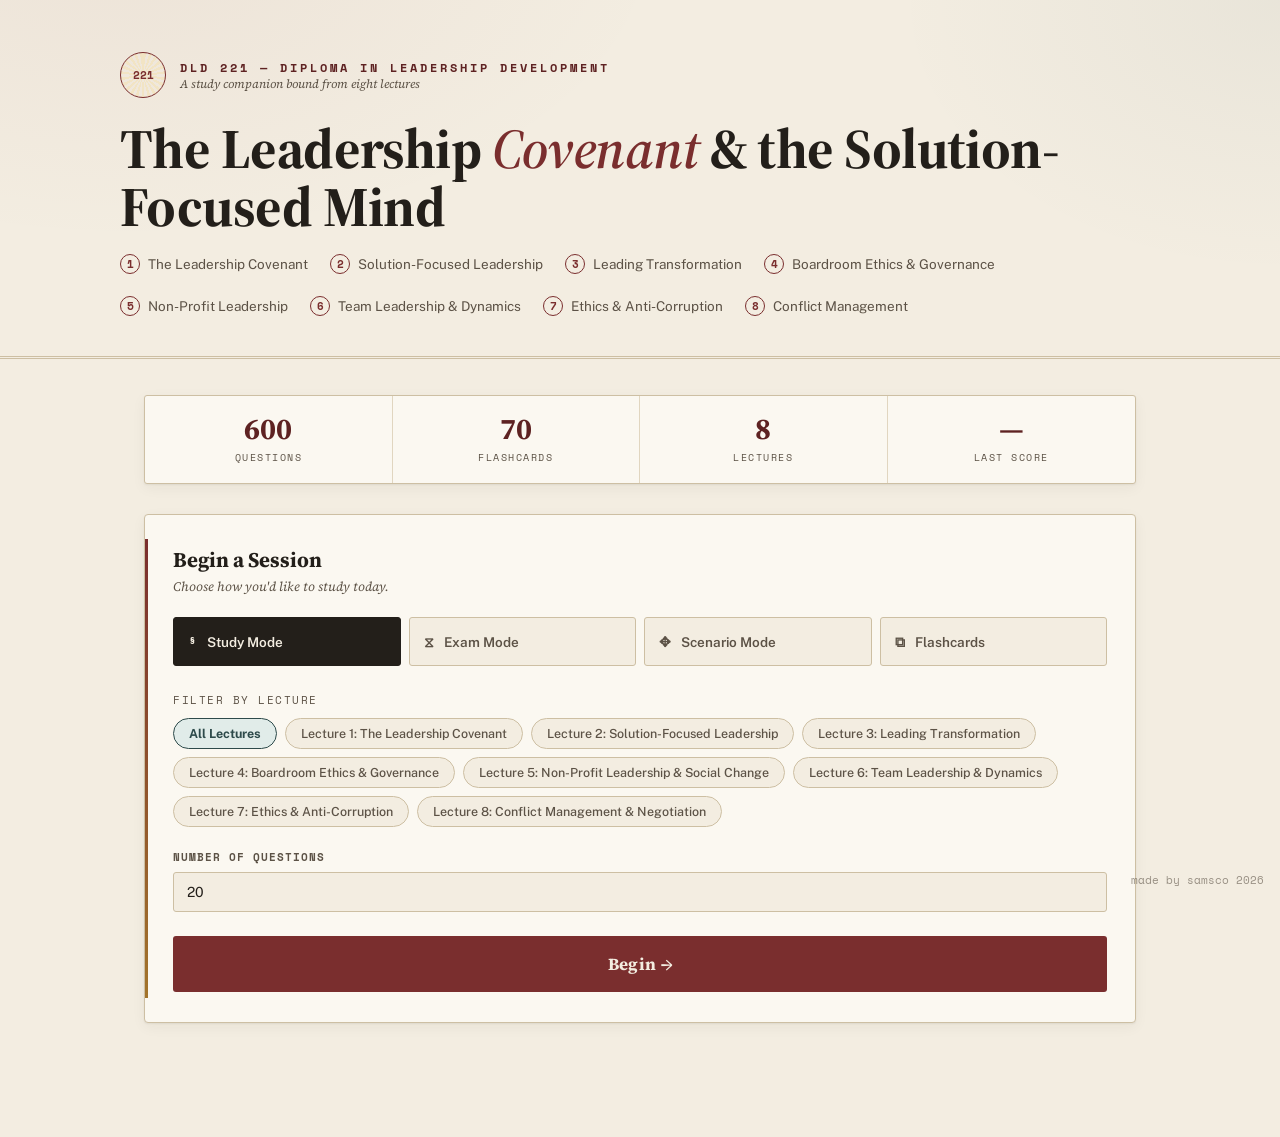
==== commit 84943d69: "Feat: Add index.html for Vercel root serving and update PWA metadata" ====
--- a/index.html
+++ b/index.html
@@ -1,7477 +1,151 @@
 <!DOCTYPE html>
 <html lang="en">
 <head>
-<meta charset="UTF-8" />
-<meta name="viewport" content="width=device-width, initial-scale=1.0" />
-<title>DLD221 Study Companion</title>
-<link rel="manifest" href="./manifest.json" />
-<link href="https://fonts.googleapis.com/css2?family=Playfair+Display:wght@700;900&family=DM+Sans:wght@300;400;500;600&family=DM+Mono:wght@400;500&display=swap" rel="stylesheet" />
-<style>
-  :root {
-    --bg: #0b0d13;
-    --surface: #121622;
-    --card: #181e2e;
-    --border: #242b3d;
-    --gold: #d4af37;
-    --gold-light: #f3e5ab;
-    --gold-dim: rgba(212,175,55,0.15);
-    --green: #10b981;
-    --red: #ef4444;
-    --blue: #3b82f6;
-    --text: #e2e8f0;
-    --muted: #64748b;
-    --white: #ffffff;
-    --radius: 12px;
-    --radius-lg: 20px;
-  }
-
-  *, *::before, *::after { box-sizing: border-box; margin: 0; padding: 0; }
-
-  body {
-    font-family: 'DM Sans', sans-serif;
-    background: var(--bg);
-    color: var(--text);
-    min-height: 100vh;
-    overflow-x: hidden;
-  }
-
-  /* Glassmorphism background */
-  body::before {
-    content: '';
-    position: fixed;
-    inset: 0;
-    background:
-      radial-gradient(ellipse 60% 40% at 20% 10%, rgba(212,175,55,0.06) 0%, transparent 60%),
-      radial-gradient(ellipse 50% 50% at 80% 90%, rgba(59,130,246,0.05) 0%, transparent 60%);
-    pointer-events: none;
-    z-index: 0;
-  }
-
-  .app { position: relative; z-index: 1; width: 100%; max-width: 1200px; margin: 0 auto; padding: 0 20px 60px; box-sizing: border-box; }
-
-  /* ---- HEADER ---- */
-  header {
-    text-align: center;
-    padding: 48px 0 32px;
-    border-bottom: 1px solid var(--border);
-    margin-bottom: 36px;
-  }
-  .badge {
-    display: inline-block;
-    background: var(--gold-dim);
-    color: var(--gold);
-    font-family: 'DM Mono', monospace;
-    font-size: 11px;
-    letter-spacing: 2px;
-    padding: 5px 14px;
-    border-radius: 99px;
-    border: 1px solid rgba(212,175,55,0.3);
-    margin-bottom: 16px;
-    text-transform: uppercase;
-  }
-  header h1 {
-    font-family: 'Playfair Display', serif;
-    font-size: clamp(28px, 5vw, 48px);
-    font-weight: 900;
-    color: var(--white);
-    line-height: 1.1;
-    margin-bottom: 10px;
-  }
-  header h1 span { color: var(--gold); }
-  header p { color: var(--muted); font-size: 15px; max-width: 600px; margin: 0 auto; }
-
-  /* ---- STATS BAR ---- */
-  .stats-bar {
-    display: grid;
-    grid-template-columns: repeat(2, 1fr);
-    gap: 12px;
-    margin-bottom: 28px;
-    width: 100%;
-  }
-  @media (min-width: 600px) {
-    .stats-bar {
-      grid-template-columns: repeat(4, 1fr);
-    }
-  }
-  .stat {
-    background: var(--card);
-    border: 1px solid var(--border);
-    border-radius: var(--radius);
-    padding: 14px 20px;
-    backdrop-filter: blur(10px);
-  }
-  .stat-val {
-    font-family: 'Playfair Display', serif;
-    font-size: 26px;
-    font-weight: 700;
-    color: var(--gold);
-    line-height: 1;
-    margin-bottom: 4px;
-  }
-  .stat-label { font-size: 12px; color: var(--muted); text-transform: uppercase; letter-spacing: 1px; }
-
-  /* ---- TABS ---- */
-  .tab-bar {
-    display: flex;
-    gap: 6px;
-    margin-bottom: 28px;
-    background: var(--surface);
-    border: 1px solid var(--border);
-    border-radius: var(--radius);
-    padding: 5px;
-  }
-  .tab-btn {
-    flex: 1;
-    padding: 10px 6px;
-    border: none;
-    background: transparent;
-    color: var(--muted);
-    font-family: 'DM Sans', sans-serif;
-    font-size: 13px;
-    font-weight: 500;
-    border-radius: 8px;
-    cursor: pointer;
-    transition: all 0.2s;
-  }
-  .tab-btn.active {
-    background: var(--gold);
-    color: #0b0d13;
-    font-weight: 700;
-  }
-  .tab-btn:hover:not(.active) { color: var(--text); background: var(--border); }
-
-  /* ---- TOPIC FILTER ---- */
-  .filter-row {
-    display: flex;
-    gap: 8px;
-    flex-wrap: wrap;
-    margin-bottom: 24px;
-    align-items: center;
-  }
-  .filter-label { font-size: 13px; color: var(--muted); margin-right: 4px; }
-  .chip {
-    padding: 6px 14px;
-    border-radius: 99px;
-    border: 1px solid var(--border);
-    background: var(--surface);
-    color: var(--muted);
-    font-size: 12px;
-    font-weight: 500;
-    cursor: pointer;
-    transition: all 0.18s;
-  }
-  .chip.active { border-color: var(--gold); background: var(--gold-dim); color: var(--gold); }
-  .chip:hover:not(.active) { border-color: var(--muted); color: var(--text); }
-
-  /* ---- QUIZ PANEL ---- */
-  #quiz-panel { display: block; }
-  #flash-panel, #result-panel { display: none; }
-
-  .matching-container {
-    display: flex;
-    flex-direction: column;
-    gap: 16px;
-    background: var(--surface);
-    border: 1px solid var(--border);
-    border-radius: 10px;
-    padding: 18px;
-  }
-  .targets-list {
-    display: grid;
-    grid-template-columns: 1fr 1fr;
-    gap: 10px;
-    border-bottom: 1px solid var(--border);
-    padding-bottom: 14px;
-    margin-bottom: 4px;
-  }
-  .target-item {
-    font-size: 13.5px;
-    line-height: 1.45;
-    color: var(--text);
-  }
-  .target-item strong {
-    color: var(--gold);
-    font-family: 'DM Mono', monospace;
-  }
-  .premises-list {
-    display: flex;
-    flex-direction: column;
-    gap: 12px;
-  }
-  .matching-row {
-    display: flex;
-    justify-content: space-between;
-    align-items: center;
-    gap: 12px;
-    font-size: 14px;
-  }
-  .premise-label {
-    color: var(--white);
-    font-weight: 500;
-  }
-  .match-select {
-    padding: 6px 12px;
-    border-radius: 6px;
-    border: 1px solid var(--border);
-    background: var(--card);
-    color: var(--white);
-    font-family: 'DM Sans', sans-serif;
-    outline: none;
-    cursor: pointer;
-  }
-  .match-select:focus {
-    border-color: var(--gold);
-  }
-
-  .q-layout {
-    display: grid;
-    grid-template-columns: 1fr 280px;
-    gap: 20px;
-    align-items: start;
-  }
-
-  .q-header {
-    display: flex;
-    justify-content: space-between;
-    align-items: center;
-    margin-bottom: 18px;
-    flex-wrap: wrap;
-    gap: 10px;
-  }
-  .q-meta { font-family: 'DM Mono', monospace; font-size: 12px; color: var(--muted); }
-  .q-type-badge {
-    font-size: 10px;
-    padding: 3px 10px;
-    border-radius: 99px;
-    border: 1px solid;
-    text-transform: uppercase;
-    letter-spacing: 1px;
-  }
-  .q-type-badge.mcq { border-color: var(--blue); color: var(--blue); }
-  .q-type-badge.multi { border-color: var(--gold); color: var(--gold); }
-  .q-type-badge.short { border-color: #a78bfa; color: #a78bfa; }
-  .q-type-badge.fill { border-color: #34d399; color: #34d399; }
-
-  .q-card {
-    background: var(--card);
-    border: 1px solid var(--border);
-    border-radius: var(--radius-lg);
-    padding: 28px;
-    margin-bottom: 20px;
-    position: relative;
-    overflow: hidden;
-    backdrop-filter: blur(10px);
-  }
-  .q-card::before {
-    content: '';
-    position: absolute;
-    left: 0; top: 0; bottom: 0;
-    width: 3px;
-    background: var(--gold);
-    border-radius: 3px 0 0 3px;
-  }
-
-  .q-text {
-    font-size: clamp(15px, 2.5vw, 17px);
-    line-height: 1.65;
-    color: var(--white);
-    margin-bottom: 22px;
-    font-weight: 500;
-  }
-
-  .options-grid { display: flex; flex-direction: column; gap: 10px; }
-  .opt {
-    display: flex;
-    align-items: flex-start;
-    gap: 12px;
-    padding: 13px 16px;
-    border-radius: 10px;
-    border: 1px solid var(--border);
-    background: var(--surface);
-    cursor: pointer;
-    transition: all 0.18s;
-    font-size: 14px;
-    line-height: 1.55;
-    color: var(--text);
-    text-align: left;
-  }
-  .opt:hover:not([disabled]) { border-color: var(--gold); color: var(--white); }
-  .opt.selected { border-color: var(--blue); background: rgba(59,130,246,0.12); color: var(--white); }
-  .opt.correct { border-color: var(--green); background: rgba(16,185,129,0.12); color: var(--green); }
-  .opt.wrong { border-color: var(--red); background: rgba(239,68,68,0.1); color: var(--red); }
-  .opt[disabled] { cursor: default; }
-  .opt-letter {
-    flex-shrink: 0;
-    width: 26px;
-    height: 26px;
-    border-radius: 50%;
-    background: var(--border);
-    display: flex;
-    align-items: center;
-    justify-content: center;
-    font-family: 'DM Mono', monospace;
-    font-size: 11px;
-    font-weight: 600;
-    color: var(--muted);
-    transition: all 0.18s;
-  }
-  .opt.correct .opt-letter { background: var(--green); color: #0b0d13; }
-  .opt.wrong .opt-letter { background: var(--red); color: #fff; }
-  .opt.selected .opt-letter { background: var(--blue); color: #fff; }
-
-  .short-input {
-    width: 100%;
-    padding: 13px 16px;
-    border-radius: 10px;
-    border: 1px solid var(--border);
-    background: var(--surface);
-    color: var(--white);
-    font-family: 'DM Sans', sans-serif;
-    font-size: 14px;
-    resize: vertical;
-    outline: none;
-    transition: border-color 0.18s;
-    min-height: 80px;
-  }
-  .short-input:focus { border-color: var(--gold); }
-
-  .fill-input {
-    width: 100%;
-    padding: 13px 16px;
-    border-radius: 10px;
-    border: 1px solid var(--border);
-    background: var(--surface);
-    color: var(--white);
-    font-family: 'DM Mono', monospace;
-    font-size: 14px;
-    outline: none;
-    transition: border-color 0.18s;
-  }
-  .fill-input:focus { border-color: var(--gold); }
-
-  .inline-select {
-    display: inline-block;
-    padding: 6px 14px;
-    border-radius: 6px;
-    border: 1px solid var(--border);
-    background: var(--surface);
-    color: var(--white);
-    font-family: 'DM Sans', sans-serif;
-    font-size: 14px;
-    outline: none;
-    margin: 0 4px;
-    cursor: pointer;
-  }
-  .inline-select:focus {
-    border-color: var(--gold);
-  }
-  .fill-text-line {
-    font-size: clamp(14px, 2.5vw, 16px);
-    line-height: 2;
-    color: var(--text);
-  }
-
-  /* explanation */
-  .explanation {
-    margin-top: 16px;
-    padding: 14px 16px;
-    border-radius: 10px;
-    background: rgba(212,175,55,0.08);
-    border: 1px solid rgba(212,175,55,0.2);
-    font-size: 13.5px;
-    color: var(--muted);
-    line-height: 1.6;
-    display: none;
-  }
-  .explanation strong { color: var(--gold); }
-  .explanation.show { display: block; }
-
-  /* buttons */
-  .btn-row { display: flex; gap: 10px; flex-wrap: wrap; }
-  .btn {
-    padding: 11px 22px;
-    border-radius: 9px;
-    border: none;
-    font-family: 'DM Sans', sans-serif;
-    font-size: 14px;
-    font-weight: 600;
-    cursor: pointer;
-    transition: all 0.18s;
-  }
-  .btn-gold { background: var(--gold); color: #0b0d13; }
-  .btn-gold:hover { background: var(--gold-light); }
-  .btn-outline { background: transparent; border: 1px solid var(--border); color: var(--muted); }
-  .btn-outline:hover { border-color: var(--muted); color: var(--text); }
-  .btn-green { background: var(--green); color: #0b0d13; }
-  .btn-green:hover { filter: brightness(1.1); }
-  .btn:disabled { opacity: 0.4; cursor: default; }
-
-  /* Progress */
-  .progress-bar {
-    height: 4px;
-    background: var(--border);
-    border-radius: 99px;
-    margin-bottom: 20px;
-    overflow: hidden;
-  }
-  .progress-fill {
-    height: 100%;
-    background: linear-gradient(90deg, var(--gold), var(--gold-light));
-    border-radius: 99px;
-    transition: width 0.4s ease;
-  }
-
-  /* Map Sidebar */
-  .map-wrapper {
-    background: var(--card);
-    border: 1px solid var(--border);
-    border-radius: var(--radius-lg);
-    padding: 20px;
-    max-height: 520px;
-    overflow-y: auto;
-    backdrop-filter: blur(10px);
-  }
-  .map-title { font-size: 13px; font-weight: 600; text-transform: uppercase; color: var(--muted); margin-bottom: 12px; letter-spacing: 1.5px; }
-  .q-map {
-    display: grid;
-    grid-template-columns: repeat(5, 1fr);
-    gap: 6px;
-  }
-  .q-dot {
-    aspect-ratio: 1;
-    border-radius: 7px;
-    background: var(--surface);
-    border: 1px solid var(--border);
-    font-family: 'DM Mono', monospace;
-    font-size: 11px;
-    color: var(--muted);
-    display: flex;
-    align-items: center;
-    justify-content: center;
-    cursor: pointer;
-    transition: all 0.15s;
-  }
-  .q-dot:hover { border-color: var(--gold); color: var(--gold); }
-  .q-dot.current { border-color: var(--gold); background: var(--gold-dim); color: var(--gold); font-weight: 700; }
-  .q-dot.answered-correct { background: rgba(16,185,129,0.2); border-color: var(--green); color: var(--green); }
-  .q-dot.answered-wrong { background: rgba(239,68,68,0.15); border-color: var(--red); color: var(--red); }
-  .q-dot.selected { background: rgba(59,130,246,0.15); border-color: var(--blue); color: var(--blue); }
-
-  /* ---- FLASHCARD ---- */
-  .flashcard-wrap {
-    perspective: 1000px;
-    cursor: pointer;
-    margin-bottom: 20px;
-  }
-  .flashcard {
-    width: 100%;
-    min-height: 250px;
-    position: relative;
-    transform-style: preserve-3d;
-    transition: transform 0.55s cubic-bezier(0.4,0,0.2,1);
-    border-radius: var(--radius-lg);
-  }
-  .flashcard.flipped { transform: rotateY(180deg); }
-  .card-face {
-    position: absolute;
-    inset: 0;
-    backface-visibility: hidden;
-    -webkit-backface-visibility: hidden;
-    border-radius: var(--radius-lg);
-    display: flex;
-    flex-direction: column;
-    align-items: center;
-    justify-content: center;
-    padding: 36px 32px;
-    text-align: center;
-  }
-  .card-front {
-    background: var(--card);
-    border: 1px solid var(--border);
-    border-top: 3px solid var(--gold);
-  }
-  .card-back {
-    background: linear-gradient(135deg, #181e2e 0%, #1e2436 100%);
-    border: 1px solid var(--gold);
-    transform: rotateY(180deg);
-  }
-  .card-hint {
-    font-size: 11px;
-    font-family: 'DM Mono', monospace;
-    color: var(--muted);
-    text-transform: uppercase;
-    letter-spacing: 2px;
-    margin-bottom: 14px;
-  }
-  .card-term {
-    font-family: 'Playfair Display', serif;
-    font-size: clamp(18px, 3.5vw, 26px);
-    color: var(--white);
-    line-height: 1.3;
-    font-weight: 700;
-  }
-  .card-def {
-    font-size: 15px;
-    color: var(--text);
-    line-height: 1.65;
-  }
-  .card-topic {
-    margin-top: 14px;
-    font-size: 11px;
-    font-family: 'DM Mono', monospace;
-    color: var(--gold);
-    text-transform: uppercase;
-    letter-spacing: 1.5px;
-  }
-
-  /* ---- RESULTS ---- */
-  #result-panel {
-    text-align: center;
-    padding: 40px 20px;
-  }
-  .result-circle {
-    width: 140px;
-    height: 140px;
-    border-radius: 50%;
-    margin: 0 auto 24px;
-    display: flex;
-    flex-direction: column;
-    align-items: center;
-    justify-content: center;
-    border: 4px solid var(--gold);
-    background: var(--gold-dim);
-  }
-  .result-score {
-    font-family: 'Playfair Display', serif;
-    font-size: 42px;
-    font-weight: 900;
-    color: var(--gold);
-    line-height: 1;
-  }
-  .result-total { font-size: 13px; color: var(--muted); }
-  .result-msg {
-    font-family: 'Playfair Display', serif;
-    font-size: 22px;
-    color: var(--white);
-    margin-bottom: 8px;
-  }
-  .result-sub { color: var(--muted); font-size: 14px; margin-bottom: 28px; }
-
-  /* Landing / config */
-  .config-card {
-    background: var(--card);
-    border: 1px solid var(--border);
-    border-radius: var(--radius-lg);
-    padding: 28px;
-    margin-bottom: 20px;
-    backdrop-filter: blur(10px);
-  }
-  .config-title {
-    font-family: 'Playfair Display', serif;
-    font-size: 18px;
-    color: var(--white);
-    margin-bottom: 16px;
-  }
-  .mode-grid {
-    display: grid;
-    grid-template-columns: repeat(auto-fit, minmax(140px, 1fr));
-    gap: 10px;
-    margin-bottom: 20px;
-  }
-  .mode-card {
-    padding: 18px 14px;
-    border-radius: 10px;
-    border: 2px solid var(--border);
-    background: var(--surface);
-    cursor: pointer;
-    transition: all 0.18s;
-    text-align: center;
-  }
-  .mode-card:hover { border-color: var(--gold); }
-  .mode-card.selected { border-color: var(--gold); background: var(--gold-dim); }
-  .mode-icon { font-size: 28px; margin-bottom: 8px; }
-  .mode-name { font-size: 14px; font-weight: 600; color: var(--white); margin-bottom: 4px; }
-  .mode-desc { font-size: 12px; color: var(--muted); }
-
-  .count-input {
-    width: 100%;
-    padding: 11px 14px;
-    border-radius: 8px;
-    border: 1px solid var(--border);
-    background: var(--surface);
-    color: var(--white);
-    font-family: 'DM Sans', sans-serif;
-    font-size: 14px;
-    outline: none;
-    transition: border-color 0.18s;
-  }
-  .count-input:focus { border-color: var(--gold); }
-  label { font-size: 13px; color: var(--muted); display: block; margin-bottom: 6px; }
-
-  .hidden { display: none !important; }
-
-  /* Timer */
-  .timer-display {
-    font-family: 'DM Mono', monospace;
-    font-size: 13px;
-    color: var(--muted);
-    padding: 6px 12px;
-    border: 1px solid var(--border);
-    border-radius: 8px;
-  }
-  .timer-display.urgent { color: var(--red); border-color: var(--red); }
-
-  /* PWA Install Banner */
-  .pwa-banner {
-    display: flex;
-    justify-content: space-between;
-    align-items: center;
-    background: var(--surface);
-    border: 1px solid var(--gold-dim);
-    padding: 12px 20px;
-    border-radius: var(--radius);
-    margin-bottom: 24px;
-  }
-
-  /* scrollbar */
-  ::-webkit-scrollbar { width: 6px; }
-  ::-webkit-scrollbar-track { background: var(--bg); }
-  ::-webkit-scrollbar-thumb { background: var(--border); border-radius: 3px; }
-
-  /* Responsive */
-  @media (max-width: 1024px) {
-    .q-layout { grid-template-columns: 1fr; }
-    .map-wrapper { max-height: 250px; }
-    .q-map { grid-template-columns: repeat(12, 1fr); }
-  }
-  @media (max-width: 600px) {
-    .q-card { padding: 20px 16px; }
-    header { padding: 32px 0 24px; }
-    .q-map { grid-template-columns: repeat(8, 1fr); }
-    .pwa-banner { flex-direction: column; gap: 10px; text-align: center; }
-  }
-</style>
+<meta charset="UTF-8"/>
+<meta name="viewport" content="width=device-width,initial-scale=1.0"/>
+<title>DLD221 — Leadership Study Companion</title>
+<link href="https://fonts.googleapis.com/css2?family=Source+Serif+4:opsz,wght@8..60,400;8..60,600;8..60,700&family=Public+Sans:wght@400;500;600;700&family=Space+Mono:wght@400;700&display=swap" rel="stylesheet"/>
+<link rel="stylesheet" href="style.css"/>
 </head>
 <body>
+<header class="site-header">
+  <div class="header-inner">
+    <div class="eyebrow-row">
+      <div class="seal">221</div>
+      <div>
+        <div class="course-code">DLD 221 — Diploma in Leadership Development</div>
+        <div class="course-sub">A study companion bound from eight lectures</div>
+      </div>
+    </div>
+    <h1>The Leadership <em>Covenant</em> &amp; the Solution-Focused Mind</h1>
+    <div class="lecture-strip">
+      <span><span class="num">1</span> The Leadership Covenant</span>
+      <span><span class="num">2</span> Solution-Focused Leadership</span>
+      <span><span class="num">3</span> Leading Transformation</span>
+      <span><span class="num">4</span> Boardroom Ethics &amp; Governance</span>
+      <span><span class="num">5</span> Non-Profit Leadership</span>
+      <span><span class="num">6</span> Team Leadership &amp; Dynamics</span>
+      <span><span class="num">7</span> Ethics &amp; Anti-Corruption</span>
+      <span><span class="num">8</span> Conflict Management</span>
+    </div>
+  </div>
+</header>
 
-<div class="app">
+<div class="main">
 
-  <!-- HEADER -->
-  <header>
-    <div class="badge">CLDS / COVENANT UNIVERSITY</div>
-    <h1>DLD221 Leadership <span>Dynamics</span></h1>
-    <p>A comprehensive study companion for DLD221, built to test vision, wisdom, self-discipline, ethics, teams, and social transformation.</p>
-  </header>
-
-  <!-- PWA Banner -->
-  <div id="pwa-banner" class="pwa-banner hidden">
-    <div style="font-size: 14px; font-weight: 500;">Access offline by installing DLD221 Companion on your device</div>
-    <button class="btn btn-gold" style="padding:6px 12px;font-size:12px;" onclick="triggerPwaInstall()">Install</button>
+  <div class="stats-ledger">
+    <div class="stat-cell"><div class="stat-num" id="s-qs">150</div><div class="stat-name">Questions</div></div>
+    <div class="stat-cell"><div class="stat-num" id="s-fc">70</div><div class="stat-name">Flashcards</div></div>
+    <div class="stat-cell"><div class="stat-num" id="s-lec">8</div><div class="stat-name">Lectures</div></div>
+    <div class="stat-cell"><div class="stat-num" id="s-sess">—</div><div class="stat-name">Last Score</div></div>
   </div>
 
-  <!-- STATS BAR -->
-  <div class="stats-bar">
-    <div class="stat">
-      <div class="stat-val" id="stat-total">400</div>
-      <div class="stat-label">Questions</div>
-    </div>
-    <div class="stat">
-      <div class="stat-val" id="stat-flash">32</div>
-      <div class="stat-label">Flashcards</div>
-    </div>
-    <div class="stat">
-      <div class="stat-val" id="stat-topics">8</div>
-      <div class="stat-label">Topics</div>
-    </div>
-    <div class="stat">
-      <div class="stat-val" id="stat-session">—</div>
-      <div class="stat-label">Session Score</div>
+  <div id="landing">
+    <div class="config-panel">
+      <div class="panel-title">Begin a Session</div>
+      <div class="panel-sub">Choose how you'd like to study today.</div>
+
+      <div class="mode-selector">
+        <button class="mode-btn active" onclick="pickMode('study',this)"><span class="glyph">§</span> Study Mode</button>
+        <button class="mode-btn" onclick="pickMode('exam',this)"><span class="glyph">⧖</span> Exam Mode</button>
+        <button class="mode-btn" onclick="pickMode('scenario',this)"><span class="glyph">✥</span> Scenario Mode</button>
+        <button class="mode-btn" onclick="pickMode('flash',this)"><span class="glyph">⧉</span> Flashcards</button>
+      </div>
+
+      <div class="filter-block">
+        <div class="filter-label-text">Filter by Lecture</div>
+        <div class="chip-row" id="topic-chips"></div>
+      </div>
+
+      <div class="config-row" id="count-row">
+        <div class="config-field">
+          <label for="q-count">Number of Questions</label>
+          <input class="config-input" type="number" id="q-count" value="20" min="5" max="150"/>
+        </div>
+        <div class="config-field" id="timer-field" style="display:none;">
+          <label for="q-time">Time Limit (minutes, 0=none)</label>
+          <input class="config-input" type="number" id="q-time" value="30" min="0" max="180"/>
+        </div>
+      </div>
+
+      <button class="btn-start" onclick="startSession()">Begin →</button>
     </div>
   </div>
 
-  <!-- LANDING / CONFIG -->
-  <div id="landing">
-    <div class="config-card">
-      <div class="config-title">Choose Your Mode</div>
-      <div class="mode-grid">
-        <div class="mode-card selected" data-mode="study" onclick="selectMode('study',this)">
-          <div class="mode-icon">📖</div>
-          <div class="mode-name">Study</div>
-          <div class="mode-desc">Instant feedback with explanations</div>
-        </div>
-        <div class="mode-card" data-mode="exam" onclick="selectMode('exam',this)">
-          <div class="mode-icon">📝</div>
-          <div class="mode-name">Exam</div>
-          <div class="mode-desc">Timed, graded, submit at end</div>
-        </div>
-        <div class="mode-card" data-mode="flash" onclick="selectMode('flash',this)">
-          <div class="mode-icon">🃏</div>
-          <div class="mode-name">Flashcards</div>
-          <div class="mode-desc">Flip-to-reveal key concepts</div>
-        </div>
+  <div id="quiz-area">
+    <div class="quiz-top">
+      <span class="quiz-counter" id="q-counter">Q 1 / 20</span>
+      <div style="display:flex;gap:8px;align-items:center;">
+        <span class="timer-box hidden" id="timer-box"></span>
+        <button class="btn-end" onclick="endSession()">End Session</button>
       </div>
-
-      <div style="display:flex;gap:14px;flex-wrap:wrap;margin-bottom:20px;">
-        <div style="flex:1;min-width:140px;">
-          <label for="q-count">Number of Questions</label>
-          <input class="count-input" type="number" id="q-count" value="25" min="5" max="400" />
-        </div>
-        <div id="timer-field" style="flex:1;min-width:140px;">
-          <label for="q-time">Time Limit (minutes, 0 = none)</label>
-          <input class="count-input" type="number" id="q-time" value="30" min="0" max="120" />
-        </div>
+    </div>
+    <div class="progress-track"><div class="progress-fill" id="prog-fill" style="width:0%"></div></div>
+    <div class="q-map" id="q-map"></div>
+    <div class="q-card">
+      <div class="q-card-head">
+        <span class="q-topic-pill" id="q-topic-pill"></span>
+        <span class="q-type-pill" id="q-type-pill"></span>
       </div>
-
-      <div style="margin-bottom:20px;">
-        <label>Filter by Topic</label>
-        <div class="filter-row" id="topic-chips"></div>
-      </div>
-
-      <button class="btn btn-gold" onclick="startSession()" style="width:100%;font-size:15px;padding:14px;">Start Session →</button>
+      <div class="q-text" id="q-text"></div>
+      <div class="options" id="q-options"></div>
+      <div class="explanation" id="q-explanation"></div>
+    </div>
+    <div class="btn-row">
+      <button class="btn btn-secondary" id="btn-prev" onclick="prevQ()" disabled>← Prev</button>
+      <button class="btn btn-check" id="btn-check" onclick="checkAnswer()" disabled>Check Answer</button>
+      <button class="btn btn-secondary" id="btn-next" onclick="nextQ()" disabled>Next →</button>
     </div>
   </div>
 
-  <!-- QUIZ PANEL -->
-  <div id="quiz-panel" class="hidden">
-    <div class="q-header">
-      <span class="q-meta" id="q-counter">Question 1 / 25</span>
-      <div style="display:flex;gap:8px;align-items:center;">
-        <span id="timer-display" class="timer-display hidden"></span>
-        <button class="btn btn-outline" onclick="endSession()" style="padding:7px 14px;font-size:12px;">✕ End</button>
+  <div id="flash-area">
+    <div class="flash-top">
+      <span class="quiz-counter" id="fc-counter">Card 1 / 70</span>
+      <button class="btn-end" onclick="endSession()">End Session</button>
+    </div>
+    <div class="progress-track"><div class="progress-fill" id="fc-prog" style="width:0%"></div></div>
+    <div class="fc-wrap" onclick="flipCard()">
+      <div class="fc" id="fc">
+        <div class="fc-face fc-front">
+          <div class="fc-hint">Tap to reveal →</div>
+          <div class="fc-term" id="fc-term"></div>
+          <div class="fc-lecture" id="fc-lec-front"></div>
+        </div>
+        <div class="fc-face fc-back">
+          <div class="fc-hint">Definition</div>
+          <div class="fc-def" id="fc-def"></div>
+          <div class="fc-lecture" id="fc-lec-back"></div>
+        </div>
       </div>
     </div>
-
-    <div class="progress-bar"><div class="progress-fill" id="prog-fill" style="width:0%"></div></div>
-    
-    <div class="q-layout">
-      <!-- Main Card -->
-      <div>
-        <div class="q-card" id="q-card">
-          <div class="q-header" style="margin-bottom:12px;">
-            <span class="q-meta" id="q-topic-label"></span>
-            <span class="q-type-badge" id="q-type-badge"></span>
-          </div>
-          <div class="q-text" id="q-text"></div>
-          <div id="q-options"></div>
-          <div class="explanation" id="q-explanation"></div>
-        </div>
-
-        <div class="btn-row" id="quiz-btns">
-          <button class="btn btn-gold" id="btn-check" onclick="checkAnswer()" disabled>Check Answer</button>
-          <button class="btn btn-outline" id="btn-next" onclick="nextQuestion()" disabled>Next →</button>
-        </div>
-      </div>
-
-      <!-- Navigation Sidebar -->
-      <div class="map-wrapper">
-        <div class="map-title">Question Map</div>
-        <div class="q-map" id="q-map"></div>
-      </div>
+    <div class="btn-row" style="justify-content:center;">
+      <button class="btn btn-secondary" onclick="fcNav(-1)">← Prev</button>
+      <button class="btn btn-primary" onclick="fcNav(1)">Next →</button>
     </div>
   </div>
 
-  <!-- FLASHCARD PANEL -->
-  <div id="flash-panel" class="hidden">
-    <div class="q-header">
-      <span class="q-meta" id="flash-counter">Card 1 / 32</span>
-      <button class="btn btn-outline" onclick="endSession()" style="padding:7px 14px;font-size:12px;">✕ End</button>
+  <div id="result-area">
+    <div class="result-ring">
+      <div class="result-num" id="r-score">0</div>
+      <div class="result-denom" id="r-total">/ 20</div>
     </div>
-    <div class="progress-bar"><div class="progress-fill" id="flash-prog" style="width:0%"></div></div>
-
-    <div class="flashcard-wrap" onclick="flipCard()">
-      <div class="flashcard" id="flashcard">
-        <div class="card-face card-front">
-          <div class="card-hint">Click to reveal →</div>
-          <div class="card-term" id="flash-term"></div>
-          <div class="card-topic" id="flash-topic-front"></div>
-        </div>
-        <div class="card-face card-back">
-          <div class="card-hint">Definition</div>
-          <div class="card-def" id="flash-def"></div>
-          <div class="card-topic" id="flash-topic-back"></div>
-        </div>
-      </div>
-    </div>
-
-    <div class="btn-row" style="justify-content:center;">
-      <button class="btn btn-outline" onclick="flashNav(-1)">← Prev</button>
-      <button class="btn btn-gold" onclick="flashNav(1)">Next →</button>
-    </div>
-  </div>
-
-  <!-- RESULTS PANEL -->
-  <div id="result-panel" class="hidden">
-    <div class="result-circle">
-      <div class="result-score" id="res-score">0</div>
-      <div class="result-total" id="res-total">/ 25</div>
-    </div>
-    <div class="result-msg" id="res-msg">Well done!</div>
-    <div class="result-sub" id="res-sub"></div>
-    <div class="btn-row" style="justify-content:center;">
-      <button class="btn btn-gold" onclick="backToLanding()">← New Session</button>
-    </div>
+    <div class="result-msg" id="r-msg"></div>
+    <div class="result-sub" id="r-sub"></div>
+    <button class="btn btn-primary" onclick="backToLanding()">← New Session</button>
   </div>
 
 </div>
 
 <script>
-// ============================================================
-//  DATA BANK
-// ============================================================
-
-const TOPICS = [
-  { id: 'all',   label: 'All Topics' },
-  { id: 'l1',    label: 'Lecture 1: Leadership Covenant' },
-  { id: 'l2',    label: 'Lecture 2: Solution-Focused' },
-  { id: 'l3',    label: 'Lecture 3: Leading Transformation' },
-  { id: 'l4',    label: 'Lecture 4: Boardroom Ethics' },
-  { id: 'l5',    label: 'Lecture 5: NonProfit Leadership' },
-  { id: 'l6',    label: 'Lecture 6: Team Leadership' },
-  { id: 'l7',    label: 'Lecture 7: Ethics & Integrity' },
-  { id: 'l8',    label: 'Lecture 8: Conflict Management' }
-];
-
-const QUESTIONS = [
-  {
-    "topic": "l1",
-    "type": "fill",
-    "text": "The five terms that govern leadership emergence in DLD221 are [gap1], Wisdom, [gap2], Diligence, and Sacrifice.",
-    "gaps": [
-      {
-        "id": "gap1",
-        "options": [
-          "Vision",
-          "Influence",
-          "Emergence",
-          "Command"
-        ],
-        "correct": "Vision"
-      },
-      {
-        "id": "gap2",
-        "options": [
-          "Self-Discipline",
-          "Prestige",
-          "Title",
-          "Authority"
-        ],
-        "correct": "Self-Discipline"
-      }
-    ],
-    "explanation": "The 5 Terms are: Vision, Wisdom, Self-Discipline, Diligence, and Sacrifice in sequence."
-  },
-  {
-    "topic": "l2",
-    "type": "fill",
-    "text": "In the SIMPLE framework of Solution-Focused Leadership, S stands for [gap1] and I stands for [gap2].",
-    "gaps": [
-      {
-        "id": "gap1",
-        "options": [
-          "Solutions, Not problems",
-          "Strategy",
-          "Systems",
-          "Self-governance"
-        ],
-        "correct": "Solutions, Not problems"
-      },
-      {
-        "id": "gap2",
-        "options": [
-          "In-between: Progress already happening",
-          "Interpersonal safety",
-          "Influence",
-          "Individual focus"
-        ],
-        "correct": "In-between: Progress already happening"
-      }
-    ],
-    "explanation": "SIMPLE stands for: Solutions, In-between, Make use, Possibilities, Language, Every case different."
-  },
-  {
-    "topic": "l3",
-    "type": "fill",
-    "text": "Satya Nadella shifted Microsoft's culture from a [gap1] mindset to a [gap2] mindset.",
-    "gaps": [
-      {
-        "id": "gap1",
-        "options": [
-          "know-it-all",
-          "do-it-all",
-          "sell-it-all",
-          "ignore-it-all"
-        ],
-        "correct": "know-it-all"
-      },
-      {
-        "id": "gap2",
-        "options": [
-          "learn-it-all",
-          "own-it-all",
-          "succeed-at-all",
-          "command-all"
-        ],
-        "correct": "learn-it-all"
-      }
-    ],
-    "explanation": "Nadella changed the toxic 'know-it-all' culture into a growth-oriented 'learn-it-all' culture."
-  },
-  {
-    "topic": "l4",
-    "type": "fill",
-    "text": "Ethics represents the [gap1] of leadership (which is invisible), while Governance represents the [gap2] (which is visible).",
-    "gaps": [
-      {
-        "id": "gap1",
-        "options": [
-          "spirit",
-          "rules",
-          "statutes",
-          "metrics"
-        ],
-        "correct": "spirit"
-      },
-      {
-        "id": "gap2",
-        "options": [
-          "skeleton",
-          "muscles",
-          "structure",
-          "boardroom"
-        ],
-        "correct": "skeleton"
-      }
-    ],
-    "explanation": "Ethics is the invisible spirit formed in private; governance is the visible skeleton written in policy."
-  },
-  {
-    "topic": "l8",
-    "type": "fill",
-    "text": "In the Orange Story, Sister A wanted the [gap1] for baking, while Sister B wanted the [gap2] for drinking.",
-    "gaps": [
-      {
-        "id": "gap1",
-        "options": [
-          "peel",
-          "juice",
-          "whole fruit",
-          "seeds"
-        ],
-        "correct": "peel"
-      },
-      {
-        "id": "gap2",
-        "options": [
-          "juice",
-          "peel",
-          "whole fruit",
-          "pulp"
-        ],
-        "correct": "juice"
-      }
-    ],
-    "explanation": "Sister A wanted the peel (zest) and Sister B wanted the juice, showing positions hide underlying interests."
-  },
-  {
-    "topic": "l1",
-    "type": "matching",
-    "text": "Match each of the five Covenant Terms to its correct DLD221 definition:",
-    "pairs": {
-      "Vision": "A discovery of God's plan and purpose; answers 'What must I do?'",
-      "Wisdom": "Acquired sense and the specific know-how to execute your calling",
-      "Self-Discipline": "Doing what is demanded, not what is convenient or pleasurable",
-      "Diligence": "Practical and sustained commitment to work; laboring with focus",
-      "Sacrifice": "Paying the abnormal price and going beyond one's best"
-    },
-    "explanation": "These are the 5 terms from the Covenant Model of Leadership (Ecc 10:5-18)."
-  },
-  {
-    "topic": "l2",
-    "type": "matching",
-    "text": "Match the Solution-Focused tool/framework to its core function:",
-    "pairs": {
-      "Miracle Question": "Unlocks the preferred future and shifts from problem ownership to authorship",
-      "Scaling Questions": "Creates safe traction and progress vocabulary without full diagnosis",
-      "Exception-Finding": "Surfaces existing solutions by looking for when the problem didn't happen",
-      "SIMPLE Framework": "Solutions, In-between, Make use, Possibilities, Language, Every case different"
-    },
-    "explanation": "These tools bypass deep problem diagnostics to build rapid, collaborative solutions."
-  },
-  {
-    "topic": "l3",
-    "type": "matching",
-    "text": "Match the change management model component to its description:",
-    "pairs": {
-      "Awareness (ADKAR)": "Understanding the need for change (macro/micro)",
-      "Desire (ADKAR)": "Personal decision to support and participate in the change",
-      "Burning Platform": "A metaphor showing that staying in the present is unsustainable",
-      "Guiding Coalition (Kotter)": "A group of influential leaders with power, expertise, and credibility"
-    },
-    "explanation": "These concepts represent change management frameworks at the macro (Kotter) and micro (ADKAR) levels."
-  },
-  {
-    "topic": "l4",
-    "type": "matching",
-    "text": "Match the Director's Duty to its correct legal description:",
-    "pairs": {
-      "Duty of Care": "Diligence of a prudent person: read papers, attend meetings, ask questions",
-      "Duty of Loyalty": "Placing the organization above self; declaring conflict of interest",
-      "Duty of Obedience": "Acting within the boundaries of the law and the constitution",
-      "Duty of Independent Judgement": "Having the courage to dissent and challenge before voting"
-    },
-    "explanation": "These are among the 7 non-negotiable duties of a director in corporate governance."
-  },
-  {
-    "topic": "l6",
-    "type": "matching",
-    "text": "Match the Team Leadership Pillar to its core explanation:",
-    "pairs": {
-      "Psychological Safety": "Belief that the team is safe for interpersonal risk-taking",
-      "Orpheus Principle": "Rotational leadership based on competence, not formal hierarchy",
-      "Role Clarity": "Ensures every member understands their specific task and boundary",
-      "Shared Vision": "Why the team exists, documented in a team charter"
-    },
-    "explanation": "These represent pillars of high-performing teams, drawing from Tuckman, Google, and Orpheus."
-  },
-  {
-    "topic": "l7",
-    "type": "matching",
-    "text": "Match the Moral Reasoning Framework to its core ethical test:",
-    "pairs": {
-      "Utilitarianism": "Choose the action that creates the greatest good for the greatest number",
-      "Deontology": "Follow rules and duties; act according to categorical imperatives",
-      "Virtue Ethics": "Focus on the character, integrity, and virtues of the leader",
-      "Care Ethics": "Focus on relationships, empathy, and protecting the vulnerable"
-    },
-    "explanation": "These represent the 4 main moral reasoning frameworks used to make complex ethical decisions."
-  },
-  {
-    "topic": "l8",
-    "type": "matching",
-    "text": "Match the Source of Conflict to its correct definition/example:",
-    "pairs": {
-      "Data Conflict": "Arises from different information or interpretation of facts",
-      "Structural Conflict": "Arises from roles, authority, resources, or reporting lines",
-      "Interest Conflict": "Arises from competing substantive, procedural, or psychological needs",
-      "Values Conflict": "Arises from fundamental differences in belief, ethics, or mission"
-    },
-    "explanation": "Dr. Susan S. Raines defines these 5 sources of conflict in leadership."
-  },
-  {
-    "topic": "l1",
-    "type": "mcq",
-    "text": "According to Lecture 1, how many Sundays out of approximately 2,000 Sundays did Dr. David Oyedepo state he was off the church platform?",
-    "options": [
-      "Over 50 times",
-      "Exactly 10 times",
-      "Fewer than 20 times",
-      "Never once"
-    ],
-    "correct": 2,
-    "explanation": "Dr. Oyedepo said: 'I cannot remember being off the church platform 20 times on Sundays in about 2,000 Sundays \u2014 99.8% of the time at my duty post.' This is under the Self-Discipline section (Page 23)."
-  },
-  {
-    "topic": "l1",
-    "type": "mcq",
-    "text": "Which historical figure from Lecture 1 spent his lunch money on books as a printing apprentice instead of buying food?",
-    "options": [
-      "Michael Faraday",
-      "Benjamin Franklin",
-      "Abraham Lincoln",
-      "R.G. LeTourneau"
-    ],
-    "correct": 1,
-    "explanation": "Benjamin Franklin spent his lunch money on books as a printing apprentice, sacrificing food for knowledge daily. (Page 17)."
-  },
-  {
-    "topic": "l1",
-    "type": "mcq",
-    "text": "What does Michael Faraday's biographer specifically attribute his fertile scientific mind to in Lecture 1?",
-    "options": [
-      "His formal university training",
-      "His mentorship under Humphry Davy",
-      "His spiritual involvement",
-      "His wealthy family background"
-    ],
-    "correct": 2,
-    "explanation": "Faraday's biographer noted that 'his spiritual involvement was responsible for his fertile mind.' He was a bookbinder apprentice with virtually no formal education. (Page 16)."
-  },
-  {
-    "topic": "l1",
-    "type": "mcq",
-    "text": "According to Lecture 1, what is the 'seed of your vision' that you should sit with and not rush?",
-    "options": [
-      "Your personal career goals",
-      "A sentence describing a problem in your community or industry you feel deeply about",
-      "A prophecy given by a mentor",
-      "Your natural talents and gifts"
-    ],
-    "correct": 1,
-    "explanation": "The Lecture 1 reflection says: 'Write down one sentence that describes a problem in your community, industry, or field that you feel deeply about. This sentence is the seed of your vision.' (Page 13)."
-  },
-  {
-    "topic": "l1",
-    "type": "mcq",
-    "text": "Which scriptural text serves as the foundation for the five Covenant Terms in Lecture 1?",
-    "options": [
-      "Genesis 8:22",
-      "Proverbs 29:18",
-      "Ecclesiastes 10:5-18",
-      "Colossians 4:6"
-    ],
-    "correct": 2,
-    "explanation": "Lecture 1 notes that Ecclesiastes 10:5-18 'provides 5 non-negotiable terms that govern leadership emergence and sustained impact.' (Page 8)."
-  },
-  {
-    "topic": "l1",
-    "type": "mcq",
-    "text": "According to the guest speaker Pst Chibuike Nwafor in Lecture 1, what is the defined difference between a prince and a peasant?",
-    "options": [
-      "A prince has wealth, a peasant has none",
-      "A lack of vision will make a peasant out of a king and a slave out of a prince",
-      "Princes are born, peasants are made",
-      "Princes occupy seats, peasants accomplish feats"
-    ],
-    "correct": 1,
-    "explanation": "Dr. Oyedepo is quoted: 'A lack of vision will make a slave out of any prince. A lack of vision will make a peasant out of a king.' (Page 11)."
-  },
-  {
-    "topic": "l1",
-    "type": "multi",
-    "text": "Select ALL of the five biblical terms that govern leadership emergence according to Lecture 1:",
-    "options": [
-      "Vision",
-      "Wisdom",
-      "Self-Discipline",
-      "Diligence",
-      "Sacrifice",
-      "Influence"
-    ],
-    "correct": [
-      0,
-      1,
-      2,
-      3,
-      4
-    ],
-    "explanation": "The five terms in the Covenant Model of Leadership are Vision, Wisdom, Self-Discipline, Diligence, and Sacrifice. Influence is not one of the five terms."
-  },
-  {
-    "topic": "l1",
-    "type": "fill",
-    "text": "In the daily uniform principle under Self-Discipline, Albert Einstein wore the same grey suit every day, Steve Jobs wore a black turtleneck and blue jeans, and Barack Obama wore only blue or grey suits to eliminate decision [gap1].",
-    "explanation": "The daily uniform principle aims to eliminate decision fatigue and preserve mental energy for consequential choices. (Page 21).",
-    "gaps": [
-      {
-        "id": "gap1",
-        "options": [
-          "Vision",
-          "fatigue",
-          "Ethics",
-          "Influence"
-        ],
-        "correct": "fatigue"
-      }
-    ]
-  },
-  {
-    "topic": "l2",
-    "type": "mcq",
-    "text": "In Solution-Focused Leadership, what did Steve de Shazer mean by shifting from 'Problem Talk' to 'Solution Talk'?",
-    "options": [
-      "Pretending problems don't exist",
-      "Language shapes what becomes possible, so focus should be on exceptions and the preferred future",
-      "Ignoring the team's complaints",
-      "Telling people to be positive at all times"
-    ],
-    "correct": 1,
-    "explanation": "Steve de Shazer and Insoo Kim Berg found that 'Language shapes what becomes possible' and shifting from 'Problem Talk' to 'Solution Talk' helps teams move past difficulties. (Page 6)."
-  },
-  {
-    "topic": "l2",
-    "type": "mcq",
-    "text": "According to the SIMPLE framework of Jackson & McKergow, what does the letter 'I' stand for?",
-    "options": [
-      "Ignore the problem",
-      "In-between: Progress already happening",
-      "Individual focus",
-      "Intelligent design"
-    ],
-    "correct": 1,
-    "explanation": "In the SIMPLE framework, 'I' stands for 'In-between: Progress already happening', focusing on finding where the solution is already partially occurring. (Page 7)."
-  },
-  {
-    "topic": "l2",
-    "type": "mcq",
-    "text": "Jerry Sternin's work in Vietnam, which successfully reduced childhood malnutrition by 65% in 6 months, is cited as a prime example of which tool?",
-    "options": [
-      "The Miracle Question",
-      "Scaling Questions",
-      "Exception-Finding (Bright Spots)",
-      "Strengths Amplification"
-    ],
-    "correct": 2,
-    "explanation": "Jerry Sternin found 'bright spots' (exceptions) - families whose children were well-nourished despite the same resources, and replicated their practices. (Page 10, 18)."
-  },
-  {
-    "topic": "l2",
-    "type": "mcq",
-    "text": "When using a Scaling Question, what is the most powerful follow-up question to identify the next manageable step?",
-    "options": [
-      "'Why is it not a 10?'",
-      "'What would a 10 look like?'",
-      "'What would one step up look like (e.g. from 4 to 5)?'",
-      "'Why is it so low?'"
-    ],
-    "correct": 2,
-    "explanation": "In Scaling Questions, asking 'What would a 5 look like?' (when currently at a 4) generates a specific, achievable next step and builds momentum. (Page 16)."
-  },
-  {
-    "topic": "l2",
-    "type": "multi",
-    "text": "Select ALL of the three parts of the Change Framework that a Solution-Focused leader must address (adapted from Switch):",
-    "options": [
-      "The Rider (Rational mind)",
-      "The Elephant (Emotional mind)",
-      "The Path (Environment)",
-      "The Conductor (Authority figure)"
-    ],
-    "correct": [
-      0,
-      1,
-      2
-    ],
-    "explanation": "The framework targets: The Rider (direction), The Elephant (motivation/feeling), and The Path (environment). The Conductor is not part of this framework."
-  },
-  {
-    "topic": "l2",
-    "type": "fill",
-    "text": "The tool used to bypass problem ownership and unlock the preferred future by asking 'Suppose tonight, while you sleep, a miracle happens and the problem is solved. When you wake up, what would be different?' is called the [gap1] Question.",
-    "explanation": "The Miracle Question, developed by Steve de Shazer and Insoo Kim Berg, shifts people from problem ownership to preferred-future authorship. (Page 14).",
-    "gaps": [
-      {
-        "id": "gap1",
-        "options": [
-          "Ethics",
-          "Management",
-          "Influence",
-          "Miracle"
-        ],
-        "correct": "Miracle"
-      }
-    ]
-  },
-  {
-    "topic": "l3",
-    "type": "mcq",
-    "text": "What is the primary conceptual difference between 'Change' and 'Transformation' as taught in Lecture 3?",
-    "options": [
-      "Change takes longer than transformation",
-      "Change adjusts existing processes, whereas transformation shifts the paradigm itself and redefines the model",
-      "Change is bottom-up, transformation is top-down",
-      "Change has no cost, transformation is free"
-    ],
-    "correct": 1,
-    "explanation": "Transformation alters how an organisation thinks, what it values, and how it fundamentally operates. It shifts the paradigm itself. (Page 5)."
-  },
-  {
-    "topic": "l3",
-    "type": "mcq",
-    "text": "The Piper Alpha disaster (1988) is used in Lecture 3 to illustrate which critical organisational concept?",
-    "options": [
-      "The value of safety regulations",
-      "The 'Burning Platform' \u2014 why staying is sometimes more dangerous than jumping",
-      "The importance of rapid communication",
-      "Why coalitions fail under pressure"
-    ],
-    "correct": 1,
-    "explanation": "The Piper Alpha oil platform fire forced survivors to jump into freezing waters, illustrating that transformation begins when people believe the present is unsustainable. (Page 7-8)."
-  },
-  {
-    "topic": "l3",
-    "type": "mcq",
-    "text": "Which of the following is NOT one of John Kotter's Six Tests of a Strong Vision?",
-    "options": [
-      "Imaginable",
-      "Desirable",
-      "Feasible",
-      "Profitable"
-    ],
-    "correct": 3,
-    "explanation": "Kotter's tests are: Imaginable, Desirable, Feasible, Focused, Flexible, and Communicable. 'Profitable' is not one of the tests. (Page 10)."
-  },
-  {
-    "topic": "l3",
-    "type": "mcq",
-    "text": "In Satya Nadella's restructuring of Microsoft, what cultural shift did he model to move away from toxic 'stack ranking'?",
-    "options": [
-      "From 'know-it-all' to 'learn-it-all'",
-      "From 'learn-it-all' to 'do-it-all'",
-      "From 'do-it-all' to 'sell-it-all'",
-      "From 'restructure' to 'retrench'"
-    ],
-    "correct": 0,
-    "explanation": "Satya Nadella redefined the Microsoft philosophy from a 'know-it-all' culture to a 'learn-it-all' culture, growing the market cap from ~$300B to over $2T. (Page 12)."
-  },
-  {
-    "topic": "l3",
-    "type": "multi",
-    "text": "Select ALL of the steps in Kotter's 8-Step Model that belong to the first phase (Steps 1 to 4):",
-    "options": [
-      "Create urgency",
-      "Build a guiding coalition",
-      "Form a strategic vision",
-      "Enlist a volunteer army",
-      "Remove barriers"
-    ],
-    "correct": [
-      0,
-      1,
-      2,
-      3
-    ],
-    "explanation": "Steps 1 to 4 are: Create urgency, Build a guiding coalition, Form a strategic vision, and Enlist a volunteer army. 'Remove barriers' is Step 5. (Page 15-16)."
-  },
-  {
-    "topic": "l3",
-    "type": "fill",
-    "text": "While Kotter's 8-Step Model operates at the macro organisational level, Prosci's [gap1] model focuses on the individual level of change.",
-    "explanation": "ADKAR (Awareness, Desire, Knowledge, Ability, Reinforcement) is the individual change model, complementary to Kotter's macro model. (Page 14).",
-    "gaps": [
-      {
-        "id": "gap1",
-        "options": [
-          "Strategy",
-          "ADKAR",
-          "Management",
-          "Vision"
-        ],
-        "correct": "ADKAR"
-      }
-    ]
-  },
-  {
-    "topic": "l4",
-    "type": "mcq",
-    "text": "Consider the 'Tale of Two Questions' in Lecture 4. What is the fundamental difference between Chairman A and Chairman B's decision compass?",
-    "options": [
-      "Chairman A asks 'Is it profitable?', Chairman B asks 'Is it legal?'",
-      "Chairman A asks 'Is it legal?' (compliance), while Chairman B asks 'Is it right?' (conscience)",
-      "Chairman A asks 'Who is watching?', Chairman B asks 'Who is paying?'",
-      "Chairman A consults the shareholders, Chairman B consults the regulators"
-    ],
-    "correct": 1,
-    "explanation": "The distance between legal and right is where character lives. Chairman B asks 'Is it right?' and saves the organization. (Page 3)."
-  },
-  {
-    "topic": "l4",
-    "type": "mcq",
-    "text": "Which historical corporate scandal from 2001 is cited in Lecture 4 as a major trigger for the birth of modern corporate governance?",
-    "options": [
-      "The South Sea Bubble",
-      "The Wall Street Crash",
-      "Enron & WorldCom",
-      "The Global Financial Crisis"
-    ],
-    "correct": 2,
-    "explanation": "Enron & WorldCom collapsed in 2001, highlighting what happens when boards fall asleep, and leading to reforms like Sarbanes-Oxley. (Page 8-9)."
-  },
-  {
-    "topic": "l4",
-    "type": "mcq",
-    "text": "Under the Seven Duties of a Director, which duty is violated if a director signs off on a financial statement that he has not read?",
-    "options": [
-      "Duty of Care",
-      "Duty of Loyalty",
-      "Duty of Obedience",
-      "Duty of Confidentiality"
-    ],
-    "correct": 0,
-    "explanation": "Duty of Care requires the diligence of a prudent person: read papers, attend meetings, ask questions. 'A Director who signs what he has NOT READ has already failed.' (Page 15)."
-  },
-  {
-    "topic": "l4",
-    "type": "mcq",
-    "text": "What is the primary focus of the 'Duty of Independent Judgement' for a board director?",
-    "options": [
-      "The discipline to prepare before meetings",
-      "The courage to dissent and challenge before concurring",
-      "Disclosing personal financial interests",
-      "Actively seeking shareholder feedback"
-    ],
-    "correct": 1,
-    "explanation": "Duty of Independent Judgement means having the courage to dissent. 'If everyone in the room agrees, someone is not thinking.' (Page 18)."
-  },
-  {
-    "topic": "l4",
-    "type": "multi",
-    "text": "Select ALL of the 4 Pillars of Ethical Leadership in corporate governance:",
-    "options": [
-      "Integrity",
-      "Accountability",
-      "Transparency",
-      "Fairness",
-      "Obedience",
-      "Care"
-    ],
-    "correct": [
-      0,
-      1,
-      2,
-      3
-    ],
-    "explanation": "The four pillars are Integrity, Accountability, Transparency, and Fairness. Obedience and Care are duties, not pillars. (Page 9)."
-  },
-  {
-    "topic": "l4",
-    "type": "fill",
-    "text": "In the comparison between Ethics and Governance, Ethics is described as the 'spirit' and is invisible, while Governance is described as the '[gap1]' and is visible.",
-    "explanation": "Ethics is the spirit (invisible, formed in private); Governance is the skeleton (visible, written in policy). (Page 7).",
-    "gaps": [
-      {
-        "id": "gap1",
-        "options": [
-          "Ethics",
-          "skeleton",
-          "Vision",
-          "Governance"
-        ],
-        "correct": "skeleton"
-      }
-    ]
-  },
-  {
-    "topic": "l5",
-    "type": "mcq",
-    "text": "Under Nigeria's CAMA 2020, what are the two primary legal structures for non-profit organizations?",
-    "options": [
-      "Sole Proprietorship & Partnership",
-      "Private Limited Company & Public Limited Company",
-      "Incorporated Trustees & Company Limited by Guarantee",
-      "Cooperative Society & Trust Fund"
-    ],
-    "correct": 2,
-    "explanation": "CAMA 2020 provides Incorporated Trustees and Company Limited by Guarantee as the legal structures for non-profits. (Page 4)."
-  },
-  {
-    "topic": "l5",
-    "type": "mcq",
-    "text": "Why does Peter F. Drucker state that 'Non-profits are the most demanding organizations to lead'?",
-    "options": [
-      "They pay lower salaries",
-      "They have no single bottom line and must satisfy multiple competing stakeholder groups without market discipline",
-      "They are subject to more government regulations than corporate entities",
-      "Their employees are less skilled"
-    ],
-    "correct": 1,
-    "explanation": "Non-profits must satisfy donors, beneficiaries, staff, and the public, and lack a single bottom line. (Page 7)."
-  },
-  {
-    "topic": "l6",
-    "type": "mcq",
-    "text": "What did Google's Project Aristotle discover was the #1 predictor of team effectiveness?",
-    "options": [
-      "Cognitive intelligence (IQ) of members",
-      "Seniority and experience of the leader",
-      "Psychological Safety",
-      "Compensation and rewards structure"
-    ],
-    "correct": 2,
-    "explanation": "Project Aristotle (180 teams, 2 years) found that Psychological Safety was the single most important predictor of team effectiveness. (Page 6)."
-  },
-  {
-    "topic": "l6",
-    "type": "mcq",
-    "text": "What is the core idea of the 'Orpheus Principle' in team leadership?",
-    "options": [
-      "Teams must have a strong, commanding conductor at all times",
-      "Leadership follows competence, not hierarchy; roles rotate to whoever is most prepared",
-      "Strict adherence to rules and policies",
-      "Individual needs must always override team goals"
-    ],
-    "correct": 1,
-    "explanation": "The Orpheus Chamber Orchestra has no permanent conductor; leadership rotates, proving that the best team leaders sometimes follow. (Page 7)."
-  },
-  {
-    "topic": "l7",
-    "type": "mcq",
-    "text": "According to Joanne Ciulla, what does 'good' leadership mean?",
-    "options": [
-      "Being effective at achieving goals at all costs",
-      "Being technically competent and morally sound",
-      "Having the title and authority to lead",
-      "Being popular among followers"
-    ],
-    "correct": 1,
-    "explanation": "Joanne Ciulla states that 'good' means both technically competent and morally sound. Effectiveness without ethics is manipulation at scale. (Page 8)."
-  },
-  {
-    "topic": "l7",
-    "type": "mcq",
-    "text": "In Module 1 of Lecture 7, what is the defined difference between the 'Extraction Mindset' and the 'Contribution Mindset'?",
-    "options": [
-      "Extraction is for mining companies, contribution is for charities",
-      "Extraction asks 'What can I get?' (corruption-prone), while Contribution asks 'What can I give?' (corruption-resistant)",
-      "Extraction focuses on compliance, Contribution focuses on conscience",
-      "Extraction is short-term, Contribution is long-term"
-    ],
-    "correct": 1,
-    "explanation": "The Extraction mindset views position as a prize, whereas the Contribution mindset views it as a responsibility. (Page 7)."
-  },
-  {
-    "topic": "l8",
-    "type": "mcq",
-    "text": "In the landmark negotiation book 'Getting to Yes', how is negotiation defined?",
-    "options": [
-      "A process of defeating your opponent",
-      "A basic means of getting what you want from others",
-      "An agreement signed in boardroom silence",
-      "A technique to compromise on core values"
-    ],
-    "correct": 1,
-    "explanation": "Fisher, Ury, and Patton define negotiation simply as 'a basic means of getting what you want from others.' (Page 8)."
-  },
-  {
-    "topic": "l8",
-    "type": "mcq",
-    "text": "In the famous 'Orange Story' of two sisters, what did cutting the orange in half represent?",
-    "options": [
-      "A wise interest-based solution",
-      "A compromise based on positional bargaining that missed that one sister wanted the peel and the other wanted the juice",
-      "A total win-win outcome",
-      "A failure of parental authority"
-    ],
-    "correct": 1,
-    "explanation": "Positional bargaining focuses on demands (both wanted the orange) and missed their underlying interests (peel vs. juice). (Page 6)."
-  },
-  {
-    "topic": "l1",
-    "type": "mcq",
-    "text": "According to Lecture 1, who is attributed with the following quote: \"Can anyone inherit the world heavyweight championship?\"?",
-    "options": [
-      "Dr. Oyedepo It must be earned",
-      "Dr. David Oyedepo",
-      "Peter F. Drucker",
-      "John Kotter"
-    ],
-    "correct": 0,
-    "explanation": "This quote is attributed to Dr. Oyedepo It must be earned in Lecture 1."
-  },
-  {
-    "topic": "l1",
-    "type": "mcq",
-    "text": "According to Lecture 1, who is attributed with the following quote: \"It is paying the abnormal price that makes a world-changer.\"?",
-    "options": [
-      "Dr. Oyedepo aldc",
-      "Dr. David Oyedepo",
-      "Peter F. Drucker",
-      "John Kotter"
-    ],
-    "correct": 0,
-    "explanation": "This quote is attributed to Dr. Oyedepo aldc in Lecture 1."
-  },
-  {
-    "topic": "l1",
-    "type": "mcq",
-    "text": "According to Lecture 1, who is attributed with the following quote: \"l have been on my duty post 99.8% of the time.\"?",
-    "options": [
-      "Dr. David O. Oyedepo That consistency",
-      "Dr. David Oyedepo",
-      "Peter F. Drucker",
-      "John Kotter"
-    ],
-    "correct": 0,
-    "explanation": "This quote is attributed to Dr. David O. Oyedepo That consistency in Lecture 1."
-  },
-  {
-    "topic": "l1",
-    "type": "mcq",
-    "text": "According to Lecture 1, who is attributed with the following quote: \"Global impact in any field is at a global cost to the beneficiary.\"?",
-    "options": [
-      "Dr. David Oyedepo",
-      "Peter F. Drucker",
-      "John Kotter",
-      "Steve de Shazer"
-    ],
-    "correct": 0,
-    "explanation": "This quote is attributed to Dr. David Oyedepo in Lecture 1."
-  },
-  {
-    "topic": "l1",
-    "type": "mcq",
-    "text": "According to Lecture 1, who is attributed with the following quote: \"Decision-making is what makes a leader... Change only begins with a desire for change and making decisions to effect it. One million decisions will not be worth one strategic step of action towards delivery.\"?",
-    "options": [
-      "Dr. Oyedepo O Decision",
-      "Dr. David Oyedepo",
-      "Peter F. Drucker",
-      "John Kotter"
-    ],
-    "correct": 0,
-    "explanation": "This quote is attributed to Dr. Oyedepo O Decision in Lecture 1."
-  },
-  {
-    "topic": "l2",
-    "type": "mcq",
-    "text": "According to Lecture 2, who is attributed with the following quote: \"There is no star without a scar, and the scar of every star is sacrifice. Doing one's best is diligence; going beyond one's best is sacrifice.\"?",
-    "options": [
-      "Dr David Oyedepo The preferred future the miracle question surfaces will not arrive without genuine commitment o Solution",
-      "Dr. David Oyedepo",
-      "Peter F. Drucker",
-      "John Kotter"
-    ],
-    "correct": 0,
-    "explanation": "This quote is attributed to Dr David Oyedepo The preferred future the miracle question surfaces will not arrive without genuine commitment o Solution in Lecture 2."
-  },
-  {
-    "topic": "l3",
-    "type": "mcq",
-    "text": "According to Lecture 3, who is attributed with the following quote: \"It is attitudes that define altitudes in life.\"?",
-    "options": [
-      "Dr. David Oyedepo\nAttitude The Leadership Question\nAttitude to God Is your purpose anchored beyond yourself",
-      "Dr. David Oyedepo",
-      "Peter F. Drucker",
-      "John Kotter"
-    ],
-    "correct": 0,
-    "explanation": "This quote is attributed to Dr. David Oyedepo\nAttitude The Leadership Question\nAttitude to God Is your purpose anchored beyond yourself in Lecture 3."
-  },
-  {
-    "topic": "l4",
-    "type": "mcq",
-    "text": "According to Lecture 4, who is attributed with the following quote: \"Decision-making is what makes a leader.\"?",
-    "options": [
-      "Dr. Oyedepo",
-      "Dr. David Oyedepo",
-      "Peter F. Drucker",
-      "John Kotter"
-    ],
-    "correct": 0,
-    "explanation": "This quote is attributed to Dr. Oyedepo in Lecture 4."
-  },
-  {
-    "topic": "l7",
-    "type": "mcq",
-    "text": "According to Lecture 7, who is attributed with the following quote: \"What is good leadership?\"?",
-    "options": [
-      "Joanne Ciulla",
-      "Dr. David Oyedepo",
-      "Peter F. Drucker",
-      "John Kotter"
-    ],
-    "correct": 0,
-    "explanation": "This quote is attributed to Joanne Ciulla in Lecture 7."
-  },
-  {
-    "topic": "l7",
-    "type": "mcq",
-    "text": "According to Lecture 7, who is attributed with the following quote: \"The love of money is a risk.\"?",
-    "options": [
-      "Dr Oyedepo\nLeader The Act The Consequence\nAchan Hoarded forbidden \nwealth\nFamily executed",
-      "Dr. David Oyedepo",
-      "Peter F. Drucker",
-      "John Kotter"
-    ],
-    "correct": 0,
-    "explanation": "This quote is attributed to Dr Oyedepo\nLeader The Act The Consequence\nAchan Hoarded forbidden \nwealth\nFamily executed in Lecture 7."
-  },
-  {
-    "topic": "l3",
-    "type": "mcq",
-    "text": "How many years does it take to embed a genuine transformation?",
-    "options": [
-      "1\u20132 years",
-      "3\u20134 years",
-      "5\u201310 years",
-      "15\u201320 years"
-    ],
-    "correct": 2,
-    "explanation": "As documented in the DLD221 Lecture 3 slides."
-  },
-  {
-    "topic": "l3",
-    "type": "mcq",
-    "text": "In what year did the Piper Alpha Disaster occur?",
-    "options": [
-      "1975",
-      "1988",
-      "2001",
-      "2008"
-    ],
-    "correct": 1,
-    "explanation": "As documented in the DLD221 Lecture 3 slides."
-  },
-  {
-    "topic": "l3",
-    "type": "mcq",
-    "text": "In what year did Kodak invent the digital camera and fail to transform?",
-    "options": [
-      "1975",
-      "1988",
-      "1996",
-      "2012"
-    ],
-    "correct": 0,
-    "explanation": "As documented in the DLD221 Lecture 3 slides."
-  },
-  {
-    "topic": "l3",
-    "type": "mcq",
-    "text": "In what year did Kodak file for bankruptcy?",
-    "options": [
-      "1975",
-      "1988",
-      "2001",
-      "2012"
-    ],
-    "correct": 3,
-    "explanation": "As documented in the DLD221 Lecture 3 slides."
-  },
-  {
-    "topic": "l3",
-    "type": "mcq",
-    "text": "During which years did Satya Nadella lead Microsoft's growth from ~$300B to over $2T?",
-    "options": [
-      "1975\u20131988",
-      "1996\u20132012",
-      "2001\u20132008",
-      "2014\u2013present"
-    ],
-    "correct": 3,
-    "explanation": "As documented in the DLD221 Lecture 3 slides."
-  },
-  {
-    "topic": "l4",
-    "type": "mcq",
-    "text": "In what year did the South Sea Bubble crisis occur?",
-    "options": [
-      "1720",
-      "1929",
-      "1980",
-      "2001"
-    ],
-    "correct": 0,
-    "explanation": "As documented in the DLD221 Lecture 4 slides."
-  },
-  {
-    "topic": "l4",
-    "type": "mcq",
-    "text": "In what year did the Wall Street Crash occur?",
-    "options": [
-      "1720",
-      "1929",
-      "1980",
-      "2001"
-    ],
-    "correct": 1,
-    "explanation": "As documented in the DLD221 Lecture 4 slides."
-  },
-  {
-    "topic": "l6",
-    "type": "mcq",
-    "text": "According to Deloitte 2023, what percentage of organisations have redesigned work around teams?",
-    "options": [
-      "20%",
-      "41%",
-      "65%",
-      "84%"
-    ],
-    "correct": 3,
-    "explanation": "As documented in the DLD221 Lecture 6 slides."
-  },
-  {
-    "topic": "l6",
-    "type": "mcq",
-    "text": "According to Deloitte 2023, what percentage of organisations have the team leadership to match team-based work?",
-    "options": [
-      "20%",
-      "41%",
-      "65%",
-      "84%"
-    ],
-    "correct": 0,
-    "explanation": "As documented in the DLD221 Lecture 6 slides."
-  },
-  {
-    "topic": "l6",
-    "type": "mcq",
-    "text": "According to Gallup 2022, what percentage of employees know what their organisation stands for?",
-    "options": [
-      "20%",
-      "41%",
-      "65%",
-      "84%"
-    ],
-    "correct": 1,
-    "explanation": "As documented in the DLD221 Lecture 6 slides."
-  },
-  {
-    "topic": "l8",
-    "type": "mcq",
-    "text": "According to Dr. Susan S. Raines, what average percentage of time do managers spend managing conflict-related issues?",
-    "options": [
-      "20%",
-      "40%",
-      "65%",
-      "80%"
-    ],
-    "correct": 1,
-    "explanation": "As documented in the DLD221 Lecture 8 slides."
-  },
-  {
-    "topic": "l1",
-    "type": "fill",
-    "text": "According to Lecture 1: The scriptural reference that provides the five covenant terms for leadership emergence is [gap1]. According to Lecture 1, vision answers which question is [gap2]. The concept that did Dr. Oyedepo describe as 'what makes a slave' is [gap3].",
-    "gaps": [
-      {
-        "id": "gap1",
-        "options": [
-          "Benjamin Franklin",
-          "N300",
-          "Ecclesiastes 10:5-18",
-          "Laddership"
-        ],
-        "correct": "Ecclesiastes 10:5-18"
-      },
-      {
-        "id": "gap2",
-        "options": [
-          "What must I do?",
-          "22 years",
-          "time management",
-          "Michael Faraday"
-        ],
-        "correct": "What must I do?"
-      },
-      {
-        "id": "gap3",
-        "options": [
-          "disgrace",
-          "purity and purpose",
-          "A self-centred dream",
-          "learning"
-        ],
-        "correct": "A self-centred dream"
-      }
-    ],
-    "explanation": "Correct answers for Lecture 1: gap1: Ecclesiastes 10:5-18, gap2: What must I do?, gap3: A self-centred dream."
-  },
-  {
-    "topic": "l1",
-    "type": "fill",
-    "text": "According to Lecture 1: Complete the Dr. Oyedepo quote: 'Leaders are simply [gap1]!'. Complete the Dr. Oyedepo quote: 'Schooling is but for a season, but [gap2] is for a lifetime.'. The person who said: 'I don't think much of a man who is not wiser today than he was yesterday' is [gap3].",
-    "gaps": [
-      {
-        "id": "gap1",
-        "options": [
-          "Michael Faraday",
-          "need-meeters",
-          "Laddership",
-          "trade secret"
-        ],
-        "correct": "need-meeters"
-      },
-      {
-        "id": "gap2",
-        "options": [
-          "learning",
-          "task management",
-          "Ecclesiastes 10:5-18",
-          "Abraham Lincoln"
-        ],
-        "correct": "learning"
-      },
-      {
-        "id": "gap3",
-        "options": [
-          "Henry Heinz",
-          "task management",
-          "Abraham Lincoln",
-          "disgrace"
-        ],
-        "correct": "Abraham Lincoln"
-      }
-    ],
-    "explanation": "Correct answers for Lecture 1: gap1: need-meeters, gap2: learning, gap3: Abraham Lincoln."
-  },
-  {
-    "topic": "l1",
-    "type": "fill",
-    "text": "According to Lecture 1: Complete the Dr. Oyedepo quote: 'Every star has a [gap1].'. Steve Jobs wore a black turtleneck and blue jeans every day to eliminate [gap2].. The person who said: 'Discipline weighs ounces while regret weighs tonnes' is [gap3].",
-    "gaps": [
-      {
-        "id": "gap1",
-        "options": [
-          "22 years",
-          "trade secret",
-          "the Bible",
-          "Benjamin Franklin"
-        ],
-        "correct": "trade secret"
-      },
-      {
-        "id": "gap2",
-        "options": [
-          "time management",
-          "the Covenant",
-          "the Bible",
-          "decision fatigue"
-        ],
-        "correct": "decision fatigue"
-      },
-      {
-        "id": "gap3",
-        "options": [
-          "22 years",
-          "task management",
-          "Laddership",
-          "Jim Rohn"
-        ],
-        "correct": "Jim Rohn"
-      }
-    ],
-    "explanation": "Correct answers for Lecture 1: gap1: trade secret, gap2: decision fatigue, gap3: Jim Rohn."
-  },
-  {
-    "topic": "l1",
-    "type": "fill",
-    "text": "According to Lecture 1: According to Lecture 1, how many hours are in one year is [gap1]. Complete the Dr. Oyedepo quote: 'Grace without labour results in [gap2].'. The roadside mechanic with no formal engineering training who invented the Digger and supplied 50% of earth-moving equipment is [gap3].",
-    "gaps": [
-      {
-        "id": "gap1",
-        "options": [
-          "Covenant Model of Leadership",
-          "Abraham Lincoln",
-          "Vision -> Wisdom -> Self-Discipline -> Diligence -> Sacrifice",
-          "8,736 hours"
-        ],
-        "correct": "8,736 hours"
-      },
-      {
-        "id": "gap2",
-        "options": [
-          "What must I do?",
-          "Jim Rohn",
-          "task management",
-          "disgrace"
-        ],
-        "correct": "disgrace"
-      },
-      {
-        "id": "gap3",
-        "options": [
-          "Abraham Lincoln",
-          "Jim Rohn",
-          "R.G. LeTourneau",
-          "agreement"
-        ],
-        "correct": "R.G. LeTourneau"
-      }
-    ],
-    "explanation": "Correct answers for Lecture 1: gap1: 8,736 hours, gap2: disgrace, gap3: R.G. LeTourneau."
-  },
-  {
-    "topic": "l1",
-    "type": "fill",
-    "text": "According to Lecture 1: With how much money did Cosmas Maduka start Coscharis is [gap1]. Complete the Dr. Oyedepo quote: 'There is no star without a [gap2].'. For how many years was James Owen's long jump record unbroken is [gap3].",
-    "gaps": [
-      {
-        "id": "gap1",
-        "options": [
-          "N300",
-          "Michael Faraday",
-          "purity and purpose",
-          "disgrace"
-        ],
-        "correct": "N300"
-      },
-      {
-        "id": "gap2",
-        "options": [
-          "Laddership",
-          "purity and purpose",
-          "Ecclesiastes 10:5-18",
-          "scar"
-        ],
-        "correct": "scar"
-      },
-      {
-        "id": "gap3",
-        "options": [
-          "time management",
-          "22 years",
-          "learning",
-          "the Covenant"
-        ],
-        "correct": "22 years"
-      }
-    ],
-    "explanation": "Correct answers for Lecture 1: gap1: N300, gap2: scar, gap3: 22 years."
-  },
-  {
-    "topic": "l1",
-    "type": "fill",
-    "text": "According to Lecture 1: The name of the leadership model taught in DLD221 is [gap1]. The correct sequential order of the five Covenant Terms is [gap2]. The apprentice bookbinder who outshone his chemistry professor is [gap3].",
-    "gaps": [
-      {
-        "id": "gap1",
-        "options": [
-          "Henry Heinz",
-          "8,736 hours",
-          "Covenant Model of Leadership",
-          "Michael Faraday"
-        ],
-        "correct": "Covenant Model of Leadership"
-      },
-      {
-        "id": "gap2",
-        "options": [
-          "8,736 hours",
-          "purity and purpose",
-          "Vision -> Wisdom -> Self-Discipline -> Diligence -> Sacrifice",
-          "the Bible"
-        ],
-        "correct": "Vision -> Wisdom -> Self-Discipline -> Diligence -> Sacrifice"
-      },
-      {
-        "id": "gap3",
-        "options": [
-          "disgrace",
-          "the Covenant",
-          "Michael Faraday",
-          "Sam Walton"
-        ],
-        "correct": "Michael Faraday"
-      }
-    ],
-    "explanation": "Correct answers for Lecture 1: gap1: Covenant Model of Leadership, gap2: Vision -> Wisdom -> Self-Discipline -> Diligence -> Sacrifice, gap3: Michael Faraday."
-  },
-  {
-    "topic": "l1",
-    "type": "fill",
-    "text": "According to Lecture 1: The item that leader bought books instead of lunch as an apprentice is [gap1]. The person who started with a small-town store he couldn't fully stock and built Walmart is [gap2]. The person who went bankrupt on his first venture and went on to build Heinz Ketchup is [gap3].",
-    "gaps": [
-      {
-        "id": "gap1",
-        "options": [
-          "trade secret",
-          "scar",
-          "Benjamin Franklin",
-          "Henry Heinz"
-        ],
-        "correct": "Benjamin Franklin"
-      },
-      {
-        "id": "gap2",
-        "options": [
-          "Henry Heinz",
-          "Sam Walton",
-          "Vision -> Wisdom -> Self-Discipline -> Diligence -> Sacrifice",
-          "N300"
-        ],
-        "correct": "Sam Walton"
-      },
-      {
-        "id": "gap3",
-        "options": [
-          "Henry Heinz",
-          "the Bible",
-          "Sam Walton",
-          "What must I do?"
-        ],
-        "correct": "Henry Heinz"
-      }
-    ],
-    "explanation": "Correct answers for Lecture 1: gap1: Benjamin Franklin, gap2: Sam Walton, gap3: Henry Heinz."
-  },
-  {
-    "topic": "l1",
-    "type": "fill",
-    "text": "According to Lecture 1: A covenant is defined as a formal, sealed [gap1] with mutual obligations.. The concept that must a leader govern before governing anything else is [gap2]. The item that of the four zones represents managing 8,736 hours is [gap3].",
-    "gaps": [
-      {
-        "id": "gap1",
-        "options": [
-          "Leadership",
-          "time management",
-          "agreement",
-          "self-management"
-        ],
-        "correct": "agreement"
-      },
-      {
-        "id": "gap2",
-        "options": [
-          "Jim Rohn",
-          "Laddership",
-          "task management",
-          "self-management"
-        ],
-        "correct": "self-management"
-      },
-      {
-        "id": "gap3",
-        "options": [
-          "time management",
-          "learning",
-          "Leadership",
-          "trade secret"
-        ],
-        "correct": "time management"
-      }
-    ],
-    "explanation": "Correct answers for Lecture 1: gap1: agreement, gap2: self-management, gap3: time management."
-  },
-  {
-    "topic": "l1",
-    "type": "fill",
-    "text": "According to Lecture 1: The item that of the four zones represents protecting your core assignment fiercely is [gap1]. The item that of the four zones represents managing well in order to grow big is [gap2]. The another name for mentorship used in Lecture 1 is [gap3].",
-    "gaps": [
-      {
-        "id": "gap1",
-        "options": [
-          "need-meeters",
-          "task management",
-          "Vision -> Wisdom -> Self-Discipline -> Diligence -> Sacrifice",
-          "decision fatigue"
-        ],
-        "correct": "task management"
-      },
-      {
-        "id": "gap2",
-        "options": [
-          "resource management",
-          "R.G. LeTourneau",
-          "self-management",
-          "trade secret"
-        ],
-        "correct": "resource management"
-      },
-      {
-        "id": "gap3",
-        "options": [
-          "Laddership",
-          "Covenant Model of Leadership",
-          "agreement",
-          "8,736 hours"
-        ],
-        "correct": "Laddership"
-      }
-    ],
-    "explanation": "Correct answers for Lecture 1: gap1: task management, gap2: resource management, gap3: Laddership."
-  },
-  {
-    "topic": "l1",
-    "type": "fill",
-    "text": "According to Lecture 1: The described as 'the most reliable text on leadership' in Lecture 1 is [gap1]. The concept that revelation did Dr. Oyedepo state did a lot for him is [gap2]. The primary characteristic of the Leadership Covenant is [gap3].",
-    "gaps": [
-      {
-        "id": "gap1",
-        "options": [
-          "task management",
-          "decision fatigue",
-          "the Bible",
-          "Sam Walton"
-        ],
-        "correct": "the Bible"
-      },
-      {
-        "id": "gap2",
-        "options": [
-          "self-management",
-          "disgrace",
-          "the Covenant",
-          "the Bible"
-        ],
-        "correct": "the Covenant"
-      },
-      {
-        "id": "gap3",
-        "options": [
-          "What must I do?",
-          "purity and purpose",
-          "Jim Rohn",
-          "A self-centred dream"
-        ],
-        "correct": "purity and purpose"
-      }
-    ],
-    "explanation": "Correct answers for Lecture 1: gap1: the Bible, gap2: the Covenant, gap3: purity and purpose."
-  },
-  {
-    "topic": "l1",
-    "type": "fill",
-    "text": "According to Lecture 1: The concept that did the African Head of State identify as the number one problem is [gap1].",
-    "gaps": [
-      {
-        "id": "gap1",
-        "options": [
-          "R.G. LeTourneau",
-          "Covenant Model of Leadership",
-          "the Bible",
-          "Leadership"
-        ],
-        "correct": "Leadership"
-      }
-    ],
-    "explanation": "Correct answers for Lecture 1: gap1: Leadership."
-  },
-  {
-    "topic": "l1",
-    "type": "short",
-    "text": "Explain the meaning and context of: Ecclesiastes 10:5-18 as taught in Lecture 1.",
-    "answer": "In Lecture 1, Ecclesiastes 10:5-18 refers to Which scriptural reference provides the five covenant terms for leadership emergence. It highlights the core concepts of the DLD221 curriculum.",
-    "explanation": "Refer to the slides of Lecture 1 on Ecclesiastes 10:5-18."
-  },
-  {
-    "topic": "l1",
-    "type": "short",
-    "text": "Explain the meaning and context of: Vision answers what question? as taught in Lecture 1.",
-    "answer": "In Lecture 1, Vision answers what question? refers to According to Lecture 1, vision answers which question. It highlights the core concepts of the DLD221 curriculum.",
-    "explanation": "Refer to the slides of Lecture 1 on Vision answers what question?."
-  },
-  {
-    "topic": "l1",
-    "type": "short",
-    "text": "Explain the meaning and context of: A self-centred dream as taught in Lecture 1.",
-    "answer": "In Lecture 1, A self-centred dream refers to What did Dr. Oyedepo describe as 'what makes a slave'. It highlights the core concepts of the DLD221 curriculum.",
-    "explanation": "Refer to the slides of Lecture 1 on A self-centred dream."
-  },
-  {
-    "topic": "l1",
-    "type": "short",
-    "text": "Explain the meaning and context of: Leaders are simply as taught in Lecture 1.",
-    "answer": "In Lecture 1, Leaders are simply refers to Complete the Dr. Oyedepo quote: 'Leaders are simply _______!'. It highlights the core concepts of the DLD221 curriculum.",
-    "explanation": "Refer to the slides of Lecture 1 on Leaders are simply."
-  },
-  {
-    "topic": "l1",
-    "type": "short",
-    "text": "Explain the meaning and context of: Schooling is but for a season as taught in Lecture 1.",
-    "answer": "In Lecture 1, Schooling is but for a season refers to Complete the Dr. Oyedepo quote: 'Schooling is but for a season, but _______ is for a lifetime.'. It highlights the core concepts of the DLD221 curriculum.",
-    "explanation": "Refer to the slides of Lecture 1 on Schooling is but for a season."
-  },
-  {
-    "topic": "l1",
-    "type": "short",
-    "text": "Explain the meaning and context of: Abraham Lincoln quote as taught in Lecture 1.",
-    "answer": "In Lecture 1, Abraham Lincoln quote refers to Who said: 'I don't think much of a man who is not wiser today than he was yesterday'. It highlights the core concepts of the DLD221 curriculum.",
-    "explanation": "Refer to the slides of Lecture 1 on Abraham Lincoln quote."
-  },
-  {
-    "topic": "l1",
-    "type": "short",
-    "text": "Explain the meaning and context of: Every star has a as taught in Lecture 1.",
-    "answer": "In Lecture 1, Every star has a refers to Complete the Dr. Oyedepo quote: 'Every star has a _______.'. It highlights the core concepts of the DLD221 curriculum.",
-    "explanation": "Refer to the slides of Lecture 1 on Every star has a."
-  },
-  {
-    "topic": "l1",
-    "type": "short",
-    "text": "Explain the meaning and context of: Decision fatigue as taught in Lecture 1.",
-    "answer": "In Lecture 1, Decision fatigue refers to Steve Jobs wore a black turtleneck and blue jeans every day to eliminate _______.. It highlights the core concepts of the DLD221 curriculum.",
-    "explanation": "Refer to the slides of Lecture 1 on Decision fatigue."
-  },
-  {
-    "topic": "l1",
-    "type": "short",
-    "text": "Explain the meaning and context of: Jim Rohn quote on discipline as taught in Lecture 1.",
-    "answer": "In Lecture 1, Jim Rohn quote on discipline refers to Who said: 'Discipline weighs ounces while regret weighs tonnes'. It highlights the core concepts of the DLD221 curriculum.",
-    "explanation": "Refer to the slides of Lecture 1 on Jim Rohn quote on discipline."
-  },
-  {
-    "topic": "l1",
-    "type": "short",
-    "text": "Explain the meaning and context of: One year has how many hours? as taught in Lecture 1.",
-    "answer": "In Lecture 1, One year has how many hours? refers to According to Lecture 1, how many hours are in one year. It highlights the core concepts of the DLD221 curriculum.",
-    "explanation": "Refer to the slides of Lecture 1 on One year has how many hours?."
-  },
-  {
-    "topic": "l1",
-    "type": "short",
-    "text": "Explain the meaning and context of: Grace without labour as taught in Lecture 1.",
-    "answer": "In Lecture 1, Grace without labour refers to Complete the Dr. Oyedepo quote: 'Grace without labour results in _______.'. It highlights the core concepts of the DLD221 curriculum.",
-    "explanation": "Refer to the slides of Lecture 1 on Grace without labour."
-  },
-  {
-    "topic": "l1",
-    "type": "short",
-    "text": "Explain the meaning and context of: RG LeTourneau as taught in Lecture 1.",
-    "answer": "In Lecture 1, RG LeTourneau refers to Who was the roadside mechanic with no formal engineering training who invented the Digger and supplied 50% of earth-moving equipment. It highlights the core concepts of the DLD221 curriculum.",
-    "explanation": "Refer to the slides of Lecture 1 on RG LeTourneau."
-  },
-  {
-    "topic": "l1",
-    "type": "short",
-    "text": "Explain the meaning and context of: Cosmas Maduka starting point as taught in Lecture 1.",
-    "answer": "In Lecture 1, Cosmas Maduka starting point refers to With how much money did Cosmas Maduka start Coscharis. It highlights the core concepts of the DLD221 curriculum.",
-    "explanation": "Refer to the slides of Lecture 1 on Cosmas Maduka starting point."
-  },
-  {
-    "topic": "l1",
-    "type": "short",
-    "text": "Explain the meaning and context of: There is no star without as taught in Lecture 1.",
-    "answer": "In Lecture 1, There is no star without refers to Complete the Dr. Oyedepo quote: 'There is no star without a _______.'. It highlights the core concepts of the DLD221 curriculum.",
-    "explanation": "Refer to the slides of Lecture 1 on There is no star without."
-  },
-  {
-    "topic": "l1",
-    "type": "short",
-    "text": "Explain the meaning and context of: James Owen record as taught in Lecture 1.",
-    "answer": "In Lecture 1, James Owen record refers to For how many years was James Owen's long jump record unbroken. It highlights the core concepts of the DLD221 curriculum.",
-    "explanation": "Refer to the slides of Lecture 1 on James Owen record."
-  },
-  {
-    "topic": "l1",
-    "type": "short",
-    "text": "Explain the meaning and context of: Covenant Model of Leadership as taught in Lecture 1.",
-    "answer": "In Lecture 1, Covenant Model of Leadership refers to What is the name of the leadership model taught in DLD221. It highlights the core concepts of the DLD221 curriculum.",
-    "explanation": "Refer to the slides of Lecture 1 on Covenant Model of Leadership."
-  },
-  {
-    "topic": "l1",
-    "type": "short",
-    "text": "Explain the meaning and context of: Vision, Wisdom, Self-Discipline, Diligence, Sacrifice as taught in Lecture 1.",
-    "answer": "In Lecture 1, Vision, Wisdom, Self-Discipline, Diligence, Sacrifice refers to What is the correct sequential order of the five Covenant Terms. It highlights the core concepts of the DLD221 curriculum.",
-    "explanation": "Refer to the slides of Lecture 1 on Vision, Wisdom, Self-Discipline, Diligence, Sacrifice."
-  },
-  {
-    "topic": "l1",
-    "type": "short",
-    "text": "Explain the meaning and context of: Michael Faraday as taught in Lecture 1.",
-    "answer": "In Lecture 1, Michael Faraday refers to Who is the apprentice bookbinder who outshone his chemistry professor. It highlights the core concepts of the DLD221 curriculum.",
-    "explanation": "Refer to the slides of Lecture 1 on Michael Faraday."
-  },
-  {
-    "topic": "l1",
-    "type": "short",
-    "text": "Explain the meaning and context of: Benjamin Franklin as taught in Lecture 1.",
-    "answer": "In Lecture 1, Benjamin Franklin refers to Which leader bought books instead of lunch as an apprentice. It highlights the core concepts of the DLD221 curriculum.",
-    "explanation": "Refer to the slides of Lecture 1 on Benjamin Franklin."
-  },
-  {
-    "topic": "l1",
-    "type": "short",
-    "text": "Explain the meaning and context of: Sam Walton starting point as taught in Lecture 1.",
-    "answer": "In Lecture 1, Sam Walton starting point refers to Who started with a small-town store he couldn't fully stock and built Walmart. It highlights the core concepts of the DLD221 curriculum.",
-    "explanation": "Refer to the slides of Lecture 1 on Sam Walton starting point."
-  },
-  {
-    "topic": "l1",
-    "type": "short",
-    "text": "Explain the meaning and context of: Henry Heinz starting point as taught in Lecture 1.",
-    "answer": "In Lecture 1, Henry Heinz starting point refers to Who went bankrupt on his first venture and went on to build Heinz Ketchup. It highlights the core concepts of the DLD221 curriculum.",
-    "explanation": "Refer to the slides of Lecture 1 on Henry Heinz starting point."
-  },
-  {
-    "topic": "l1",
-    "type": "short",
-    "text": "Explain the meaning and context of: Covenant definition as taught in Lecture 1.",
-    "answer": "In Lecture 1, Covenant definition refers to A covenant is defined as a formal, sealed _______ with mutual obligations.. It highlights the core concepts of the DLD221 curriculum.",
-    "explanation": "Refer to the slides of Lecture 1 on Covenant definition."
-  },
-  {
-    "topic": "l1",
-    "type": "short",
-    "text": "Explain the meaning and context of: Self-management as taught in Lecture 1.",
-    "answer": "In Lecture 1, Self-management refers to What must a leader govern before governing anything else. It highlights the core concepts of the DLD221 curriculum.",
-    "explanation": "Refer to the slides of Lecture 1 on Self-management."
-  },
-  {
-    "topic": "l1",
-    "type": "short",
-    "text": "Explain the meaning and context of: Time management as taught in Lecture 1.",
-    "answer": "In Lecture 1, Time management refers to Which of the four zones represents managing 8,736 hours. It highlights the core concepts of the DLD221 curriculum.",
-    "explanation": "Refer to the slides of Lecture 1 on Time management."
-  },
-  {
-    "topic": "l1",
-    "type": "short",
-    "text": "Explain the meaning and context of: Task management as taught in Lecture 1.",
-    "answer": "In Lecture 1, Task management refers to Which of the four zones represents protecting your core assignment fiercely. It highlights the core concepts of the DLD221 curriculum.",
-    "explanation": "Refer to the slides of Lecture 1 on Task management."
-  },
-  {
-    "topic": "l1",
-    "type": "short",
-    "text": "Explain the meaning and context of: Resource management as taught in Lecture 1.",
-    "answer": "In Lecture 1, Resource management refers to Which of the four zones represents managing well in order to grow big. It highlights the core concepts of the DLD221 curriculum.",
-    "explanation": "Refer to the slides of Lecture 1 on Resource management."
-  },
-  {
-    "topic": "l1",
-    "type": "short",
-    "text": "Explain the meaning and context of: Laddership as taught in Lecture 1.",
-    "answer": "In Lecture 1, Laddership refers to What is another name for mentorship used in Lecture 1. It highlights the core concepts of the DLD221 curriculum.",
-    "explanation": "Refer to the slides of Lecture 1 on Laddership."
-  },
-  {
-    "topic": "l1",
-    "type": "short",
-    "text": "Explain the meaning and context of: Bible as leadership text as taught in Lecture 1.",
-    "answer": "In Lecture 1, Bible as leadership text refers to What is described as 'the most reliable text on leadership' in Lecture 1. It highlights the core concepts of the DLD221 curriculum.",
-    "explanation": "Refer to the slides of Lecture 1 on Bible as leadership text."
-  },
-  {
-    "topic": "l1",
-    "type": "short",
-    "text": "Explain the meaning and context of: Discovery of the Covenant as taught in Lecture 1.",
-    "answer": "In Lecture 1, Discovery of the Covenant refers to What revelation did Dr. Oyedepo state did a lot for him. It highlights the core concepts of the DLD221 curriculum.",
-    "explanation": "Refer to the slides of Lecture 1 on Discovery of the Covenant."
-  },
-  {
-    "topic": "l1",
-    "type": "short",
-    "text": "Explain the meaning and context of: Purity and purpose as taught in Lecture 1.",
-    "answer": "In Lecture 1, Purity and purpose refers to What is the primary characteristic of the Leadership Covenant. It highlights the core concepts of the DLD221 curriculum.",
-    "explanation": "Refer to the slides of Lecture 1 on Purity and purpose."
-  },
-  {
-    "topic": "l1",
-    "type": "short",
-    "text": "Explain the meaning and context of: Africa's greatest problem as taught in Lecture 1.",
-    "answer": "In Lecture 1, Africa's greatest problem refers to What did the African Head of State identify as the number one problem. It highlights the core concepts of the DLD221 curriculum.",
-    "explanation": "Refer to the slides of Lecture 1 on Africa's greatest problem."
-  },
-  {
-    "topic": "l2",
-    "type": "fill",
-    "text": "According to Lecture 2: The person who are the primary developers of the Solution-Focused approach is [gap1]. Where was the Solution-Focused approach originally developed in the 1980s is [gap2]. In which city was the Brief Family Therapy Center founded is [gap3].",
-    "gaps": [
-      {
-        "id": "gap1",
-        "options": [
-          "Steve de Shazer & Insoo Kim Berg",
-          "Path",
-          "Elephant",
-          "Cultural context"
-        ],
-        "correct": "Steve de Shazer & Insoo Kim Berg"
-      },
-      {
-        "id": "gap2",
-        "options": [
-          "seeds of the solution",
-          "Brief Family Therapy Center",
-          "poorly designed environments",
-          "Elephant"
-        ],
-        "correct": "Brief Family Therapy Center"
-      },
-      {
-        "id": "gap3",
-        "options": [
-          "SF Retrospectives",
-          "Milwaukee",
-          "Exceptions to the problem",
-          "SIMPLE framework"
-        ],
-        "correct": "Milwaukee"
-      }
-    ],
-    "explanation": "Correct answers for Lecture 2: gap1: Steve de Shazer & Insoo Kim Berg, gap2: Brief Family Therapy Center, gap3: Milwaukee."
-  },
-  {
-    "topic": "l2",
-    "type": "fill",
-    "text": "According to Lecture 2: The framework formalised by Jackson & McKergow in the 1990s is [gap1]. The concept that does the 'S' stand for in the SIMPLE framework is [gap2]. The concept that does the 'I' stand for in the SIMPLE framework is [gap3].",
-    "gaps": [
-      {
-        "id": "gap1",
-        "options": [
-          "Rider",
-          "SIMPLE framework",
-          "Technical problem-solving",
-          "Exceptions to the problem"
-        ],
-        "correct": "SIMPLE framework"
-      },
-      {
-        "id": "gap2",
-        "options": [
-          "Solutions, Not problems",
-          "Cultural context",
-          "Milwaukee",
-          "Chief Question-Asker"
-        ],
-        "correct": "Solutions, Not problems"
-      },
-      {
-        "id": "gap3",
-        "options": [
-          "In-between: Progress already happening",
-          "Exceptions to the problem",
-          "Milwaukee",
-          "Path"
-        ],
-        "correct": "In-between: Progress already happening"
-      }
-    ],
-    "explanation": "Correct answers for Lecture 2: gap1: SIMPLE framework, gap2: Solutions, Not problems, gap3: In-between: Progress already happening."
-  },
-  {
-    "topic": "l2",
-    "type": "fill",
-    "text": "According to Lecture 2: The concept that does the 'M' stand for in the SIMPLE framework is [gap1]. The concept that does the 'P' stand for in the SIMPLE framework is [gap2]. The concept that does the 'L' stand for in the SIMPLE framework is [gap3].",
-    "gaps": [
-      {
-        "id": "gap1",
-        "options": [
-          "Make use of what's there",
-          "Rider",
-          "Solutions, Not problems",
-          "SIMPLE framework"
-        ],
-        "correct": "Make use of what's there"
-      },
-      {
-        "id": "gap2",
-        "options": [
-          "Possibilities: Future-focused",
-          "Exception-Finding",
-          "SIMPLE framework",
-          "Solutions, Not problems"
-        ],
-        "correct": "Possibilities: Future-focused"
-      },
-      {
-        "id": "gap3",
-        "options": [
-          "Every case is different",
-          "Strengths Amplification",
-          "Language shapes reality",
-          "Exception-Finding"
-        ],
-        "correct": "Language shapes reality"
-      }
-    ],
-    "explanation": "Correct answers for Lecture 2: gap1: Make use of what's there, gap2: Possibilities: Future-focused, gap3: Language shapes reality."
-  },
-  {
-    "topic": "l2",
-    "type": "fill",
-    "text": "According to Lecture 2: The concept that does the 'E' stand for in the SIMPLE framework is [gap1]. The core premise of the Solution-Focused (SF) lens is [gap2]. The concept that are 'Bright Spots' in Solution-Focused terminology is [gap3].",
-    "gaps": [
-      {
-        "id": "gap1",
-        "options": [
-          "Chief Question-Asker",
-          "Path",
-          "Every case is different",
-          "Jerry Sternin"
-        ],
-        "correct": "Every case is different"
-      },
-      {
-        "id": "gap2",
-        "options": [
-          "What you focus on grows",
-          "SF Stand-Ups",
-          "Possibilities: Future-focused",
-          "Switch"
-        ],
-        "correct": "What you focus on grows"
-      },
-      {
-        "id": "gap3",
-        "options": [
-          "Chief Question-Asker",
-          "SF Retrospectives",
-          "Exceptions to the problem",
-          "Exception-Finding"
-        ],
-        "correct": "Exceptions to the problem"
-      }
-    ],
-    "explanation": "Correct answers for Lecture 2: gap1: Every case is different, gap2: What you focus on grows, gap3: Exceptions to the problem."
-  },
-  {
-    "topic": "l2",
-    "type": "fill",
-    "text": "According to Lecture 2: The person who reduced childhood malnutrition in Vietnam by finding bright spots is [gap1]. The concept that does the 'MQ' stand for in SF leadership is [gap2]. The concept that does the 'SQ' stand for in SF leadership is [gap3].",
-    "gaps": [
-      {
-        "id": "gap1",
-        "options": [
-          "SF Compliment",
-          "Language shapes reality",
-          "Jerry Sternin",
-          "Cultural context"
-        ],
-        "correct": "Jerry Sternin"
-      },
-      {
-        "id": "gap2",
-        "options": [
-          "Miracle Question",
-          "Elephant",
-          "Switch",
-          "Being SF"
-        ],
-        "correct": "Miracle Question"
-      },
-      {
-        "id": "gap3",
-        "options": [
-          "Solutions, Not problems",
-          "Scaling Questions",
-          "Make use of what's there",
-          "SF Stand-Ups"
-        ],
-        "correct": "Scaling Questions"
-      }
-    ],
-    "explanation": "Correct answers for Lecture 2: gap1: Jerry Sternin, gap2: Miracle Question, gap3: Scaling Questions."
-  },
-  {
-    "topic": "l2",
-    "type": "fill",
-    "text": "According to Lecture 2: The concept that does the 'EF' stand for in SF leadership is [gap1]. The concept that tool is used to name specific, observed strengths to reinforce competence is [gap2]. The item that part of the brain represents the rational mind and needs direction is [gap3].",
-    "gaps": [
-      {
-        "id": "gap1",
-        "options": [
-          "Exceptions to the problem",
-          "Every case is different",
-          "Exception-Finding",
-          "Miracle Question"
-        ],
-        "correct": "Exception-Finding"
-      },
-      {
-        "id": "gap2",
-        "options": [
-          "Strengths Amplification",
-          "What you focus on grows",
-          "Jerry Sternin",
-          "Miracle Question"
-        ],
-        "correct": "Strengths Amplification"
-      },
-      {
-        "id": "gap3",
-        "options": [
-          "poorly designed environments",
-          "Rider",
-          "Exception-Finding",
-          "Brief Family Therapy Center"
-        ],
-        "correct": "Rider"
-      }
-    ],
-    "explanation": "Correct answers for Lecture 2: gap1: Exception-Finding, gap2: Strengths Amplification, gap3: Rider."
-  },
-  {
-    "topic": "l2",
-    "type": "fill",
-    "text": "According to Lecture 2: The item that part of the brain represents the emotional mind and needs motivation is [gap1]. The item that part of the environment represents making the right behaviour easier is [gap2]. The 5-minute meeting ritual that shifts focus from blockers to wins is [gap3].",
-    "gaps": [
-      {
-        "id": "gap1",
-        "options": [
-          "poorly designed environments",
-          "Elephant",
-          "Every case is different",
-          "SF Retrospectives"
-        ],
-        "correct": "Elephant"
-      },
-      {
-        "id": "gap2",
-        "options": [
-          "Path",
-          "What you focus on grows",
-          "Miracle Question",
-          "In-between: Progress already happening"
-        ],
-        "correct": "Path"
-      },
-      {
-        "id": "gap3",
-        "options": [
-          "Premature SF",
-          "SF Stand-Ups",
-          "poorly designed environments",
-          "Solutions, Not problems"
-        ],
-        "correct": "SF Stand-Ups"
-      }
-    ],
-    "explanation": "Correct answers for Lecture 2: gap1: Elephant, gap2: Path, gap3: SF Stand-Ups."
-  },
-  {
-    "topic": "l2",
-    "type": "fill",
-    "text": "According to Lecture 2: The concept that retrospective format uses 'What worked well? What made it work? What would we carry forward?' is [gap1]. The concept that role does the SF leader adopt in the team is [gap2]. The concept that represents making solution-focused thinking an instinctive reflex rather than an occasional tool is [gap3].",
-    "gaps": [
-      {
-        "id": "gap1",
-        "options": [
-          "Technical problem-solving",
-          "SF Retrospectives",
-          "Rider",
-          "poorly designed environments"
-        ],
-        "correct": "SF Retrospectives"
-      },
-      {
-        "id": "gap2",
-        "options": [
-          "Path",
-          "Make use of what's there",
-          "Cultural context",
-          "Chief Question-Asker"
-        ],
-        "correct": "Chief Question-Asker"
-      },
-      {
-        "id": "gap3",
-        "options": [
-          "Brief Family Therapy Center",
-          "Being SF",
-          "Every case is different",
-          "Miracle Question"
-        ],
-        "correct": "Being SF"
-      }
-    ],
-    "explanation": "Correct answers for Lecture 2: gap1: SF Retrospectives, gap2: Chief Question-Asker, gap3: Being SF."
-  },
-  {
-    "topic": "l2",
-    "type": "fill",
-    "text": "According to Lecture 2: In which situation does the Solution-Focused approach have limits and need root-cause analysis instead is [gap1]. The risk of using SF tools before giving space for acknowledgement or grief is [gap2]. The concept that can undermine solution-focused behavior even when direction is clear and people are motivated is [gap3].",
-    "gaps": [
-      {
-        "id": "gap1",
-        "options": [
-          "Switch",
-          "Chief Question-Asker",
-          "Every case is different",
-          "Technical problem-solving"
-        ],
-        "correct": "Technical problem-solving"
-      },
-      {
-        "id": "gap2",
-        "options": [
-          "SIMPLE framework",
-          "Premature SF",
-          "Exceptions to the problem",
-          "Path"
-        ],
-        "correct": "Premature SF"
-      },
-      {
-        "id": "gap3",
-        "options": [
-          "Milwaukee",
-          "SIMPLE framework",
-          "Path",
-          "poorly designed environments"
-        ],
-        "correct": "poorly designed environments"
-      }
-    ],
-    "explanation": "Correct answers for Lecture 2: gap1: Technical problem-solving, gap2: Premature SF, gap3: poorly designed environments."
-  },
-  {
-    "topic": "l2",
-    "type": "fill",
-    "text": "According to Lecture 2: Why must SF tools be held with flexibility in environments that value collective decision-making is [gap1]. The item that 2010 book by Heath & Heath popularized the concept of 'bright spots' is [gap2]. Complete the sentence: 'Exceptions are rarely random \u2014 they contain the [gap3].'.",
-    "gaps": [
-      {
-        "id": "gap1",
-        "options": [
-          "In-between: Progress already happening",
-          "Language shapes reality",
-          "Make use of what's there",
-          "Cultural context"
-        ],
-        "correct": "Cultural context"
-      },
-      {
-        "id": "gap2",
-        "options": [
-          "Switch",
-          "What you focus on grows",
-          "Rider",
-          "seeds of the solution"
-        ],
-        "correct": "Switch"
-      },
-      {
-        "id": "gap3",
-        "options": [
-          "seeds of the solution",
-          "Chief Question-Asker",
-          "Strengths Amplification",
-          "Language shapes reality"
-        ],
-        "correct": "seeds of the solution"
-      }
-    ],
-    "explanation": "Correct answers for Lecture 2: gap1: Cultural context, gap2: Switch, gap3: seeds of the solution."
-  },
-  {
-    "topic": "l2",
-    "type": "fill",
-    "text": "According to Lecture 2: The concept that type of compliment is specific, observed, and connected to an outcome is [gap1].",
-    "gaps": [
-      {
-        "id": "gap1",
-        "options": [
-          "SF Compliment",
-          "SF Stand-Ups",
-          "Exception-Finding",
-          "Possibilities: Future-focused"
-        ],
-        "correct": "SF Compliment"
-      }
-    ],
-    "explanation": "Correct answers for Lecture 2: gap1: SF Compliment."
-  },
-  {
-    "topic": "l2",
-    "type": "short",
-    "text": "Explain the meaning and context of: Steve de Shazer & Insoo Kim Berg as taught in Lecture 2.",
-    "answer": "In Lecture 2, Steve de Shazer & Insoo Kim Berg refers to Who are the primary developers of the Solution-Focused approach. It highlights the core concepts of the DLD221 curriculum.",
-    "explanation": "Refer to the slides of Lecture 2 on Steve de Shazer & Insoo Kim Berg."
-  },
-  {
-    "topic": "l2",
-    "type": "short",
-    "text": "Explain the meaning and context of: Brief Family Therapy Center as taught in Lecture 2.",
-    "answer": "In Lecture 2, Brief Family Therapy Center refers to Where was the Solution-Focused approach originally developed in the 1980s. It highlights the core concepts of the DLD221 curriculum.",
-    "explanation": "Refer to the slides of Lecture 2 on Brief Family Therapy Center."
-  },
-  {
-    "topic": "l2",
-    "type": "short",
-    "text": "Explain the meaning and context of: Milwaukee as taught in Lecture 2.",
-    "answer": "In Lecture 2, Milwaukee refers to In which city was the Brief Family Therapy Center founded. It highlights the core concepts of the DLD221 curriculum.",
-    "explanation": "Refer to the slides of Lecture 2 on Milwaukee."
-  },
-  {
-    "topic": "l2",
-    "type": "short",
-    "text": "Explain the meaning and context of: SIMPLE framework as taught in Lecture 2.",
-    "answer": "In Lecture 2, SIMPLE framework refers to What is the framework formalised by Jackson & McKergow in the 1990s. It highlights the core concepts of the DLD221 curriculum.",
-    "explanation": "Refer to the slides of Lecture 2 on SIMPLE framework."
-  },
-  {
-    "topic": "l2",
-    "type": "short",
-    "text": "Explain the meaning and context of: Solutions, Not problems as taught in Lecture 2.",
-    "answer": "In Lecture 2, Solutions, Not problems refers to What does the 'S' stand for in the SIMPLE framework. It highlights the core concepts of the DLD221 curriculum.",
-    "explanation": "Refer to the slides of Lecture 2 on Solutions, Not problems."
-  },
-  {
-    "topic": "l2",
-    "type": "short",
-    "text": "Explain the meaning and context of: In-between: Progress already happening as taught in Lecture 2.",
-    "answer": "In Lecture 2, In-between: Progress already happening refers to What does the 'I' stand for in the SIMPLE framework. It highlights the core concepts of the DLD221 curriculum.",
-    "explanation": "Refer to the slides of Lecture 2 on In-between: Progress already happening."
-  },
-  {
-    "topic": "l2",
-    "type": "short",
-    "text": "Explain the meaning and context of: Make use of what's there as taught in Lecture 2.",
-    "answer": "In Lecture 2, Make use of what's there refers to What does the 'M' stand for in the SIMPLE framework. It highlights the core concepts of the DLD221 curriculum.",
-    "explanation": "Refer to the slides of Lecture 2 on Make use of what's there."
-  },
-  {
-    "topic": "l2",
-    "type": "short",
-    "text": "Explain the meaning and context of: Possibilities: Future-focused as taught in Lecture 2.",
-    "answer": "In Lecture 2, Possibilities: Future-focused refers to What does the 'P' stand for in the SIMPLE framework. It highlights the core concepts of the DLD221 curriculum.",
-    "explanation": "Refer to the slides of Lecture 2 on Possibilities: Future-focused."
-  },
-  {
-    "topic": "l2",
-    "type": "short",
-    "text": "Explain the meaning and context of: Language shapes reality as taught in Lecture 2.",
-    "answer": "In Lecture 2, Language shapes reality refers to What does the 'L' stand for in the SIMPLE framework. It highlights the core concepts of the DLD221 curriculum.",
-    "explanation": "Refer to the slides of Lecture 2 on Language shapes reality."
-  },
-  {
-    "topic": "l2",
-    "type": "short",
-    "text": "Explain the meaning and context of: Every case is different as taught in Lecture 2.",
-    "answer": "In Lecture 2, Every case is different refers to What does the 'E' stand for in the SIMPLE framework. It highlights the core concepts of the DLD221 curriculum.",
-    "explanation": "Refer to the slides of Lecture 2 on Every case is different."
-  },
-  {
-    "topic": "l2",
-    "type": "short",
-    "text": "Explain the meaning and context of: What you focus on grows as taught in Lecture 2.",
-    "answer": "In Lecture 2, What you focus on grows refers to What is the core premise of the Solution-Focused (SF) lens. It highlights the core concepts of the DLD221 curriculum.",
-    "explanation": "Refer to the slides of Lecture 2 on What you focus on grows."
-  },
-  {
-    "topic": "l2",
-    "type": "short",
-    "text": "Explain the meaning and context of: Exceptions to the problem as taught in Lecture 2.",
-    "answer": "In Lecture 2, Exceptions to the problem refers to What are 'Bright Spots' in Solution-Focused terminology. It highlights the core concepts of the DLD221 curriculum.",
-    "explanation": "Refer to the slides of Lecture 2 on Exceptions to the problem."
-  },
-  {
-    "topic": "l2",
-    "type": "short",
-    "text": "Explain the meaning and context of: Jerry Sternin as taught in Lecture 2.",
-    "answer": "In Lecture 2, Jerry Sternin refers to Who reduced childhood malnutrition in Vietnam by finding bright spots. It highlights the core concepts of the DLD221 curriculum.",
-    "explanation": "Refer to the slides of Lecture 2 on Jerry Sternin."
-  },
-  {
-    "topic": "l2",
-    "type": "short",
-    "text": "Explain the meaning and context of: Miracle Question as taught in Lecture 2.",
-    "answer": "In Lecture 2, Miracle Question refers to What does the 'MQ' stand for in SF leadership. It highlights the core concepts of the DLD221 curriculum.",
-    "explanation": "Refer to the slides of Lecture 2 on Miracle Question."
-  },
-  {
-    "topic": "l2",
-    "type": "short",
-    "text": "Explain the meaning and context of: Scaling Questions as taught in Lecture 2.",
-    "answer": "In Lecture 2, Scaling Questions refers to What does the 'SQ' stand for in SF leadership. It highlights the core concepts of the DLD221 curriculum.",
-    "explanation": "Refer to the slides of Lecture 2 on Scaling Questions."
-  },
-  {
-    "topic": "l2",
-    "type": "short",
-    "text": "Explain the meaning and context of: Exception-Finding as taught in Lecture 2.",
-    "answer": "In Lecture 2, Exception-Finding refers to What does the 'EF' stand for in SF leadership. It highlights the core concepts of the DLD221 curriculum.",
-    "explanation": "Refer to the slides of Lecture 2 on Exception-Finding."
-  },
-  {
-    "topic": "l2",
-    "type": "short",
-    "text": "Explain the meaning and context of: Strengths Amplification as taught in Lecture 2.",
-    "answer": "In Lecture 2, Strengths Amplification refers to What tool is used to name specific, observed strengths to reinforce competence. It highlights the core concepts of the DLD221 curriculum.",
-    "explanation": "Refer to the slides of Lecture 2 on Strengths Amplification."
-  },
-  {
-    "topic": "l2",
-    "type": "short",
-    "text": "Explain the meaning and context of: Rider as taught in Lecture 2.",
-    "answer": "In Lecture 2, Rider refers to Which part of the brain represents the rational mind and needs direction. It highlights the core concepts of the DLD221 curriculum.",
-    "explanation": "Refer to the slides of Lecture 2 on Rider."
-  },
-  {
-    "topic": "l2",
-    "type": "short",
-    "text": "Explain the meaning and context of: Elephant as taught in Lecture 2.",
-    "answer": "In Lecture 2, Elephant refers to Which part of the brain represents the emotional mind and needs motivation. It highlights the core concepts of the DLD221 curriculum.",
-    "explanation": "Refer to the slides of Lecture 2 on Elephant."
-  },
-  {
-    "topic": "l2",
-    "type": "short",
-    "text": "Explain the meaning and context of: Path as taught in Lecture 2.",
-    "answer": "In Lecture 2, Path refers to Which part of the environment represents making the right behaviour easier. It highlights the core concepts of the DLD221 curriculum.",
-    "explanation": "Refer to the slides of Lecture 2 on Path."
-  },
-  {
-    "topic": "l2",
-    "type": "short",
-    "text": "Explain the meaning and context of: SF Stand-Ups as taught in Lecture 2.",
-    "answer": "In Lecture 2, SF Stand-Ups refers to What is the 5-minute meeting ritual that shifts focus from blockers to wins. It highlights the core concepts of the DLD221 curriculum.",
-    "explanation": "Refer to the slides of Lecture 2 on SF Stand-Ups."
-  },
-  {
-    "topic": "l2",
-    "type": "short",
-    "text": "Explain the meaning and context of: SF Retrospectives as taught in Lecture 2.",
-    "answer": "In Lecture 2, SF Retrospectives refers to What retrospective format uses 'What worked well What made it work What would we carry forward'. It highlights the core concepts of the DLD221 curriculum.",
-    "explanation": "Refer to the slides of Lecture 2 on SF Retrospectives."
-  },
-  {
-    "topic": "l2",
-    "type": "short",
-    "text": "Explain the meaning and context of: Chief Question-Asker as taught in Lecture 2.",
-    "answer": "In Lecture 2, Chief Question-Asker refers to What role does the SF leader adopt in the team. It highlights the core concepts of the DLD221 curriculum.",
-    "explanation": "Refer to the slides of Lecture 2 on Chief Question-Asker."
-  },
-  {
-    "topic": "l2",
-    "type": "short",
-    "text": "Explain the meaning and context of: Doing SF vs Being SF as taught in Lecture 2.",
-    "answer": "In Lecture 2, Doing SF vs Being SF refers to What represents making solution-focused thinking an instinctive reflex rather than an occasional tool. It highlights the core concepts of the DLD221 curriculum.",
-    "explanation": "Refer to the slides of Lecture 2 on Doing SF vs Being SF."
-  },
-  {
-    "topic": "l2",
-    "type": "short",
-    "text": "Explain the meaning and context of: Technical problem-solving as taught in Lecture 2.",
-    "answer": "In Lecture 2, Technical problem-solving refers to In which situation does the Solution-Focused approach have limits and need root-cause analysis instead. It highlights the core concepts of the DLD221 curriculum.",
-    "explanation": "Refer to the slides of Lecture 2 on Technical problem-solving."
-  },
-  {
-    "topic": "l2",
-    "type": "short",
-    "text": "Explain the meaning and context of: Premature SF as taught in Lecture 2.",
-    "answer": "In Lecture 2, Premature SF refers to What is the risk of using SF tools before giving space for acknowledgement or grief. It highlights the core concepts of the DLD221 curriculum.",
-    "explanation": "Refer to the slides of Lecture 2 on Premature SF."
-  },
-  {
-    "topic": "l2",
-    "type": "short",
-    "text": "Explain the meaning and context of: Bad Systems as taught in Lecture 2.",
-    "answer": "In Lecture 2, Bad Systems refers to What can undermine solution-focused behavior even when direction is clear and people are motivated. It highlights the core concepts of the DLD221 curriculum.",
-    "explanation": "Refer to the slides of Lecture 2 on Bad Systems."
-  },
-  {
-    "topic": "l2",
-    "type": "short",
-    "text": "Explain the meaning and context of: Cultural context as taught in Lecture 2.",
-    "answer": "In Lecture 2, Cultural context refers to Why must SF tools be held with flexibility in environments that value collective decision-making. It highlights the core concepts of the DLD221 curriculum.",
-    "explanation": "Refer to the slides of Lecture 2 on Cultural context."
-  },
-  {
-    "topic": "l2",
-    "type": "short",
-    "text": "Explain the meaning and context of: Switch as taught in Lecture 2.",
-    "answer": "In Lecture 2, Switch refers to Which 2010 book by Heath & Heath popularized the concept of 'bright spots'. It highlights the core concepts of the DLD221 curriculum.",
-    "explanation": "Refer to the slides of Lecture 2 on Switch."
-  },
-  {
-    "topic": "l2",
-    "type": "short",
-    "text": "Explain the meaning and context of: Exceptions contain as taught in Lecture 2.",
-    "answer": "In Lecture 2, Exceptions contain refers to Complete the sentence: 'Exceptions are rarely random \u2014 they contain the _______.'. It highlights the core concepts of the DLD221 curriculum.",
-    "explanation": "Refer to the slides of Lecture 2 on Exceptions contain."
-  },
-  {
-    "topic": "l2",
-    "type": "short",
-    "text": "Explain the meaning and context of: Generic Praise vs SF Compliment as taught in Lecture 2.",
-    "answer": "In Lecture 2, Generic Praise vs SF Compliment refers to What type of compliment is specific, observed, and connected to an outcome. It highlights the core concepts of the DLD221 curriculum.",
-    "explanation": "Refer to the slides of Lecture 2 on Generic Praise vs SF Compliment."
-  },
-  {
-    "topic": "l3",
-    "type": "fill",
-    "text": "According to Lecture 3: The concept that does change adjust, as opposed to transformation is [gap1]. The concept that does transformation do to the paradigm of an organisation is [gap2]. How long does a genuine transformation take to embed in an organisation is [gap3].",
-    "gaps": [
-      {
-        "id": "gap1",
-        "options": [
-          "John Kotter",
-          "commitment",
-          "existing processes",
-          "Flexible"
-        ],
-        "correct": "existing processes"
-      },
-      {
-        "id": "gap2",
-        "options": [
-          "existing processes",
-          "Remove barriers",
-          "commitment",
-          "Shifts the paradigm itself"
-        ],
-        "correct": "Shifts the paradigm itself"
-      },
-      {
-        "id": "gap3",
-        "options": [
-          "Focused",
-          "Prosci",
-          "5-10 years",
-          "Destination"
-        ],
-        "correct": "5-10 years"
-      }
-    ],
-    "explanation": "Correct answers for Lecture 3: gap1: existing processes, gap2: Shifts the paradigm itself, gap3: 5-10 years."
-  },
-  {
-    "topic": "l3",
-    "type": "fill",
-    "text": "According to Lecture 3: According to Kotter, what is the spark that ignites transformation is [gap1]. The person who became the CEO of Microsoft in 2014 and restructured its culture is [gap2]. Nadella shifted Microsoft's culture from 'know-it-all' to '[gap3]'..",
-    "gaps": [
-      {
-        "id": "gap1",
-        "options": [
-          "Urgency",
-          "Satya Nadella",
-          "Imaginable",
-          "Shifts the paradigm itself"
-        ],
-        "correct": "Urgency"
-      },
-      {
-        "id": "gap2",
-        "options": [
-          "Satya Nadella",
-          "existing processes",
-          "Flexible",
-          "Awareness"
-        ],
-        "correct": "Satya Nadella"
-      },
-      {
-        "id": "gap3",
-        "options": [
-          "learn-it-all",
-          "Imaginable",
-          "Generate short-term wins",
-          "existing processes"
-        ],
-        "correct": "learn-it-all"
-      }
-    ],
-    "explanation": "Correct answers for Lecture 3: gap1: Urgency, gap2: Satya Nadella, gap3: learn-it-all."
-  },
-  {
-    "topic": "l3",
-    "type": "fill",
-    "text": "According to Lecture 3: The item that Kotter test ensures the vision creates a clear mental picture is [gap1]. The item that Kotter test ensures the vision appeals to stakeholders' interests is [gap2]. The item that Kotter test ensures the vision is realistic and attainable is [gap3].",
-    "gaps": [
-      {
-        "id": "gap1",
-        "options": [
-          "Communicable",
-          "Imaginable",
-          "Institute the change",
-          "Enlist a volunteer army"
-        ],
-        "correct": "Imaginable"
-      },
-      {
-        "id": "gap2",
-        "options": [
-          "Communicable",
-          "Reinforcement",
-          "Proverbs 29:18",
-          "Desirable"
-        ],
-        "correct": "Desirable"
-      },
-      {
-        "id": "gap3",
-        "options": [
-          "Shifts the paradigm itself",
-          "Feasible",
-          "Ability",
-          "Remove barriers"
-        ],
-        "correct": "Feasible"
-      }
-    ],
-    "explanation": "Correct answers for Lecture 3: gap1: Imaginable, gap2: Desirable, gap3: Feasible."
-  },
-  {
-    "topic": "l3",
-    "type": "fill",
-    "text": "According to Lecture 3: The item that Kotter test ensures the vision is clear enough to guide decisions is [gap1]. The item that Kotter test ensures the vision allows room for adjustment is [gap2]. The item that Kotter test ensures the vision can be explained in 5 minutes is [gap3].",
-    "gaps": [
-      {
-        "id": "gap1",
-        "options": [
-          "Reinforcement",
-          "5-10 years",
-          "Ability",
-          "Focused"
-        ],
-        "correct": "Focused"
-      },
-      {
-        "id": "gap2",
-        "options": [
-          "5-10 years",
-          "Build a guiding coalition",
-          "Desirable",
-          "Flexible"
-        ],
-        "correct": "Flexible"
-      },
-      {
-        "id": "gap3",
-        "options": [
-          "Communicable",
-          "Destination",
-          "Create urgency",
-          "Flexible"
-        ],
-        "correct": "Communicable"
-      }
-    ],
-    "explanation": "Correct answers for Lecture 3: gap1: Focused, gap2: Flexible, gap3: Communicable."
-  },
-  {
-    "topic": "l3",
-    "type": "fill",
-    "text": "According to Lecture 3: The item that organisation created the ADKAR model is [gap1]. The concept that does the 'A' stand for in ADKAR (first phase) is [gap2]. The concept that does the 'D' stand for in ADKAR is [gap3].",
-    "gaps": [
-      {
-        "id": "gap1",
-        "options": [
-          "Generate short-term wins",
-          "Prosci",
-          "commitment",
-          "Shifts the paradigm itself"
-        ],
-        "correct": "Prosci"
-      },
-      {
-        "id": "gap2",
-        "options": [
-          "Awareness",
-          "John Kotter",
-          "Burning Platform",
-          "Communicable"
-        ],
-        "correct": "Awareness"
-      },
-      {
-        "id": "gap3",
-        "options": [
-          "Sustain acceleration",
-          "Desire",
-          "Reinforcement",
-          "Enlist a volunteer army"
-        ],
-        "correct": "Desire"
-      }
-    ],
-    "explanation": "Correct answers for Lecture 3: gap1: Prosci, gap2: Awareness, gap3: Desire."
-  },
-  {
-    "topic": "l3",
-    "type": "fill",
-    "text": "According to Lecture 3: The concept that does the 'K' stand for in ADKAR is [gap1]. The concept that does the 'A' stand for in ADKAR (second phase) is [gap2]. The concept that does the 'R' stand for in ADKAR is [gap3].",
-    "gaps": [
-      {
-        "id": "gap1",
-        "options": [
-          "Feasible",
-          "John Kotter",
-          "Knowledge",
-          "Prosci"
-        ],
-        "correct": "Knowledge"
-      },
-      {
-        "id": "gap2",
-        "options": [
-          "John Kotter",
-          "Ability",
-          "Knowledge",
-          "commitment"
-        ],
-        "correct": "Ability"
-      },
-      {
-        "id": "gap3",
-        "options": [
-          "commitment",
-          "Reinforcement",
-          "Sustain acceleration",
-          "Burning Platform"
-        ],
-        "correct": "Reinforcement"
-      }
-    ],
-    "explanation": "Correct answers for Lecture 3: gap1: Knowledge, gap2: Ability, gap3: Reinforcement."
-  },
-  {
-    "topic": "l3",
-    "type": "fill",
-    "text": "According to Lecture 3: The Step 1 of Kotter's 8-Step Model is [gap1]. The Step 2 of Kotter's 8-Step Model is [gap2]. The Step 3 of Kotter's 8-Step Model is [gap3].",
-    "gaps": [
-      {
-        "id": "gap1",
-        "options": [
-          "Desire",
-          "Feasible",
-          "Create urgency",
-          "Ability"
-        ],
-        "correct": "Create urgency"
-      },
-      {
-        "id": "gap2",
-        "options": [
-          "Build a guiding coalition",
-          "John Kotter",
-          "Flexible",
-          "Institute the change"
-        ],
-        "correct": "Build a guiding coalition"
-      },
-      {
-        "id": "gap3",
-        "options": [
-          "Form a strategic vision",
-          "Generate short-term wins",
-          "Ability",
-          "Flexible"
-        ],
-        "correct": "Form a strategic vision"
-      }
-    ],
-    "explanation": "Correct answers for Lecture 3: gap1: Create urgency, gap2: Build a guiding coalition, gap3: Form a strategic vision."
-  },
-  {
-    "topic": "l3",
-    "type": "fill",
-    "text": "According to Lecture 3: The Step 4 of Kotter's 8-Step Model is [gap1]. The Step 5 of Kotter's 8-Step Model is [gap2]. The Step 6 of Kotter's 8-Step Model is [gap3].",
-    "gaps": [
-      {
-        "id": "gap1",
-        "options": [
-          "Reinforcement",
-          "Prosci",
-          "Enlist a volunteer army",
-          "Focused"
-        ],
-        "correct": "Enlist a volunteer army"
-      },
-      {
-        "id": "gap2",
-        "options": [
-          "Remove barriers",
-          "Knowledge",
-          "Create urgency",
-          "John Kotter"
-        ],
-        "correct": "Remove barriers"
-      },
-      {
-        "id": "gap3",
-        "options": [
-          "Feasible",
-          "existing processes",
-          "Desirable",
-          "Generate short-term wins"
-        ],
-        "correct": "Generate short-term wins"
-      }
-    ],
-    "explanation": "Correct answers for Lecture 3: gap1: Enlist a volunteer army, gap2: Remove barriers, gap3: Generate short-term wins."
-  },
-  {
-    "topic": "l3",
-    "type": "fill",
-    "text": "According to Lecture 3: The Step 7 of Kotter's 8-Step Model is [gap1]. The Step 8 of Kotter's 8-Step Model is [gap2]. The person who wrote the 1996 landmark book 'Leading Change' is [gap3].",
-    "gaps": [
-      {
-        "id": "gap1",
-        "options": [
-          "Knowledge",
-          "commitment",
-          "Sustain acceleration",
-          "Generate short-term wins"
-        ],
-        "correct": "Sustain acceleration"
-      },
-      {
-        "id": "gap2",
-        "options": [
-          "Reinforcement",
-          "Sustain acceleration",
-          "Ability",
-          "Institute the change"
-        ],
-        "correct": "Institute the change"
-      },
-      {
-        "id": "gap3",
-        "options": [
-          "Burning Platform",
-          "John Kotter",
-          "Feasible",
-          "Shifts the paradigm itself"
-        ],
-        "correct": "John Kotter"
-      }
-    ],
-    "explanation": "Correct answers for Lecture 3: gap1: Sustain acceleration, gap2: Institute the change, gap3: John Kotter."
-  },
-  {
-    "topic": "l3",
-    "type": "fill",
-    "text": "According to Lecture 3: Visions rooted in genuine need attract genuine [gap1].. The concept that metaphor describes when staying is more dangerous than jumping is [gap2]. The scriptural reference that states: 'Where there is no vision, the people perish' is [gap3].",
-    "gaps": [
-      {
-        "id": "gap1",
-        "options": [
-          "Remove barriers",
-          "Urgency",
-          "Ability",
-          "commitment"
-        ],
-        "correct": "commitment"
-      },
-      {
-        "id": "gap2",
-        "options": [
-          "commitment",
-          "Knowledge",
-          "Burning Platform",
-          "Desire"
-        ],
-        "correct": "Burning Platform"
-      },
-      {
-        "id": "gap3",
-        "options": [
-          "Communicable",
-          "Desirable",
-          "Burning Platform",
-          "Proverbs 29:18"
-        ],
-        "correct": "Proverbs 29:18"
-      }
-    ],
-    "explanation": "Correct answers for Lecture 3: gap1: commitment, gap2: Burning Platform, gap3: Proverbs 29:18."
-  },
-  {
-    "topic": "l3",
-    "type": "fill",
-    "text": "According to Lecture 3: Without a clear picture of the future, what you have is disruption without [gap1]..",
-    "gaps": [
-      {
-        "id": "gap1",
-        "options": [
-          "existing processes",
-          "Destination",
-          "Communicable",
-          "Remove barriers"
-        ],
-        "correct": "Destination"
-      }
-    ],
-    "explanation": "Correct answers for Lecture 3: gap1: Destination."
-  },
-  {
-    "topic": "l3",
-    "type": "short",
-    "text": "Explain the meaning and context of: Incremental change as taught in Lecture 3.",
-    "answer": "In Lecture 3, Incremental change refers to What does change adjust, as opposed to transformation. It highlights the core concepts of the DLD221 curriculum.",
-    "explanation": "Refer to the slides of Lecture 3 on Incremental change."
-  },
-  {
-    "topic": "l3",
-    "type": "short",
-    "text": "Explain the meaning and context of: Shifts the paradigm itself as taught in Lecture 3.",
-    "answer": "In Lecture 3, Shifts the paradigm itself refers to What does transformation do to the paradigm of an organisation. It highlights the core concepts of the DLD221 curriculum.",
-    "explanation": "Refer to the slides of Lecture 3 on Shifts the paradigm itself."
-  },
-  {
-    "topic": "l3",
-    "type": "short",
-    "text": "Explain the meaning and context of: Takes 5-10 years as taught in Lecture 3.",
-    "answer": "In Lecture 3, Takes 5-10 years refers to How long does a genuine transformation take to embed in an organisation. It highlights the core concepts of the DLD221 curriculum.",
-    "explanation": "Refer to the slides of Lecture 3 on Takes 5-10 years."
-  },
-  {
-    "topic": "l3",
-    "type": "short",
-    "text": "Explain the meaning and context of: Urgency as taught in Lecture 3.",
-    "answer": "In Lecture 3, Urgency refers to According to Kotter, what is the spark that ignites transformation. It highlights the core concepts of the DLD221 curriculum.",
-    "explanation": "Refer to the slides of Lecture 3 on Urgency."
-  },
-  {
-    "topic": "l3",
-    "type": "short",
-    "text": "Explain the meaning and context of: Satya Nadella as taught in Lecture 3.",
-    "answer": "In Lecture 3, Satya Nadella refers to Who became the CEO of Microsoft in 2014 and restructured its culture. It highlights the core concepts of the DLD221 curriculum.",
-    "explanation": "Refer to the slides of Lecture 3 on Satya Nadella."
-  },
-  {
-    "topic": "l3",
-    "type": "short",
-    "text": "Explain the meaning and context of: Learn-it-all as taught in Lecture 3.",
-    "answer": "In Lecture 3, Learn-it-all refers to Nadella shifted Microsoft's culture from 'know-it-all' to '_______'.. It highlights the core concepts of the DLD221 curriculum.",
-    "explanation": "Refer to the slides of Lecture 3 on Learn-it-all."
-  },
-  {
-    "topic": "l3",
-    "type": "short",
-    "text": "Explain the meaning and context of: Imaginable as taught in Lecture 3.",
-    "answer": "In Lecture 3, Imaginable refers to Which Kotter test ensures the vision creates a clear mental picture. It highlights the core concepts of the DLD221 curriculum.",
-    "explanation": "Refer to the slides of Lecture 3 on Imaginable."
-  },
-  {
-    "topic": "l3",
-    "type": "short",
-    "text": "Explain the meaning and context of: Desirable as taught in Lecture 3.",
-    "answer": "In Lecture 3, Desirable refers to Which Kotter test ensures the vision appeals to stakeholders' interests. It highlights the core concepts of the DLD221 curriculum.",
-    "explanation": "Refer to the slides of Lecture 3 on Desirable."
-  },
-  {
-    "topic": "l3",
-    "type": "short",
-    "text": "Explain the meaning and context of: Feasible as taught in Lecture 3.",
-    "answer": "In Lecture 3, Feasible refers to Which Kotter test ensures the vision is realistic and attainable. It highlights the core concepts of the DLD221 curriculum.",
-    "explanation": "Refer to the slides of Lecture 3 on Feasible."
-  },
-  {
-    "topic": "l3",
-    "type": "short",
-    "text": "Explain the meaning and context of: Focused as taught in Lecture 3.",
-    "answer": "In Lecture 3, Focused refers to Which Kotter test ensures the vision is clear enough to guide decisions. It highlights the core concepts of the DLD221 curriculum.",
-    "explanation": "Refer to the slides of Lecture 3 on Focused."
-  },
-  {
-    "topic": "l3",
-    "type": "short",
-    "text": "Explain the meaning and context of: Flexible as taught in Lecture 3.",
-    "answer": "In Lecture 3, Flexible refers to Which Kotter test ensures the vision allows room for adjustment. It highlights the core concepts of the DLD221 curriculum.",
-    "explanation": "Refer to the slides of Lecture 3 on Flexible."
-  },
-  {
-    "topic": "l3",
-    "type": "short",
-    "text": "Explain the meaning and context of: Communicable as taught in Lecture 3.",
-    "answer": "In Lecture 3, Communicable refers to Which Kotter test ensures the vision can be explained in 5 minutes. It highlights the core concepts of the DLD221 curriculum.",
-    "explanation": "Refer to the slides of Lecture 3 on Communicable."
-  },
-  {
-    "topic": "l3",
-    "type": "short",
-    "text": "Explain the meaning and context of: Prosci as taught in Lecture 3.",
-    "answer": "In Lecture 3, Prosci refers to Which organisation created the ADKAR model. It highlights the core concepts of the DLD221 curriculum.",
-    "explanation": "Refer to the slides of Lecture 3 on Prosci."
-  },
-  {
-    "topic": "l3",
-    "type": "short",
-    "text": "Explain the meaning and context of: Awareness as taught in Lecture 3.",
-    "answer": "In Lecture 3, Awareness refers to What does the 'A' stand for in ADKAR (first phase). It highlights the core concepts of the DLD221 curriculum.",
-    "explanation": "Refer to the slides of Lecture 3 on Awareness."
-  },
-  {
-    "topic": "l3",
-    "type": "short",
-    "text": "Explain the meaning and context of: Desire as taught in Lecture 3.",
-    "answer": "In Lecture 3, Desire refers to What does the 'D' stand for in ADKAR. It highlights the core concepts of the DLD221 curriculum.",
-    "explanation": "Refer to the slides of Lecture 3 on Desire."
-  },
-  {
-    "topic": "l3",
-    "type": "short",
-    "text": "Explain the meaning and context of: Knowledge as taught in Lecture 3.",
-    "answer": "In Lecture 3, Knowledge refers to What does the 'K' stand for in ADKAR. It highlights the core concepts of the DLD221 curriculum.",
-    "explanation": "Refer to the slides of Lecture 3 on Knowledge."
-  },
-  {
-    "topic": "l3",
-    "type": "short",
-    "text": "Explain the meaning and context of: Ability as taught in Lecture 3.",
-    "answer": "In Lecture 3, Ability refers to What does the 'A' stand for in ADKAR (second phase). It highlights the core concepts of the DLD221 curriculum.",
-    "explanation": "Refer to the slides of Lecture 3 on Ability."
-  },
-  {
-    "topic": "l3",
-    "type": "short",
-    "text": "Explain the meaning and context of: Reinforcement as taught in Lecture 3.",
-    "answer": "In Lecture 3, Reinforcement refers to What does the 'R' stand for in ADKAR. It highlights the core concepts of the DLD221 curriculum.",
-    "explanation": "Refer to the slides of Lecture 3 on Reinforcement."
-  },
-  {
-    "topic": "l3",
-    "type": "short",
-    "text": "Explain the meaning and context of: Create urgency as taught in Lecture 3.",
-    "answer": "In Lecture 3, Create urgency refers to What is Step 1 of Kotter's 8-Step Model. It highlights the core concepts of the DLD221 curriculum.",
-    "explanation": "Refer to the slides of Lecture 3 on Create urgency."
-  },
-  {
-    "topic": "l3",
-    "type": "short",
-    "text": "Explain the meaning and context of: Guiding coalition as taught in Lecture 3.",
-    "answer": "In Lecture 3, Guiding coalition refers to What is Step 2 of Kotter's 8-Step Model. It highlights the core concepts of the DLD221 curriculum.",
-    "explanation": "Refer to the slides of Lecture 3 on Guiding coalition."
-  },
-  {
-    "topic": "l3",
-    "type": "short",
-    "text": "Explain the meaning and context of: Strategic vision as taught in Lecture 3.",
-    "answer": "In Lecture 3, Strategic vision refers to What is Step 3 of Kotter's 8-Step Model. It highlights the core concepts of the DLD221 curriculum.",
-    "explanation": "Refer to the slides of Lecture 3 on Strategic vision."
-  },
-  {
-    "topic": "l3",
-    "type": "short",
-    "text": "Explain the meaning and context of: Volunteer army as taught in Lecture 3.",
-    "answer": "In Lecture 3, Volunteer army refers to What is Step 4 of Kotter's 8-Step Model. It highlights the core concepts of the DLD221 curriculum.",
-    "explanation": "Refer to the slides of Lecture 3 on Volunteer army."
-  },
-  {
-    "topic": "l3",
-    "type": "short",
-    "text": "Explain the meaning and context of: Remove barriers as taught in Lecture 3.",
-    "answer": "In Lecture 3, Remove barriers refers to What is Step 5 of Kotter's 8-Step Model. It highlights the core concepts of the DLD221 curriculum.",
-    "explanation": "Refer to the slides of Lecture 3 on Remove barriers."
-  },
-  {
-    "topic": "l3",
-    "type": "short",
-    "text": "Explain the meaning and context of: Short-term wins as taught in Lecture 3.",
-    "answer": "In Lecture 3, Short-term wins refers to What is Step 6 of Kotter's 8-Step Model. It highlights the core concepts of the DLD221 curriculum.",
-    "explanation": "Refer to the slides of Lecture 3 on Short-term wins."
-  },
-  {
-    "topic": "l3",
-    "type": "short",
-    "text": "Explain the meaning and context of: Sustain acceleration as taught in Lecture 3.",
-    "answer": "In Lecture 3, Sustain acceleration refers to What is Step 7 of Kotter's 8-Step Model. It highlights the core concepts of the DLD221 curriculum.",
-    "explanation": "Refer to the slides of Lecture 3 on Sustain acceleration."
-  },
-  {
-    "topic": "l3",
-    "type": "short",
-    "text": "Explain the meaning and context of: Institute the change as taught in Lecture 3.",
-    "answer": "In Lecture 3, Institute the change refers to What is Step 8 of Kotter's 8-Step Model. It highlights the core concepts of the DLD221 curriculum.",
-    "explanation": "Refer to the slides of Lecture 3 on Institute the change."
-  },
-  {
-    "topic": "l3",
-    "type": "short",
-    "text": "Explain the meaning and context of: John Kotter as taught in Lecture 3.",
-    "answer": "In Lecture 3, John Kotter refers to Who wrote the 1996 landmark book 'Leading Change'. It highlights the core concepts of the DLD221 curriculum.",
-    "explanation": "Refer to the slides of Lecture 3 on John Kotter."
-  },
-  {
-    "topic": "l3",
-    "type": "short",
-    "text": "Explain the meaning and context of: Vision starts with purpose as taught in Lecture 3.",
-    "answer": "In Lecture 3, Vision starts with purpose refers to Visions rooted in genuine need attract genuine _______.. It highlights the core concepts of the DLD221 curriculum.",
-    "explanation": "Refer to the slides of Lecture 3 on Vision starts with purpose."
-  },
-  {
-    "topic": "l3",
-    "type": "short",
-    "text": "Explain the meaning and context of: Burning Platform as taught in Lecture 3.",
-    "answer": "In Lecture 3, Burning Platform refers to What metaphor describes when staying is more dangerous than jumping. It highlights the core concepts of the DLD221 curriculum.",
-    "explanation": "Refer to the slides of Lecture 3 on Burning Platform."
-  },
-  {
-    "topic": "l3",
-    "type": "short",
-    "text": "Explain the meaning and context of: Proverbs 29:18 as taught in Lecture 3.",
-    "answer": "In Lecture 3, Proverbs 29:18 refers to Which scriptural reference states: 'Where there is no vision, the people perish'. It highlights the core concepts of the DLD221 curriculum.",
-    "explanation": "Refer to the slides of Lecture 3 on Proverbs 29:18."
-  },
-  {
-    "topic": "l3",
-    "type": "short",
-    "text": "Explain the meaning and context of: Disruption without Destination as taught in Lecture 3.",
-    "answer": "In Lecture 3, Disruption without Destination refers to Without a clear picture of the future, what you have is disruption without _______.. It highlights the core concepts of the DLD221 curriculum.",
-    "explanation": "Refer to the slides of Lecture 3 on Disruption without Destination."
-  },
-  {
-    "topic": "l4",
-    "type": "fill",
-    "text": "According to Lecture 4: The concept that are the two questions represented by the two chairmen in Lecture 4 is [gap1]. The item that boardroom pillar requires alignment between word, thought, and action is [gap2]. The item that boardroom pillar requires taking ownership of decisions and consequences is [gap3].",
-    "gaps": [
-      {
-        "id": "gap1",
-        "options": [
-          "Conscience",
-          "Compliance vs. Conscience",
-          "Transparency",
-          "Duty of Independent Judgement"
-        ],
-        "correct": "Compliance vs. Conscience"
-      },
-      {
-        "id": "gap2",
-        "options": [
-          "Integrity",
-          "Conscience",
-          "7",
-          "Duty of Stakeholder Sensitivity"
-        ],
-        "correct": "Integrity"
-      },
-      {
-        "id": "gap3",
-        "options": [
-          "Duty of Care",
-          "7",
-          "Accountability",
-          "Duty of Independent Judgement"
-        ],
-        "correct": "Accountability"
-      }
-    ],
-    "explanation": "Correct answers for Lecture 4: gap1: Compliance vs. Conscience, gap2: Integrity, gap3: Accountability."
-  },
-  {
-    "topic": "l4",
-    "type": "fill",
-    "text": "According to Lecture 4: The item that boardroom pillar represents Sunlight as the best disinfectant is [gap1]. The item that boardroom pillar ensures the minority voice is heard as clearly as the majority is [gap2]. The item that director duty requires reading papers, attending meetings, and asking questions is [gap3].",
-    "gaps": [
-      {
-        "id": "gap1",
-        "options": [
-          "Compliance vs. Conscience",
-          "Sarbanes-Oxley Act",
-          "Duty of Independent Judgement",
-          "Transparency"
-        ],
-        "correct": "Transparency"
-      },
-      {
-        "id": "gap2",
-        "options": [
-          "Fairness",
-          "disinfectant",
-          "The South Sea Bubble",
-          "Enron"
-        ],
-        "correct": "Fairness"
-      },
-      {
-        "id": "gap3",
-        "options": [
-          "Duty of Independent Judgement",
-          "Duty of Care",
-          "Sarbanes-Oxley",
-          "Fairness"
-        ],
-        "correct": "Duty of Care"
-      }
-    ],
-    "explanation": "Correct answers for Lecture 4: gap1: Transparency, gap2: Fairness, gap3: Duty of Care."
-  },
-  {
-    "topic": "l4",
-    "type": "fill",
-    "text": "According to Lecture 4: The item that director duty requires placing the organisation's interests above self is [gap1]. The item that director duty requires acting within the law and constitution is [gap2]. The item that director duty requires guarding boardroom conversations from the public is [gap3].",
-    "gaps": [
-      {
-        "id": "gap1",
-        "options": [
-          "Duty of Confidentiality",
-          "Duty of Loyalty",
-          "fire",
-          "corporate governance"
-        ],
-        "correct": "Duty of Loyalty"
-      },
-      {
-        "id": "gap2",
-        "options": [
-          "Transparency",
-          "Duty of Care",
-          "loyalty",
-          "Duty of Obedience"
-        ],
-        "correct": "Duty of Obedience"
-      },
-      {
-        "id": "gap3",
-        "options": [
-          "Transparency",
-          "4",
-          "Duty of Confidentiality",
-          "Billy Graham"
-        ],
-        "correct": "Duty of Confidentiality"
-      }
-    ],
-    "explanation": "Correct answers for Lecture 4: gap1: Duty of Loyalty, gap2: Duty of Obedience, gap3: Duty of Confidentiality."
-  },
-  {
-    "topic": "l4",
-    "type": "fill",
-    "text": "According to Lecture 4: The item that director duty requires declaring any material personal interest is [gap1]. The item that director duty requires considering the impact of decisions on employees and community is [gap2]. The item that director duty requires the courage to dissent and think before voting is [gap3].",
-    "gaps": [
-      {
-        "id": "gap1",
-        "options": [
-          "Enron",
-          "Conscience",
-          "Duty of Conflict Disclosure",
-          "Compliance"
-        ],
-        "correct": "Duty of Conflict Disclosure"
-      },
-      {
-        "id": "gap2",
-        "options": [
-          "Duty of Loyalty",
-          "disinfectant",
-          "The South Sea Bubble",
-          "Duty of Stakeholder Sensitivity"
-        ],
-        "correct": "Duty of Stakeholder Sensitivity"
-      },
-      {
-        "id": "gap3",
-        "options": [
-          "Duty of Independent Judgement",
-          "7",
-          "Transparency",
-          "Conflict of Interest"
-        ],
-        "correct": "Duty of Independent Judgement"
-      }
-    ],
-    "explanation": "Correct answers for Lecture 4: gap1: Duty of Conflict Disclosure, gap2: Duty of Stakeholder Sensitivity, gap3: Duty of Independent Judgement."
-  },
-  {
-    "topic": "l4",
-    "type": "fill",
-    "text": "According to Lecture 4: The person who said: 'Responsibility is the price of greatness' is [gap1]. The person who said: 'If you lose your character, you have lost everything' is [gap2]. The concept that occurred in 1720 as one of the first corporate governance crises is [gap3].",
-    "gaps": [
-      {
-        "id": "gap1",
-        "options": [
-          "Duty of Independent Judgement",
-          "George Washington",
-          "Accountability",
-          "Compliance"
-        ],
-        "correct": "George Washington"
-      },
-      {
-        "id": "gap2",
-        "options": [
-          "Conscience",
-          "Billy Graham",
-          "George Washington",
-          "Sarbanes-Oxley Act"
-        ],
-        "correct": "Billy Graham"
-      },
-      {
-        "id": "gap3",
-        "options": [
-          "dissent",
-          "Fairness",
-          "Duty of Obedience",
-          "The South Sea Bubble"
-        ],
-        "correct": "The South Sea Bubble"
-      }
-    ],
-    "explanation": "Correct answers for Lecture 4: gap1: George Washington, gap2: Billy Graham, gap3: The South Sea Bubble."
-  },
-  {
-    "topic": "l4",
-    "type": "fill",
-    "text": "According to Lecture 4: The item that energy company collapsed in 2001 due to accounting fraud is [gap1]. The item that corporate governance legislation was born out of the 2001 Enron crisis is [gap2]. The defined as 'conforming to a rule, such as a specification, policy, standard or law' is [gap3].",
-    "gaps": [
-      {
-        "id": "gap1",
-        "options": [
-          "Duty of Confidentiality",
-          "Enron",
-          "fire",
-          "Conflict of Interest"
-        ],
-        "correct": "Enron"
-      },
-      {
-        "id": "gap2",
-        "options": [
-          "Sarbanes-Oxley Act",
-          "loyalty",
-          "Duty of Independent Judgement",
-          "Duty of Conflict Disclosure"
-        ],
-        "correct": "Sarbanes-Oxley Act"
-      },
-      {
-        "id": "gap3",
-        "options": [
-          "Sarbanes-Oxley",
-          "Enron",
-          "Compliance",
-          "Conflict of Interest"
-        ],
-        "correct": "Compliance"
-      }
-    ],
-    "explanation": "Correct answers for Lecture 4: gap1: Enron, gap2: Sarbanes-Oxley Act, gap3: Compliance."
-  },
-  {
-    "topic": "l4",
-    "type": "fill",
-    "text": "According to Lecture 4: The concept that represents the moral sense of right and wrong, affecting behaviour is [gap1]. In the governance framework, Ethics is the spirit, while Governance is the [gap2].. Complete the quote: 'Sunlight is the best [gap3].'.",
-    "gaps": [
-      {
-        "id": "gap1",
-        "options": [
-          "Duty of Stakeholder Sensitivity",
-          "Conscience",
-          "Sarbanes-Oxley Act",
-          "corporate governance"
-        ],
-        "correct": "Conscience"
-      },
-      {
-        "id": "gap2",
-        "options": [
-          "skeleton",
-          "7",
-          "Duty of Independent Judgement",
-          "The South Sea Bubble"
-        ],
-        "correct": "skeleton"
-      },
-      {
-        "id": "gap3",
-        "options": [
-          "Transparency",
-          "disinfectant",
-          "skeleton",
-          "Sarbanes-Oxley"
-        ],
-        "correct": "disinfectant"
-      }
-    ],
-    "explanation": "Correct answers for Lecture 4: gap1: Conscience, gap2: skeleton, gap3: disinfectant."
-  },
-  {
-    "topic": "l4",
-    "type": "fill",
-    "text": "According to Lecture 4: Directors are [gap1], not owners of the company.. The concept that arises when a director's personal interest sways or appears to sway their duty is [gap2]. The a reasoned disagreement or challenge to a majority vote called is [gap3].",
-    "gaps": [
-      {
-        "id": "gap1",
-        "options": [
-          "Fairness",
-          "Transparency",
-          "Stewards",
-          "The South Sea Bubble"
-        ],
-        "correct": "Stewards"
-      },
-      {
-        "id": "gap2",
-        "options": [
-          "corporate governance",
-          "Duty of Loyalty",
-          "Conflict of Interest",
-          "Duty of Confidentiality"
-        ],
-        "correct": "Conflict of Interest"
-      },
-      {
-        "id": "gap3",
-        "options": [
-          "dissent",
-          "fire",
-          "Duty of Independent Judgement",
-          "Compliance"
-        ],
-        "correct": "dissent"
-      }
-    ],
-    "explanation": "Correct answers for Lecture 4: gap1: Stewards, gap2: Conflict of Interest, gap3: dissent."
-  },
-  {
-    "topic": "l4",
-    "type": "fill",
-    "text": "According to Lecture 4: The concept that does SOX stand for in corporate governance is [gap1]. When personal gain and organisational interest collide, [gap2] wins.. Corruption feeds on darkness. [gap3] turns on the lights..",
-    "gaps": [
-      {
-        "id": "gap1",
-        "options": [
-          "Conscience",
-          "Duty of Confidentiality",
-          "Sarbanes-Oxley",
-          "4"
-        ],
-        "correct": "Sarbanes-Oxley"
-      },
-      {
-        "id": "gap2",
-        "options": [
-          "loyalty",
-          "Duty of Obedience",
-          "The South Sea Bubble",
-          "Integrity"
-        ],
-        "correct": "loyalty"
-      },
-      {
-        "id": "gap3",
-        "options": [
-          "Transparency",
-          "fire",
-          "7",
-          "Enron"
-        ],
-        "correct": "Transparency"
-      }
-    ],
-    "explanation": "Correct answers for Lecture 4: gap1: Sarbanes-Oxley, gap2: loyalty, gap3: Transparency."
-  },
-  {
-    "topic": "l4",
-    "type": "fill",
-    "text": "According to Lecture 4: Accountability asks 'What did we miss?' before asking 'Who do we [gap1]?'. How many core pillars of ethical leadership are discussed in Lecture [gap2]?. How many non-negotiable duties of a director are listed in Lecture 4 is [gap3].",
-    "gaps": [
-      {
-        "id": "gap1",
-        "options": [
-          "Duty of Loyalty",
-          "George Washington",
-          "Conscience",
-          "fire"
-        ],
-        "correct": "fire"
-      },
-      {
-        "id": "gap2",
-        "options": [
-          "Fairness",
-          "fire",
-          "4",
-          "skeleton"
-        ],
-        "correct": "4"
-      },
-      {
-        "id": "gap3",
-        "options": [
-          "Sarbanes-Oxley Act",
-          "Compliance vs. Conscience",
-          "Conscience",
-          "7"
-        ],
-        "correct": "7"
-      }
-    ],
-    "explanation": "Correct answers for Lecture 4: gap1: fire, gap2: 4, gap3: 7."
-  },
-  {
-    "topic": "l4",
-    "type": "fill",
-    "text": "According to Lecture 4: The system of rules, practices, and processes by which an organisation is directed and controlled is called [gap1]..",
-    "gaps": [
-      {
-        "id": "gap1",
-        "options": [
-          "Duty of Care",
-          "Accountability",
-          "corporate governance",
-          "7"
-        ],
-        "correct": "corporate governance"
-      }
-    ],
-    "explanation": "Correct answers for Lecture 4: gap1: corporate governance."
-  },
-  {
-    "topic": "l4",
-    "type": "short",
-    "text": "Explain the meaning and context of: Compliance vs. Conscience as taught in Lecture 4.",
-    "answer": "In Lecture 4, Compliance vs. Conscience refers to What are the two questions represented by the two chairmen in Lecture 4. It highlights the core concepts of the DLD221 curriculum.",
-    "explanation": "Refer to the slides of Lecture 4 on Compliance vs. Conscience."
-  },
-  {
-    "topic": "l4",
-    "type": "short",
-    "text": "Explain the meaning and context of: Integrity as taught in Lecture 4.",
-    "answer": "In Lecture 4, Integrity refers to Which boardroom pillar requires alignment between word, thought, and action. It highlights the core concepts of the DLD221 curriculum.",
-    "explanation": "Refer to the slides of Lecture 4 on Integrity."
-  },
-  {
-    "topic": "l4",
-    "type": "short",
-    "text": "Explain the meaning and context of: Accountability as taught in Lecture 4.",
-    "answer": "In Lecture 4, Accountability refers to Which boardroom pillar requires taking ownership of decisions and consequences. It highlights the core concepts of the DLD221 curriculum.",
-    "explanation": "Refer to the slides of Lecture 4 on Accountability."
-  },
-  {
-    "topic": "l4",
-    "type": "short",
-    "text": "Explain the meaning and context of: Transparency as taught in Lecture 4.",
-    "answer": "In Lecture 4, Transparency refers to Which boardroom pillar represents Sunlight as the best disinfectant. It highlights the core concepts of the DLD221 curriculum.",
-    "explanation": "Refer to the slides of Lecture 4 on Transparency."
-  },
-  {
-    "topic": "l4",
-    "type": "short",
-    "text": "Explain the meaning and context of: Fairness as taught in Lecture 4.",
-    "answer": "In Lecture 4, Fairness refers to Which boardroom pillar ensures the minority voice is heard as clearly as the majority. It highlights the core concepts of the DLD221 curriculum.",
-    "explanation": "Refer to the slides of Lecture 4 on Fairness."
-  },
-  {
-    "topic": "l4",
-    "type": "short",
-    "text": "Explain the meaning and context of: Duty of Care as taught in Lecture 4.",
-    "answer": "In Lecture 4, Duty of Care refers to Which director duty requires reading papers, attending meetings, and asking questions. It highlights the core concepts of the DLD221 curriculum.",
-    "explanation": "Refer to the slides of Lecture 4 on Duty of Care."
-  },
-  {
-    "topic": "l4",
-    "type": "short",
-    "text": "Explain the meaning and context of: Duty of Loyalty as taught in Lecture 4.",
-    "answer": "In Lecture 4, Duty of Loyalty refers to Which director duty requires placing the organisation's interests above self. It highlights the core concepts of the DLD221 curriculum.",
-    "explanation": "Refer to the slides of Lecture 4 on Duty of Loyalty."
-  },
-  {
-    "topic": "l4",
-    "type": "short",
-    "text": "Explain the meaning and context of: Duty of Obedience as taught in Lecture 4.",
-    "answer": "In Lecture 4, Duty of Obedience refers to Which director duty requires acting within the law and constitution. It highlights the core concepts of the DLD221 curriculum.",
-    "explanation": "Refer to the slides of Lecture 4 on Duty of Obedience."
-  },
-  {
-    "topic": "l4",
-    "type": "short",
-    "text": "Explain the meaning and context of: Duty of Confidentiality as taught in Lecture 4.",
-    "answer": "In Lecture 4, Duty of Confidentiality refers to Which director duty requires guarding boardroom conversations from the public. It highlights the core concepts of the DLD221 curriculum.",
-    "explanation": "Refer to the slides of Lecture 4 on Duty of Confidentiality."
-  },
-  {
-    "topic": "l4",
-    "type": "short",
-    "text": "Explain the meaning and context of: Duty of Conflict Disclosure as taught in Lecture 4.",
-    "answer": "In Lecture 4, Duty of Conflict Disclosure refers to Which director duty requires declaring any material personal interest. It highlights the core concepts of the DLD221 curriculum.",
-    "explanation": "Refer to the slides of Lecture 4 on Duty of Conflict Disclosure."
-  },
-  {
-    "topic": "l4",
-    "type": "short",
-    "text": "Explain the meaning and context of: Duty of Stakeholder Sensitivity as taught in Lecture 4.",
-    "answer": "In Lecture 4, Duty of Stakeholder Sensitivity refers to Which director duty requires considering the impact of decisions on employees and community. It highlights the core concepts of the DLD221 curriculum.",
-    "explanation": "Refer to the slides of Lecture 4 on Duty of Stakeholder Sensitivity."
-  },
-  {
-    "topic": "l4",
-    "type": "short",
-    "text": "Explain the meaning and context of: Duty of Independent Judgement as taught in Lecture 4.",
-    "answer": "In Lecture 4, Duty of Independent Judgement refers to Which director duty requires the courage to dissent and think before voting. It highlights the core concepts of the DLD221 curriculum.",
-    "explanation": "Refer to the slides of Lecture 4 on Duty of Independent Judgement."
-  },
-  {
-    "topic": "l4",
-    "type": "short",
-    "text": "Explain the meaning and context of: George Washington as taught in Lecture 4.",
-    "answer": "In Lecture 4, George Washington refers to Who said: 'Responsibility is the price of greatness'. It highlights the core concepts of the DLD221 curriculum.",
-    "explanation": "Refer to the slides of Lecture 4 on George Washington."
-  },
-  {
-    "topic": "l4",
-    "type": "short",
-    "text": "Explain the meaning and context of: Billy Graham as taught in Lecture 4.",
-    "answer": "In Lecture 4, Billy Graham refers to Who said: 'If you lose your character, you have lost everything'. It highlights the core concepts of the DLD221 curriculum.",
-    "explanation": "Refer to the slides of Lecture 4 on Billy Graham."
-  },
-  {
-    "topic": "l4",
-    "type": "short",
-    "text": "Explain the meaning and context of: South Sea Bubble as taught in Lecture 4.",
-    "answer": "In Lecture 4, South Sea Bubble refers to What occurred in 1720 as one of the first corporate governance crises. It highlights the core concepts of the DLD221 curriculum.",
-    "explanation": "Refer to the slides of Lecture 4 on South Sea Bubble."
-  },
-  {
-    "topic": "l4",
-    "type": "short",
-    "text": "Explain the meaning and context of: Enron as taught in Lecture 4.",
-    "answer": "In Lecture 4, Enron refers to Which energy company collapsed in 2001 due to accounting fraud. It highlights the core concepts of the DLD221 curriculum.",
-    "explanation": "Refer to the slides of Lecture 4 on Enron."
-  },
-  {
-    "topic": "l4",
-    "type": "short",
-    "text": "Explain the meaning and context of: Sarbanes-Oxley Act as taught in Lecture 4.",
-    "answer": "In Lecture 4, Sarbanes-Oxley Act refers to Which corporate governance legislation was born out of the 2001 Enron crisis. It highlights the core concepts of the DLD221 curriculum.",
-    "explanation": "Refer to the slides of Lecture 4 on Sarbanes-Oxley Act."
-  },
-  {
-    "topic": "l4",
-    "type": "short",
-    "text": "Explain the meaning and context of: Compliance as taught in Lecture 4.",
-    "answer": "In Lecture 4, Compliance refers to What is defined as 'conforming to a rule, such as a specification, policy, standard or law'. It highlights the core concepts of the DLD221 curriculum.",
-    "explanation": "Refer to the slides of Lecture 4 on Compliance."
-  },
-  {
-    "topic": "l4",
-    "type": "short",
-    "text": "Explain the meaning and context of: Conscience as taught in Lecture 4.",
-    "answer": "In Lecture 4, Conscience refers to What represents the moral sense of right and wrong, affecting behaviour. It highlights the core concepts of the DLD221 curriculum.",
-    "explanation": "Refer to the slides of Lecture 4 on Conscience."
-  },
-  {
-    "topic": "l4",
-    "type": "short",
-    "text": "Explain the meaning and context of: Spirit vs Skeleton as taught in Lecture 4.",
-    "answer": "In Lecture 4, Spirit vs Skeleton refers to In the governance framework, Ethics is the spirit, while Governance is the _______.. It highlights the core concepts of the DLD221 curriculum.",
-    "explanation": "Refer to the slides of Lecture 4 on Spirit vs Skeleton."
-  },
-  {
-    "topic": "l4",
-    "type": "short",
-    "text": "Explain the meaning and context of: Sunlight is the best as taught in Lecture 4.",
-    "answer": "In Lecture 4, Sunlight is the best refers to Complete the quote: 'Sunlight is the best _______.'. It highlights the core concepts of the DLD221 curriculum.",
-    "explanation": "Refer to the slides of Lecture 4 on Sunlight is the best."
-  },
-  {
-    "topic": "l4",
-    "type": "short",
-    "text": "Explain the meaning and context of: Stewards vs Owners as taught in Lecture 4.",
-    "answer": "In Lecture 4, Stewards vs Owners refers to Directors are _______, not owners of the company.. It highlights the core concepts of the DLD221 curriculum.",
-    "explanation": "Refer to the slides of Lecture 4 on Stewards vs Owners."
-  },
-  {
-    "topic": "l4",
-    "type": "short",
-    "text": "Explain the meaning and context of: Conflict of Interest as taught in Lecture 4.",
-    "answer": "In Lecture 4, Conflict of Interest refers to What arises when a director's personal interest sways or appears to sway their duty. It highlights the core concepts of the DLD221 curriculum.",
-    "explanation": "Refer to the slides of Lecture 4 on Conflict of Interest."
-  },
-  {
-    "topic": "l4",
-    "type": "short",
-    "text": "Explain the meaning and context of: Dissent as taught in Lecture 4.",
-    "answer": "In Lecture 4, Dissent refers to What is a reasoned disagreement or challenge to a majority vote called. It highlights the core concepts of the DLD221 curriculum.",
-    "explanation": "Refer to the slides of Lecture 4 on Dissent."
-  },
-  {
-    "topic": "l4",
-    "type": "short",
-    "text": "Explain the meaning and context of: Sarbanes-Oxley as taught in Lecture 4.",
-    "answer": "In Lecture 4, Sarbanes-Oxley refers to What does SOX stand for in corporate governance. It highlights the core concepts of the DLD221 curriculum.",
-    "explanation": "Refer to the slides of Lecture 4 on Sarbanes-Oxley."
-  },
-  {
-    "topic": "l4",
-    "type": "short",
-    "text": "Explain the meaning and context of: Duty of Loyalty conflict as taught in Lecture 4.",
-    "answer": "In Lecture 4, Duty of Loyalty conflict refers to When personal gain and organisational interest collide, _______ wins.. It highlights the core concepts of the DLD221 curriculum.",
-    "explanation": "Refer to the slides of Lecture 4 on Duty of Loyalty conflict."
-  },
-  {
-    "topic": "l4",
-    "type": "short",
-    "text": "Explain the meaning and context of: Transparency failure as taught in Lecture 4.",
-    "answer": "In Lecture 4, Transparency failure refers to Corruption feeds on darkness. _______ turns on the lights.. It highlights the core concepts of the DLD221 curriculum.",
-    "explanation": "Refer to the slides of Lecture 4 on Transparency failure."
-  },
-  {
-    "topic": "l4",
-    "type": "short",
-    "text": "Explain the meaning and context of: Accountability owner as taught in Lecture 4.",
-    "answer": "In Lecture 4, Accountability owner refers to Accountability asks 'What did we miss' before asking 'Who do we _______'. It highlights the core concepts of the DLD221 curriculum.",
-    "explanation": "Refer to the slides of Lecture 4 on Accountability owner."
-  },
-  {
-    "topic": "l4",
-    "type": "short",
-    "text": "Explain the meaning and context of: Pillars of Ethical Leadership as taught in Lecture 4.",
-    "answer": "In Lecture 4, Pillars of Ethical Leadership refers to How many core pillars of ethical leadership are discussed in Lecture 4. It highlights the core concepts of the DLD221 curriculum.",
-    "explanation": "Refer to the slides of Lecture 4 on Pillars of Ethical Leadership."
-  },
-  {
-    "topic": "l4",
-    "type": "short",
-    "text": "Explain the meaning and context of: Duties of a Director as taught in Lecture 4.",
-    "answer": "In Lecture 4, Duties of a Director refers to How many non-negotiable duties of a director are listed in Lecture 4. It highlights the core concepts of the DLD221 curriculum.",
-    "explanation": "Refer to the slides of Lecture 4 on Duties of a Director."
-  },
-  {
-    "topic": "l4",
-    "type": "short",
-    "text": "Explain the meaning and context of: Corporate Governance definition as taught in Lecture 4.",
-    "answer": "In Lecture 4, Corporate Governance definition refers to The system of rules, practices, and processes by which an organisation is directed and controlled is called _______.. It highlights the core concepts of the DLD221 curriculum.",
-    "explanation": "Refer to the slides of Lecture 4 on Corporate Governance definition."
-  },
-  {
-    "topic": "l5",
-    "type": "fill",
-    "text": "According to Lecture 5: The primary regulatory act governing non-profits in Nigeria is [gap1]. The concept that does Ltd/Gte stand for in CAMA non-profit registration is [gap2]. The registration type for churches and associations under CAMA is [gap3].",
-    "gaps": [
-      {
-        "id": "gap1",
-        "options": [
-          "CAMA 2020",
-          "Company Limited by Guarantee",
-          "Social Impact",
-          "Moral Credibility"
-        ],
-        "correct": "CAMA 2020"
-      },
-      {
-        "id": "gap2",
-        "options": [
-          "No Single Bottom Line",
-          "Company Limited by Guarantee",
-          "Donor Relationships",
-          "CAMA 2020"
-        ],
-        "correct": "Company Limited by Guarantee"
-      },
-      {
-        "id": "gap3",
-        "options": [
-          "CAMA 2020",
-          "money",
-          "Peter Drucker",
-          "Incorporated Trustees"
-        ],
-        "correct": "Incorporated Trustees"
-      }
-    ],
-    "explanation": "Correct answers for Lecture 5: gap1: CAMA 2020, gap2: Company Limited by Guarantee, gap3: Incorporated Trustees."
-  },
-  {
-    "topic": "l5",
-    "type": "fill",
-    "text": "According to Lecture 5: The person who said: 'Non-profits are the most demanding organizations to lead' is [gap1]. The primary measure of success for a non-profit organization is [gap2]. The primary source of authority for non-profit leaders is [gap3].",
-    "gaps": [
-      {
-        "id": "gap1",
-        "options": [
-          "Social Impact",
-          "Peter Drucker",
-          "Donor Relationships",
-          "CAMA 2020"
-        ],
-        "correct": "Peter Drucker"
-      },
-      {
-        "id": "gap2",
-        "options": [
-          "Moral Credibility",
-          "Social Impact",
-          "No Single Bottom Line",
-          "money"
-        ],
-        "correct": "Social Impact"
-      },
-      {
-        "id": "gap3",
-        "options": [
-          "Moral Credibility",
-          "money",
-          "Donor Relationships",
-          "Incorporated Trustees"
-        ],
-        "correct": "Moral Credibility"
-      }
-    ],
-    "explanation": "Correct answers for Lecture 5: gap1: Peter Drucker, gap2: Social Impact, gap3: Moral Credibility."
-  },
-  {
-    "topic": "l5",
-    "type": "fill",
-    "text": "According to Lecture 5: Peter Drucker noted that people do not work in non-profits for money, they work for [gap1].. The concept that represents the resource model for non-profits instead of customer transactions is [gap2]. The motto of non-profit management is: 'Mission first, [gap3] second.'.",
-    "gaps": [
-      {
-        "id": "gap1",
-        "options": [
-          "CAMA 2020",
-          "Moral Credibility",
-          "meaning",
-          "Company Limited by Guarantee"
-        ],
-        "correct": "meaning"
-      },
-      {
-        "id": "gap2",
-        "options": [
-          "Incorporated Trustees",
-          "Peter Drucker",
-          "Donor Relationships",
-          "Company Limited by Guarantee"
-        ],
-        "correct": "Donor Relationships"
-      },
-      {
-        "id": "gap3",
-        "options": [
-          "Social Impact",
-          "money",
-          "CAMA 2020",
-          "Peter Drucker"
-        ],
-        "correct": "money"
-      }
-    ],
-    "explanation": "Correct answers for Lecture 5: gap1: meaning, gap2: Donor Relationships, gap3: money."
-  },
-  {
-    "topic": "l5",
-    "type": "fill",
-    "text": "According to Lecture 5: The concept that did Drucker describe as the reason non-profits have no single measure of success is [gap1].",
-    "gaps": [
-      {
-        "id": "gap1",
-        "options": [
-          "No Single Bottom Line",
-          "Peter Drucker",
-          "Company Limited by Guarantee",
-          "Incorporated Trustees"
-        ],
-        "correct": "No Single Bottom Line"
-      }
-    ],
-    "explanation": "Correct answers for Lecture 5: gap1: No Single Bottom Line."
-  },
-  {
-    "topic": "l5",
-    "type": "short",
-    "text": "Explain the meaning and context of: CAMA 2020 as taught in Lecture 5.",
-    "answer": "In Lecture 5, CAMA 2020 refers to What is the primary regulatory act governing non-profits in Nigeria. It highlights the core concepts of the DLD221 curriculum.",
-    "explanation": "Refer to the slides of Lecture 5 on CAMA 2020."
-  },
-  {
-    "topic": "l5",
-    "type": "short",
-    "text": "Explain the meaning and context of: Company Limited by Guarantee as taught in Lecture 5.",
-    "answer": "In Lecture 5, Company Limited by Guarantee refers to What does Ltd/Gte stand for in CAMA non-profit registration. It highlights the core concepts of the DLD221 curriculum.",
-    "explanation": "Refer to the slides of Lecture 5 on Company Limited by Guarantee."
-  },
-  {
-    "topic": "l5",
-    "type": "short",
-    "text": "Explain the meaning and context of: Incorporated Trustees as taught in Lecture 5.",
-    "answer": "In Lecture 5, Incorporated Trustees refers to What is the registration type for churches and associations under CAMA. It highlights the core concepts of the DLD221 curriculum.",
-    "explanation": "Refer to the slides of Lecture 5 on Incorporated Trustees."
-  },
-  {
-    "topic": "l5",
-    "type": "short",
-    "text": "Explain the meaning and context of: Peter Drucker as taught in Lecture 5.",
-    "answer": "In Lecture 5, Peter Drucker refers to Who said: 'Non-profits are the most demanding organizations to lead'. It highlights the core concepts of the DLD221 curriculum.",
-    "explanation": "Refer to the slides of Lecture 5 on Peter Drucker."
-  },
-  {
-    "topic": "l5",
-    "type": "short",
-    "text": "Explain the meaning and context of: Social Impact as taught in Lecture 5.",
-    "answer": "In Lecture 5, Social Impact refers to What is the primary measure of success for a non-profit organization. It highlights the core concepts of the DLD221 curriculum.",
-    "explanation": "Refer to the slides of Lecture 5 on Social Impact."
-  },
-  {
-    "topic": "l5",
-    "type": "short",
-    "text": "Explain the meaning and context of: Moral Credibility as taught in Lecture 5.",
-    "answer": "In Lecture 5, Moral Credibility refers to What is the primary source of authority for non-profit leaders. It highlights the core concepts of the DLD221 curriculum.",
-    "explanation": "Refer to the slides of Lecture 5 on Moral Credibility."
-  },
-  {
-    "topic": "l5",
-    "type": "short",
-    "text": "Explain the meaning and context of: Meaning as taught in Lecture 5.",
-    "answer": "In Lecture 5, Meaning refers to Peter Drucker noted that people do not work in non-profits for money, they work for _______.. It highlights the core concepts of the DLD221 curriculum.",
-    "explanation": "Refer to the slides of Lecture 5 on Meaning."
-  },
-  {
-    "topic": "l5",
-    "type": "short",
-    "text": "Explain the meaning and context of: Donor Relationships as taught in Lecture 5.",
-    "answer": "In Lecture 5, Donor Relationships refers to What represents the resource model for non-profits instead of customer transactions. It highlights the core concepts of the DLD221 curriculum.",
-    "explanation": "Refer to the slides of Lecture 5 on Donor Relationships."
-  },
-  {
-    "topic": "l5",
-    "type": "short",
-    "text": "Explain the meaning and context of: Mission First as taught in Lecture 5.",
-    "answer": "In Lecture 5, Mission First refers to The motto of non-profit management is: 'Mission first, _______ second.'. It highlights the core concepts of the DLD221 curriculum.",
-    "explanation": "Refer to the slides of Lecture 5 on Mission First."
-  },
-  {
-    "topic": "l5",
-    "type": "short",
-    "text": "Explain the meaning and context of: No Single Bottom Line as taught in Lecture 5.",
-    "answer": "In Lecture 5, No Single Bottom Line refers to What did Drucker describe as the reason non-profits have no single measure of success. It highlights the core concepts of the DLD221 curriculum.",
-    "explanation": "Refer to the slides of Lecture 5 on No Single Bottom Line."
-  },
-  {
-    "topic": "l6",
-    "type": "fill",
-    "text": "According to Lecture 6: The concept that model describes the four stages of team development (Forming, Storming, Norming, Performing) is [gap1]. The first stage of the Tuckman Model is [gap2]. The second stage of the Tuckman Model, characterised by conflict is [gap3].",
-    "gaps": [
-      {
-        "id": "gap1",
-        "options": [
-          "Project Aristotle",
-          "Norming",
-          "Tuckman Model",
-          "Performing"
-        ],
-        "correct": "Tuckman Model"
-      },
-      {
-        "id": "gap2",
-        "options": [
-          "Orpheus Principle",
-          "Forming",
-          "Storming",
-          "Norming"
-        ],
-        "correct": "Forming"
-      },
-      {
-        "id": "gap3",
-        "options": [
-          "Storming",
-          "Orpheus Principle",
-          "Norming",
-          "Forming"
-        ],
-        "correct": "Storming"
-      }
-    ],
-    "explanation": "Correct answers for Lecture 6: gap1: Tuckman Model, gap2: Forming, gap3: Storming."
-  },
-  {
-    "topic": "l6",
-    "type": "fill",
-    "text": "According to Lecture 6: The third stage of the Tuckman Model, where roles and norms are established is [gap1]. The fourth and highest stage of the Tuckman Model is [gap2]. The concept that research study identified Psychological Safety as the #1 driver of team success is [gap3].",
-    "gaps": [
-      {
-        "id": "gap1",
-        "options": [
-          "Tuckman Model",
-          "Forming",
-          "Storming",
-          "Norming"
-        ],
-        "correct": "Norming"
-      },
-      {
-        "id": "gap2",
-        "options": [
-          "Psychological Safety",
-          "5 Pillars",
-          "Performing",
-          "Tuckman Model"
-        ],
-        "correct": "Performing"
-      },
-      {
-        "id": "gap3",
-        "options": [
-          "Forming",
-          "Project Aristotle",
-          "Orpheus Chamber Orchestra",
-          "Team Charter"
-        ],
-        "correct": "Project Aristotle"
-      }
-    ],
-    "explanation": "Correct answers for Lecture 6: gap1: Norming, gap2: Performing, gap3: Project Aristotle."
-  },
-  {
-    "topic": "l6",
-    "type": "fill",
-    "text": "According to Lecture 6: The belief that a team is safe for interpersonal risk-taking is [gap1]. The item that music group operates on leadership rotation without a permanent conductor is [gap2]. The concept that principle states that leadership follows competence, not hierarchy is [gap3].",
-    "gaps": [
-      {
-        "id": "gap1",
-        "options": [
-          "Performing",
-          "Team Charter",
-          "Orpheus Chamber Orchestra",
-          "Psychological Safety"
-        ],
-        "correct": "Psychological Safety"
-      },
-      {
-        "id": "gap2",
-        "options": [
-          "Project Aristotle",
-          "Orpheus Chamber Orchestra",
-          "Tuckman Model",
-          "Psychological Safety"
-        ],
-        "correct": "Orpheus Chamber Orchestra"
-      },
-      {
-        "id": "gap3",
-        "options": [
-          "Team Charter",
-          "Orpheus Principle",
-          "Psychological Safety",
-          "Storming"
-        ],
-        "correct": "Orpheus Principle"
-      }
-    ],
-    "explanation": "Correct answers for Lecture 6: gap1: Psychological Safety, gap2: Orpheus Chamber Orchestra, gap3: Orpheus Principle."
-  },
-  {
-    "topic": "l6",
-    "type": "fill",
-    "text": "According to Lecture 6: The a one-page document defining a team's purpose, metrics, and roles is [gap1]. Shared Vision, Psychological Safety, Role Clarity, Disciplined Communication, and Accountability are the [gap2]..",
-    "gaps": [
-      {
-        "id": "gap1",
-        "options": [
-          "Team Charter",
-          "Orpheus Principle",
-          "Forming",
-          "Storming"
-        ],
-        "correct": "Team Charter"
-      },
-      {
-        "id": "gap2",
-        "options": [
-          "Project Aristotle",
-          "Team Charter",
-          "Psychological Safety",
-          "5 Pillars"
-        ],
-        "correct": "5 Pillars"
-      }
-    ],
-    "explanation": "Correct answers for Lecture 6: gap1: Team Charter, gap2: 5 Pillars."
-  },
-  {
-    "topic": "l6",
-    "type": "short",
-    "text": "Explain the meaning and context of: Tuckman Model as taught in Lecture 6.",
-    "answer": "In Lecture 6, Tuckman Model refers to What model describes the four stages of team development (Forming, Storming, Norming, Performing). It highlights the core concepts of the DLD221 curriculum.",
-    "explanation": "Refer to the slides of Lecture 6 on Tuckman Model."
-  },
-  {
-    "topic": "l6",
-    "type": "short",
-    "text": "Explain the meaning and context of: Forming as taught in Lecture 6.",
-    "answer": "In Lecture 6, Forming refers to What is the first stage of the Tuckman Model. It highlights the core concepts of the DLD221 curriculum.",
-    "explanation": "Refer to the slides of Lecture 6 on Forming."
-  },
-  {
-    "topic": "l6",
-    "type": "short",
-    "text": "Explain the meaning and context of: Storming as taught in Lecture 6.",
-    "answer": "In Lecture 6, Storming refers to What is the second stage of the Tuckman Model, characterised by conflict. It highlights the core concepts of the DLD221 curriculum.",
-    "explanation": "Refer to the slides of Lecture 6 on Storming."
-  },
-  {
-    "topic": "l6",
-    "type": "short",
-    "text": "Explain the meaning and context of: Norming as taught in Lecture 6.",
-    "answer": "In Lecture 6, Norming refers to What is the third stage of the Tuckman Model, where roles and norms are established. It highlights the core concepts of the DLD221 curriculum.",
-    "explanation": "Refer to the slides of Lecture 6 on Norming."
-  },
-  {
-    "topic": "l6",
-    "type": "short",
-    "text": "Explain the meaning and context of: Performing as taught in Lecture 6.",
-    "answer": "In Lecture 6, Performing refers to What is the fourth and highest stage of the Tuckman Model. It highlights the core concepts of the DLD221 curriculum.",
-    "explanation": "Refer to the slides of Lecture 6 on Performing."
-  },
-  {
-    "topic": "l6",
-    "type": "short",
-    "text": "Explain the meaning and context of: Google Project Aristotle as taught in Lecture 6.",
-    "answer": "In Lecture 6, Google Project Aristotle refers to What research study identified Psychological Safety as the #1 driver of team success. It highlights the core concepts of the DLD221 curriculum.",
-    "explanation": "Refer to the slides of Lecture 6 on Google Project Aristotle."
-  },
-  {
-    "topic": "l6",
-    "type": "short",
-    "text": "Explain the meaning and context of: Psychological Safety as taught in Lecture 6.",
-    "answer": "In Lecture 6, Psychological Safety refers to What is the belief that a team is safe for interpersonal risk-taking. It highlights the core concepts of the DLD221 curriculum.",
-    "explanation": "Refer to the slides of Lecture 6 on Psychological Safety."
-  },
-  {
-    "topic": "l6",
-    "type": "short",
-    "text": "Explain the meaning and context of: Orpheus Chamber Orchestra as taught in Lecture 6.",
-    "answer": "In Lecture 6, Orpheus Chamber Orchestra refers to Which music group operates on leadership rotation without a permanent conductor. It highlights the core concepts of the DLD221 curriculum.",
-    "explanation": "Refer to the slides of Lecture 6 on Orpheus Chamber Orchestra."
-  },
-  {
-    "topic": "l6",
-    "type": "short",
-    "text": "Explain the meaning and context of: Orpheus Principle as taught in Lecture 6.",
-    "answer": "In Lecture 6, Orpheus Principle refers to What principle states that leadership follows competence, not hierarchy. It highlights the core concepts of the DLD221 curriculum.",
-    "explanation": "Refer to the slides of Lecture 6 on Orpheus Principle."
-  },
-  {
-    "topic": "l6",
-    "type": "short",
-    "text": "Explain the meaning and context of: Team Charter as taught in Lecture 6.",
-    "answer": "In Lecture 6, Team Charter refers to What is a one-page document defining a team's purpose, metrics, and roles. It highlights the core concepts of the DLD221 curriculum.",
-    "explanation": "Refer to the slides of Lecture 6 on Team Charter."
-  },
-  {
-    "topic": "l6",
-    "type": "short",
-    "text": "Explain the meaning and context of: 5 Pillars of High-Performing Teams as taught in Lecture 6.",
-    "answer": "In Lecture 6, 5 Pillars of High-Performing Teams refers to Shared Vision, Psychological Safety, Role Clarity, Disciplined Communication, and Accountability are the _______.. It highlights the core concepts of the DLD221 curriculum.",
-    "explanation": "Refer to the slides of Lecture 6 on 5 Pillars of High-Performing Teams."
-  },
-  {
-    "topic": "l7",
-    "type": "fill",
-    "text": "According to Lecture 7: The person who wrote 'The Ethics of Leadership' (2003) is [gap1]. The concept that historical example shows a leader who was technically competent but morally catastrophic is [gap2]. The concept that mindset asks 'What can I get?' and views position as a prize is [gap3].",
-    "gaps": [
-      {
-        "id": "gap1",
-        "options": [
-          "Extraction Mindset",
-          "Deontology",
-          "Joanne Ciulla",
-          "small compromise"
-        ],
-        "correct": "Joanne Ciulla"
-      },
-      {
-        "id": "gap2",
-        "options": [
-          "Care Ethics",
-          "corruption",
-          "Joanne Ciulla",
-          "Hitler Problem"
-        ],
-        "correct": "Hitler Problem"
-      },
-      {
-        "id": "gap3",
-        "options": [
-          "Extraction Mindset",
-          "small compromise",
-          "Virtue Ethics",
-          "Joanne Ciulla"
-        ],
-        "correct": "Extraction Mindset"
-      }
-    ],
-    "explanation": "Correct answers for Lecture 7: gap1: Joanne Ciulla, gap2: Hitler Problem, gap3: Extraction Mindset."
-  },
-  {
-    "topic": "l7",
-    "type": "fill",
-    "text": "According to Lecture 7: The concept that mindset asks 'What can I give?' and views position as responsibility is [gap1]. The item that moral reasoning framework focuses on the greatest good for the greatest number is [gap2]. The item that moral reasoning framework focuses on duty, rules, and categorical imperatives is [gap3].",
-    "gaps": [
-      {
-        "id": "gap1",
-        "options": [
-          "Contribution Mindset",
-          "Virtue Ethics",
-          "Deontology",
-          "Care Ethics"
-        ],
-        "correct": "Contribution Mindset"
-      },
-      {
-        "id": "gap2",
-        "options": [
-          "Joanne Ciulla",
-          "Hitler Problem",
-          "corruption",
-          "Utilitarianism"
-        ],
-        "correct": "Utilitarianism"
-      },
-      {
-        "id": "gap3",
-        "options": [
-          "Hitler Problem",
-          "Deontology",
-          "small compromise",
-          "Contribution Mindset"
-        ],
-        "correct": "Deontology"
-      }
-    ],
-    "explanation": "Correct answers for Lecture 7: gap1: Contribution Mindset, gap2: Utilitarianism, gap3: Deontology."
-  },
-  {
-    "topic": "l7",
-    "type": "fill",
-    "text": "According to Lecture 7: The item that moral reasoning framework focuses on the character and virtues of the actor is [gap1]. The item that moral reasoning framework focuses on relationships, empathy, and protecting the vulnerable is [gap2]. The defined as the abuse of entrusted power for private gain is [gap3].",
-    "gaps": [
-      {
-        "id": "gap1",
-        "options": [
-          "Utilitarianism",
-          "Joanne Ciulla",
-          "Virtue Ethics",
-          "Hitler Problem"
-        ],
-        "correct": "Virtue Ethics"
-      },
-      {
-        "id": "gap2",
-        "options": [
-          "Care Ethics",
-          "Utilitarianism",
-          "Extraction Mindset",
-          "Virtue Ethics"
-        ],
-        "correct": "Care Ethics"
-      },
-      {
-        "id": "gap3",
-        "options": [
-          "Hitler Problem",
-          "corruption",
-          "Virtue Ethics",
-          "Joanne Ciulla"
-        ],
-        "correct": "corruption"
-      }
-    ],
-    "explanation": "Correct answers for Lecture 7: gap1: Virtue Ethics, gap2: Care Ethics, gap3: corruption."
-  },
-  {
-    "topic": "l7",
-    "type": "fill",
-    "text": "According to Lecture 7: Corruption rarely starts with grand theft. It starts with a [gap1]..",
-    "gaps": [
-      {
-        "id": "gap1",
-        "options": [
-          "Care Ethics",
-          "small compromise",
-          "Utilitarianism",
-          "Contribution Mindset"
-        ],
-        "correct": "small compromise"
-      }
-    ],
-    "explanation": "Correct answers for Lecture 7: gap1: small compromise."
-  },
-  {
-    "topic": "l7",
-    "type": "short",
-    "text": "Explain the meaning and context of: Joanne Ciulla as taught in Lecture 7.",
-    "answer": "In Lecture 7, Joanne Ciulla refers to Who wrote 'The Ethics of Leadership' (2003). It highlights the core concepts of the DLD221 curriculum.",
-    "explanation": "Refer to the slides of Lecture 7 on Joanne Ciulla."
-  },
-  {
-    "topic": "l7",
-    "type": "short",
-    "text": "Explain the meaning and context of: Hitler Problem as taught in Lecture 7.",
-    "answer": "In Lecture 7, Hitler Problem refers to What historical example shows a leader who was technically competent but morally catastrophic. It highlights the core concepts of the DLD221 curriculum.",
-    "explanation": "Refer to the slides of Lecture 7 on Hitler Problem."
-  },
-  {
-    "topic": "l7",
-    "type": "short",
-    "text": "Explain the meaning and context of: Extraction Mindset as taught in Lecture 7.",
-    "answer": "In Lecture 7, Extraction Mindset refers to What mindset asks 'What can I get' and views position as a prize. It highlights the core concepts of the DLD221 curriculum.",
-    "explanation": "Refer to the slides of Lecture 7 on Extraction Mindset."
-  },
-  {
-    "topic": "l7",
-    "type": "short",
-    "text": "Explain the meaning and context of: Contribution Mindset as taught in Lecture 7.",
-    "answer": "In Lecture 7, Contribution Mindset refers to What mindset asks 'What can I give' and views position as responsibility. It highlights the core concepts of the DLD221 curriculum.",
-    "explanation": "Refer to the slides of Lecture 7 on Contribution Mindset."
-  },
-  {
-    "topic": "l7",
-    "type": "short",
-    "text": "Explain the meaning and context of: Utilitarianism as taught in Lecture 7.",
-    "answer": "In Lecture 7, Utilitarianism refers to Which moral reasoning framework focuses on the greatest good for the greatest number. It highlights the core concepts of the DLD221 curriculum.",
-    "explanation": "Refer to the slides of Lecture 7 on Utilitarianism."
-  },
-  {
-    "topic": "l7",
-    "type": "short",
-    "text": "Explain the meaning and context of: Deontology as taught in Lecture 7.",
-    "answer": "In Lecture 7, Deontology refers to Which moral reasoning framework focuses on duty, rules, and categorical imperatives. It highlights the core concepts of the DLD221 curriculum.",
-    "explanation": "Refer to the slides of Lecture 7 on Deontology."
-  },
-  {
-    "topic": "l7",
-    "type": "short",
-    "text": "Explain the meaning and context of: Virtue Ethics as taught in Lecture 7.",
-    "answer": "In Lecture 7, Virtue Ethics refers to Which moral reasoning framework focuses on the character and virtues of the actor. It highlights the core concepts of the DLD221 curriculum.",
-    "explanation": "Refer to the slides of Lecture 7 on Virtue Ethics."
-  },
-  {
-    "topic": "l7",
-    "type": "short",
-    "text": "Explain the meaning and context of: Care Ethics as taught in Lecture 7.",
-    "answer": "In Lecture 7, Care Ethics refers to Which moral reasoning framework focuses on relationships, empathy, and protecting the vulnerable. It highlights the core concepts of the DLD221 curriculum.",
-    "explanation": "Refer to the slides of Lecture 7 on Care Ethics."
-  },
-  {
-    "topic": "l7",
-    "type": "short",
-    "text": "Explain the meaning and context of: Corruption definition as taught in Lecture 7.",
-    "answer": "In Lecture 7, Corruption definition refers to What is defined as the abuse of entrusted power for private gain. It highlights the core concepts of the DLD221 curriculum.",
-    "explanation": "Refer to the slides of Lecture 7 on Corruption definition."
-  },
-  {
-    "topic": "l7",
-    "type": "short",
-    "text": "Explain the meaning and context of: Small compromise as taught in Lecture 7.",
-    "answer": "In Lecture 7, Small compromise refers to Corruption rarely starts with grand theft. It starts with a _______.. It highlights the core concepts of the DLD221 curriculum.",
-    "explanation": "Refer to the slides of Lecture 7 on Small compromise."
-  },
-  {
-    "topic": "l8",
-    "type": "fill",
-    "text": "According to Lecture 8: The defined as a perceived incompatibility of interests, needs, or goals is [gap1]. The person who defined conflict as 'a perceived incompatibility of interests, needs, or goals' is [gap2]. Raines states: 'Conflict is not dysfunction. It is [gap3].'.",
-    "gaps": [
-      {
-        "id": "gap1",
-        "options": [
-          "Orange Story",
-          "Values Conflict",
-          "Best Alternative to a Negotiated Agreement",
-          "Conflict"
-        ],
-        "correct": "Conflict"
-      },
-      {
-        "id": "gap2",
-        "options": [
-          "BATNA",
-          "Susan S. Raines",
-          "diversity in motion",
-          "Values Conflict"
-        ],
-        "correct": "Susan S. Raines"
-      },
-      {
-        "id": "gap3",
-        "options": [
-          "BATNA",
-          "Data Conflict",
-          "Roger Fisher",
-          "diversity in motion"
-        ],
-        "correct": "diversity in motion"
-      }
-    ],
-    "explanation": "Correct answers for Lecture 8: gap1: Conflict, gap2: Susan S. Raines, gap3: diversity in motion."
-  },
-  {
-    "topic": "l8",
-    "type": "fill",
-    "text": "According to Lecture 8: The concept that source of conflict arises from different information or interpretation of facts is [gap1]. The concept that source of conflict arises from roles, authority, resources, and reporting lines is [gap2]. The concept that source of conflict arises from competing needs (substantive, procedural, psychological) is [gap3].",
-    "gaps": [
-      {
-        "id": "gap1",
-        "options": [
-          "need",
-          "Orange Story",
-          "Values Conflict",
-          "Data Conflict"
-        ],
-        "correct": "Data Conflict"
-      },
-      {
-        "id": "gap2",
-        "options": [
-          "Positional Bargaining",
-          "Structural Conflict",
-          "Roger Fisher",
-          "Best Alternative to a Negotiated Agreement"
-        ],
-        "correct": "Structural Conflict"
-      },
-      {
-        "id": "gap3",
-        "options": [
-          "Orange Story",
-          "diversity in motion",
-          "Conflict",
-          "Interest Conflict"
-        ],
-        "correct": "Interest Conflict"
-      }
-    ],
-    "explanation": "Correct answers for Lecture 8: gap1: Data Conflict, gap2: Structural Conflict, gap3: Interest Conflict."
-  },
-  {
-    "topic": "l8",
-    "type": "fill",
-    "text": "According to Lecture 8: The concept that source of conflict arises from history, emotion, stereotypes, or broken trust is [gap1]. The concept that source of conflict arises from differences in belief, ethics, or mission is [gap2]. The item that story illustrates the difference between positions (demands) and interests (needs) is [gap3].",
-    "gaps": [
-      {
-        "id": "gap1",
-        "options": [
-          "Relationship Conflict",
-          "Roger Fisher",
-          "Conflict",
-          "diversity in motion"
-        ],
-        "correct": "Relationship Conflict"
-      },
-      {
-        "id": "gap2",
-        "options": [
-          "Values Conflict",
-          "Data Conflict",
-          "Susan S. Raines",
-          "Positional Bargaining"
-        ],
-        "correct": "Values Conflict"
-      },
-      {
-        "id": "gap3",
-        "options": [
-          "Positional Bargaining",
-          "Orange Story",
-          "Values Conflict",
-          "Data Conflict"
-        ],
-        "correct": "Orange Story"
-      }
-    ],
-    "explanation": "Correct answers for Lecture 8: gap1: Relationship Conflict, gap2: Values Conflict, gap3: Orange Story."
-  },
-  {
-    "topic": "l8",
-    "type": "fill",
-    "text": "According to Lecture 8: Positions are what people say. Interests are what people [gap1].. The landmark negotiation book written by Fisher, Ury, and Patton is [gap2]. The one of the co-authors of 'Getting to Yes' is [gap3].",
-    "gaps": [
-      {
-        "id": "gap1",
-        "options": [
-          "need",
-          "Orange Story",
-          "Conflict",
-          "Positional Bargaining"
-        ],
-        "correct": "need"
-      },
-      {
-        "id": "gap2",
-        "options": [
-          "need",
-          "Getting to Yes",
-          "Susan S. Raines",
-          "Conflict"
-        ],
-        "correct": "Getting to Yes"
-      },
-      {
-        "id": "gap3",
-        "options": [
-          "need",
-          "Conflict",
-          "Roger Fisher",
-          "BATNA"
-        ],
-        "correct": "Roger Fisher"
-      }
-    ],
-    "explanation": "Correct answers for Lecture 8: gap1: need, gap2: Getting to Yes, gap3: Roger Fisher."
-  },
-  {
-    "topic": "l8",
-    "type": "fill",
-    "text": "According to Lecture 8: The concept that does 'Best Alternative to a Negotiated Agreement' stand for is [gap1]. The definition of BATNA is [gap2]. The concept that negotiation approach fails because it produces unwise agreements and damages relationships is [gap3].",
-    "gaps": [
-      {
-        "id": "gap1",
-        "options": [
-          "Positional Bargaining",
-          "BATNA",
-          "Values Conflict",
-          "Best Alternative to a Negotiated Agreement"
-        ],
-        "correct": "BATNA"
-      },
-      {
-        "id": "gap2",
-        "options": [
-          "Relationship Conflict",
-          "Data Conflict",
-          "Susan S. Raines",
-          "Best Alternative to a Negotiated Agreement"
-        ],
-        "correct": "Best Alternative to a Negotiated Agreement"
-      },
-      {
-        "id": "gap3",
-        "options": [
-          "Orange Story",
-          "Positional Bargaining",
-          "Getting to Yes",
-          "Interest Conflict"
-        ],
-        "correct": "Positional Bargaining"
-      }
-    ],
-    "explanation": "Correct answers for Lecture 8: gap1: BATNA, gap2: Best Alternative to a Negotiated Agreement, gap3: Positional Bargaining."
-  },
-  {
-    "topic": "l8",
-    "type": "short",
-    "text": "Explain the meaning and context of: Conflict as taught in Lecture 8.",
-    "answer": "In Lecture 8, Conflict refers to What is defined as a perceived incompatibility of interests, needs, or goals. It highlights the core concepts of the DLD221 curriculum.",
-    "explanation": "Refer to the slides of Lecture 8 on Conflict."
-  },
-  {
-    "topic": "l8",
-    "type": "short",
-    "text": "Explain the meaning and context of: Dr. Susan S. Raines as taught in Lecture 8.",
-    "answer": "In Lecture 8, Dr. Susan S. Raines refers to Who defined conflict as 'a perceived incompatibility of interests, needs, or goals'. It highlights the core concepts of the DLD221 curriculum.",
-    "explanation": "Refer to the slides of Lecture 8 on Dr. Susan S. Raines."
-  },
-  {
-    "topic": "l8",
-    "type": "short",
-    "text": "Explain the meaning and context of: Diversity in motion as taught in Lecture 8.",
-    "answer": "In Lecture 8, Diversity in motion refers to Raines states: 'Conflict is not dysfunction. It is _______.'. It highlights the core concepts of the DLD221 curriculum.",
-    "explanation": "Refer to the slides of Lecture 8 on Diversity in motion."
-  },
-  {
-    "topic": "l8",
-    "type": "short",
-    "text": "Explain the meaning and context of: Data Conflict as taught in Lecture 8.",
-    "answer": "In Lecture 8, Data Conflict refers to What source of conflict arises from different information or interpretation of facts. It highlights the core concepts of the DLD221 curriculum.",
-    "explanation": "Refer to the slides of Lecture 8 on Data Conflict."
-  },
-  {
-    "topic": "l8",
-    "type": "short",
-    "text": "Explain the meaning and context of: Structural Conflict as taught in Lecture 8.",
-    "answer": "In Lecture 8, Structural Conflict refers to What source of conflict arises from roles, authority, resources, and reporting lines. It highlights the core concepts of the DLD221 curriculum.",
-    "explanation": "Refer to the slides of Lecture 8 on Structural Conflict."
-  },
-  {
-    "topic": "l8",
-    "type": "short",
-    "text": "Explain the meaning and context of: Interest Conflict as taught in Lecture 8.",
-    "answer": "In Lecture 8, Interest Conflict refers to What source of conflict arises from competing needs (substantive, procedural, psychological). It highlights the core concepts of the DLD221 curriculum.",
-    "explanation": "Refer to the slides of Lecture 8 on Interest Conflict."
-  },
-  {
-    "topic": "l8",
-    "type": "short",
-    "text": "Explain the meaning and context of: Relationship Conflict as taught in Lecture 8.",
-    "answer": "In Lecture 8, Relationship Conflict refers to What source of conflict arises from history, emotion, stereotypes, or broken trust. It highlights the core concepts of the DLD221 curriculum.",
-    "explanation": "Refer to the slides of Lecture 8 on Relationship Conflict."
-  },
-  {
-    "topic": "l8",
-    "type": "short",
-    "text": "Explain the meaning and context of: Values Conflict as taught in Lecture 8.",
-    "answer": "In Lecture 8, Values Conflict refers to What source of conflict arises from differences in belief, ethics, or mission. It highlights the core concepts of the DLD221 curriculum.",
-    "explanation": "Refer to the slides of Lecture 8 on Values Conflict."
-  },
-  {
-    "topic": "l8",
-    "type": "short",
-    "text": "Explain the meaning and context of: Orange Story as taught in Lecture 8.",
-    "answer": "In Lecture 8, Orange Story refers to Which story illustrates the difference between positions (demands) and interests (needs). It highlights the core concepts of the DLD221 curriculum.",
-    "explanation": "Refer to the slides of Lecture 8 on Orange Story."
-  },
-  {
-    "topic": "l8",
-    "type": "short",
-    "text": "Explain the meaning and context of: Positions vs Interests as taught in Lecture 8.",
-    "answer": "In Lecture 8, Positions vs Interests refers to Positions are what people say. Interests are what people _______.. It highlights the core concepts of the DLD221 curriculum.",
-    "explanation": "Refer to the slides of Lecture 8 on Positions vs Interests."
-  },
-  {
-    "topic": "l8",
-    "type": "short",
-    "text": "Explain the meaning and context of: Getting to Yes as taught in Lecture 8.",
-    "answer": "In Lecture 8, Getting to Yes refers to What is the landmark negotiation book written by Fisher, Ury, and Patton. It highlights the core concepts of the DLD221 curriculum.",
-    "explanation": "Refer to the slides of Lecture 8 on Getting to Yes."
-  },
-  {
-    "topic": "l8",
-    "type": "short",
-    "text": "Explain the meaning and context of: Roger Fisher as taught in Lecture 8.",
-    "answer": "In Lecture 8, Roger Fisher refers to Who is one of the co-authors of 'Getting to Yes'. It highlights the core concepts of the DLD221 curriculum.",
-    "explanation": "Refer to the slides of Lecture 8 on Roger Fisher."
-  },
-  {
-    "topic": "l8",
-    "type": "short",
-    "text": "Explain the meaning and context of: BATNA as taught in Lecture 8.",
-    "answer": "In Lecture 8, BATNA refers to What does 'Best Alternative to a Negotiated Agreement' stand for. It highlights the core concepts of the DLD221 curriculum.",
-    "explanation": "Refer to the slides of Lecture 8 on BATNA."
-  },
-  {
-    "topic": "l8",
-    "type": "short",
-    "text": "Explain the meaning and context of: Best Alternative to a Negotiated Agreement as taught in Lecture 8.",
-    "answer": "In Lecture 8, Best Alternative to a Negotiated Agreement refers to What is the definition of BATNA. It highlights the core concepts of the DLD221 curriculum.",
-    "explanation": "Refer to the slides of Lecture 8 on Best Alternative to a Negotiated Agreement."
-  },
-  {
-    "topic": "l8",
-    "type": "short",
-    "text": "Explain the meaning and context of: Positional Bargaining as taught in Lecture 8.",
-    "answer": "In Lecture 8, Positional Bargaining refers to What negotiation approach fails because it produces unwise agreements and damages relationships. It highlights the core concepts of the DLD221 curriculum.",
-    "explanation": "Refer to the slides of Lecture 8 on Positional Bargaining."
-  },
-  {
-    "topic": "l1",
-    "type": "mcq",
-    "text": "In DLD221 Lecture 1, Which scriptural reference provides the five covenant terms for leadership emergence?",
-    "options": [
-      "Ecclesiastes 10:5-18",
-      "Influence",
-      "Self-realization",
-      "Title emergence"
-    ],
-    "correct": 0,
-    "explanation": "This is a key concept in Lecture 1: Ecclesiastes 10:5-18 corresponds to Ecclesiastes 10:5-18."
-  },
-  {
-    "topic": "l1",
-    "type": "mcq",
-    "text": "In DLD221 Lecture 1, According to Lecture 1, vision answers which question?",
-    "options": [
-      "What must I do?",
-      "Influence",
-      "Self-realization",
-      "Title emergence"
-    ],
-    "correct": 0,
-    "explanation": "This is a key concept in Lecture 1: Vision answers what question? corresponds to What must I do?."
-  },
-  {
-    "topic": "l1",
-    "type": "mcq",
-    "text": "In DLD221 Lecture 1, What did Dr. Oyedepo describe as 'what makes a slave'?",
-    "options": [
-      "A self-centred dream",
-      "Influence",
-      "Self-realization",
-      "Title emergence"
-    ],
-    "correct": 0,
-    "explanation": "This is a key concept in Lecture 1: A self-centred dream corresponds to A self-centred dream."
-  },
-  {
-    "topic": "l1",
-    "type": "mcq",
-    "text": "In DLD221 Lecture 1, Complete the Dr. Oyedepo quote: 'Leaders are simply _______!'",
-    "options": [
-      "need-meeters",
-      "Influence",
-      "Self-realization",
-      "Title emergence"
-    ],
-    "correct": 0,
-    "explanation": "This is a key concept in Lecture 1: Leaders are simply corresponds to need-meeters."
-  },
-  {
-    "topic": "l1",
-    "type": "mcq",
-    "text": "In DLD221 Lecture 1, Complete the Dr. Oyedepo quote: 'Schooling is but for a season, but _______ is for a lifetime.'",
-    "options": [
-      "learning",
-      "Influence",
-      "Self-realization",
-      "Title emergence"
-    ],
-    "correct": 0,
-    "explanation": "This is a key concept in Lecture 1: Schooling is but for a season corresponds to learning."
-  },
-  {
-    "topic": "l1",
-    "type": "mcq",
-    "text": "In DLD221 Lecture 1, Who said: 'I don't think much of a man who is not wiser today than he was yesterday'?",
-    "options": [
-      "Abraham Lincoln",
-      "Influence",
-      "Self-realization",
-      "Title emergence"
-    ],
-    "correct": 0,
-    "explanation": "This is a key concept in Lecture 1: Abraham Lincoln quote corresponds to Abraham Lincoln."
-  },
-  {
-    "topic": "l1",
-    "type": "mcq",
-    "text": "In DLD221 Lecture 1, Complete the Dr. Oyedepo quote: 'Every star has a _______.'",
-    "options": [
-      "trade secret",
-      "Influence",
-      "Self-realization",
-      "Title emergence"
-    ],
-    "correct": 0,
-    "explanation": "This is a key concept in Lecture 1: Every star has a corresponds to trade secret."
-  },
-  {
-    "topic": "l1",
-    "type": "mcq",
-    "text": "In DLD221 Lecture 1, Steve Jobs wore a black turtleneck and blue jeans every day to eliminate _______.",
-    "options": [
-      "decision fatigue",
-      "Influence",
-      "Self-realization",
-      "Title emergence"
-    ],
-    "correct": 0,
-    "explanation": "This is a key concept in Lecture 1: Decision fatigue corresponds to decision fatigue."
-  },
-  {
-    "topic": "l1",
-    "type": "mcq",
-    "text": "In DLD221 Lecture 1, Who said: 'Discipline weighs ounces while regret weighs tonnes'?",
-    "options": [
-      "Jim Rohn",
-      "Influence",
-      "Self-realization",
-      "Title emergence"
-    ],
-    "correct": 0,
-    "explanation": "This is a key concept in Lecture 1: Jim Rohn quote on discipline corresponds to Jim Rohn."
-  },
-  {
-    "topic": "l1",
-    "type": "mcq",
-    "text": "In DLD221 Lecture 1, According to Lecture 1, how many hours are in one year?",
-    "options": [
-      "8,736 hours",
-      "Influence",
-      "Self-realization",
-      "Title emergence"
-    ],
-    "correct": 0,
-    "explanation": "This is a key concept in Lecture 1: One year has how many hours? corresponds to 8,736 hours."
-  },
-  {
-    "topic": "l1",
-    "type": "mcq",
-    "text": "In DLD221 Lecture 1, Complete the Dr. Oyedepo quote: 'Grace without labour results in _______.'",
-    "options": [
-      "disgrace",
-      "Influence",
-      "Self-realization",
-      "Title emergence"
-    ],
-    "correct": 0,
-    "explanation": "This is a key concept in Lecture 1: Grace without labour corresponds to disgrace."
-  },
-  {
-    "topic": "l1",
-    "type": "mcq",
-    "text": "In DLD221 Lecture 1, Who was the roadside mechanic with no formal engineering training who invented the Digger and supplied 50% of earth-moving equipment?",
-    "options": [
-      "R.G. LeTourneau",
-      "Influence",
-      "Self-realization",
-      "Title emergence"
-    ],
-    "correct": 0,
-    "explanation": "This is a key concept in Lecture 1: RG LeTourneau corresponds to R.G. LeTourneau."
-  },
-  {
-    "topic": "l1",
-    "type": "mcq",
-    "text": "In DLD221 Lecture 1, With how much money did Cosmas Maduka start Coscharis?",
-    "options": [
-      "N300",
-      "Influence",
-      "Self-realization",
-      "Title emergence"
-    ],
-    "correct": 0,
-    "explanation": "This is a key concept in Lecture 1: Cosmas Maduka starting point corresponds to N300."
-  },
-  {
-    "topic": "l1",
-    "type": "mcq",
-    "text": "In DLD221 Lecture 1, Complete the Dr. Oyedepo quote: 'There is no star without a _______.'",
-    "options": [
-      "scar",
-      "Influence",
-      "Self-realization",
-      "Title emergence"
-    ],
-    "correct": 0,
-    "explanation": "This is a key concept in Lecture 1: There is no star without corresponds to scar."
-  },
-  {
-    "topic": "l1",
-    "type": "mcq",
-    "text": "In DLD221 Lecture 1, For how many years was James Owen's long jump record unbroken?",
-    "options": [
-      "22 years",
-      "Influence",
-      "Self-realization",
-      "Title emergence"
-    ],
-    "correct": 0,
-    "explanation": "This is a key concept in Lecture 1: James Owen record corresponds to 22 years."
-  },
-  {
-    "topic": "l1",
-    "type": "mcq",
-    "text": "In DLD221 Lecture 1, What is the name of the leadership model taught in DLD221?",
-    "options": [
-      "Covenant Model of Leadership",
-      "Influence",
-      "Self-realization",
-      "Title emergence"
-    ],
-    "correct": 0,
-    "explanation": "This is a key concept in Lecture 1: Covenant Model of Leadership corresponds to Covenant Model of Leadership."
-  },
-  {
-    "topic": "l1",
-    "type": "mcq",
-    "text": "In DLD221 Lecture 1, What is the correct sequential order of the five Covenant Terms?",
-    "options": [
-      "Vision -> Wisdom -> Self-Discipline -> Diligence -> Sacrifice",
-      "Influence",
-      "Self-realization",
-      "Title emergence"
-    ],
-    "correct": 0,
-    "explanation": "This is a key concept in Lecture 1: Vision, Wisdom, Self-Discipline, Diligence, Sacrifice corresponds to Vision -> Wisdom -> Self-Discipline -> Diligence -> Sacrifice."
-  },
-  {
-    "topic": "l1",
-    "type": "mcq",
-    "text": "In DLD221 Lecture 1, Who is the apprentice bookbinder who outshone his chemistry professor?",
-    "options": [
-      "Michael Faraday",
-      "Influence",
-      "Self-realization",
-      "Title emergence"
-    ],
-    "correct": 0,
-    "explanation": "This is a key concept in Lecture 1: Michael Faraday corresponds to Michael Faraday."
-  },
-  {
-    "topic": "l1",
-    "type": "mcq",
-    "text": "In DLD221 Lecture 1, Which leader bought books instead of lunch as an apprentice?",
-    "options": [
-      "Benjamin Franklin",
-      "Influence",
-      "Self-realization",
-      "Title emergence"
-    ],
-    "correct": 0,
-    "explanation": "This is a key concept in Lecture 1: Benjamin Franklin corresponds to Benjamin Franklin."
-  },
-  {
-    "topic": "l1",
-    "type": "mcq",
-    "text": "In DLD221 Lecture 1, Who started with a small-town store he couldn't fully stock and built Walmart?",
-    "options": [
-      "Sam Walton",
-      "Influence",
-      "Self-realization",
-      "Title emergence"
-    ],
-    "correct": 0,
-    "explanation": "This is a key concept in Lecture 1: Sam Walton starting point corresponds to Sam Walton."
-  },
-  {
-    "topic": "l1",
-    "type": "mcq",
-    "text": "In DLD221 Lecture 1, Who went bankrupt on his first venture and went on to build Heinz Ketchup?",
-    "options": [
-      "Henry Heinz",
-      "Influence",
-      "Self-realization",
-      "Title emergence"
-    ],
-    "correct": 0,
-    "explanation": "This is a key concept in Lecture 1: Henry Heinz starting point corresponds to Henry Heinz."
-  },
-  {
-    "topic": "l1",
-    "type": "mcq",
-    "text": "In DLD221 Lecture 1, A covenant is defined as a formal, sealed _______ with mutual obligations.",
-    "options": [
-      "agreement",
-      "Influence",
-      "Self-realization",
-      "Title emergence"
-    ],
-    "correct": 0,
-    "explanation": "This is a key concept in Lecture 1: Covenant definition corresponds to agreement."
-  },
-  {
-    "topic": "l1",
-    "type": "mcq",
-    "text": "In DLD221 Lecture 1, What must a leader govern before governing anything else?",
-    "options": [
-      "self-management",
-      "Influence",
-      "Self-realization",
-      "Title emergence"
-    ],
-    "correct": 0,
-    "explanation": "This is a key concept in Lecture 1: Self-management corresponds to self-management."
-  },
-  {
-    "topic": "l1",
-    "type": "mcq",
-    "text": "In DLD221 Lecture 1, Which of the four zones represents managing 8,736 hours?",
-    "options": [
-      "time management",
-      "Influence",
-      "Self-realization",
-      "Title emergence"
-    ],
-    "correct": 0,
-    "explanation": "This is a key concept in Lecture 1: Time management corresponds to time management."
-  },
-  {
-    "topic": "l1",
-    "type": "mcq",
-    "text": "In DLD221 Lecture 1, Which of the four zones represents protecting your core assignment fiercely?",
-    "options": [
-      "task management",
-      "Influence",
-      "Self-realization",
-      "Title emergence"
-    ],
-    "correct": 0,
-    "explanation": "This is a key concept in Lecture 1: Task management corresponds to task management."
-  },
-  {
-    "topic": "l1",
-    "type": "mcq",
-    "text": "In DLD221 Lecture 1, Which of the four zones represents managing well in order to grow big?",
-    "options": [
-      "resource management",
-      "Influence",
-      "Self-realization",
-      "Title emergence"
-    ],
-    "correct": 0,
-    "explanation": "This is a key concept in Lecture 1: Resource management corresponds to resource management."
-  },
-  {
-    "topic": "l1",
-    "type": "mcq",
-    "text": "In DLD221 Lecture 1, What is another name for mentorship used in Lecture 1?",
-    "options": [
-      "Laddership",
-      "Influence",
-      "Self-realization",
-      "Title emergence"
-    ],
-    "correct": 0,
-    "explanation": "This is a key concept in Lecture 1: Laddership corresponds to Laddership."
-  },
-  {
-    "topic": "l1",
-    "type": "mcq",
-    "text": "In DLD221 Lecture 1, What is described as 'the most reliable text on leadership' in Lecture 1?",
-    "options": [
-      "the Bible",
-      "Influence",
-      "Self-realization",
-      "Title emergence"
-    ],
-    "correct": 0,
-    "explanation": "This is a key concept in Lecture 1: Bible as leadership text corresponds to the Bible."
-  },
-  {
-    "topic": "l1",
-    "type": "mcq",
-    "text": "In DLD221 Lecture 1, What revelation did Dr. Oyedepo state did a lot for him?",
-    "options": [
-      "the Covenant",
-      "Influence",
-      "Self-realization",
-      "Title emergence"
-    ],
-    "correct": 0,
-    "explanation": "This is a key concept in Lecture 1: Discovery of the Covenant corresponds to the Covenant."
-  },
-  {
-    "topic": "l1",
-    "type": "mcq",
-    "text": "In DLD221 Lecture 1, What is the primary characteristic of the Leadership Covenant?",
-    "options": [
-      "purity and purpose",
-      "Influence",
-      "Self-realization",
-      "Title emergence"
-    ],
-    "correct": 0,
-    "explanation": "This is a key concept in Lecture 1: Purity and purpose corresponds to purity and purpose."
-  },
-  {
-    "topic": "l1",
-    "type": "mcq",
-    "text": "In DLD221 Lecture 1, What did the African Head of State identify as the number one problem?",
-    "options": [
-      "Leadership",
-      "Influence",
-      "Self-realization",
-      "Title emergence"
-    ],
-    "correct": 0,
-    "explanation": "This is a key concept in Lecture 1: Africa's greatest problem corresponds to Leadership."
-  },
-  {
-    "topic": "l2",
-    "type": "mcq",
-    "text": "In DLD221 Lecture 2, Who are the primary developers of the Solution-Focused approach?",
-    "options": [
-      "Steve de Shazer & Insoo Kim Berg",
-      "Problem analysis",
-      "Root-cause diagnostics",
-      "Traditional consulting"
-    ],
-    "correct": 0,
-    "explanation": "This is a key concept in Lecture 2: Steve de Shazer & Insoo Kim Berg corresponds to Steve de Shazer & Insoo Kim Berg."
-  },
-  {
-    "topic": "l2",
-    "type": "mcq",
-    "text": "In DLD221 Lecture 2, Where was the Solution-Focused approach originally developed in the 1980s?",
-    "options": [
-      "Brief Family Therapy Center",
-      "Problem analysis",
-      "Root-cause diagnostics",
-      "Traditional consulting"
-    ],
-    "correct": 0,
-    "explanation": "This is a key concept in Lecture 2: Brief Family Therapy Center corresponds to Brief Family Therapy Center."
-  },
-  {
-    "topic": "l2",
-    "type": "mcq",
-    "text": "In DLD221 Lecture 2, In which city was the Brief Family Therapy Center founded?",
-    "options": [
-      "Milwaukee",
-      "Problem analysis",
-      "Root-cause diagnostics",
-      "Traditional consulting"
-    ],
-    "correct": 0,
-    "explanation": "This is a key concept in Lecture 2: Milwaukee corresponds to Milwaukee."
-  },
-  {
-    "topic": "l2",
-    "type": "mcq",
-    "text": "In DLD221 Lecture 2, What is the framework formalised by Jackson & McKergow in the 1990s?",
-    "options": [
-      "SIMPLE framework",
-      "Problem analysis",
-      "Root-cause diagnostics",
-      "Traditional consulting"
-    ],
-    "correct": 0,
-    "explanation": "This is a key concept in Lecture 2: SIMPLE framework corresponds to SIMPLE framework."
-  },
-  {
-    "topic": "l2",
-    "type": "mcq",
-    "text": "In DLD221 Lecture 2, What does the 'S' stand for in the SIMPLE framework?",
-    "options": [
-      "Solutions, Not problems",
-      "Problem analysis",
-      "Root-cause diagnostics",
-      "Traditional consulting"
-    ],
-    "correct": 0,
-    "explanation": "This is a key concept in Lecture 2: Solutions, Not problems corresponds to Solutions, Not problems."
-  },
-  {
-    "topic": "l2",
-    "type": "mcq",
-    "text": "In DLD221 Lecture 2, What does the 'I' stand for in the SIMPLE framework?",
-    "options": [
-      "In-between: Progress already happening",
-      "Problem analysis",
-      "Root-cause diagnostics",
-      "Traditional consulting"
-    ],
-    "correct": 0,
-    "explanation": "This is a key concept in Lecture 2: In-between: Progress already happening corresponds to In-between: Progress already happening."
-  },
-  {
-    "topic": "l2",
-    "type": "mcq",
-    "text": "In DLD221 Lecture 2, What does the 'M' stand for in the SIMPLE framework?",
-    "options": [
-      "Make use of what's there",
-      "Problem analysis",
-      "Root-cause diagnostics",
-      "Traditional consulting"
-    ],
-    "correct": 0,
-    "explanation": "This is a key concept in Lecture 2: Make use of what's there corresponds to Make use of what's there."
-  },
-  {
-    "topic": "l2",
-    "type": "mcq",
-    "text": "In DLD221 Lecture 2, What does the 'P' stand for in the SIMPLE framework?",
-    "options": [
-      "Possibilities: Future-focused",
-      "Problem analysis",
-      "Root-cause diagnostics",
-      "Traditional consulting"
-    ],
-    "correct": 0,
-    "explanation": "This is a key concept in Lecture 2: Possibilities: Future-focused corresponds to Possibilities: Future-focused."
-  },
-  {
-    "topic": "l2",
-    "type": "mcq",
-    "text": "In DLD221 Lecture 2, What does the 'L' stand for in the SIMPLE framework?",
-    "options": [
-      "Language shapes reality",
-      "Problem analysis",
-      "Root-cause diagnostics",
-      "Traditional consulting"
-    ],
-    "correct": 0,
-    "explanation": "This is a key concept in Lecture 2: Language shapes reality corresponds to Language shapes reality."
-  },
-  {
-    "topic": "l2",
-    "type": "mcq",
-    "text": "In DLD221 Lecture 2, What does the 'E' stand for in the SIMPLE framework?",
-    "options": [
-      "Every case is different",
-      "Problem analysis",
-      "Root-cause diagnostics",
-      "Traditional consulting"
-    ],
-    "correct": 0,
-    "explanation": "This is a key concept in Lecture 2: Every case is different corresponds to Every case is different."
-  },
-  {
-    "topic": "l2",
-    "type": "mcq",
-    "text": "In DLD221 Lecture 2, What is the core premise of the Solution-Focused (SF) lens?",
-    "options": [
-      "What you focus on grows",
-      "Problem analysis",
-      "Root-cause diagnostics",
-      "Traditional consulting"
-    ],
-    "correct": 0,
-    "explanation": "This is a key concept in Lecture 2: What you focus on grows corresponds to What you focus on grows."
-  },
-  {
-    "topic": "l2",
-    "type": "mcq",
-    "text": "In DLD221 Lecture 2, What are 'Bright Spots' in Solution-Focused terminology?",
-    "options": [
-      "Exceptions to the problem",
-      "Problem analysis",
-      "Root-cause diagnostics",
-      "Traditional consulting"
-    ],
-    "correct": 0,
-    "explanation": "This is a key concept in Lecture 2: Exceptions to the problem corresponds to Exceptions to the problem."
-  },
-  {
-    "topic": "l2",
-    "type": "mcq",
-    "text": "In DLD221 Lecture 2, Who reduced childhood malnutrition in Vietnam by finding bright spots?",
-    "options": [
-      "Jerry Sternin",
-      "Problem analysis",
-      "Root-cause diagnostics",
-      "Traditional consulting"
-    ],
-    "correct": 0,
-    "explanation": "This is a key concept in Lecture 2: Jerry Sternin corresponds to Jerry Sternin."
-  },
-  {
-    "topic": "l2",
-    "type": "mcq",
-    "text": "In DLD221 Lecture 2, What does the 'MQ' stand for in SF leadership?",
-    "options": [
-      "Miracle Question",
-      "Problem analysis",
-      "Root-cause diagnostics",
-      "Traditional consulting"
-    ],
-    "correct": 0,
-    "explanation": "This is a key concept in Lecture 2: Miracle Question corresponds to Miracle Question."
-  },
-  {
-    "topic": "l2",
-    "type": "mcq",
-    "text": "In DLD221 Lecture 2, What does the 'SQ' stand for in SF leadership?",
-    "options": [
-      "Scaling Questions",
-      "Problem analysis",
-      "Root-cause diagnostics",
-      "Traditional consulting"
-    ],
-    "correct": 0,
-    "explanation": "This is a key concept in Lecture 2: Scaling Questions corresponds to Scaling Questions."
-  },
-  {
-    "topic": "l2",
-    "type": "mcq",
-    "text": "In DLD221 Lecture 2, What does the 'EF' stand for in SF leadership?",
-    "options": [
-      "Exception-Finding",
-      "Problem analysis",
-      "Root-cause diagnostics",
-      "Traditional consulting"
-    ],
-    "correct": 0,
-    "explanation": "This is a key concept in Lecture 2: Exception-Finding corresponds to Exception-Finding."
-  },
-  {
-    "topic": "l2",
-    "type": "mcq",
-    "text": "In DLD221 Lecture 2, What tool is used to name specific, observed strengths to reinforce competence?",
-    "options": [
-      "Strengths Amplification",
-      "Problem analysis",
-      "Root-cause diagnostics",
-      "Traditional consulting"
-    ],
-    "correct": 0,
-    "explanation": "This is a key concept in Lecture 2: Strengths Amplification corresponds to Strengths Amplification."
-  },
-  {
-    "topic": "l2",
-    "type": "mcq",
-    "text": "In DLD221 Lecture 2, Which part of the brain represents the rational mind and needs direction?",
-    "options": [
-      "Rider",
-      "Problem analysis",
-      "Root-cause diagnostics",
-      "Traditional consulting"
-    ],
-    "correct": 0,
-    "explanation": "This is a key concept in Lecture 2: Rider corresponds to Rider."
-  },
-  {
-    "topic": "l2",
-    "type": "mcq",
-    "text": "In DLD221 Lecture 2, Which part of the brain represents the emotional mind and needs motivation?",
-    "options": [
-      "Elephant",
-      "Problem analysis",
-      "Root-cause diagnostics",
-      "Traditional consulting"
-    ],
-    "correct": 0,
-    "explanation": "This is a key concept in Lecture 2: Elephant corresponds to Elephant."
-  },
-  {
-    "topic": "l2",
-    "type": "mcq",
-    "text": "In DLD221 Lecture 2, Which part of the environment represents making the right behaviour easier?",
-    "options": [
-      "Path",
-      "Problem analysis",
-      "Root-cause diagnostics",
-      "Traditional consulting"
-    ],
-    "correct": 0,
-    "explanation": "This is a key concept in Lecture 2: Path corresponds to Path."
-  },
-  {
-    "topic": "l2",
-    "type": "mcq",
-    "text": "In DLD221 Lecture 2, What is the 5-minute meeting ritual that shifts focus from blockers to wins?",
-    "options": [
-      "SF Stand-Ups",
-      "Problem analysis",
-      "Root-cause diagnostics",
-      "Traditional consulting"
-    ],
-    "correct": 0,
-    "explanation": "This is a key concept in Lecture 2: SF Stand-Ups corresponds to SF Stand-Ups."
-  },
-  {
-    "topic": "l2",
-    "type": "mcq",
-    "text": "In DLD221 Lecture 2, What retrospective format uses 'What worked well? What made it work? What would we carry forward?'",
-    "options": [
-      "SF Retrospectives",
-      "Problem analysis",
-      "Root-cause diagnostics",
-      "Traditional consulting"
-    ],
-    "correct": 0,
-    "explanation": "This is a key concept in Lecture 2: SF Retrospectives corresponds to SF Retrospectives."
-  },
-  {
-    "topic": "l2",
-    "type": "mcq",
-    "text": "In DLD221 Lecture 2, What role does the SF leader adopt in the team?",
-    "options": [
-      "Chief Question-Asker",
-      "Problem analysis",
-      "Root-cause diagnostics",
-      "Traditional consulting"
-    ],
-    "correct": 0,
-    "explanation": "This is a key concept in Lecture 2: Chief Question-Asker corresponds to Chief Question-Asker."
-  },
-  {
-    "topic": "l2",
-    "type": "mcq",
-    "text": "In DLD221 Lecture 2, What represents making solution-focused thinking an instinctive reflex rather than an occasional tool?",
-    "options": [
-      "Being SF",
-      "Problem analysis",
-      "Root-cause diagnostics",
-      "Traditional consulting"
-    ],
-    "correct": 0,
-    "explanation": "This is a key concept in Lecture 2: Doing SF vs Being SF corresponds to Being SF."
-  },
-  {
-    "topic": "l2",
-    "type": "mcq",
-    "text": "In DLD221 Lecture 2, In which situation does the Solution-Focused approach have limits and need root-cause analysis instead?",
-    "options": [
-      "Technical problem-solving",
-      "Problem analysis",
-      "Root-cause diagnostics",
-      "Traditional consulting"
-    ],
-    "correct": 0,
-    "explanation": "This is a key concept in Lecture 2: Technical problem-solving corresponds to Technical problem-solving."
-  },
-  {
-    "topic": "l2",
-    "type": "mcq",
-    "text": "In DLD221 Lecture 2, What is the risk of using SF tools before giving space for acknowledgement or grief?",
-    "options": [
-      "Premature SF",
-      "Problem analysis",
-      "Root-cause diagnostics",
-      "Traditional consulting"
-    ],
-    "correct": 0,
-    "explanation": "This is a key concept in Lecture 2: Premature SF corresponds to Premature SF."
-  },
-  {
-    "topic": "l2",
-    "type": "mcq",
-    "text": "In DLD221 Lecture 2, What can undermine solution-focused behavior even when direction is clear and people are motivated?",
-    "options": [
-      "poorly designed environments",
-      "Problem analysis",
-      "Root-cause diagnostics",
-      "Traditional consulting"
-    ],
-    "correct": 0,
-    "explanation": "This is a key concept in Lecture 2: Bad Systems corresponds to poorly designed environments."
-  },
-  {
-    "topic": "l2",
-    "type": "mcq",
-    "text": "In DLD221 Lecture 2, Why must SF tools be held with flexibility in environments that value collective decision-making?",
-    "options": [
-      "Cultural context",
-      "Problem analysis",
-      "Root-cause diagnostics",
-      "Traditional consulting"
-    ],
-    "correct": 0,
-    "explanation": "This is a key concept in Lecture 2: Cultural context corresponds to Cultural context."
-  },
-  {
-    "topic": "l2",
-    "type": "mcq",
-    "text": "In DLD221 Lecture 2, Which 2010 book by Heath & Heath popularized the concept of 'bright spots'?",
-    "options": [
-      "Switch",
-      "Problem analysis",
-      "Root-cause diagnostics",
-      "Traditional consulting"
-    ],
-    "correct": 0,
-    "explanation": "This is a key concept in Lecture 2: Switch corresponds to Switch."
-  },
-  {
-    "topic": "l2",
-    "type": "mcq",
-    "text": "In DLD221 Lecture 2, Complete the sentence: 'Exceptions are rarely random \u2014 they contain the _______.'",
-    "options": [
-      "seeds of the solution",
-      "Problem analysis",
-      "Root-cause diagnostics",
-      "Traditional consulting"
-    ],
-    "correct": 0,
-    "explanation": "This is a key concept in Lecture 2: Exceptions contain corresponds to seeds of the solution."
-  },
-  {
-    "topic": "l2",
-    "type": "mcq",
-    "text": "In DLD221 Lecture 2, What type of compliment is specific, observed, and connected to an outcome?",
-    "options": [
-      "SF Compliment",
-      "Problem analysis",
-      "Root-cause diagnostics",
-      "Traditional consulting"
-    ],
-    "correct": 0,
-    "explanation": "This is a key concept in Lecture 2: Generic Praise vs SF Compliment corresponds to SF Compliment."
-  },
-  {
-    "topic": "l3",
-    "type": "mcq",
-    "text": "In DLD221 Lecture 3, What does change adjust, as opposed to transformation?",
-    "options": [
-      "existing processes",
-      "Systemic change",
-      "Process adjustment",
-      "Operational efficiency"
-    ],
-    "correct": 0,
-    "explanation": "This is a key concept in Lecture 3: Incremental change corresponds to existing processes."
-  },
-  {
-    "topic": "l3",
-    "type": "mcq",
-    "text": "In DLD221 Lecture 3, What does transformation do to the paradigm of an organisation?",
-    "options": [
-      "Shifts the paradigm itself",
-      "Systemic change",
-      "Process adjustment",
-      "Operational efficiency"
-    ],
-    "correct": 0,
-    "explanation": "This is a key concept in Lecture 3: Shifts the paradigm itself corresponds to Shifts the paradigm itself."
-  },
-  {
-    "topic": "l3",
-    "type": "mcq",
-    "text": "In DLD221 Lecture 3, How long does a genuine transformation take to embed in an organisation?",
-    "options": [
-      "5-10 years",
-      "Systemic change",
-      "Process adjustment",
-      "Operational efficiency"
-    ],
-    "correct": 0,
-    "explanation": "This is a key concept in Lecture 3: Takes 5-10 years corresponds to 5-10 years."
-  },
-  {
-    "topic": "l3",
-    "type": "mcq",
-    "text": "In DLD221 Lecture 3, According to Kotter, what is the spark that ignites transformation?",
-    "options": [
-      "Urgency",
-      "Systemic change",
-      "Process adjustment",
-      "Operational efficiency"
-    ],
-    "correct": 0,
-    "explanation": "This is a key concept in Lecture 3: Urgency corresponds to Urgency."
-  },
-  {
-    "topic": "l3",
-    "type": "mcq",
-    "text": "In DLD221 Lecture 3, Who became the CEO of Microsoft in 2014 and restructured its culture?",
-    "options": [
-      "Satya Nadella",
-      "Systemic change",
-      "Process adjustment",
-      "Operational efficiency"
-    ],
-    "correct": 0,
-    "explanation": "This is a key concept in Lecture 3: Satya Nadella corresponds to Satya Nadella."
-  },
-  {
-    "topic": "l3",
-    "type": "mcq",
-    "text": "In DLD221 Lecture 3, Nadella shifted Microsoft's culture from 'know-it-all' to '_______'.",
-    "options": [
-      "learn-it-all",
-      "Systemic change",
-      "Process adjustment",
-      "Operational efficiency"
-    ],
-    "correct": 0,
-    "explanation": "This is a key concept in Lecture 3: Learn-it-all corresponds to learn-it-all."
-  },
-  {
-    "topic": "l3",
-    "type": "mcq",
-    "text": "In DLD221 Lecture 3, Which Kotter test ensures the vision creates a clear mental picture?",
-    "options": [
-      "Imaginable",
-      "Systemic change",
-      "Process adjustment",
-      "Operational efficiency"
-    ],
-    "correct": 0,
-    "explanation": "This is a key concept in Lecture 3: Imaginable corresponds to Imaginable."
-  },
-  {
-    "topic": "l3",
-    "type": "mcq",
-    "text": "In DLD221 Lecture 3, Which Kotter test ensures the vision appeals to stakeholders' interests?",
-    "options": [
-      "Desirable",
-      "Systemic change",
-      "Process adjustment",
-      "Operational efficiency"
-    ],
-    "correct": 0,
-    "explanation": "This is a key concept in Lecture 3: Desirable corresponds to Desirable."
-  },
-  {
-    "topic": "l3",
-    "type": "mcq",
-    "text": "In DLD221 Lecture 3, Which Kotter test ensures the vision is realistic and attainable?",
-    "options": [
-      "Feasible",
-      "Systemic change",
-      "Process adjustment",
-      "Operational efficiency"
-    ],
-    "correct": 0,
-    "explanation": "This is a key concept in Lecture 3: Feasible corresponds to Feasible."
-  },
-  {
-    "topic": "l3",
-    "type": "mcq",
-    "text": "In DLD221 Lecture 3, Which Kotter test ensures the vision is clear enough to guide decisions?",
-    "options": [
-      "Focused",
-      "Systemic change",
-      "Process adjustment",
-      "Operational efficiency"
-    ],
-    "correct": 0,
-    "explanation": "This is a key concept in Lecture 3: Focused corresponds to Focused."
-  },
-  {
-    "topic": "l3",
-    "type": "mcq",
-    "text": "In DLD221 Lecture 3, Which Kotter test ensures the vision allows room for adjustment?",
-    "options": [
-      "Flexible",
-      "Systemic change",
-      "Process adjustment",
-      "Operational efficiency"
-    ],
-    "correct": 0,
-    "explanation": "This is a key concept in Lecture 3: Flexible corresponds to Flexible."
-  },
-  {
-    "topic": "l3",
-    "type": "mcq",
-    "text": "In DLD221 Lecture 3, Which Kotter test ensures the vision can be explained in 5 minutes?",
-    "options": [
-      "Communicable",
-      "Systemic change",
-      "Process adjustment",
-      "Operational efficiency"
-    ],
-    "correct": 0,
-    "explanation": "This is a key concept in Lecture 3: Communicable corresponds to Communicable."
-  },
-  {
-    "topic": "l3",
-    "type": "mcq",
-    "text": "In DLD221 Lecture 3, Which organisation created the ADKAR model?",
-    "options": [
-      "Prosci",
-      "Systemic change",
-      "Process adjustment",
-      "Operational efficiency"
-    ],
-    "correct": 0,
-    "explanation": "This is a key concept in Lecture 3: Prosci corresponds to Prosci."
-  },
-  {
-    "topic": "l3",
-    "type": "mcq",
-    "text": "In DLD221 Lecture 3, What does the 'A' stand for in ADKAR (first phase)?",
-    "options": [
-      "Awareness",
-      "Systemic change",
-      "Process adjustment",
-      "Operational efficiency"
-    ],
-    "correct": 0,
-    "explanation": "This is a key concept in Lecture 3: Awareness corresponds to Awareness."
-  },
-  {
-    "topic": "l3",
-    "type": "mcq",
-    "text": "In DLD221 Lecture 3, What does the 'D' stand for in ADKAR?",
-    "options": [
-      "Desire",
-      "Systemic change",
-      "Process adjustment",
-      "Operational efficiency"
-    ],
-    "correct": 0,
-    "explanation": "This is a key concept in Lecture 3: Desire corresponds to Desire."
-  },
-  {
-    "topic": "l3",
-    "type": "mcq",
-    "text": "In DLD221 Lecture 3, What does the 'K' stand for in ADKAR?",
-    "options": [
-      "Knowledge",
-      "Systemic change",
-      "Process adjustment",
-      "Operational efficiency"
-    ],
-    "correct": 0,
-    "explanation": "This is a key concept in Lecture 3: Knowledge corresponds to Knowledge."
-  },
-  {
-    "topic": "l3",
-    "type": "mcq",
-    "text": "In DLD221 Lecture 3, What does the 'A' stand for in ADKAR (second phase)?",
-    "options": [
-      "Ability",
-      "Systemic change",
-      "Process adjustment",
-      "Operational efficiency"
-    ],
-    "correct": 0,
-    "explanation": "This is a key concept in Lecture 3: Ability corresponds to Ability."
-  },
-  {
-    "topic": "l3",
-    "type": "mcq",
-    "text": "In DLD221 Lecture 3, What does the 'R' stand for in ADKAR?",
-    "options": [
-      "Reinforcement",
-      "Systemic change",
-      "Process adjustment",
-      "Operational efficiency"
-    ],
-    "correct": 0,
-    "explanation": "This is a key concept in Lecture 3: Reinforcement corresponds to Reinforcement."
-  },
-  {
-    "topic": "l3",
-    "type": "mcq",
-    "text": "In DLD221 Lecture 3, What is Step 1 of Kotter's 8-Step Model?",
-    "options": [
-      "Create urgency",
-      "Systemic change",
-      "Process adjustment",
-      "Operational efficiency"
-    ],
-    "correct": 0,
-    "explanation": "This is a key concept in Lecture 3: Create urgency corresponds to Create urgency."
-  },
-  {
-    "topic": "l3",
-    "type": "mcq",
-    "text": "In DLD221 Lecture 3, What is Step 2 of Kotter's 8-Step Model?",
-    "options": [
-      "Build a guiding coalition",
-      "Systemic change",
-      "Process adjustment",
-      "Operational efficiency"
-    ],
-    "correct": 0,
-    "explanation": "This is a key concept in Lecture 3: Guiding coalition corresponds to Build a guiding coalition."
-  },
-  {
-    "topic": "l3",
-    "type": "mcq",
-    "text": "In DLD221 Lecture 3, What is Step 3 of Kotter's 8-Step Model?",
-    "options": [
-      "Form a strategic vision",
-      "Systemic change",
-      "Process adjustment",
-      "Operational efficiency"
-    ],
-    "correct": 0,
-    "explanation": "This is a key concept in Lecture 3: Strategic vision corresponds to Form a strategic vision."
-  },
-  {
-    "topic": "l3",
-    "type": "mcq",
-    "text": "In DLD221 Lecture 3, What is Step 4 of Kotter's 8-Step Model?",
-    "options": [
-      "Enlist a volunteer army",
-      "Systemic change",
-      "Process adjustment",
-      "Operational efficiency"
-    ],
-    "correct": 0,
-    "explanation": "This is a key concept in Lecture 3: Volunteer army corresponds to Enlist a volunteer army."
-  },
-  {
-    "topic": "l3",
-    "type": "mcq",
-    "text": "In DLD221 Lecture 3, What is Step 5 of Kotter's 8-Step Model?",
-    "options": [
-      "Remove barriers",
-      "Systemic change",
-      "Process adjustment",
-      "Operational efficiency"
-    ],
-    "correct": 0,
-    "explanation": "This is a key concept in Lecture 3: Remove barriers corresponds to Remove barriers."
-  },
-  {
-    "topic": "l3",
-    "type": "mcq",
-    "text": "In DLD221 Lecture 3, What is Step 6 of Kotter's 8-Step Model?",
-    "options": [
-      "Generate short-term wins",
-      "Systemic change",
-      "Process adjustment",
-      "Operational efficiency"
-    ],
-    "correct": 0,
-    "explanation": "This is a key concept in Lecture 3: Short-term wins corresponds to Generate short-term wins."
-  },
-  {
-    "topic": "l3",
-    "type": "mcq",
-    "text": "In DLD221 Lecture 3, What is Step 7 of Kotter's 8-Step Model?",
-    "options": [
-      "Sustain acceleration",
-      "Systemic change",
-      "Process adjustment",
-      "Operational efficiency"
-    ],
-    "correct": 0,
-    "explanation": "This is a key concept in Lecture 3: Sustain acceleration corresponds to Sustain acceleration."
-  },
-  {
-    "topic": "l3",
-    "type": "mcq",
-    "text": "In DLD221 Lecture 3, What is Step 8 of Kotter's 8-Step Model?",
-    "options": [
-      "Institute the change",
-      "Systemic change",
-      "Process adjustment",
-      "Operational efficiency"
-    ],
-    "correct": 0,
-    "explanation": "This is a key concept in Lecture 3: Institute the change corresponds to Institute the change."
-  },
-  {
-    "topic": "l3",
-    "type": "mcq",
-    "text": "In DLD221 Lecture 3, Who wrote the 1996 landmark book 'Leading Change'?",
-    "options": [
-      "John Kotter",
-      "Systemic change",
-      "Process adjustment",
-      "Operational efficiency"
-    ],
-    "correct": 0,
-    "explanation": "This is a key concept in Lecture 3: John Kotter corresponds to John Kotter."
-  },
-  {
-    "topic": "l3",
-    "type": "mcq",
-    "text": "In DLD221 Lecture 3, Visions rooted in genuine need attract genuine _______.",
-    "options": [
-      "commitment",
-      "Systemic change",
-      "Process adjustment",
-      "Operational efficiency"
-    ],
-    "correct": 0,
-    "explanation": "This is a key concept in Lecture 3: Vision starts with purpose corresponds to commitment."
-  },
-  {
-    "topic": "l3",
-    "type": "mcq",
-    "text": "In DLD221 Lecture 3, What metaphor describes when staying is more dangerous than jumping?",
-    "options": [
-      "Burning Platform",
-      "Systemic change",
-      "Process adjustment",
-      "Operational efficiency"
-    ],
-    "correct": 0,
-    "explanation": "This is a key concept in Lecture 3: Burning Platform corresponds to Burning Platform."
-  },
-  {
-    "topic": "l3",
-    "type": "mcq",
-    "text": "In DLD221 Lecture 3, Which scriptural reference states: 'Where there is no vision, the people perish'?",
-    "options": [
-      "Proverbs 29:18",
-      "Systemic change",
-      "Process adjustment",
-      "Operational efficiency"
-    ],
-    "correct": 0,
-    "explanation": "This is a key concept in Lecture 3: Proverbs 29:18 corresponds to Proverbs 29:18."
-  },
-  {
-    "topic": "l3",
-    "type": "mcq",
-    "text": "In DLD221 Lecture 3, Without a clear picture of the future, what you have is disruption without _______.",
-    "options": [
-      "Destination",
-      "Systemic change",
-      "Process adjustment",
-      "Operational efficiency"
-    ],
-    "correct": 0,
-    "explanation": "This is a key concept in Lecture 3: Disruption without Destination corresponds to Destination."
-  },
-  {
-    "topic": "l4",
-    "type": "mcq",
-    "text": "In DLD221 Lecture 4, What are the two questions represented by the two chairmen in Lecture 4?",
-    "options": [
-      "Compliance vs. Conscience",
-      "Financial returns",
-      "Shareholder supremacy",
-      "Regulatory avoidance"
-    ],
-    "correct": 0,
-    "explanation": "This is a key concept in Lecture 4: Compliance vs. Conscience corresponds to Compliance vs. Conscience."
-  },
-  {
-    "topic": "l4",
-    "type": "mcq",
-    "text": "In DLD221 Lecture 4, Which boardroom pillar requires alignment between word, thought, and action?",
-    "options": [
-      "Integrity",
-      "Financial returns",
-      "Shareholder supremacy",
-      "Regulatory avoidance"
-    ],
-    "correct": 0,
-    "explanation": "This is a key concept in Lecture 4: Integrity corresponds to Integrity."
-  },
-  {
-    "topic": "l4",
-    "type": "mcq",
-    "text": "In DLD221 Lecture 4, Which boardroom pillar requires taking ownership of decisions and consequences?",
-    "options": [
-      "Accountability",
-      "Financial returns",
-      "Shareholder supremacy",
-      "Regulatory avoidance"
-    ],
-    "correct": 0,
-    "explanation": "This is a key concept in Lecture 4: Accountability corresponds to Accountability."
-  },
-  {
-    "topic": "l4",
-    "type": "mcq",
-    "text": "In DLD221 Lecture 4, Which boardroom pillar represents Sunlight as the best disinfectant?",
-    "options": [
-      "Transparency",
-      "Financial returns",
-      "Shareholder supremacy",
-      "Regulatory avoidance"
-    ],
-    "correct": 0,
-    "explanation": "This is a key concept in Lecture 4: Transparency corresponds to Transparency."
-  },
-  {
-    "topic": "l4",
-    "type": "mcq",
-    "text": "In DLD221 Lecture 4, Which boardroom pillar ensures the minority voice is heard as clearly as the majority?",
-    "options": [
-      "Fairness",
-      "Financial returns",
-      "Shareholder supremacy",
-      "Regulatory avoidance"
-    ],
-    "correct": 0,
-    "explanation": "This is a key concept in Lecture 4: Fairness corresponds to Fairness."
-  },
-  {
-    "topic": "l4",
-    "type": "mcq",
-    "text": "In DLD221 Lecture 4, Which director duty requires reading papers, attending meetings, and asking questions?",
-    "options": [
-      "Duty of Care",
-      "Financial returns",
-      "Shareholder supremacy",
-      "Regulatory avoidance"
-    ],
-    "correct": 0,
-    "explanation": "This is a key concept in Lecture 4: Duty of Care corresponds to Duty of Care."
-  },
-  {
-    "topic": "l4",
-    "type": "mcq",
-    "text": "In DLD221 Lecture 4, Which director duty requires placing the organisation's interests above self?",
-    "options": [
-      "Duty of Loyalty",
-      "Financial returns",
-      "Shareholder supremacy",
-      "Regulatory avoidance"
-    ],
-    "correct": 0,
-    "explanation": "This is a key concept in Lecture 4: Duty of Loyalty corresponds to Duty of Loyalty."
-  },
-  {
-    "topic": "l4",
-    "type": "mcq",
-    "text": "In DLD221 Lecture 4, Which director duty requires acting within the law and constitution?",
-    "options": [
-      "Duty of Obedience",
-      "Financial returns",
-      "Shareholder supremacy",
-      "Regulatory avoidance"
-    ],
-    "correct": 0,
-    "explanation": "This is a key concept in Lecture 4: Duty of Obedience corresponds to Duty of Obedience."
-  },
-  {
-    "topic": "l4",
-    "type": "mcq",
-    "text": "In DLD221 Lecture 4, Which director duty requires guarding boardroom conversations from the public?",
-    "options": [
-      "Duty of Confidentiality",
-      "Financial returns",
-      "Shareholder supremacy",
-      "Regulatory avoidance"
-    ],
-    "correct": 0,
-    "explanation": "This is a key concept in Lecture 4: Duty of Confidentiality corresponds to Duty of Confidentiality."
-  }
-];
-
-const FLASHCARDS = [
-  {
-    "term": "The Leadership Covenant",
-    "def": "A set of five non-negotiable terms that govern leadership emergence and sustained impact (Ecc 10:5-18).",
-    "topic": "Lecture 1"
-  },
-  {
-    "term": "Vision (Dr. Oyedepo)",
-    "def": "A discovery of God's plan and purpose for one's life; it is a discovery of one's mission on earth, not just a dream.",
-    "topic": "Lecture 1"
-  },
-  {
-    "term": "Wisdom (DLD221)",
-    "def": "Acquired sense (not common sense) and the specific know-how to execute a vision with excellence.",
-    "topic": "Lecture 1"
-  },
-  {
-    "term": "Self-Discipline",
-    "def": "Doing what is demanded, not what is convenient in the pursuit of any given task.",
-    "topic": "Lecture 1"
-  },
-  {
-    "term": "Diligence",
-    "def": "Practical and sustained commitment to work. 'grace without labour results in disgrace.'",
-    "topic": "Lecture 1"
-  },
-  {
-    "term": "Sacrifice",
-    "def": "Paying the abnormal price and going beyond one's best. 'There is no star without a scar.'",
-    "topic": "Lecture 1"
-  },
-  {
-    "term": "Solution-Focused Leadership",
-    "def": "A leadership approach focused on finding exceptions, strengths, and preferred futures, rather than diagnosing problems.",
-    "topic": "Lecture 2"
-  },
-  {
-    "term": "SIMPLE Framework",
-    "def": "Solutions, In-between, Make use of what's there, Possibilities, Language, Every case is different.",
-    "topic": "Lecture 2"
-  },
-  {
-    "term": "Miracle Question (MQ)",
-    "def": "A tool that asks what would be different if a problem were solved, shifting focus to preferred-future authorship.",
-    "topic": "Lecture 2"
-  },
-  {
-    "term": "Bright Spots",
-    "def": "Exceptions to the problem that already contain the seeds of the solution.",
-    "topic": "Lecture 2"
-  },
-  {
-    "term": "Psychological Safety",
-    "def": "The belief that a team is safe for interpersonal risk-taking (Google Project Aristotle #1 effectiveness driver).",
-    "topic": "Lecture 2"
-  },
-  {
-    "term": "Transformation vs Change",
-    "def": "Change adjusts existing processes; transformation shifts the paradigm itself and redefines the model.",
-    "topic": "Lecture 3"
-  },
-  {
-    "term": "Burning Platform",
-    "def": "A metaphor illustrating that transformation begins when people believe staying in the present is unsustainable.",
-    "topic": "Lecture 3"
-  },
-  {
-    "term": "Kotter's 8-Step Model",
-    "def": "A macro organisational process for leading change: Urgency, Coalition, Vision, Volunteer Army, Barriers, Wins, Acceleration, Institutionalisation.",
-    "topic": "Lecture 3"
-  },
-  {
-    "term": "ADKAR Model",
-    "def": "Prosci's individual change model: Awareness, Desire, Knowledge, Ability, Reinforcement.",
-    "topic": "Lecture 3"
-  },
-  {
-    "term": "Satya Nadella Shift",
-    "def": "Shifting Microsoft's culture from 'know-it-all' to 'learn-it-all' through growth mindset.",
-    "topic": "Lecture 3"
-  },
-  {
-    "term": "Boardroom Ethics",
-    "def": "The moral principles, values, and standards that guide the conduct of directors in the discharge of duties.",
-    "topic": "Lecture 4"
-  },
-  {
-    "term": "Corporate Governance",
-    "def": "The system of rules, practices, and processes by which an organisation is directed and controlled.",
-    "topic": "Lecture 4"
-  },
-  {
-    "term": "4 Pillars of Ethical Leadership",
-    "def": "Integrity, Accountability, Transparency, and Fairness. The load-bearing columns of corporate governance.",
-    "topic": "Lecture 4"
-  },
-  {
-    "term": "Duty of Care",
-    "def": "The diligence of a prudent person: read papers, attend meetings, ask questions, and think independently.",
-    "topic": "Lecture 4"
-  },
-  {
-    "term": "Duty of Loyalty",
-    "def": "Placing the organisation above self. Directors are stewards, not owners. Conflict out, loyalty wins.",
-    "topic": "Lecture 4"
-  },
-  {
-    "term": "Duty of Independent Judgement",
-    "def": "The courage to dissent and stand alone when standing alone is right. 'A chorus of agreement is easy.'",
-    "topic": "Lecture 4"
-  },
-  {
-    "term": "Non-profit Organization",
-    "def": "An entity whose primary purpose is to advance a mission, not to distribute profit, under CAMA 2020.",
-    "topic": "Lecture 5"
-  },
-  {
-    "term": "CAMA 2020",
-    "def": "Companies and Allied Matters Act, regulating corporate and non-profit entities in Nigeria.",
-    "topic": "Lecture 5"
-  },
-  {
-    "term": "Drucker's Non-profit Challenge",
-    "def": "Non-profits are the most demanding organisations to lead because they have no single bottom line.",
-    "topic": "Lecture 5"
-  },
-  {
-    "term": "Tuckman Model",
-    "def": "Four stages of team development: Forming (testing), Storming (conflict), Norming (cohesion), Performing (high output).",
-    "topic": "Lecture 6"
-  },
-  {
-    "term": "Orpheus Principle",
-    "def": "Leadership rotates based on competence and task readiness, rather than rigid hierarchy.",
-    "topic": "Lecture 6"
-  },
-  {
-    "term": "Joanne Ciulla's 'Good' Leader",
-    "def": "Good leadership requires two things: being technically competent and morally sound.",
-    "topic": "Lecture 7"
-  },
-  {
-    "term": "Extraction vs Contribution",
-    "def": "Extraction asks 'What can I get?' (corruption-prone); Contribution asks 'What can I give?' (corruption-resistant).",
-    "topic": "Lecture 7"
-  },
-  {
-    "term": "Conflict (Susan Raines)",
-    "def": "A perceived incompatibility of interests, needs, or goals between two or more parties.",
-    "topic": "Lecture 8"
-  },
-  {
-    "term": "Orange Story",
-    "def": "A story demonstrating that positional bargaining compromises interests, whereas interest-based negotiation satisfies needs.",
-    "topic": "Lecture 8"
-  },
-  {
-    "term": "BATNA",
-    "def": "Best Alternative to a Negotiated Agreement. The standard against which any proposed agreement should be measured.",
-    "topic": "Lecture 8"
-  }
-];
-
-// ============================================================
-//  APP STATE
-// ============================================================
-let mode = 'study';
-let sessionQs = [];
-let current = 0;
-let answers = {};
-let score = 0;
-let timerInterval = null;
-let secondsLeft = 0;
-let flashIdx = 0;
-let flashList = [];
-let selectedTopics = ['all'];
-let examMode = false;
-let deferredPrompt = null;
-
-// ============================================================
-//  INIT
-// ============================================================
-document.addEventListener('DOMContentLoaded', () => {
-  try {
-    buildTopicChips();
-    const totalEl = document.getElementById('stat-total');
-    if (totalEl) totalEl.textContent = QUESTIONS.length;
-    const flashEl = document.getElementById('stat-flash');
-    if (flashEl) flashEl.textContent = FLASHCARDS.length;
-  } catch (err) {
-    console.error('Error during DOMContentLoaded UI setup:', err);
-  }
-  
-  // Register Service Worker safely
   if ('serviceWorker' in navigator) {
-    try {
+    window.addEventListener('load', () => {
       navigator.serviceWorker.register('./sw.js')
-        .then(reg => console.log('Service Worker Registered', reg))
-        .catch(err => console.warn('Service Worker Failed to Register', err));
-    } catch (swErr) {
-      console.warn('Service Worker registration skipped or blocked:', swErr);
-    }
-  }
-  
-  // Listen for PWA install prompt
-  try {
-    window.addEventListener('beforeinstallprompt', (e) => {
-      e.preventDefault();
-      deferredPrompt = e;
-      const banner = document.getElementById('pwa-banner');
-      if (banner) banner.classList.remove('hidden');
-    });
-  } catch (pwaErr) {
-    console.error('PWA install prompt listener failed:', pwaErr);
-  }
-});
-
-function triggerPwaInstall() {
-  if (deferredPrompt) {
-    deferredPrompt.prompt();
-    deferredPrompt.userChoice.then((choiceResult) => {
-      if (choiceResult.outcome === 'accepted') {
-        console.log('User accepted the PWA install prompt');
-      }
-      deferredPrompt = null;
-      const banner = document.getElementById('pwa-banner');
-      if (banner) banner.classList.add('hidden');
+        .then(reg => console.log('Service Worker registered'))
+        .catch(err => console.log('Service Worker registration failed', err));
     });
   }
-}
-
-function buildTopicChips() {
-  const container = document.getElementById('topic-chips');
-  if (!container) return;
-  container.innerHTML = '';
-  TOPICS.forEach(t => {
-    const chip = document.createElement('div');
-    chip.className = 'chip' + (t.id === 'all' ? ' active' : '');
-    chip.textContent = t.label;
-    chip.dataset.id = t.id;
-    chip.onclick = () => toggleTopic(t.id, chip);
-    container.appendChild(chip);
-  });
-}
-
-function toggleTopic(id, el) {
-  if (id === 'all') {
-    selectedTopics = ['all'];
-    document.querySelectorAll('#topic-chips .chip').forEach(c => {
-      c.classList.toggle('active', c.dataset.id === 'all');
-    });
-    return;
-  }
-  selectedTopics = selectedTopics.filter(x => x !== 'all');
-  const allChip = document.querySelector('#topic-chips .chip[data-id="all"]');
-  if (allChip) allChip.classList.remove('active');
-
-  if (selectedTopics.includes(id)) {
-    selectedTopics = selectedTopics.filter(x => x !== id);
-    el.classList.remove('active');
-    if (selectedTopics.length === 0) {
-      selectedTopics = ['all'];
-      const defaultChip = document.querySelector('#topic-chips .chip[data-id="all"]');
-      if (defaultChip) defaultChip.classList.add('active');
-    }
-  } else {
-    selectedTopics.push(id);
-    el.classList.add('active');
-  }
-}
-
-function selectMode(m, el) {
-  mode = m;
-  document.querySelectorAll('.mode-card').forEach(c => c.classList.remove('selected'));
-  el.classList.add('selected');
-  const countDiv = document.getElementById('q-count');
-  if (countDiv && countDiv.closest('div')) {
-    countDiv.closest('div').style.display = m === 'flash' ? 'none' : 'block';
-  }
-  const timerField = document.getElementById('timer-field');
-  if (timerField) {
-    timerField.style.display = (m === 'exam') ? 'block' : 'none';
-  }
-}
-
-// ============================================================
-//  SESSION START
-// ============================================================
-function startSession() {
-  try {
-    const topicFilter = selectedTopics.includes('all') ? null : selectedTopics;
-    let pool = topicFilter ? QUESTIONS.filter(q => topicFilter.includes(q.topic)) : [...QUESTIONS];
-
-    if (mode === 'flash') {
-      flashList = topicFilter ? FLASHCARDS.filter(f => {
-        return topicFilter.some(t => {
-          const map = { 
-            l1: 'Lecture 1', l2: 'Lecture 2', l3: 'Lecture 3', l4: 'Lecture 4', 
-            l5: 'Lecture 5', l6: 'Lecture 6', l7: 'Lecture 7', l8: 'Lecture 8'
-          };
-          return f.topic === map[t];
-        });
-      }) : [...FLASHCARDS];
-      
-      if (!flashList || flashList.length === 0) {
-        alert("No flashcards found for selected topics.");
-        return;
-      }
-      shuffle(flashList);
-      flashIdx = 0;
-      showPanel('flash');
-      renderFlashcard();
-      return;
-    }
-
-    if (!pool || pool.length === 0) {
-      alert("No questions found for the selected topics!");
-      return;
-    }
-
-    shuffle(pool);
-    const countEl = document.getElementById('q-count');
-    const count = Math.min(parseInt(countEl ? countEl.value : '25') || 25, pool.length);
-    sessionQs = pool.slice(0, count);
-    current = 0;
-    answers = {};
-    score = 0;
-    examMode = (mode === 'exam');
-
-    showPanel('quiz');
-    renderQuestion();
-    buildMap();
-
-    if (examMode) {
-      const timeEl = document.getElementById('q-time');
-      const mins = parseInt(timeEl ? timeEl.value : '30') || 0;
-      if (mins > 0) {
-        secondsLeft = mins * 60;
-        startTimer();
-      }
-    }
-  } catch (err) {
-    console.error("Error inside startSession():", err);
-    alert("Error starting review: " + err.message);
-  }
-}
-
-function shuffle(arr) {
-  if (!arr) return;
-  for (let i = arr.length - 1; i > 0; i--) {
-    const j = Math.floor(Math.random() * (i + 1));
-    [arr[i], arr[j]] = [arr[j], arr[i]];
-  }
-}
-
-// ============================================================
-//  QUIZ
-// ============================================================
-function renderQuestion() {
-  const q = sessionQs[current];
-  document.getElementById('q-counter').textContent = `Question ${current+1} / ${sessionQs.length}`;
-  document.getElementById('prog-fill').style.width = `${((current) / sessionQs.length) * 100}%`;
-  document.getElementById('q-topic-label').textContent = TOPICS.find(t => t.id === q.topic)?.label || '';
-
-  const typeBadge = document.getElementById('q-type-badge');
-  const typeMap = { mcq: 'MCQ', multi: 'Multi-Select', short: 'Short Answer', fill: 'Fill-in' };
-  const typeClass = { mcq: 'mcq', multi: 'multi', short: 'short', fill: 'fill' };
-  typeBadge.textContent = typeMap[q.type] || q.type;
-  typeBadge.className = 'q-type-badge ' + (typeClass[q.type] || '');
-
-  if (q.type === 'fill') {
-    document.getElementById('q-text').textContent = '';
-  } else {
-    document.getElementById('q-text').textContent = q.text;
-  }
-  document.getElementById('q-explanation').className = 'explanation';
-  document.getElementById('q-explanation').innerHTML = '';
-
-  const optContainer = document.getElementById('q-options');
-  optContainer.innerHTML = '';
-
-  const saved = answers[current];
-
-  // Update checking buttons state
-  if (examMode) {
-    document.getElementById('btn-check').classList.add('hidden');
-    document.getElementById('btn-next').textContent = (current === sessionQs.length - 1) ? 'Finish Exam' : 'Next →';
-    document.getElementById('btn-next').disabled = false;
-  } else {
-    document.getElementById('btn-check').classList.remove('hidden');
-    document.getElementById('btn-check').disabled = (saved !== undefined && saved.checked);
-    document.getElementById('btn-next').textContent = 'Next →';
-    document.getElementById('btn-next').disabled = (saved === undefined || !saved.checked);
-  }
-
-  // Render options depending on question type
-  if (q.type === 'mcq') {
-    const opts = q.options;
-    opts.forEach((opt, idx) => {
-      const btn = document.createElement('button');
-      btn.className = 'opt';
-      
-      const letter = document.createElement('span');
-      letter.className = 'opt-letter';
-      letter.textContent = String.fromCharCode(65 + idx);
-      btn.appendChild(letter);
-
-      const text = document.createElement('span');
-      text.textContent = opt;
-      btn.appendChild(text);
-
-      if (saved !== undefined) {
-        if (saved.checked) {
-          btn.disabled = true;
-          if (idx === q.correct) btn.classList.add('correct');
-          if (saved.val === idx && idx !== q.correct) btn.classList.add('wrong');
-        } else {
-          if (saved.val === idx) btn.classList.add('selected');
-        }
-      }
-
-      btn.onclick = () => selectOption(idx);
-      optContainer.appendChild(btn);
-    });
-  } else if (q.type === 'multi') {
-    const opts = q.options;
-    opts.forEach((opt, idx) => {
-      const btn = document.createElement('button');
-      btn.className = 'opt';
-      
-      const letter = document.createElement('span');
-      letter.className = 'opt-letter';
-      letter.textContent = '☐';
-      btn.appendChild(letter);
-
-      const text = document.createElement('span');
-      text.textContent = opt;
-      btn.appendChild(text);
-
-      if (saved !== undefined) {
-        const isSel = saved.val.includes(idx);
-        if (saved.checked) {
-          btn.disabled = true;
-          const isCorrect = q.correct.includes(idx);
-          if (isCorrect) {
-            btn.classList.add('correct');
-            btn.querySelector('.opt-letter').textContent = '☑';
-          }
-          if (isSel && !isCorrect) {
-            btn.classList.add('wrong');
-            btn.querySelector('.opt-letter').textContent = '☒';
-          }
-        } else {
-          if (isSel) {
-            btn.classList.add('selected');
-            btn.querySelector('.opt-letter').textContent = '☑';
-          }
-        }
-      }
-
-      btn.onclick = () => selectMultiOption(idx, btn);
-      optContainer.appendChild(btn);
-    });
-  } else if (q.type === 'fill') {
-    const container = document.createElement('div');
-    container.className = 'fill-container';
-    let htmlText = q.text;
-    q.gaps.forEach(gap => {
-      const selectHtml = `<select class="inline-select" data-gap-id="${gap.id}">
-        <option value="">Select...</option>
-        ${gap.options.map(opt => `<option value="${opt}">${opt}</option>`).join('')}
-      </select>`;
-      htmlText = htmlText.replace(`[${gap.id}]`, selectHtml);
-    });
-    container.innerHTML = `<div class="fill-text-line">${htmlText}</div>`;
-    optContainer.appendChild(container);
-    
-    const selects = container.querySelectorAll('.inline-select');
-    selects.forEach(select => {
-      const gapId = select.dataset.gapId;
-      const saved = answers[current];
-      if (saved !== undefined) {
-        select.value = saved.val[gapId] || '';
-        if (saved.checked) {
-          select.disabled = true;
-          const gapData = q.gaps.find(g => g.id === gapId);
-          const isCorrect = (select.value === gapData.correct);
-          select.style.borderColor = isCorrect ? 'var(--green)' : 'var(--red)';
-          select.style.color = isCorrect ? 'var(--green)' : 'var(--red)';
-        }
-      }
-      select.onchange = () => saveInlineFillAnswer(gapId, select.value);
-    });
-  } else if (q.type === 'short') {
-    const textarea = document.createElement('textarea');
-    textarea.className = 'short-input';
-    textarea.placeholder = 'Type your analytical response here...';
-    textarea.value = (saved !== undefined) ? saved.val : '';
-    if (saved !== undefined && saved.checked) {
-      textarea.disabled = true;
-    }
-    textarea.oninput = (e) => saveFillAnswer(e.target.value);
-    optContainer.appendChild(textarea);
-  } else if (q.type === 'matching') {
-    const container = document.createElement('div');
-    container.className = 'matching-container';
-    const premises = Object.keys(q.pairs);
-    const targets = Object.values(q.pairs);
-    if (!q.shuffledTargets) {
-      q.shuffledTargets = [...targets];
-      shuffle(q.shuffledTargets);
-    }
-    const targetMap = {};
-    q.shuffledTargets.forEach((target, idx) => {
-      const letter = String.fromCharCode(65 + idx);
-      targetMap[letter] = target;
-    });
-    const targetsList = document.createElement('div');
-    targetsList.className = 'targets-list';
-    q.shuffledTargets.forEach((target, idx) => {
-      const item = document.createElement('div');
-      item.className = 'target-item';
-      item.innerHTML = `<strong>${String.fromCharCode(65 + idx)}:</strong> ${target}`;
-      targetsList.appendChild(item);
-    });
-    container.appendChild(targetsList);
-    const premisesList = document.createElement('div');
-    premisesList.className = 'premises-list';
-    premises.forEach((premise, idx) => {
-      const row = document.createElement('div');
-      row.className = 'matching-row';
-      const label = document.createElement('span');
-      label.className = 'premise-label';
-      label.textContent = `${idx + 1}. ${premise}`;
-      row.appendChild(label);
-      const select = document.createElement('select');
-      select.className = 'match-select';
-      const defaultOpt = document.createElement('option');
-      defaultOpt.value = '';
-      defaultOpt.textContent = 'Select...';
-      select.appendChild(defaultOpt);
-      q.shuffledTargets.forEach((_, tIdx) => {
-        const letter = String.fromCharCode(65 + tIdx);
-        const opt = document.createElement('option');
-        opt.value = letter;
-        opt.textContent = letter;
-        select.appendChild(opt);
-      });
-      if (saved !== undefined) {
-        select.value = saved.val[idx] || '';
-        if (saved.checked) {
-          select.disabled = true;
-          const selectedTarget = targetMap[select.value];
-          const correctTarget = q.pairs[premise];
-          const isRowCorrect = (selectedTarget === correctTarget);
-          select.style.borderColor = isRowCorrect ? 'var(--green)' : 'var(--red)';
-          select.style.color = isRowCorrect ? 'var(--green)' : 'var(--red)';
-        }
-      }
-      select.onchange = () => saveMatchAnswer(idx, select.value);
-      row.appendChild(select);
-      premisesList.appendChild(row);
-    });
-    container.appendChild(premisesList);
-    optContainer.appendChild(container);
-  }
-
-  // Show explanation if checked
-  if (saved !== undefined && saved.checked) {
-    showExplanation(q);
-  }
-  
-  updateMapHighlight();
-}
-
-function selectOption(idx) {
-  if (answers[current] && answers[current].checked) return;
-  answers[current] = { val: idx, checked: false };
-  
-  // Highlight options
-  const optBtns = document.querySelectorAll('#q-options .opt');
-  optBtns.forEach((btn, i) => {
-    btn.classList.toggle('selected', i === idx);
-  });
-  
-  document.getElementById('btn-check').disabled = false;
-  
-  // In exam mode, save answer immediately
-  if (examMode) {
-    updateDot(current, 'selected');
-  }
-}
-
-function selectMultiOption(idx, el) {
-  if (answers[current] && answers[current].checked) return;
-  if (!answers[current]) {
-    answers[current] = { val: [], checked: false };
-  }
-  
-  const list = answers[current].val;
-  if (list.includes(idx)) {
-    answers[current].val = list.filter(x => x !== idx);
-    el.classList.remove('selected');
-    el.querySelector('.opt-letter').textContent = '☐';
-  } else {
-    answers[current].val.push(idx);
-    el.classList.add('selected');
-    el.querySelector('.opt-letter').textContent = '☑';
-  }
-  
-  document.getElementById('btn-check').disabled = answers[current].val.length === 0;
-  if (examMode) {
-    updateDot(current, answers[current].val.length > 0 ? 'selected' : '');
-  }
-}
-
-function saveFillAnswer(val) {
-  if (answers[current] && answers[current].checked) return;
-  answers[current] = { val: val, checked: false };
-  document.getElementById('btn-check').disabled = val.trim().length === 0;
-  if (examMode) {
-    updateDot(current, val.trim().length > 0 ? 'selected' : '');
-  }
-}
-
-function saveInlineFillAnswer(gapId, val) {
-  if (answers[current] && answers[current].checked) return;
-  if (!answers[current]) {
-    answers[current] = { val: {}, checked: false };
-  }
-  answers[current].val[gapId] = val;
-  
-  const q = sessionQs[current];
-  const totalGaps = q.gaps.length;
-  const selections = Object.keys(answers[current].val).filter(k => answers[current].val[k] !== '');
-  
-  document.getElementById('btn-check').disabled = (selections.length < totalGaps);
-  if (examMode) {
-    updateDot(current, selections.length === totalGaps ? 'selected' : '');
-  }
-}
-
-function saveMatchAnswer(premiseIdx, letterVal) {
-  if (answers[current] && answers[current].checked) return;
-  if (!answers[current]) {
-    answers[current] = { val: {}, checked: false };
-  }
-  answers[current].val[premiseIdx] = letterVal;
-  
-  const q = sessionQs[current];
-  const totalPremises = Object.keys(q.pairs).length;
-  const selections = Object.keys(answers[current].val).filter(k => answers[current].val[k] !== '');
-  
-  document.getElementById('btn-check').disabled = (selections.length < totalPremises);
-  if (examMode) {
-    updateDot(current, selections.length === totalPremises ? 'selected' : '');
-  }
-}
-
-function checkAnswer() {
-  const q = sessionQs[current];
-  const saved = answers[current];
-  if (!saved || saved.checked) return;
-  
-  saved.checked = true;
-  let isCorrect = false;
-  
-  if (q.type === 'mcq') {
-    isCorrect = (saved.val === q.correct);
-  } else if (q.type === 'multi') {
-    const cSorted = [...q.correct].sort().join(',');
-    const sSorted = [...saved.val].sort().join(',');
-    isCorrect = (cSorted === sSorted);
-  } else if (q.type === 'fill') {
-    let allCorrect = true;
-    q.gaps.forEach(gap => {
-      const selected = saved.val[gap.id] || '';
-      if (selected !== gap.correct) {
-        allCorrect = false;
-      }
-    });
-    isCorrect = allCorrect;
-  } else if (q.type === 'short') {
-    isCorrect = true; // Short answer is self-graded/informative
-  } else if (q.type === 'matching') {
-    const premises = Object.keys(q.pairs);
-    let allCorrect = true;
-    const targetMap = {};
-    q.shuffledTargets.forEach((target, idx) => {
-      const letter = String.fromCharCode(65 + idx);
-      targetMap[letter] = target;
-    });
-    premises.forEach((premise, idx) => {
-      const selectedLetter = saved.val[idx];
-      const selectedTarget = targetMap[selectedLetter];
-      const correctTarget = q.pairs[premise];
-      if (selectedTarget !== correctTarget) {
-        allCorrect = false;
-      }
-    });
-    isCorrect = allCorrect;
-  }
-  
-  if (isCorrect) score++;
-  
-  updateDot(current, isCorrect ? 'answered-correct' : 'answered-wrong');
-  renderQuestion(); // Re-render to show correct/wrong feedback
-}
-
-function showExplanation(q) {
-  const expBox = document.getElementById('q-explanation');
-  expBox.classList.add('show');
-  
-  let refText = "";
-  if (q.type === 'mcq' || q.type === 'multi') {
-    if (Array.isArray(q.correct)) {
-      const correctOpts = q.correct.map(c => String.fromCharCode(65 + c)).join(', ');
-      refText = `<strong>Correct Option(s):</strong> ${correctOpts}<br/>`;
-    } else {
-      refText = `<strong>Correct Option:</strong> ${String.fromCharCode(65 + q.correct)} (${q.options[q.correct]})<br/>`;
-    }
-  } else if (q.type === 'fill') {
-    refText = `<strong>Correct Answers:</strong><br/>` + q.gaps.map(g => `• ${g.id}: ${g.correct}`).join('<br/>') + `<br/>`;
-  } else if (q.type === 'short') {
-    refText = `<strong>Suggested Guidelines:</strong> ${q.answer}<br/>`;
-  } else if (q.type === 'matching') {
-    refText = `<strong>Correct Pairs:</strong><br/>` + Object.entries(q.pairs).map(([p, t]) => `• ${p} ➔ ${t}`).join('<br/>') + `<br/>`;
-  }
-  
-  expBox.innerHTML = `${refText}<strong>Explanation:</strong> ${q.explanation}`;
-}
-
-function nextQuestion() {
-  if (examMode && current === sessionQs.length - 1) {
-    submitExam();
-    return;
-  }
-  if (current < sessionQs.length - 1) {
-    current++;
-    renderQuestion();
-  }
-}
-
-// ============================================================
-//  QUESTION MAP (DOTS)
-// ============================================================
-function buildMap() {
-  const container = document.getElementById('q-map');
-  container.innerHTML = '';
-  sessionQs.forEach((_, idx) => {
-    const dot = document.createElement('div');
-    dot.className = 'q-dot';
-    dot.id = `dot-${idx}`;
-    dot.textContent = idx + 1;
-    dot.onclick = () => jumpToQuestion(idx);
-    container.appendChild(dot);
-  });
-}
-
-function jumpToQuestion(idx) {
-  current = idx;
-  renderQuestion();
-}
-
-function updateDot(idx, className) {
-  const dot = document.getElementById(`dot-${idx}`);
-  if (dot) {
-    dot.className = 'q-dot ' + className;
-  }
-}
-
-function updateMapHighlight() {
-  document.querySelectorAll('.q-dot').forEach((dot, idx) => {
-    dot.classList.toggle('current', idx === current);
-  });
-}
-
-// ============================================================
-//  TIMER
-// ============================================================
-function startTimer() {
-  const display = document.getElementById('timer-display');
-  display.classList.remove('hidden');
-  updateTimerDisplay();
-  
-  timerInterval = setInterval(() => {
-    secondsLeft--;
-    updateTimerDisplay();
-    if (secondsLeft <= 0) {
-      clearInterval(timerInterval);
-      submitExam(true);
-    }
-  }, 1000);
-}
-
-function updateTimerDisplay() {
-  const display = document.getElementById('timer-display');
-  const m = Math.floor(secondsLeft / 60);
-  const s = secondsLeft % 60;
-  display.textContent = `${m.toString().padStart(2,'0')}:${s.toString().padStart(2,'0')}`;
-  if (secondsLeft < 60) {
-    display.classList.add('urgent');
-  } else {
-    display.classList.remove('urgent');
-  }
-}
-
-// ============================================================
-//  SUBMIT EXAM & RESULTS
-// ============================================================
-function submitExam(timeOut = false) {
-  if (timerInterval) clearInterval(timerInterval);
-  
-  // Calculate Score
-  score = 0;
-  sessionQs.forEach((q, idx) => {
-    const ans = answers[idx];
-    if (!ans) return;
-    
-    let isCorrect = false;
-    if (q.type === 'mcq') {
-      isCorrect = (ans.val === q.correct);
-    } else if (q.type === 'multi') {
-      const cSorted = [...q.correct].sort().join(',');
-      const sSorted = [...ans.val].sort().join(',');
-      isCorrect = (cSorted === sSorted);
-    } else if (q.type === 'fill') {
-      let allCorrect = true;
-      q.gaps.forEach(gap => {
-        const selected = ans.val[gap.id] || '';
-        if (selected !== gap.correct) {
-          allCorrect = false;
-        }
-      });
-      isCorrect = allCorrect;
-    } else if (q.type === 'short') {
-      isCorrect = true; // Auto-marked as correct in exam for simplicity
-    } else if (q.type === 'matching') {
-      const premises = Object.keys(q.pairs);
-      let allCorrect = true;
-      const targetMap = {};
-      q.shuffledTargets.forEach((target, idx) => {
-        const letter = String.fromCharCode(65 + idx);
-        targetMap[letter] = target;
-      });
-      premises.forEach((premise, idx) => {
-        const selectedLetter = ans.val[idx];
-        const selectedTarget = targetMap[selectedLetter];
-        const correctTarget = q.pairs[premise];
-        if (selectedTarget !== correctTarget) {
-          allCorrect = false;
-        }
-      });
-      isCorrect = allCorrect;
-    }
-    
-    if (isCorrect) score++;
-  });
-  
-  showPanel('result');
-  document.getElementById('res-score').textContent = score;
-  document.getElementById('res-total').textContent = `/ ${sessionQs.length}`;
-  
-  const percentage = Math.round((score / sessionQs.length) * 100);
-  let msg = "Keep studying!";
-  let sub = `You scored ${percentage}% on this DLD221 review session.`;
-  
-  if (percentage >= 80) {
-    msg = "Outstanding Leadership Emergence!";
-    sub += " You have demonstrated a strong command of the Covenant terms, SFL, and corporate governance.";
-  } else if (percentage >= 50) {
-    msg = "Progressing Leader";
-    sub += " A good foundation. Go back to the slides of weak areas (e.g., tuckman stages or CAMA regulations) to sharpen your knowledge.";
-  } else {
-    msg = "A Peasant Out of a King";
-    sub += " 'A lack of vision will make a peasant out of a king.' Re-read the lecture scripts and try again.";
-  }
-  
-  if (timeOut) {
-    sub = "Time limit exceeded! " + sub;
-  }
-  
-  document.getElementById('res-msg').textContent = msg;
-  document.getElementById('res-sub').textContent = sub;
-  
-  document.getElementById('stat-session').textContent = `${score}/${sessionQs.length}`;
-}
-
-// ============================================================
-//  FLASHCARDS
-// ============================================================
-function renderFlashcard() {
-  const card = flashList[flashIdx];
-  document.getElementById('flash-counter').textContent = `Card ${flashIdx+1} / ${flashList.length}`;
-  document.getElementById('flash-prog').style.width = `${((flashIdx+1) / flashList.length) * 100}%`;
-  
-  // reset card rotation
-  document.getElementById('flashcard').classList.remove('flipped');
-  
-  document.getElementById('flash-term').textContent = card.term;
-  document.getElementById('flash-def').textContent = card.def;
-  document.getElementById('flash-topic-front').textContent = card.topic;
-  document.getElementById('flash-topic-back').textContent = card.topic;
-}
-
-function flipCard() {
-  document.getElementById('flashcard').classList.toggle('flipped');
-}
-
-function flashNav(dir) {
-  flashIdx += dir;
-  if (flashIdx < 0) flashIdx = flashList.length - 1;
-  if (flashIdx >= flashList.length) flashIdx = 0;
-  renderFlashcard();
-}
-
-// ============================================================
-//  NAVIGATION & PANELS
-// ============================================================
-function showPanel(panelName) {
-  const panels = {
-    landing: document.getElementById('landing'),
-    quiz: document.getElementById('quiz-panel'),
-    flash: document.getElementById('flash-panel'),
-    result: document.getElementById('result-panel')
-  };
-  
-  for (const [name, el] of Object.entries(panels)) {
-    if (el) {
-      if (name === panelName) {
-        el.classList.remove('hidden');
-        el.style.display = 'block';
-      } else {
-        el.classList.add('hidden');
-        el.style.display = 'none';
-      }
-    }
-  }
-}
-
-function endSession() {
-  if (timerInterval) clearInterval(timerInterval);
-  showPanel('landing');
-}
-
-function backToLanding() {
-  showPanel('landing');
-}
-
 </script>
+<footer class="site-footer">made by samsco 2026</footer>
+<script src="app.js" defer></script>
 </body>
 </html>
--- a/style.css
+++ b/style.css
@@ -0,0 +1,361 @@
+:root{
+  --paper:#f3ede1;
+  --paper-deep:#ece3d2;
+  --ink:#231f1a;
+  --ink-soft:#5c5246;
+  --rule:#cdbfa3;
+  --rule-soft:#e1d6c0;
+  --maroon:#7a2e2e;
+  --maroon-deep:#5e2222;
+  --gold:#a3742b;
+  --gold-light:#f2e4c4;
+  --slate:#2d4a4a;
+  --slate-light:#e1ece9;
+  --indigo:#33396b;
+  --indigo-light:#e6e6f2;
+  --moss:#3c5a35;
+  --moss-light:#e6ecdf;
+  --card:#fbf8f1;
+  --shadow:0 1px 2px rgba(35,31,26,.06),0 4px 14px rgba(35,31,26,.05);
+  --radius:3px;
+  --radius-lg:4px;
+}
+*,*::before,*::after{box-sizing:border-box;margin:0;padding:0;}
+html{scroll-behavior:smooth;}
+body{
+  font-family:'Public Sans',sans-serif;
+  background:var(--paper);
+  background-image:
+    radial-gradient(ellipse 900px 500px at 10% -5%, rgba(122,46,46,.05), transparent 60%),
+    radial-gradient(ellipse 700px 500px at 100% 0%, rgba(45,74,74,.05), transparent 55%);
+  color:var(--ink);
+  min-height:100vh;
+}
+
+/* ============ HEADER : THE SEAL ============ */
+.site-header{
+  position:relative;
+  padding:52px 24px 40px;
+  border-bottom:3px double var(--rule);
+  overflow:hidden;
+}
+.header-inner{max-width:1040px;margin:0 auto;position:relative;z-index:1;}
+.eyebrow-row{display:flex;align-items:center;gap:14px;margin-bottom:22px;flex-wrap:wrap;}
+.seal{
+  width:46px;height:46px;border-radius:50%;
+  border:1.5px solid var(--maroon);
+  display:flex;align-items:center;justify-content:center;
+  font-family:'Space Mono',monospace;font-size:11px;font-weight:700;
+  color:var(--maroon);flex-shrink:0;
+  background:repeating-conic-gradient(var(--gold-light) 0deg 8deg, transparent 8deg 16deg);
+}
+.course-code{
+  font-family:'Space Mono',monospace;font-size:12px;letter-spacing:3px;
+  color:var(--maroon-deep);text-transform:uppercase;font-weight:700;
+}
+.course-sub{font-size:12px;color:var(--ink-soft);font-style:italic;font-family:'Source Serif 4',serif;}
+.site-header h1{
+  font-family:'Source Serif 4',serif;
+  font-size:clamp(32px,5.2vw,56px);
+  font-weight:700;
+  line-height:1.04;
+  letter-spacing:-.01em;
+  color:var(--ink);
+  margin-bottom:14px;
+}
+.site-header h1 em{font-style:italic;color:var(--maroon);font-weight:600;}
+.lecture-strip{
+  display:flex;gap:22px;flex-wrap:wrap;margin-top:18px;
+  font-family:'Public Sans',sans-serif;font-size:13.5px;color:var(--ink-soft);
+}
+.lecture-strip span{display:flex;align-items:center;gap:8px;}
+.lecture-strip .num{
+  font-family:'Space Mono',monospace;font-weight:700;font-size:11px;
+  color:var(--maroon);border:1px solid var(--maroon);border-radius:50%;
+  width:20px;height:20px;display:flex;align-items:center;justify-content:center;
+}
+
+/* ============ MAIN ============ */
+.main{max-width:1040px;margin:0 auto;padding:36px 24px 90px;}
+
+/* ============ STATS LEDGER ============ */
+.stats-ledger{
+  display:grid;grid-template-columns:repeat(4,1fr);
+  border:1px solid var(--rule);border-radius:var(--radius);
+  background:var(--card);box-shadow:var(--shadow);
+  margin-bottom:30px;overflow:hidden;
+}
+.stat-cell{padding:18px 16px;border-right:1px solid var(--rule-soft);text-align:center;}
+.stat-cell:last-child{border-right:none;}
+.stat-num{
+  font-family:'Source Serif 4',serif;font-size:30px;font-weight:700;
+  color:var(--maroon-deep);line-height:1;
+}
+.stat-name{
+  font-family:'Space Mono',monospace;font-size:10px;letter-spacing:1.5px;
+  text-transform:uppercase;color:var(--ink-soft);margin-top:6px;
+}
+
+/* ============ CONFIG PANEL ============ */
+.config-panel{
+  background:var(--card);border:1px solid var(--rule);border-radius:var(--radius-lg);
+  box-shadow:var(--shadow);padding:30px 28px;margin-bottom:24px;position:relative;
+}
+.config-panel::before{
+  content:'';position:absolute;left:0;top:24px;bottom:24px;width:3px;
+  background:linear-gradient(var(--maroon),var(--gold));
+}
+.panel-title{
+  font-family:'Source Serif 4',serif;font-size:21px;font-weight:700;color:var(--ink);
+  margin-bottom:4px;
+}
+.panel-sub{font-size:13px;color:var(--ink-soft);margin-bottom:22px;font-style:italic;font-family:'Source Serif 4',serif;}
+
+.mode-selector{display:flex;gap:8px;margin-bottom:26px;flex-wrap:wrap;}
+.mode-btn{
+  flex:1;min-width:140px;padding:13px 14px;border:1px solid var(--rule);border-radius:var(--radius);
+  background:var(--paper);font-family:'Public Sans',sans-serif;font-size:13.5px;font-weight:600;
+  color:var(--ink-soft);cursor:pointer;transition:all .16s;text-align:left;
+  display:flex;align-items:center;gap:10px;
+}
+.mode-btn .glyph{font-family:'Space Mono',monospace;font-size:14px;}
+.mode-btn:hover{border-color:var(--gold);background:var(--gold-light);}
+.mode-btn.active{
+  background:var(--ink);border-color:var(--ink);color:var(--paper);
+}
+
+.filter-block{margin-bottom:22px;}
+.filter-label-text{
+  font-family:'Space Mono',monospace;font-size:10.5px;letter-spacing:1.5px;
+  text-transform:uppercase;color:var(--ink-soft);margin-bottom:10px;
+}
+.chip-row{display:flex;flex-wrap:wrap;gap:8px;}
+.chip{
+  padding:7px 15px;border-radius:99px;border:1px solid var(--rule);background:var(--paper);
+  color:var(--ink-soft);font-size:12.5px;font-weight:500;cursor:pointer;transition:all .15s;
+}
+.chip:hover:not(.active){border-color:var(--slate);color:var(--slate);}
+.chip.active{border-color:var(--slate);background:var(--slate-light);color:var(--slate);font-weight:700;}
+
+.config-row{display:flex;gap:16px;flex-wrap:wrap;margin-bottom:24px;}
+.config-field{flex:1;min-width:150px;}
+.config-field label{
+  display:block;font-family:'Space Mono',monospace;font-size:10.5px;font-weight:700;
+  color:var(--ink-soft);text-transform:uppercase;letter-spacing:1px;margin-bottom:7px;
+}
+.config-input{
+  width:100%;padding:11px 13px;border:1px solid var(--rule);border-radius:var(--radius);
+  font-family:'Public Sans',sans-serif;font-size:14px;color:var(--ink);background:var(--paper);
+  outline:none;transition:border-color .16s;
+}
+.config-input:focus{border-color:var(--maroon);}
+
+.btn-start{
+  width:100%;padding:16px;background:var(--maroon);color:var(--paper);border:none;
+  border-radius:var(--radius);font-family:'Source Serif 4',serif;font-size:17px;font-weight:700;
+  cursor:pointer;transition:background .18s;letter-spacing:.02em;
+}
+.btn-start:hover{background:var(--maroon-deep);}
+
+/* ============ QUIZ AREA ============ */
+#quiz-area{display:none;}
+.quiz-top{display:flex;justify-content:space-between;align-items:center;margin-bottom:18px;flex-wrap:wrap;gap:10px;}
+.quiz-counter{font-family:'Space Mono',monospace;font-size:12.5px;color:var(--ink-soft);letter-spacing:.5px;}
+.timer-box{
+  font-family:'Space Mono',monospace;font-size:12.5px;padding:6px 13px;
+  border:1px solid var(--rule);border-radius:var(--radius);color:var(--ink-soft);background:var(--card);
+}
+.timer-box.urgent{border-color:var(--maroon);color:var(--maroon);}
+.btn-end{
+  padding:7px 16px;background:transparent;border:1px solid var(--rule);border-radius:var(--radius);
+  font-family:'Public Sans',sans-serif;font-size:12.5px;font-weight:600;color:var(--ink-soft);
+  cursor:pointer;transition:all .16s;
+}
+.btn-end:hover{border-color:var(--maroon);color:var(--maroon);}
+
+.progress-track{height:3px;background:var(--rule-soft);border-radius:99px;margin-bottom:18px;overflow:hidden;}
+.progress-fill{height:100%;background:linear-gradient(90deg,var(--maroon),var(--gold));border-radius:99px;transition:width .4s ease;}
+
+.q-map{display:flex;flex-wrap:wrap;gap:6px;margin-bottom:20px;}
+.qdot{
+  width:30px;height:30px;border-radius:var(--radius);border:1px solid var(--rule);background:var(--card);
+  font-family:'Space Mono',monospace;font-size:10.5px;color:var(--ink-soft);
+  display:flex;align-items:center;justify-content:center;cursor:pointer;transition:all .14s;
+}
+.qdot:hover{border-color:var(--gold);}
+.qdot.cur{border-color:var(--ink);background:var(--ink);color:var(--paper);font-weight:700;}
+.qdot.ok{background:var(--moss-light);border-color:var(--moss);color:var(--moss);}
+.qdot.wrong{background:#f6e3e0;border-color:var(--maroon);color:var(--maroon);}
+.qdot.answered{background:var(--slate-light);border-color:var(--slate);color:var(--slate);}
+
+.q-card{
+  background:var(--card);border:1px solid var(--rule);border-radius:var(--radius-lg);
+  padding:30px 28px;margin-bottom:20px;box-shadow:var(--shadow);position:relative;
+}
+.q-card::before{
+  content:'';position:absolute;left:0;top:28px;bottom:28px;width:3px;background:var(--maroon);
+}
+.q-card-head{display:flex;justify-content:space-between;align-items:center;margin-bottom:18px;flex-wrap:wrap;gap:9px;}
+.q-topic-pill{
+  font-size:11px;font-family:'Space Mono',monospace;color:var(--slate);background:var(--slate-light);
+  padding:4px 11px;border-radius:2px;border:1px solid var(--slate);letter-spacing:.3px;
+}
+.q-type-pill{
+  font-size:10px;font-family:'Space Mono',monospace;padding:4px 10px;border-radius:2px;border:1px solid;
+  text-transform:uppercase;letter-spacing:.8px;
+}
+.q-type-pill.mcq{color:var(--indigo);border-color:var(--indigo);background:var(--indigo-light);}
+.q-type-pill.multi{color:var(--gold);border-color:var(--gold);background:var(--gold-light);}
+.q-type-pill.short{color:var(--maroon);border-color:var(--maroon);background:#f6e3e0;}
+.q-type-pill.fill{color:var(--moss);border-color:var(--moss);background:var(--moss-light);}
+.q-type-pill.applied{color:#7a3a8a;border-color:#7a3a8a;background:#f1e6f3;}
+.q-text{
+  font-family:'Source Serif 4',serif;font-size:clamp(16px,2.4vw,18.5px);font-weight:400;
+  line-height:1.6;color:var(--ink);margin-bottom:22px;
+}
+
+.options{display:flex;flex-direction:column;gap:10px;}
+.opt{
+  display:flex;align-items:flex-start;gap:12px;padding:13px 16px;border:1px solid var(--rule);
+  border-radius:var(--radius);background:var(--paper);cursor:pointer;transition:all .15s;
+  font-size:14.5px;color:var(--ink);line-height:1.55;text-align:left;width:100%;
+  font-family:'Public Sans',sans-serif;
+}
+.opt:hover:not([disabled]){border-color:var(--gold);background:var(--gold-light);}
+.opt.selected{border-color:var(--indigo);background:var(--indigo-light);color:var(--indigo);}
+.opt.correct{border-color:var(--moss);background:var(--moss-light);color:var(--moss);}
+.opt.wrong{border-color:var(--maroon);background:#f6e3e0;color:var(--maroon);}
+.opt[disabled]{cursor:default;}
+.opt-key{
+  flex-shrink:0;width:25px;height:25px;border-radius:50%;background:var(--rule-soft);
+  display:flex;align-items:center;justify-content:center;font-family:'Space Mono',monospace;
+  font-size:11px;font-weight:700;color:var(--ink-soft);transition:all .15s;
+}
+.opt.correct .opt-key{background:var(--moss);color:var(--paper);}
+.opt.wrong .opt-key{background:var(--maroon);color:var(--paper);}
+.opt.selected .opt-key{background:var(--indigo);color:var(--paper);}
+
+.short-ta{
+  width:100%;min-height:90px;padding:13px 15px;border:1px solid var(--rule);border-radius:var(--radius);
+  background:var(--paper);font-family:'Public Sans',sans-serif;font-size:14px;color:var(--ink);
+  resize:vertical;outline:none;transition:border-color .16s;
+}
+.short-ta:focus{border-color:var(--maroon);}
+.fill-wrap{font-family:'Source Serif 4',serif;font-size:16px;line-height:2.4;color:var(--ink);}
+.fill-inp{
+  border:none;border-bottom:2px solid var(--maroon);background:transparent;
+  font-family:'Space Mono',monospace;font-size:13px;color:var(--maroon-deep);
+  padding:2px 6px;outline:none;min-width:110px;
+}
+
+.explanation{
+  margin-top:16px;padding:15px 17px;border-radius:var(--radius);background:var(--gold-light);
+  border:1px solid var(--gold);font-size:13.5px;color:var(--ink-soft);line-height:1.65;display:none;
+}
+.explanation.show{display:block;}
+.explanation strong{color:var(--gold);font-family:'Space Mono',monospace;font-size:11px;letter-spacing:.5px;text-transform:uppercase;}
+
+.btn-row{display:flex;gap:10px;flex-wrap:wrap;}
+.btn{
+  padding:11px 22px;border-radius:var(--radius);font-family:'Public Sans',sans-serif;font-size:14px;
+  font-weight:600;cursor:pointer;transition:all .16s;border:none;
+}
+.btn-primary{background:var(--ink);color:var(--paper);}
+.btn-primary:hover{background:#3a352c;}
+.btn-secondary{background:transparent;border:1px solid var(--rule);color:var(--ink-soft);}
+.btn-secondary:hover{border-color:var(--ink-soft);color:var(--ink);}
+.btn-check{background:var(--maroon);color:var(--paper);}
+.btn-check:hover{background:var(--maroon-deep);}
+.btn:disabled{opacity:.35;cursor:default;}
+
+/* ============ FLASHCARDS ============ */
+#flash-area{display:none;}
+.flash-top{display:flex;justify-content:space-between;align-items:center;margin-bottom:16px;}
+.fc-wrap{perspective:1200px;cursor:pointer;margin-bottom:20px;}
+.fc{
+  width:100%;min-height:230px;position:relative;transform-style:preserve-3d;
+  transition:transform .55s cubic-bezier(.4,0,.2,1);border-radius:var(--radius-lg);
+}
+.fc.flipped{transform:rotateY(180deg);}
+.fc-face{
+  position:absolute;inset:0;backface-visibility:hidden;-webkit-backface-visibility:hidden;
+  border-radius:var(--radius-lg);display:flex;flex-direction:column;align-items:center;
+  justify-content:center;padding:36px 30px;text-align:center;box-shadow:var(--shadow);
+}
+.fc-front{background:var(--card);border:1px solid var(--rule);border-top:3px solid var(--maroon);}
+.fc-back{
+  background:linear-gradient(150deg,#231f1a,#3a352c);
+  border:1px solid var(--gold);transform:rotateY(180deg);
+}
+.fc-hint{
+  font-size:10.5px;font-family:'Space Mono',monospace;color:var(--ink-soft);
+  text-transform:uppercase;letter-spacing:2.5px;margin-bottom:16px;
+}
+.fc-term{
+  font-family:'Source Serif 4',serif;font-size:clamp(18px,3.2vw,25px);font-weight:700;
+  color:var(--ink);line-height:1.3;
+}
+.fc-back .fc-hint{color:var(--gold);}
+.fc-def{font-family:'Public Sans',sans-serif;font-size:14px;color:#e2dccd;line-height:1.7;}
+.fc-lecture{
+  margin-top:16px;font-size:10.5px;font-family:'Space Mono',monospace;color:var(--maroon);
+  text-transform:uppercase;letter-spacing:1.5px;
+}
+.fc-back .fc-lecture{color:var(--gold);}
+
+/* ============ RESULTS ============ */
+#result-area{display:none;text-align:center;padding:56px 20px;}
+.result-ring{
+  width:140px;height:140px;border-radius:50%;margin:0 auto 26px;border:4px solid var(--maroon);
+  background:var(--gold-light);display:flex;flex-direction:column;align-items:center;justify-content:center;
+  position:relative;
+}
+.result-ring::before{
+  content:'';position:absolute;inset:-9px;border-radius:50%;border:1px solid var(--rule);
+}
+.result-num{font-family:'Source Serif 4',serif;font-size:44px;font-weight:700;color:var(--maroon-deep);line-height:1;}
+.result-denom{font-family:'Space Mono',monospace;font-size:12.5px;color:var(--ink-soft);}
+.result-msg{font-family:'Source Serif 4',serif;font-size:25px;font-weight:700;color:var(--ink);margin-bottom:10px;}
+.result-sub{color:var(--ink-soft);font-size:14px;margin-bottom:30px;max-width:440px;margin-left:auto;margin-right:auto;line-height:1.6;}
+
+.hidden{display:none!important;}
+@media(max-width:640px){
+  .q-card{padding:22px 18px;}
+  .site-header{padding:36px 18px 28px;}
+  .stats-ledger{grid-template-columns:repeat(2,1fr);}
+  .stat-cell:nth-child(2){border-right:none;}
+  .stat-cell:nth-child(1),.stat-cell:nth-child(2){border-bottom:1px solid var(--rule-soft);}
+}
+/* ============ FOOTER & INTERACTIVE ============ */
+.site-footer {
+  position: fixed;
+  bottom: 12px;
+  right: 16px;
+  font-size: 11px;
+  font-family: 'Space Mono', monospace;
+  color: var(--ink-soft);
+  opacity: 0.6;
+  z-index: 9999;
+  pointer-events: none;
+}
+.fill-select {
+  border: none;
+  border-bottom: 2px solid var(--maroon);
+  background: var(--paper-deep);
+  font-family: 'Space Mono', monospace;
+  font-size: 13px;
+  color: var(--maroon-deep);
+  padding: 2px 6px;
+  outline: none;
+  cursor: pointer;
+  border-radius: var(--radius);
+  margin: 0 4px;
+  transition: all 0.15s;
+}
+.fill-select:focus {
+  background: var(--gold-light);
+  border-color: var(--gold);
+}
+.short-ta {
+  display: none;
+}
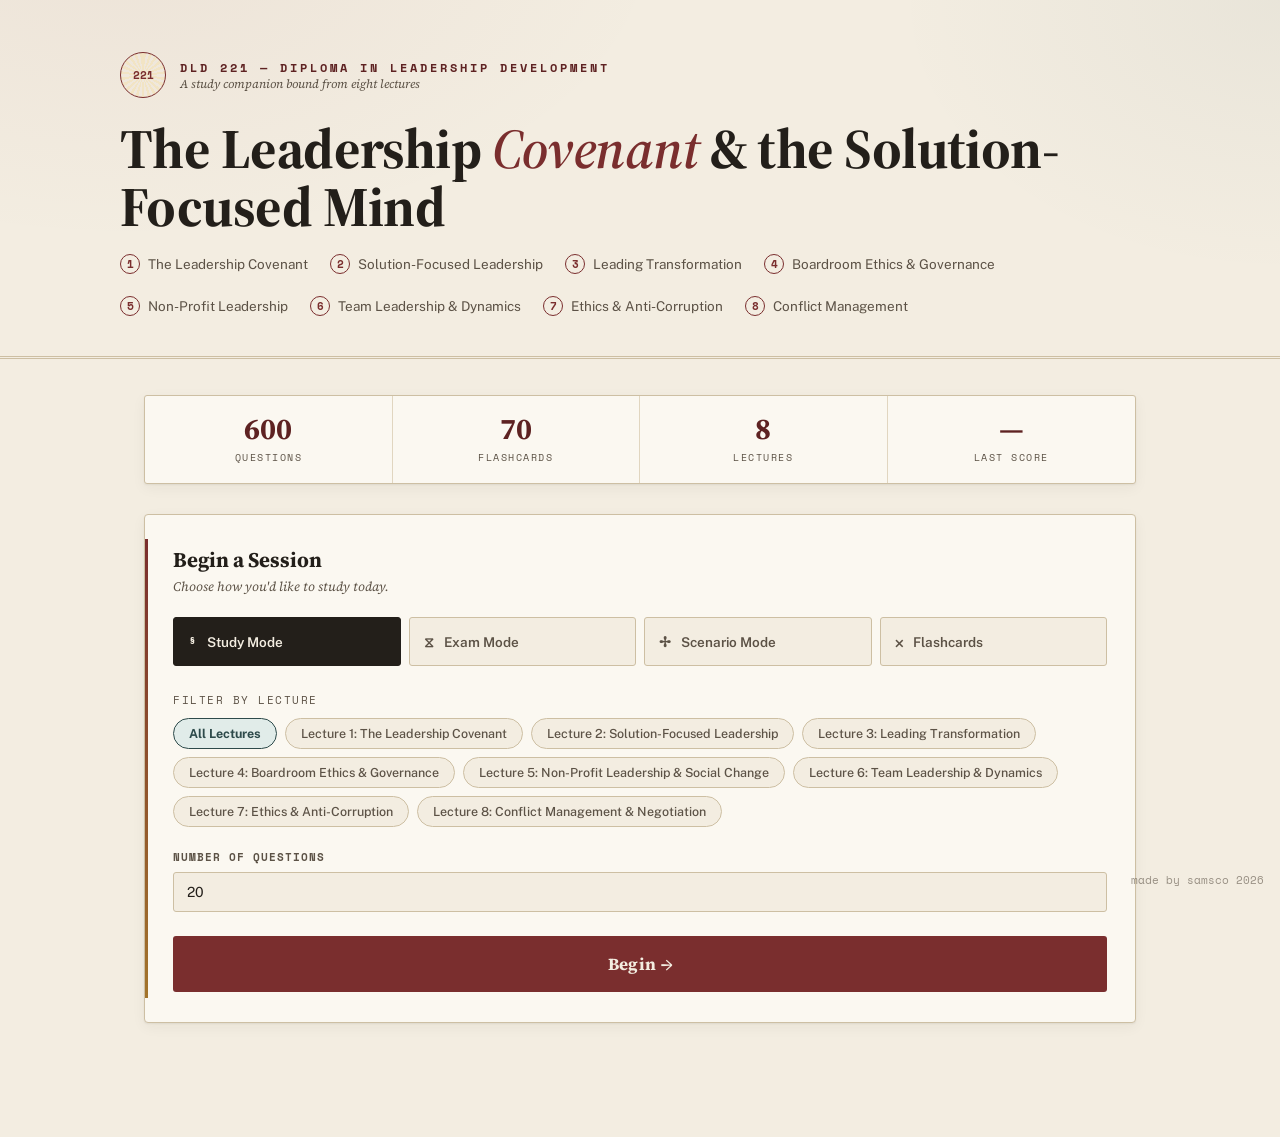
==== commit 12eea087: "Fix: Re-add missing clearTimer and fmtSec functions, and convert unicode characters to entities" ====
--- a/index.html
+++ b/index.html
@@ -8,6 +8,11 @@
 <link rel="stylesheet" href="style.css"/>
 </head>
 <body>
+<div id="portrait-warning">
+  <div class="warning-glyph">&#8635;</div>
+  <h2>Landscape Mode Required</h2>
+  <p>Please rotate your device to landscape orientation to use the study companion.</p>
+</div>
 <header class="site-header">
   <div class="header-inner">
     <div class="eyebrow-row">
@@ -16,6 +21,7 @@
         <div class="course-code">DLD 221 — Diploma in Leadership Development</div>
         <div class="course-sub">A study companion bound from eight lectures</div>
       </div>
+      <button id="pwa-install-btn" class="btn-install" style="display:none;">Save to Device</button>
     </div>
     <h1>The Leadership <em>Covenant</em> &amp; the Solution-Focused Mind</h1>
     <div class="lecture-strip">
@@ -46,10 +52,10 @@
       <div class="panel-sub">Choose how you'd like to study today.</div>
 
       <div class="mode-selector">
-        <button class="mode-btn active" onclick="pickMode('study',this)"><span class="glyph">§</span> Study Mode</button>
-        <button class="mode-btn" onclick="pickMode('exam',this)"><span class="glyph">⧖</span> Exam Mode</button>
-        <button class="mode-btn" onclick="pickMode('scenario',this)"><span class="glyph">✥</span> Scenario Mode</button>
-        <button class="mode-btn" onclick="pickMode('flash',this)"><span class="glyph">⧉</span> Flashcards</button>
+        <button class="mode-btn active" onclick="pickMode('study',this)"><span class="glyph">&#167;</span> Study Mode</button>
+        <button class="mode-btn" onclick="pickMode('exam',this)"><span class="glyph">&#10710;</span> Exam Mode</button>
+        <button class="mode-btn" onclick="pickMode('scenario',this)"><span class="glyph">&#10018;</span> Scenario Mode</button>
+        <button class="mode-btn" onclick="pickMode('flash',this)"><span class="glyph">&#10761;</span> Flashcards</button>
       </div>
 
       <div class="filter-block">
@@ -72,7 +78,7 @@
     </div>
   </div>
 
-  <div id="quiz-area">
+    <div id="quiz-area">
     <div class="quiz-top">
       <span class="quiz-counter" id="q-counter">Q 1 / 20</span>
       <div style="display:flex;gap:8px;align-items:center;">
@@ -81,24 +87,48 @@
       </div>
     </div>
     <div class="progress-track"><div class="progress-fill" id="prog-fill" style="width:0%"></div></div>
-    <div class="q-map" id="q-map"></div>
-    <div class="q-card">
-      <div class="q-card-head">
-        <span class="q-topic-pill" id="q-topic-pill"></span>
-        <span class="q-type-pill" id="q-type-pill"></span>
+    
+    <div class="quiz-layout">
+      <!-- MAIN CARD AREA (LEFT) -->
+      <div class="quiz-main">
+        <div class="q-card">
+          <div id="q-feedback-banner" class="q-feedback-banner"></div>
+          <div class="q-card-head">
+            <span class="q-topic-pill" id="q-topic-pill"></span>
+            <span class="q-type-pill" id="q-type-pill"></span>
+          </div>
+          <div class="q-text" id="q-text"></div>
+          <div class="options" id="q-options"></div>
+          <div class="explanation" id="q-explanation"></div>
+        </div>
       </div>
-      <div class="q-text" id="q-text"></div>
-      <div class="options" id="q-options"></div>
-      <div class="explanation" id="q-explanation"></div>
-    </div>
-    <div class="btn-row">
-      <button class="btn btn-secondary" id="btn-prev" onclick="prevQ()" disabled>← Prev</button>
-      <button class="btn btn-check" id="btn-check" onclick="checkAnswer()" disabled>Check Answer</button>
-      <button class="btn btn-secondary" id="btn-next" onclick="nextQ()" disabled>Next →</button>
+      
+      <!-- SIDEBAR WITH CONTROLS AND MAP (RIGHT) -->
+      <div class="quiz-sidebar">
+        <div class="q-map-box">
+          <div class="q-map-title">&#128205; Question Map</div>
+          
+          <div class="q-map-legend">
+            <span class="legend-item"><span class="legend-dot legend-cur"></span>Current</span>
+            <span class="legend-item"><span class="legend-dot legend-ans"></span>Answered</span>
+            <span class="legend-item"><span class="legend-dot legend-ok"></span>Correct</span>
+            <span class="legend-item"><span class="legend-dot legend-wrong"></span>Wrong</span>
+          </div>
+          
+          <div class="q-map" id="q-map"></div>
+        </div>
+        
+        <button class="btn btn-check" id="btn-check" onclick="checkAnswer()" disabled>&#10003; Check Answer</button>
+        <div class="nav-row">
+          <button class="btn btn-secondary" id="btn-prev" onclick="prevQ()" disabled>&larr; Prev</button>
+          <button class="btn btn-secondary" id="btn-next" onclick="nextQ()" disabled>Next &rarr;</button>
+        </div>
+        <button class="btn btn-finish" id="btn-finish">&#9873; Finish Session</button>
+      </div>
     </div>
   </div>
 
-  <div id="flash-area">
+<div id="flash-area">
     <div class="flash-top">
       <span class="quiz-counter" id="fc-counter">Card 1 / 70</span>
       <button class="btn-end" onclick="endSession()">End Session</button>
@@ -131,20 +161,14 @@
     </div>
     <div class="result-msg" id="r-msg"></div>
     <div class="result-sub" id="r-sub"></div>
-    <button class="btn btn-primary" onclick="backToLanding()">← New Session</button>
+    <div class="btn-row" style="justify-content:center;gap:12px;">
+      <button class="btn btn-secondary" id="btn-review" onclick="reviewSession()">Review Answers &rarr;</button>
+      <button class="btn btn-primary" onclick="backToLanding()">&larr; New Session</button>
+    </div>
   </div>
 
 </div>
 
-<script>
-  if ('serviceWorker' in navigator) {
-    window.addEventListener('load', () => {
-      navigator.serviceWorker.register('./sw.js')
-        .then(reg => console.log('Service Worker registered'))
-        .catch(err => console.log('Service Worker registration failed', err));
-    });
-  }
-</script>
 <footer class="site-footer">made by samsco 2026</footer>
 <script src="app.js" defer></script>
 </body>
--- a/style.css
+++ b/style.css
@@ -326,6 +326,340 @@
   .stat-cell:nth-child(2){border-right:none;}
   .stat-cell:nth-child(1),.stat-cell:nth-child(2){border-bottom:1px solid var(--rule-soft);}
 }
+/* ============ TWO-COLUMN SIDEBAR GRID LAYOUT ============ */
+.quiz-layout {
+  display: grid;
+  grid-template-columns: 1fr 300px;
+  gap: 24px;
+  align-items: start;
+  margin-top: 16px;
+}
+@media (max-width: 768px) {
+  .quiz-layout {
+    grid-template-columns: 1fr;
+  }
+}
+.quiz-sidebar {
+  display: flex;
+  flex-direction: column;
+  gap: 16px;
+  background: var(--paper-deep);
+  border: 1px solid var(--paper);
+  border-radius: var(--radius);
+  padding: 20px;
+}
+.q-map-box {
+  background: transparent;
+  border: none;
+  padding: 0;
+  margin: 0;
+  width: 100%;
+}
+.q-map-title {
+  font-family: 'Source Serif 4', serif;
+  font-size: 15px;
+  font-weight: 700;
+  color: var(--ink);
+  margin-bottom: 12px;
+}
+.q-map-legend {
+  display: flex;
+  flex-wrap: wrap;
+  gap: 8px 12px;
+  margin-bottom: 12px;
+  font-size: 11px;
+  color: var(--ink-soft);
+}
+.legend-item {
+  display: flex;
+  align-items: center;
+  gap: 4px;
+}
+.legend-dot {
+  width: 8px; height: 8px;
+  border-radius: 50%;
+  display: inline-block;
+}
+.legend-cur { background: #f97316; }
+.legend-ans { background: #7c3aed; }
+.legend-ok { background: var(--moss); }
+.legend-wrong { background: var(--maroon); }
+
+.q-map {
+  display: grid;
+  grid-template-columns: repeat(5, 1fr);
+  gap: 8px;
+  width: 100%;
+  margin-bottom: 8px;
+  max-height: 180px;
+  overflow-y: auto;
+  padding-right: 4px;
+}
+.q-map::-webkit-scrollbar {
+  width: 6px;
+}
+.q-map::-webkit-scrollbar-track {
+  background: var(--paper-deep);
+}
+.q-map::-webkit-scrollbar-thumb {
+  background: var(--maroon);
+  border-radius: 3px;
+}
+
+/* ============ QUESTION MAP LEGEND COLOR MATCHING ============ */
+.qdot.cur {
+  border-color: #f97316 !important;
+  background: #fff8f5 !important;
+  color: #f97316 !important;
+  font-weight: 700;
+}
+.qdot.answered {
+  border-color: #7c3aed !important;
+  background: #f5f3ff !important;
+  color: #7c3aed !important;
+}
+.qdot.ok {
+  border-color: var(--moss) !important;
+  background: var(--moss-light) !important;
+  color: var(--moss) !important;
+}
+.qdot.wrong {
+  border-color: var(--maroon) !important;
+  background: #f6e3e0 !important;
+  color: var(--maroon) !important;
+}
+
+.quiz-sidebar .btn-check {
+  background: #7c3aed !important;
+  color: #fff !important;
+  border: none !important;
+  font-weight: 700;
+  padding: 12px !important;
+  width: 100%;
+  cursor: pointer;
+  border-radius: var(--radius);
+  font-size: 14px;
+  transition: all 0.15s;
+}
+.quiz-sidebar .btn-check:hover:not(:disabled) {
+  background: #6d28d9 !important;
+}
+.quiz-sidebar .btn-check:disabled {
+  background: var(--paper) !important;
+  color: var(--ink-soft) !important;
+  opacity: 0.6;
+  cursor: not-allowed;
+  border: 1px solid var(--paper-deep) !important;
+}
+
+.quiz-sidebar .nav-row {
+  display: flex;
+  gap: 10px;
+  width: 100%;
+}
+.quiz-sidebar .nav-row .btn {
+  flex: 1;
+  padding: 10px !important;
+}
+
+.quiz-sidebar .btn-finish {
+  background: transparent !important;
+  border: 1px solid var(--maroon) !important;
+  color: var(--maroon) !important;
+  font-weight: 700;
+  padding: 10px !important;
+  width: 100%;
+  border-radius: var(--radius);
+  cursor: pointer;
+  font-size: 13.5px;
+  transition: all 0.15s;
+}
+.quiz-sidebar .btn-finish:hover {
+  background: #f6e3e0 !important;
+}
+
+/* ============ MATCHING QUESTION STYLING ============ */
+.match-wrap {
+  display: flex;
+  flex-direction: column;
+  gap: 12px;
+  width: 100%;
+  margin-top: 16px;
+}
+.match-row {
+  display: flex;
+  align-items: center;
+  gap: 16px;
+  width: 100%;
+}
+.match-left {
+  flex: 1;
+  background: var(--paper-deep);
+  border: 1px solid var(--paper);
+  border-radius: var(--radius);
+  padding: 12px 16px;
+  font-size: 13.5px;
+  color: var(--ink);
+  font-weight: 600;
+}
+.match-arrow {
+  color: var(--ink-soft);
+  font-family: 'Space Mono', monospace;
+  font-weight: bold;
+}
+.match-select {
+  flex: 1.2;
+  background: var(--paper-deep);
+  border: 2px solid var(--maroon);
+  border-radius: var(--radius);
+  padding: 12px 16px;
+  font-size: 13.5px;
+  color: var(--ink);
+  outline: none;
+  cursor: pointer;
+  box-sizing: border-box;
+  transition: all 0.15s;
+}
+.match-select:focus {
+  border-color: var(--gold);
+}
+
+/* ============ LANDSCAPE MODE ENFORCEMENT ============ */
+@media (max-width: 1024px) and (orientation: portrait) {
+  #portrait-warning {
+    display: flex !important;
+  }
+  body > *:not(#portrait-warning) {
+    display: none !important;
+  }
+}
+#portrait-warning {
+  display: none;
+  position: fixed;
+  top: 0; left: 0; width: 100vw; height: 100vh;
+  background: var(--paper);
+  z-index: 100000;
+  flex-direction: column;
+  justify-content: center;
+  align-items: center;
+  text-align: center;
+  padding: 24px;
+}
+#portrait-warning .warning-glyph {
+  font-size: 54px;
+  color: var(--maroon);
+  margin-bottom: 16px;
+  animation: rotateWarning 2s infinite ease-in-out;
+}
+@keyframes rotateWarning {
+  0% { transform: rotate(0deg); }
+  50% { transform: rotate(-90deg); }
+  100% { transform: rotate(0deg); }
+}
+#portrait-warning h2 {
+  font-family: 'Source Serif 4', serif;
+  font-size: 20px;
+  color: var(--ink);
+  margin-bottom: 8px;
+}
+#portrait-warning p {
+  font-size: 13.5px;
+  color: var(--ink-soft);
+  max-width: 280px;
+  line-height: 1.5;
+}
+
+/* ============ PWA INSTALL BUTTON ============ */
+.btn-install {
+  position: absolute;
+  top: 0;
+  right: 0;
+  z-index: 100;
+  font-family: 'Space Mono', monospace;
+  font-size: 11.5px;
+  font-weight: 700;
+  color: var(--paper);
+  background: var(--maroon);
+  border: 1px solid var(--maroon-deep);
+  border-radius: var(--radius);
+  padding: 8px 14px;
+  cursor: pointer;
+  transition: all 0.16s;
+  box-shadow: 0 2px 8px rgba(0,0,0,0.1);
+}
+.btn-install:hover {
+  background: var(--maroon-deep);
+  transform: translateY(-1px);
+}
+@media (max-width: 768px) {
+  .btn-install {
+    position: static;
+    margin: 10px 0 0 auto;
+    display: block;
+  }
+}
+
+/* ============ FEEDBACK BANNER ============ */
+.q-feedback-banner {
+  height: 0;
+  overflow: hidden;
+  transition: all 0.25s ease-out;
+  border-radius: var(--radius);
+  margin-bottom: 0;
+  display: flex;
+  align-items: center;
+  justify-content: center;
+  font-family: 'Space Mono', monospace;
+  font-size: 12.5px;
+  font-weight: 700;
+  text-transform: uppercase;
+  border: 0 solid transparent;
+}
+.q-feedback-banner.show-correct {
+  height: 38px;
+  background: var(--moss-light);
+  border: 1px solid var(--moss);
+  color: var(--moss);
+  margin-bottom: 18px;
+}
+.q-feedback-banner.show-wrong {
+  height: 38px;
+  background: #f6e3e0;
+  border: 1px solid var(--maroon);
+  color: var(--maroon);
+  margin-bottom: 18px;
+}
+
+/* ============ TIMER STYLING ============ */
+.timer-box {
+  font-family: 'Space Mono', monospace;
+  font-weight: 700;
+  padding: 4px 10px;
+  border-radius: 12px;
+  transition: all 0.3s ease;
+  font-size: 12px;
+}
+.timer-box.timer-safe {
+  background: var(--moss-light);
+  border: 1px solid var(--moss);
+  color: var(--moss);
+}
+.timer-box.timer-warning {
+  background: var(--gold-light);
+  border: 1px solid var(--gold);
+  color: var(--gold);
+}
+.timer-box.timer-danger {
+  background: #f6e3e0;
+  border: 1px solid var(--maroon);
+  color: var(--maroon);
+  animation: timerPulse 0.8s infinite alternate;
+}
+@keyframes timerPulse {
+  from { transform: scale(1); }
+  to { transform: scale(1.06); }
+}
+
 /* ============ FOOTER & INTERACTIVE ============ */
 .site-footer {
   position: fixed;
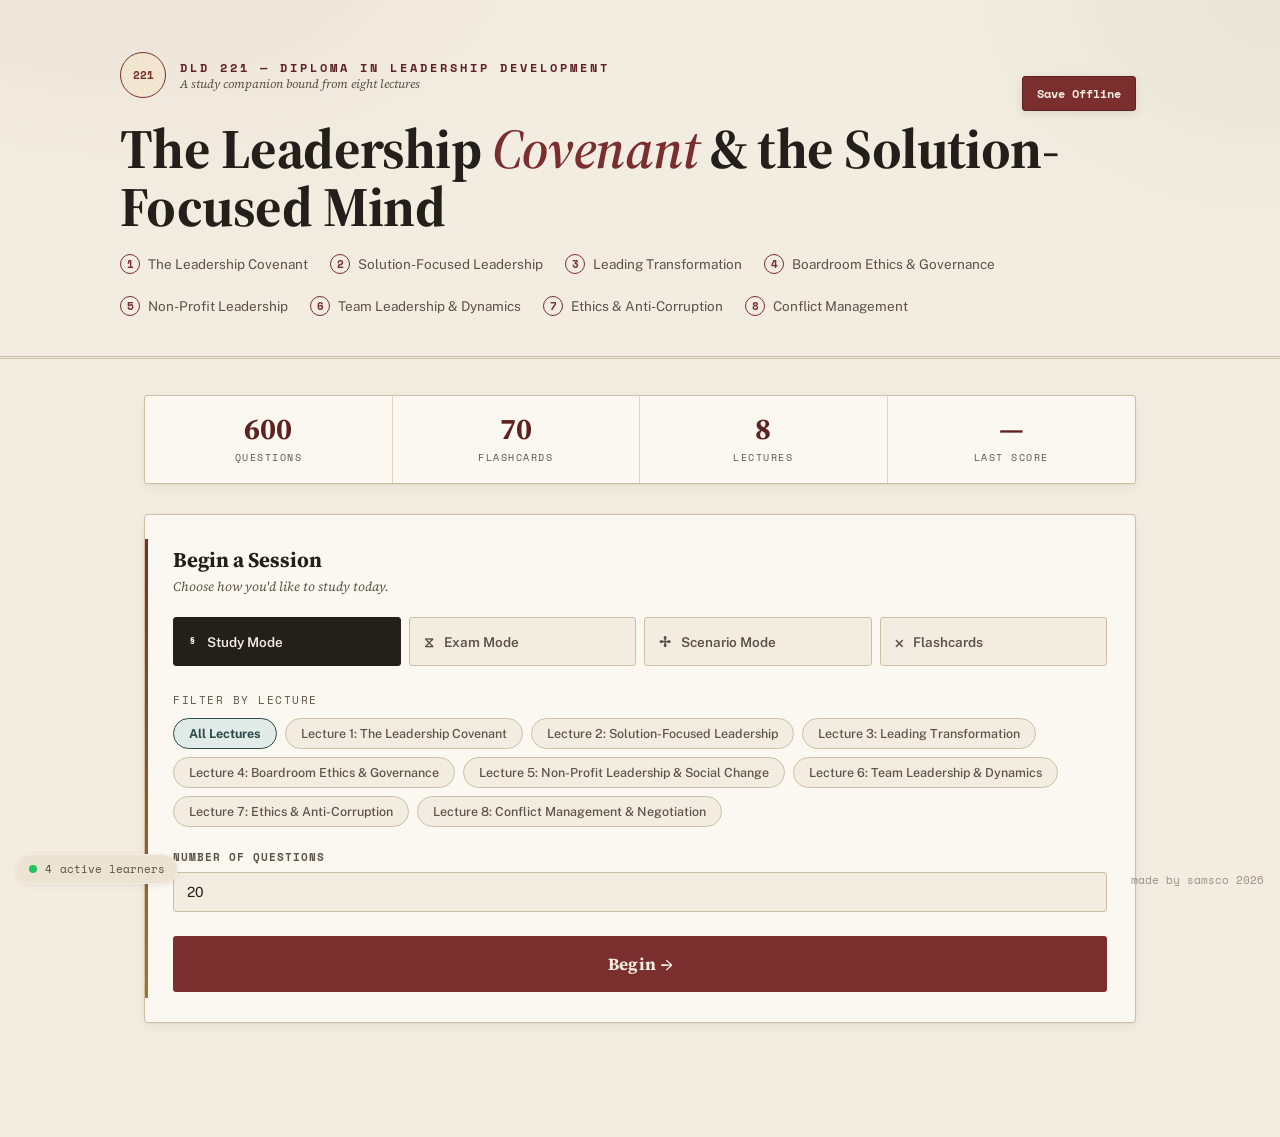
==== commit de14d2ac: "Feature: Make Save Offline button always visible with install instructions, and add live counter to " ====
--- a/index.html
+++ b/index.html
@@ -21,7 +21,7 @@
         <div class="course-code">DLD 221 — Diploma in Leadership Development</div>
         <div class="course-sub">A study companion bound from eight lectures</div>
       </div>
-      <button id="pwa-install-btn" class="btn-install" style="display:none;">Save to Device</button>
+      <button id="pwa-install-btn" class="btn-install">Save Offline</button>
     </div>
     <h1>The Leadership <em>Covenant</em> &amp; the Solution-Focused Mind</h1>
     <div class="lecture-strip">
@@ -169,6 +169,10 @@
 
 </div>
 
+<div id="live-counter">
+  <span class="live-dot"></span>
+  <span id="live-count-val">4</span> active learners
+</div>
 <footer class="site-footer">made by samsco 2026</footer>
 <script src="app.js" defer></script>
 </body>
--- a/style.css
+++ b/style.css
@@ -572,8 +572,8 @@
 /* ============ PWA INSTALL BUTTON ============ */
 .btn-install {
   position: absolute;
-  top: 0;
-  right: 0;
+  top: 24px;
+  right: 24px;
   z-index: 100;
   font-family: 'Space Mono', monospace;
   font-size: 11.5px;
@@ -597,6 +597,38 @@
     margin: 10px 0 0 auto;
     display: block;
   }
+}
+
+/* ============ LIVE COUNTER ============ */
+#live-counter {
+  position: fixed;
+  bottom: 16px;
+  left: 16px;
+  background: var(--paper-deep);
+  border: 1px solid var(--paper);
+  border-radius: 20px;
+  padding: 6px 12px;
+  font-family: 'Space Mono', monospace;
+  font-size: 11px;
+  color: var(--ink-soft);
+  display: flex;
+  align-items: center;
+  gap: 8px;
+  box-shadow: 0 2px 6px rgba(0,0,0,0.06);
+  z-index: 9999;
+}
+.live-dot {
+  width: 8px;
+  height: 8px;
+  border-radius: 50%;
+  background: #22c55e;
+  display: inline-block;
+  animation: livePulse 2s infinite;
+}
+@keyframes livePulse {
+  0% { transform: scale(1); box-shadow: 0 0 0 0 rgba(34, 197, 94, 0.4); }
+  70% { transform: scale(1); box-shadow: 0 0 0 6px rgba(34, 197, 94, 0); }
+  100% { transform: scale(1); box-shadow: 0 0 0 0 rgba(34, 197, 94, 0); }
 }
 
 /* ============ FEEDBACK BANNER ============ */
